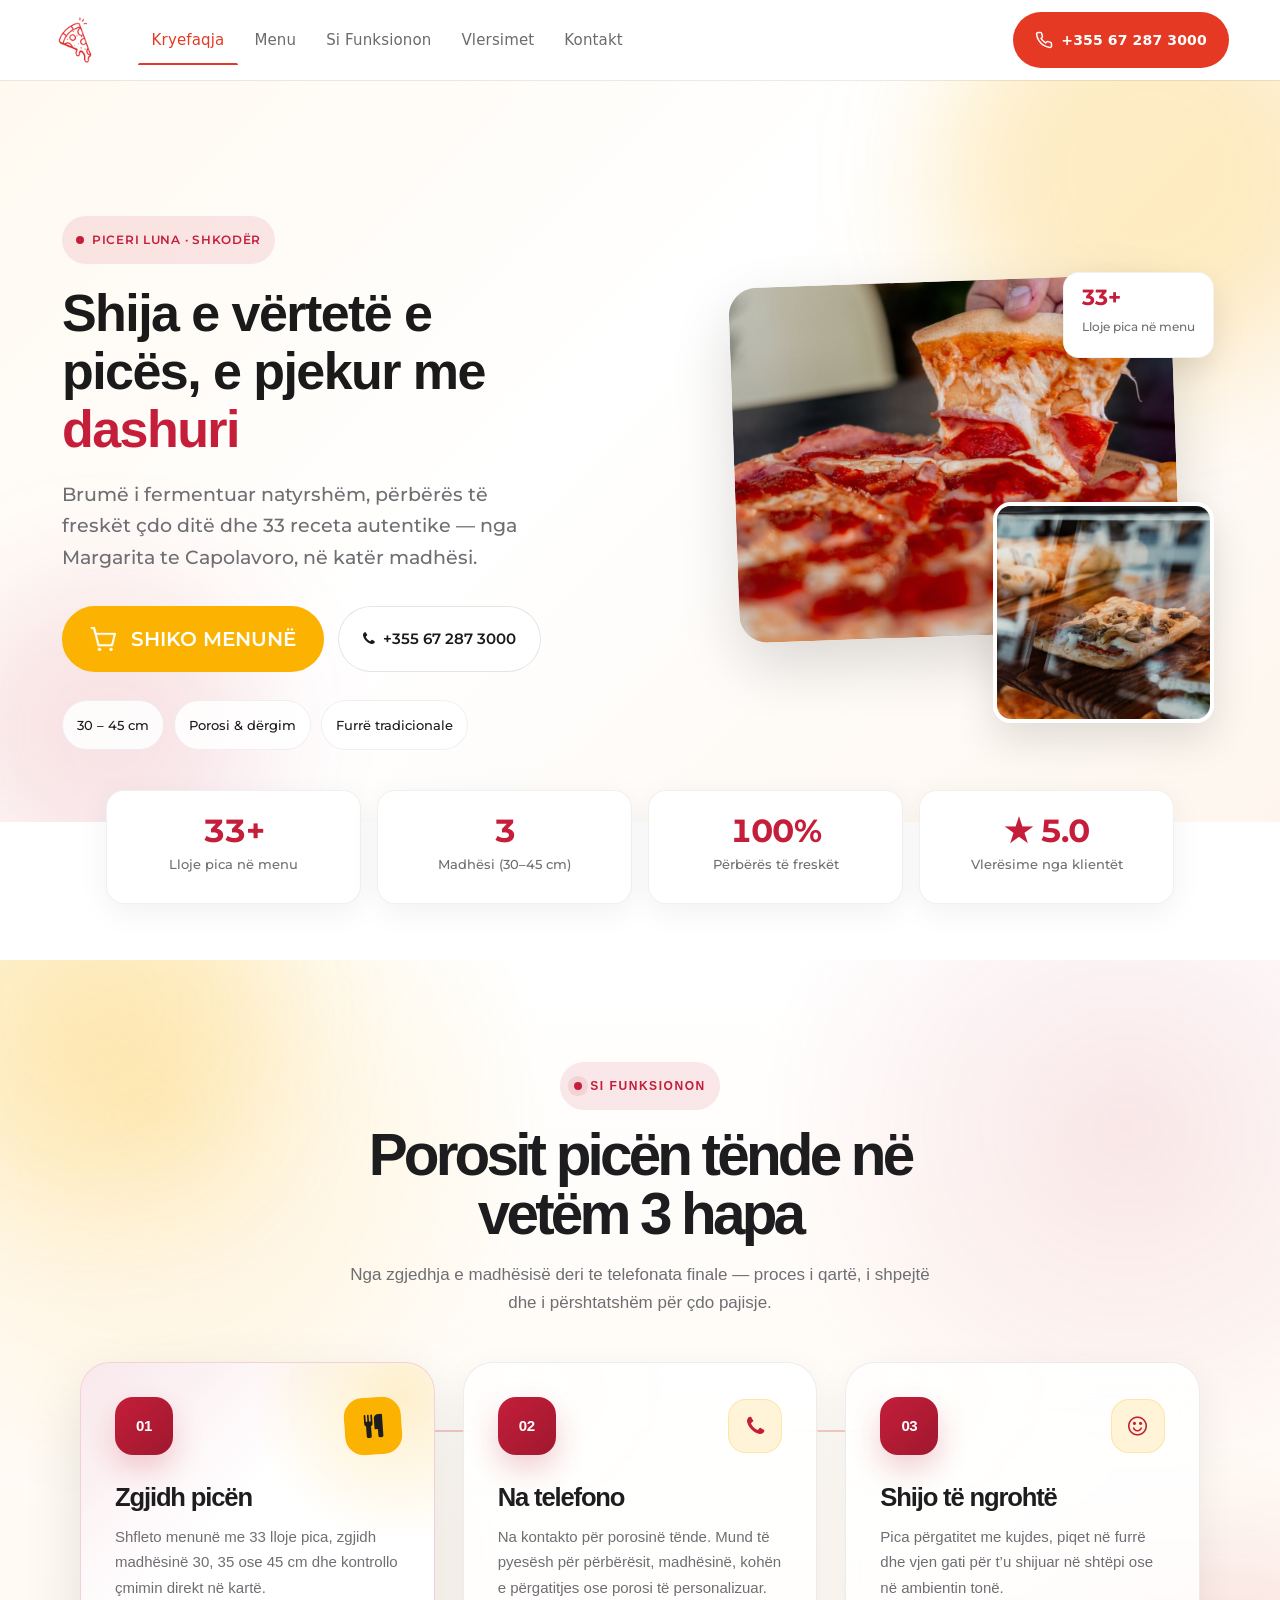
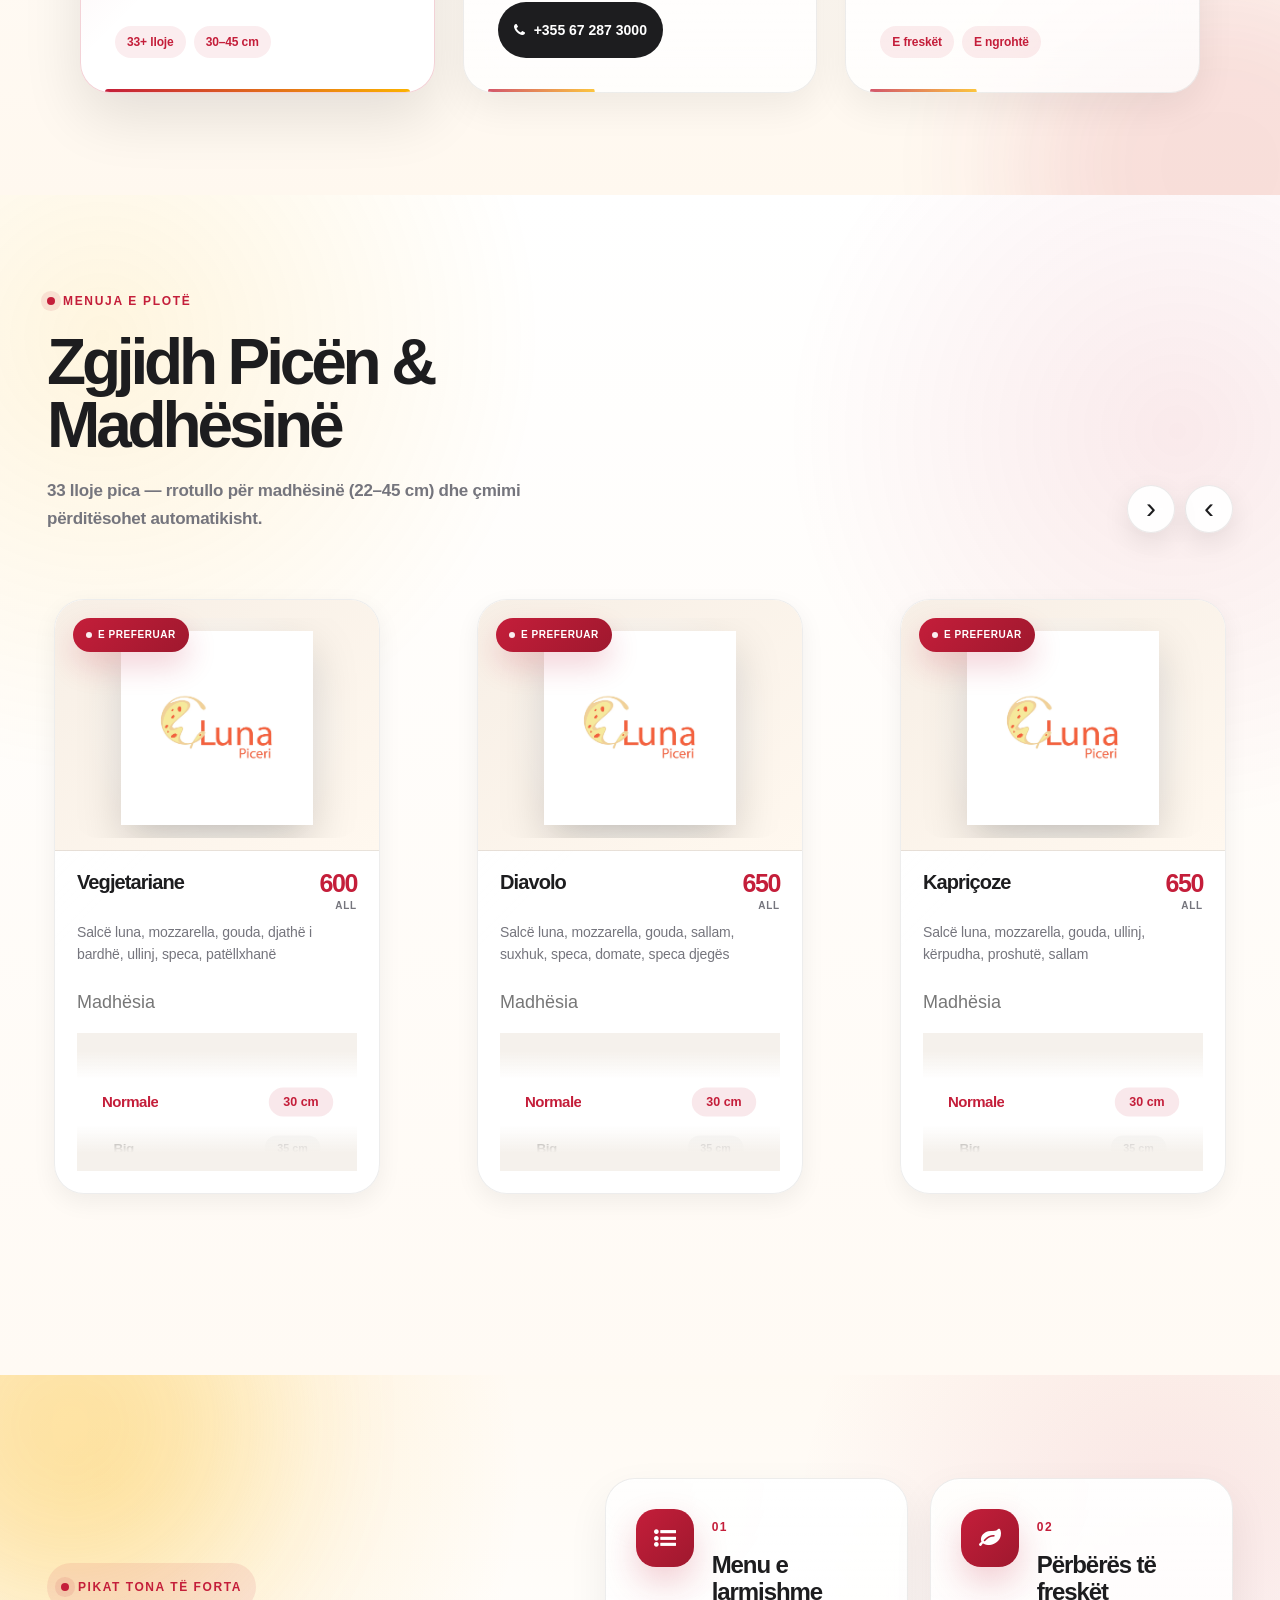
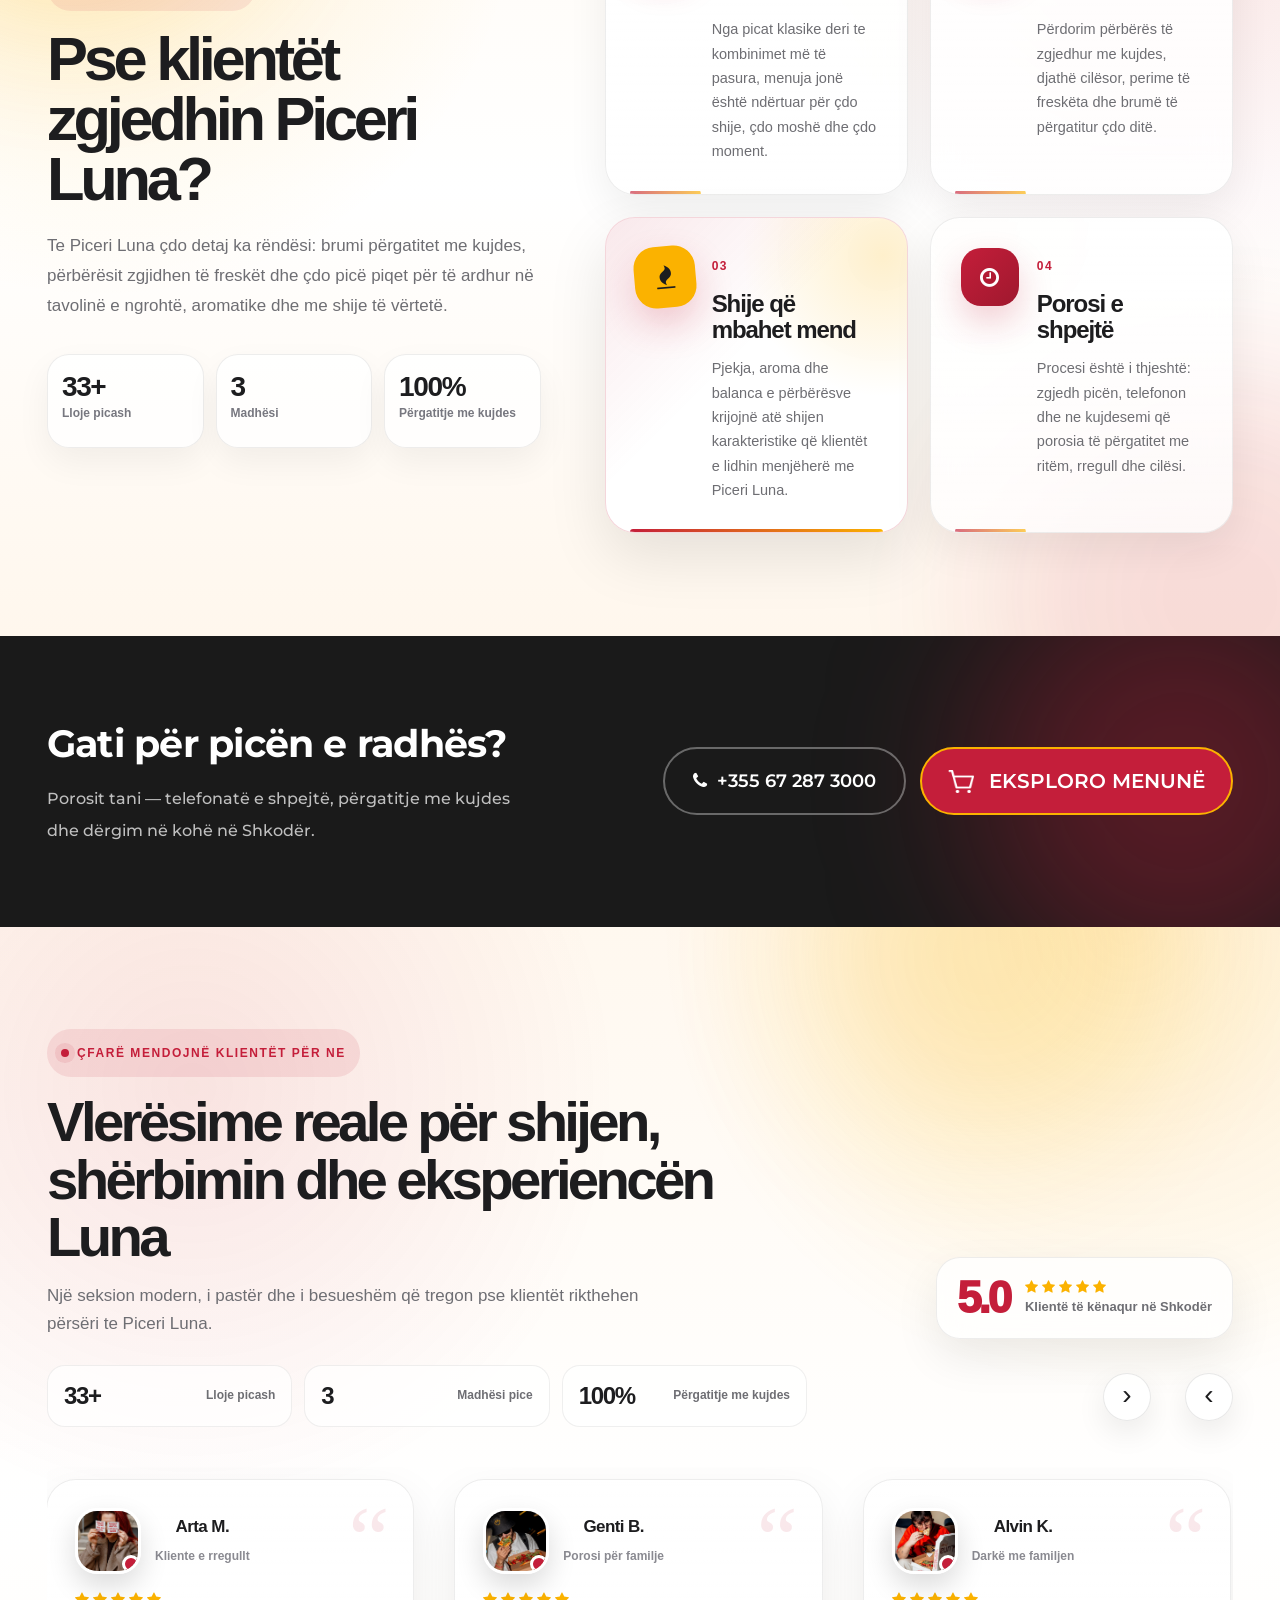
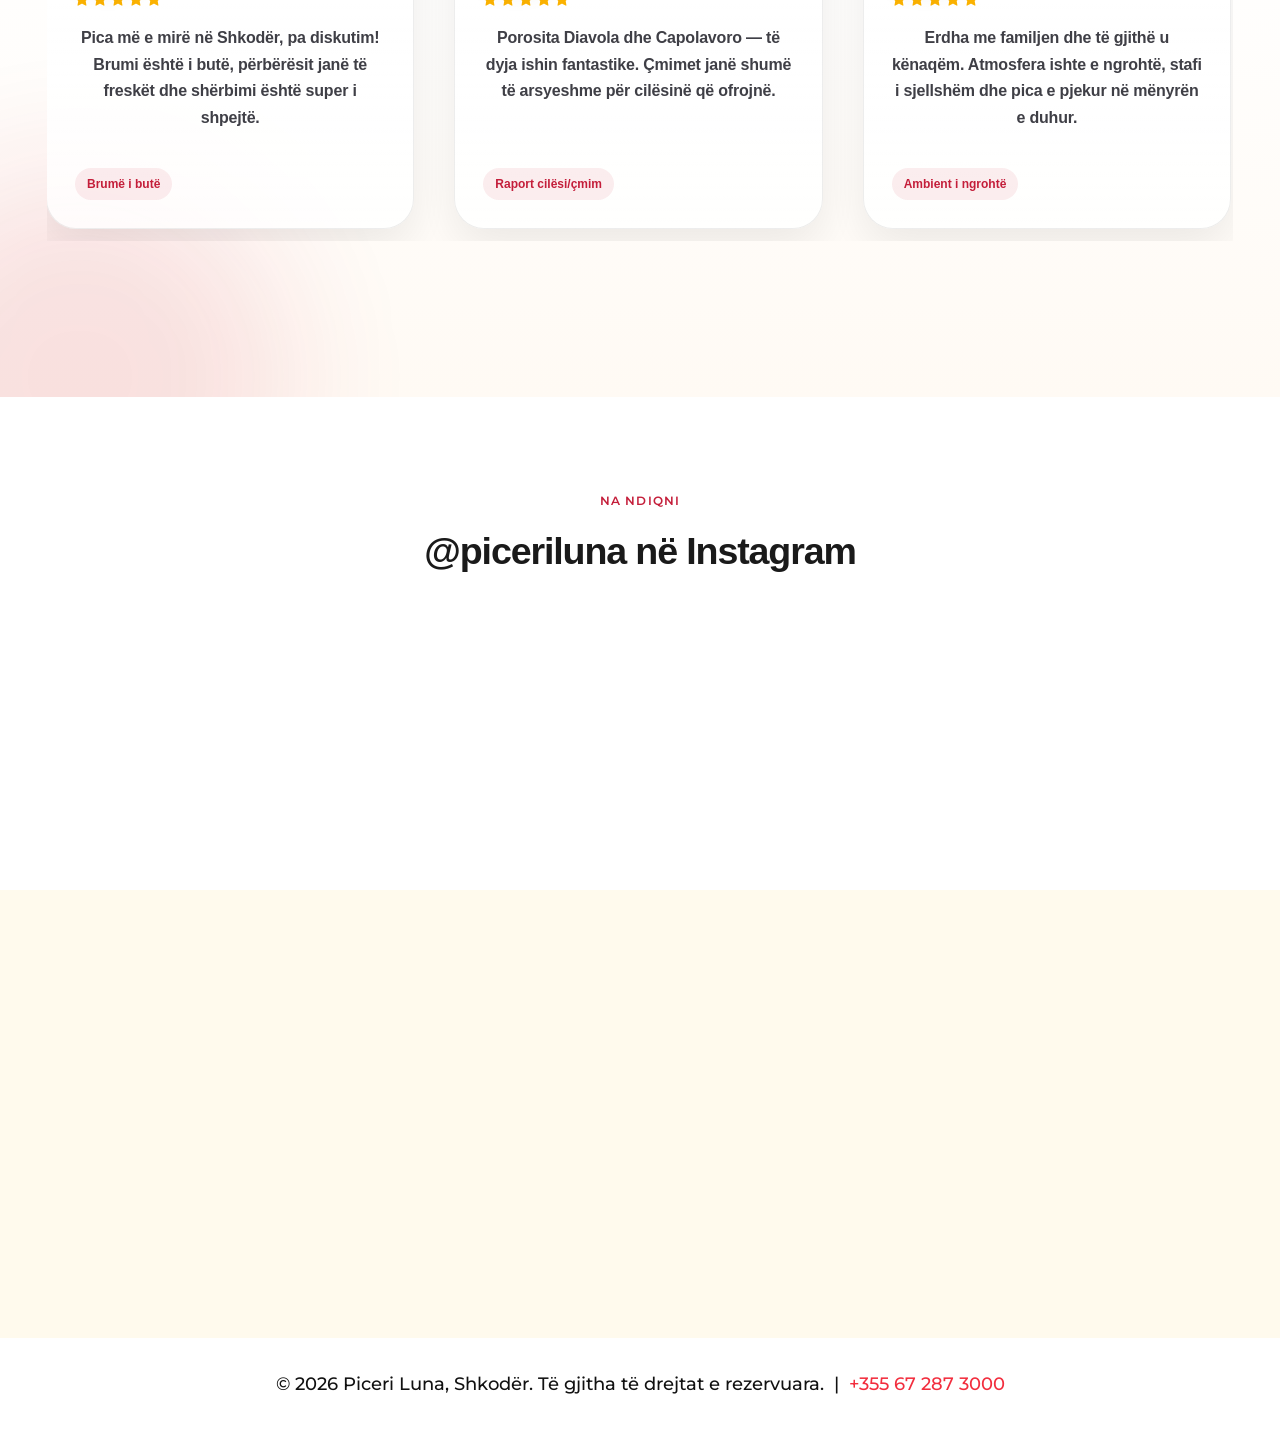
==== index.html @ 794c6621 "Smoother scrolling" ====
<!DOCTYPE html>
<html lang="sq">

<head>
	<meta charset="utf-8">
	<meta name="viewport" content="width=device-width, initial-scale=1, maximum-scale=1">

	<title>Piceri Luna Shkodër | Pizza në Shkodër, Menu & Porosi</title>

	<link rel="icon" type="image/png" href="Piceri Luna/undefined-.webp">

	<meta name="description"
		content="Piceri Luna në Shkodër ofron pizza të freskëta, menu me çmime të qarta dhe porosi me telefon. Zgjidh picën tënde të preferuar në 30, 35 ose 45 cm.">

	<meta name="keywords"
		content="pizza ne shkoder, piceri shkoder, Piceri Luna, best pizza in Shkoder, cheap pizza Shkoder, pizza delivery Shkoder, menu pica Shkoder">

	<link rel="canonical" href="https://piceri-luna.vercel.app/">

	<!-- Open Graph / Facebook / WhatsApp -->
	<meta property="og:type" content="website">
	<meta property="og:title" content="Piceri Luna Shkodër | Pizza në Shkodër, Menu & Porosi">
	<meta property="og:description"
		content="Pizza të freskëta në Shkodër, menu me çmime të qarta dhe porosi me telefon. Zgjidh picën tënde në 30, 35 ose 45 cm.">
	<meta property="og:url" content="https://piceri-luna.vercel.app/">
	<meta property="og:site_name" content="Piceri Luna">
	<meta property="og:image" content="https://piceri-luna.vercel.app/Piceri%20Luna/undefined-.webp">

	<!-- Twitter / X -->
	<meta name="twitter:card" content="summary_large_image">
	<meta name="twitter:title" content="Piceri Luna Shkodër | Pizza në Shkodër, Menu & Porosi">
	<meta name="twitter:description"
		content="Pizza të freskëta në Shkodër, menu me çmime të qarta dhe porosi me telefon.">
	<meta name="twitter:image" content="https://piceri-luna.vercel.app/Piceri%20Luna/YOUR_IMAGE_NAME.jpg">

	<!-- Local Business Schema -->
	<script type="application/ld+json">
	{
		"@context": "https://schema.org",
		"@type": "Restaurant",
		"name": "Piceri Luna",
		"description": "Piceri Luna në Shkodër ofron pizza të freskëta, menu me çmime të qarta dhe porosi me telefon.",
		"servesCuisine": ["Pizza", "Italian", "Fast Food"],
		"priceRange": "ALL 450-1750",
		"telephone": "+355672873000",
		"url": "https://piceri-luna.vercel.app/",
		"image": "https://piceri-luna.vercel.app/Piceri%20Luna/undefined-.webp",
		"address": {
			"@type": "PostalAddress",
			"addressLocality": "Shkodër",
			"addressCountry": "AL"
		},
		"areaServed": {
			"@type": "City",
			"name": "Shkodër"
		},
		"sameAs": [
			"https://www.instagram.com/piceriluna/"
		]
	}
	</script>

	<!-- CSS -->
	<link rel="stylesheet" type="text/css" href="css/font-awesome.min.css">
	<link rel="stylesheet" type="text/css" href="css/bootstrap.min.css">

	<!-- NEW NAVBAR CSS — must come right after bootstrap, before style.css -->
	<link rel="stylesheet" type="text/css" href="css/luna-navbar.css">

	<link rel="stylesheet" type="text/css" href="css/owl.carousel.css">
	<link rel="stylesheet" type="text/css" href="css/style.css">
	<link rel="stylesheet" type="text/css" href="css/luna-menu.css">
	<link rel="stylesheet" type="text/css" href="css/luna-home.css">

	<!-- Inline override: neutralise any old header rules still in style.css / luna-home.css -->
	<style>
		/* ── Force the new header to be full-width and correct height ── */
		header.ln-header {
			position: fixed !important;
			top: 0 !important;
			left: 0 !important;
			right: 0 !important;
			width: 100% !important;
			max-width: 100% !important;
			height: 80px !important;
			min-height: 80px !important;
			padding: 0 !important;
			margin: 0 !important;
			box-sizing: border-box !important;
			z-index: 1000 !important;
		}

		/* ── Kill old header styles that would conflict ─────────────── */
		.header-vacter,
		.header-inner,
		.header-logo,
		.main-menu,
		.menu-toggle,
		.sidemenu-header,
		.sidemenu-logo,
		.sidemenu-close,
		.icon-menu,
		.luna-nav {
			all: unset;
			display: none !important;
		}

		/* ── Smooth scroll + body offset ───────────────────────────── */
		body {
			scroll-behavior: smooth;
		}
	</style>
</head>

<body class="page-home">


	<!-- Preloader Start -->
	<div id="preloader" class="preloader">
		<div class="preloader-box">
			<img src="images/preloader.svg" alt="preloader">
		</div>
	</div>
	<!-- Preloader End -->


	<!-- ============================================================
	     NEW HEADER — replaces the entire old <header>…</header>
	     ============================================================ -->
	<header class="ln-header" id="ln-header" role="banner">

		<!-- background layer: solid white → glass on scroll -->
		<div class="ln-header__bg" aria-hidden="true"></div>

		<div class="ln-header__inner">

			<!-- LOGO -->
			<a href="#luna-kryefaqja" class="ln-logo" aria-label="Piceri Luna – kryefaqja">
				<img src="Piceri Luna/Les bons moments - Francine.webp" alt="Piceri Luna" class="ln-logo__img"
					width="110" height="48" loading="eager">
			</a>

			<!-- DESKTOP NAV -->
			<nav class="ln-nav" aria-label="Navigimi kryesor">
				<ul class="ln-nav__list" role="list">
					<li><a href="#luna-kryefaqja" class="ln-nav__link" data-ln-nav>Kryefaqja</a></li>
					<li><a href="#luna-menu" class="ln-nav__link" data-ln-nav>Menu</a></li>
					<li><a href="#luna-hapat" class="ln-nav__link" data-ln-nav>Si Funksionon</a></li>
					<li><a href="#luna-vlersimet" class="ln-nav__link" data-ln-nav>Vlersimet</a></li>
					<li><a href="#luna-kontakt" class="ln-nav__link" data-ln-nav>Kontakt</a></li>
				</ul>
				<!-- sliding underline indicator -->
				<div class="ln-nav__indicator" aria-hidden="true"></div>
			</nav>

			<!-- CTA — desktop pill button -->
			<a href="tel:+355672873000" class="ln-cta" aria-label="Telefono +355 67 287 3000">
				<svg class="ln-cta__icon" viewBox="0 0 24 24" fill="none" stroke="currentColor" stroke-width="2"
					stroke-linecap="round" stroke-linejoin="round" aria-hidden="true" width="18" height="18">
					<path d="M22 16.92v3a2 2 0 0 1-2.18 2 19.79 19.79 0 0 1-8.63-3.07
					         19.5 19.5 0 0 1-6-6 19.79 19.79 0 0 1-3.07-8.67A2 2 0 0 1
					         4.11 2h3a2 2 0 0 1 2 1.72c.127.96.361 1.903.7 2.81a2 2 0 0
					         1-.45 2.11L8.09 9.91a16 16 0 0 0 6 6l1.27-1.27a2 2 0 0 1
					         2.11-.45c.907.339 1.85.573 2.81.7A2 2 0 0 1 22 16.92z" />
				</svg>
				<span class="ln-cta__label">+355 67 287 3000</span>
			</a>

			<!-- HAMBURGER (mobile only) -->
			<button class="ln-burger" id="ln-burger" aria-expanded="false" aria-controls="ln-mobile-menu"
				aria-label="Hap menunë">
				<span class="ln-burger__bar"></span>
				<span class="ln-burger__bar"></span>
				<span class="ln-burger__bar"></span>
			</button>

		</div><!-- /.ln-header__inner -->


		<!-- MOBILE MENU PANEL -->
		<div class="ln-mobile" id="ln-mobile-menu" role="dialog" aria-modal="true" aria-label="Menuja e navigimit"
			hidden>

			<!-- CLOSE BUTTON INSIDE MOBILE SIDEBAR -->
			<button class="ln-mobile__close" id="ln-mobile-close" type="button" aria-label="Mbyll menunë">
				<span></span>
				<span></span>
			</button>

			<nav aria-label="Navigimi mobil">
				<ul class="ln-mobile__list" role="list">
					<li><a href="#luna-kryefaqja" class="ln-mobile__link" data-ln-nav>Kryefaqja</a></li>
					<li><a href="#luna-menu" class="ln-mobile__link" data-ln-nav>Menu</a></li>
					<li><a href="#luna-hapat" class="ln-mobile__link" data-ln-nav>Si Funksionon</a></li>
					<li><a href="#luna-vlersimet" class="ln-mobile__link" data-ln-nav>Vlersimet</a></li>
					<li><a href="#luna-kontakt" class="ln-mobile__link" data-ln-nav>Kontakt</a></li>
				</ul>
			</nav>

			<a href="tel:+355672873000" class="ln-mobile__cta">
				<svg viewBox="0 0 24 24" fill="none" stroke="currentColor" stroke-width="2" stroke-linecap="round"
					stroke-linejoin="round" aria-hidden="true" width="18" height="18">
					<path d="M22 16.92v3a2 2 0 0 1-2.18 2 19.79 19.79 0 0 1-8.63-3.07
					         19.5 19.5 0 0 1-6-6 19.79 19.79 0 0 1-3.07-8.67A2 2 0 0 1
					         4.11 2h3a2 2 0 0 1 2 1.72c.127.96.361 1.903.7 2.81a2 2 0 0
					         1-.45 2.11L8.09 9.91a16 16 0 0 0 6 6l1.27-1.27a2 2 0 0 1
					         2.11-.45c.907.339 1.85.573 2.81.7A2 2 0 0 1 22 16.92z" />
				</svg>
				Telefono tani
			</a>

			<!-- decorative radial blob -->
			<div class="ln-mobile__deco" aria-hidden="true"></div>

		</div><!-- /.ln-mobile -->

		<!-- mobile backdrop / scrim -->
		<div class="ln-backdrop" id="ln-backdrop" aria-hidden="true"></div>

	</header>
	<!-- End New Header -->


	<!-- Start Of Main Div -->
	<main class="main">

		<!-- Hero -->
		<section id="luna-kryefaqja" class="luna-hero luna-section left-padding overflow-h">
			<div class="luna-hero__orb luna-hero__orb--1" aria-hidden="true"></div>
			<div class="luna-hero__orb luna-hero__orb--2" aria-hidden="true"></div>
			<div class="container-big">
				<div class="row align-items-center g-4 g-xl-5">
					<div class="col-lg-6">
						<div class="luna-hero__content wow fadeInLeft">
							<span class="luna-hero__eyebrow">Piceri Luna · Shkodër</span>
							<h1 class="luna-hero__title">Shija e vërtetë e picës, e pjekur me <span>dashuri</span></h1>
							<p class="luna-hero__desc">Brumë i fermentuar natyrshëm, përbërës të freskët çdo ditë dhe 33
								receta autentike — nga Margarita te Capolavoro, në katër madhësi.</p>
							<div class="luna-hero__actions">
								<a href="#luna-menu" class="btn-ct btn-large"><img src="images/cart-icon-white.png"
										alt=""> Shiko Menunë</a>
								<a href="tel:+355672873000" class="luna-hero__btn-ghost"><i class="fa fa-phone"
										aria-hidden="true"></i> +355 67 287 3000</a>
							</div>
							<div class="luna-hero__chips">
								<span class="luna-hero__chip">30 – 45 cm</span>
								<span class="luna-hero__chip">Porosi & dërgim</span>
								<span class="luna-hero__chip">Furrë tradicionale</span>
							</div>
						</div>
					</div>
					<div class="col-lg-6">
						<div class="luna-hero__visual wow fadeInRight">
							<div class="luna-hero__gallery">
								<div class="luna-hero__img-main">
									<img src="Piceri Luna/SaveClip.App_615700220_18322506685217890_950610819050237562_n.jpg"
										alt="Pica Luna e freskët">
								</div>
								<div class="luna-hero__img-secondary">
									<img src="Piceri Luna/SaveClip.App_685106631_18337195360217890_4773829630763388330_n.jpg"
										alt="Pica Luna">
								</div>
								<div class="luna-hero__float-card">
									<strong>33+</strong>
									<span>Lloje pica në menu</span>
								</div>
							</div>
						</div>
					</div>
				</div>
			</div>
		</section>

		<!-- Trust stats -->
		<section class="luna-trust" aria-label="Statistika">
			<div class="luna-trust__grid">
				<div class="luna-trust__item luna-reveal">
					<span class="luna-trust__value" data-luna-count="33" data-luna-suffix="+">0</span>
					<span class="luna-trust__label">Lloje pica në menu</span>
				</div>
				<div class="luna-trust__item luna-reveal luna-reveal--delay-1">
					<span class="luna-trust__value" data-luna-count="3">0</span>
					<span class="luna-trust__label">Madhësi (30–45 cm)</span>
				</div>
				<div class="luna-trust__item luna-reveal luna-reveal--delay-2">
					<span class="luna-trust__value" data-luna-count="100" data-luna-suffix="%">0</span>
					<span class="luna-trust__label">Përbërës të freskët</span>
				</div>
				<div class="luna-trust__item luna-reveal luna-reveal--delay-3">
					<span class="luna-trust__value">★ 5.0</span>
					<span class="luna-trust__label">Vlerësime nga klientët</span>
				</div>
			</div>
		</section>


		<!-- How it works / Si Funksionon -->
		<section id="luna-hapat" class="luna-steps luna-section" aria-labelledby="luna-steps-title">
			<div class="luna-steps__bg" aria-hidden="true">
				<span class="luna-steps__orb luna-steps__orb--one"></span>
				<span class="luna-steps__orb luna-steps__orb--two"></span>
			</div>

			<div class="container">
				<div class="luna-steps__header">
					<div class="luna-section-head luna-section-head--center wow fadeInUp">
						<span class="luna-section-head__eyebrow">Si Funksionon</span>
						<h2 id="luna-steps-title" class="luna-section-head__title">
							Porosit picën tënde në vetëm 3 hapa
						</h2>
						<p class="luna-section-head__desc">
							Nga zgjedhja e madhësisë deri te telefonata finale — proces i qartë, i shpejtë dhe i
							përshtatshëm për çdo pajisje.
						</p>
					</div>
				</div>

				<div class="luna-steps__shell">
					<div class="luna-steps__line" aria-hidden="true"></div>

					<div class="luna-steps__grid">
						<article class="luna-step luna-reveal is-active wow fadeInUp">
							<div class="luna-step__top">
								<div class="luna-step__num">01</div>
								<div class="luna-step__icon" aria-hidden="true">
									<i class="fa fa-cutlery"></i>
								</div>
							</div>

							<h3 class="luna-step__title">Zgjidh picën</h3>
							<p class="luna-step__text">
								Shfleto menunë me 33 lloje pica, zgjidh madhësinë 30, 35 ose 45 cm dhe kontrollo
								çmimin direkt në kartë.
							</p>

							<div class="luna-step__meta" aria-label="Detaje të menusë">
								<span>33+ lloje</span>
								<span>30–45 cm</span>
							</div>
						</article>

						<article class="luna-step luna-reveal luna-reveal--delay-1 wow fadeInUp">
							<div class="luna-step__top">
								<div class="luna-step__num">02</div>
								<div class="luna-step__icon" aria-hidden="true">
									<i class="fa fa-phone"></i>
								</div>
							</div>

							<h3 class="luna-step__title">Na telefono</h3>
							<p class="luna-step__text">
								Na kontakto për porosinë tënde. Mund të pyesësh për përbërësit, madhësinë, kohën e
								përgatitjes ose porosi të personalizuar.
							</p>

							<a href="tel:+355672873000" class="luna-step__call" aria-label="Telefono Piceri Luna">
								<i class="fa fa-phone" aria-hidden="true"></i>
								+355 67 287 3000
							</a>
						</article>

						<article class="luna-step luna-reveal luna-reveal--delay-2 wow fadeInUp">
							<div class="luna-step__top">
								<div class="luna-step__num">03</div>
								<div class="luna-step__icon" aria-hidden="true">
									<i class="fa fa-smile-o"></i>
								</div>
							</div>

							<h3 class="luna-step__title">Shijo të ngrohtë</h3>
							<p class="luna-step__text">
								Pica përgatitet me kujdes, piqet në furrë dhe vjen gati për t’u shijuar në shtëpi ose në
								ambientin tonë.
							</p>

							<div class="luna-step__meta" aria-label="Cilësia e porosisë">
								<span>E freskët</span>
								<span>E ngrohtë</span>
							</div>
						</article>
					</div>
				</div>
			</div>
		</section>


		<!-- Start Of Our Menu -->
		<section id="luna-menu" class="our-menu luna-menu-section luna-section position-r">
			<div class="our-menu-vacter wow fadeInRight" aria-hidden="true">
				<img src="images/tamato.png" alt="">
			</div>
			<div class="container">
				<div class="luna-section-head wow fadeInLeft">
					<span class="luna-section-head__eyebrow">Menuja e Plotë</span>
					<h2 class="luna-section-head__title">Zgjidh Picën & Madhësinë</h2>
					<p class="luna-section-head__desc">
						33 lloje pica — rrotullo për madhësinë (22–45 cm) dhe çmimi përditësohet automatikisht.
					</p>
				</div>
			</div>
			<div class="wow fadeInLeft">
				<div class="our-menu-content right-padding">
					<div id="luna-pizza-carousel" class="menu-slider owl-carousel" data-luna-dynamic="true">
						<!-- 33 pica — gjenerohen nga js/luna-menu.js -->
					</div>
				</div>
			</div>
		</section>
		<!-- End Of Our Menu -->


		<!-- Start Of Our Strength -->
		<section id="luna-pikat" class="our-strength luna-strength luna-section" aria-labelledby="luna-strength-title">
			<div class="luna-strength__bg" aria-hidden="true">
				<span class="luna-strength__orb luna-strength__orb--one"></span>
				<span class="luna-strength__orb luna-strength__orb--two"></span>
			</div>

			<div class="container">
				<div class="luna-strength__layout">

					<div class="luna-strength__intro wow fadeInUp">
						<span class="luna-strength__eyebrow">Pikat tona të forta</span>

						<h2 id="luna-strength-title" class="luna-strength__title">
							Pse klientët zgjedhin Piceri Luna?
						</h2>

						<p class="luna-strength__desc">
							Te Piceri Luna çdo detaj ka rëndësi: brumi përgatitet me kujdes, përbërësit zgjidhen të
							freskët
							dhe çdo picë piqet për të ardhur në tavolinë e ngrohtë, aromatike dhe me shije të vërtetë.
						</p>

						<div class="luna-strength__mini-stats" aria-label="Avantazhet kryesore të Piceri Luna">
							<div class="luna-strength__stat">
								<strong>33+</strong>
								<span>Lloje picash</span>
							</div>

							<div class="luna-strength__stat">
								<strong>3</strong>
								<span>Madhësi</span>
							</div>

							<div class="luna-strength__stat">
								<strong>100%</strong>
								<span>Përgatitje me kujdes</span>
							</div>
						</div>
					</div>

					<div class="luna-strength__cards">
						<article class="luna-strength-card wow fadeInUp">
							<div class="luna-strength-card__icon" aria-hidden="true">
								<i class="fa fa-list-ul"></i>
							</div>

							<div class="luna-strength-card__content">
								<span class="luna-strength-card__number">01</span>
								<h3 class="luna-strength-card__title">Menu e larmishme</h3>
								<p class="luna-strength-card__text">
									Nga picat klasike deri te kombinimet më të pasura, menuja jonë është ndërtuar për
									çdo shije,
									çdo moshë dhe çdo moment.
								</p>
							</div>
						</article>

						<article class="luna-strength-card wow fadeInUp">
							<div class="luna-strength-card__icon" aria-hidden="true">
								<i class="fa fa-leaf"></i>
							</div>

							<div class="luna-strength-card__content">
								<span class="luna-strength-card__number">02</span>
								<h3 class="luna-strength-card__title">Përbërës të freskët</h3>
								<p class="luna-strength-card__text">
									Përdorim përbërës të zgjedhur me kujdes, djathë cilësor, perime të freskëta dhe
									brumë të
									përgatitur çdo ditë.
								</p>
							</div>
						</article>

						<article class="luna-strength-card luna-strength-card--featured wow fadeInUp">
							<div class="luna-strength-card__icon" aria-hidden="true">
								<i class="fa fa-fire"></i>
							</div>

							<div class="luna-strength-card__content">
								<span class="luna-strength-card__number">03</span>
								<h3 class="luna-strength-card__title">Shije që mbahet mend</h3>
								<p class="luna-strength-card__text">
									Pjekja, aroma dhe balanca e përbërësve krijojnë atë shijen karakteristike që
									klientët e
									lidhin menjëherë me Piceri Luna.
								</p>
							</div>
						</article>

						<article class="luna-strength-card wow fadeInUp">
							<div class="luna-strength-card__icon" aria-hidden="true">
								<i class="fa fa-clock-o"></i>
							</div>

							<div class="luna-strength-card__content">
								<span class="luna-strength-card__number">04</span>
								<h3 class="luna-strength-card__title">Porosi e shpejtë</h3>
								<p class="luna-strength-card__text">
									Procesi është i thjeshtë: zgjedh picën, telefonon dhe ne kujdesemi që porosia të
									përgatitet
									me ritëm, rregull dhe cilësi.
								</p>
							</div>
						</article>
					</div>

				</div>
			</div>
		</section>
		<!-- End Of Our Strength -->

		<!-- CTA -->
		<section class="luna-cta">
			<div class="luna-cta__orb" aria-hidden="true"></div>
			<div class="container">
				<div class="luna-cta__inner luna-reveal wow fadeInUp">
					<div>
						<h2 class="luna-cta__title">Gati për picën e radhës?</h2>
						<p class="luna-cta__text">Porosit tani — telefonatë e shpejtë, përgatitje me kujdes dhe dërgim
							në kohë në Shkodër.</p>
					</div>
					<div class="luna-cta__actions">
						<a href="tel:+355672873000" class="luna-cta__phone"><i class="fa fa-phone"></i> +355 67 287
							3000</a>
						<a href="#luna-menu" class="btn-ct btn-large"><img src="images/cart-icon-white.png" alt="">
							Eksploro Menunë</a>
					</div>
				</div>
			</div>
		</section>

		<!-- Start Of Feedback Part -->
		<section id="luna-vlersimet" class="feeddback-part luna-testimonials luna-section position-r overflow-h"
			aria-labelledby="luna-testimonials-title">
			<div class="luna-testimonials__bg" aria-hidden="true">
				<span class="luna-testimonials__orb luna-testimonials__orb--one"></span>
				<span class="luna-testimonials__orb luna-testimonials__orb--two"></span>
			</div>

			<div class="container">
				<div class="luna-testimonials__top">
					<div class="luna-section-head wow fadeInUp">
						<span class="luna-section-head__eyebrow">Çfarë mendojnë klientët për ne</span>
						<h2 id="luna-testimonials-title" class="luna-section-head__title">
							Vlerësime reale për shijen, shërbimin dhe eksperiencën Luna
						</h2>
						<p class="luna-section-head__desc">
							Një seksion modern, i pastër dhe i besueshëm që tregon pse klientët rikthehen përsëri te
							Piceri Luna.
						</p>
					</div>

					<div class="luna-testimonials__score wow fadeInUp" aria-label="Vlerësimi mesatar i klientëve">
						<div class="luna-testimonials__score-number">5.0</div>
						<div class="luna-testimonials__score-content">
							<div class="luna-testimonials__stars" aria-label="5 yje">
								<i class="fa fa-star" aria-hidden="true"></i>
								<i class="fa fa-star" aria-hidden="true"></i>
								<i class="fa fa-star" aria-hidden="true"></i>
								<i class="fa fa-star" aria-hidden="true"></i>
								<i class="fa fa-star" aria-hidden="true"></i>
							</div>
							<span>Klientë të kënaqur në Shkodër</span>
						</div>
					</div>
				</div>

				<div class="luna-testimonials__stats wow fadeInUp" aria-label="Pikat më të vlerësuara">
					<div class="luna-testimonials__stat">
						<strong>33+</strong>
						<span>Lloje picash</span>
					</div>
					<div class="luna-testimonials__stat">
						<strong>3</strong>
						<span>Madhësi pice</span>
					</div>
					<div class="luna-testimonials__stat">
						<strong>100%</strong>
						<span>Përgatitje me kujdes</span>
					</div>
				</div>

				<div class="testimonials-slider owl-carousel luna-testimonials__slider wow fadeInUp">
					<article class="testimonial-box luna-testimonial-card">
						<div class="luna-testimonial-card__quote" aria-hidden="true">“</div>
						<div class="luna-testimonial-card__head">
							<div class="client-image luna-testimonial-card__avatar">
								<img src="Piceri Luna/SaveClip.App_674475553_18335659585217890_6017470251438360809_n.jpg"
									alt="Arta M.">
							</div>
							<div class="luna-testimonial-card__person">
								<div class="client-name">Arta M.</div>
								<span>Kliente e rregullt</span>
							</div>
						</div>
						<div class="testimonial-rating luna-testimonial-card__rating">
							<i class="fa fa-star" aria-hidden="true"></i><i class="fa fa-star" aria-hidden="true"></i><i
								class="fa fa-star" aria-hidden="true"></i><i class="fa fa-star"
								aria-hidden="true"></i><i class="fa fa-star" aria-hidden="true"></i>
						</div>
						<div class="client-desc luna-testimonial-card__text">
							<p>Pica më e mirë në Shkodër, pa diskutim! Brumi është i butë, përbërësit janë të freskët
								dhe shërbimi është super i shpejtë.</p>
						</div>
						<div class="luna-testimonial-card__tag">Brumë i butë</div>
					</article>

					<article class="testimonial-box luna-testimonial-card">
						<div class="luna-testimonial-card__quote" aria-hidden="true">“</div>
						<div class="luna-testimonial-card__head">
							<div class="client-image luna-testimonial-card__avatar">
								<img src="Piceri Luna/SaveClip.App_574261717_18313631869217890_5692913761550948887_n.jpg"
									alt="Genti B.">
							</div>
							<div class="luna-testimonial-card__person">
								<div class="client-name">Genti B.</div>
								<span>Porosi për familje</span>
							</div>
						</div>
						<div class="testimonial-rating luna-testimonial-card__rating">
							<i class="fa fa-star" aria-hidden="true"></i><i class="fa fa-star" aria-hidden="true"></i><i
								class="fa fa-star" aria-hidden="true"></i><i class="fa fa-star"
								aria-hidden="true"></i><i class="fa fa-star" aria-hidden="true"></i>
						</div>
						<div class="client-desc luna-testimonial-card__text">
							<p>Porosita Diavola dhe Capolavoro — të dyja ishin fantastike. Çmimet janë shumë të
								arsyeshme për cilësinë që ofrojnë.</p>
						</div>
						<div class="luna-testimonial-card__tag">Raport cilësi/çmim</div>
					</article>

					<article class="testimonial-box luna-testimonial-card">
						<div class="luna-testimonial-card__quote" aria-hidden="true">“</div>
						<div class="luna-testimonial-card__head">
							<div class="client-image luna-testimonial-card__avatar">
								<img src="Piceri Luna/SaveClip.App_573730865_18313318390217890_2582289324287224467_n.jpg"
									alt="Alvin K.">
							</div>
							<div class="luna-testimonial-card__person">
								<div class="client-name">Alvin K.</div>
								<span>Darkë me familjen</span>
							</div>
						</div>
						<div class="testimonial-rating luna-testimonial-card__rating">
							<i class="fa fa-star" aria-hidden="true"></i><i class="fa fa-star" aria-hidden="true"></i><i
								class="fa fa-star" aria-hidden="true"></i><i class="fa fa-star"
								aria-hidden="true"></i><i class="fa fa-star" aria-hidden="true"></i>
						</div>
						<div class="client-desc luna-testimonial-card__text">
							<p>Erdha me familjen dhe të gjithë u kënaqëm. Atmosfera ishte e ngrohtë, stafi i sjellshëm
								dhe pica e pjekur në mënyrën e duhur.</p>
						</div>
						<div class="luna-testimonial-card__tag">Ambient i ngrohtë</div>
					</article>

					<article class="testimonial-box luna-testimonial-card">
						<div class="luna-testimonial-card__quote" aria-hidden="true">“</div>
						<div class="luna-testimonial-card__head">
							<div class="client-image luna-testimonial-card__avatar">
								<img src="Piceri Luna/Bukuriavet.jpg" alt="Elton D.">
							</div>
							<div class="luna-testimonial-card__person">
								<div class="client-name">Elton D.</div>
								<span>Porosi me dërgesë</span>
							</div>
						</div>
						<div class="testimonial-rating luna-testimonial-card__rating">
							<i class="fa fa-star" aria-hidden="true"></i><i class="fa fa-star" aria-hidden="true"></i><i
								class="fa fa-star" aria-hidden="true"></i><i class="fa fa-star"
								aria-hidden="true"></i><i class="fa fa-star" aria-hidden="true"></i>
						</div>
						<div class="client-desc luna-testimonial-card__text">
							<p>Dërgimi ishte i shpejtë dhe pica mbërriti e ngrohtë. Tonata Luna është absolutisht e
								jashtëzakonshme — e porosis çdo javë!</p>
						</div>
						<div class="luna-testimonial-card__tag">Dërgim i shpejtë</div>
					</article>

					<article class="testimonial-box luna-testimonial-card">
						<div class="luna-testimonial-card__quote" aria-hidden="true">“</div>
						<div class="luna-testimonial-card__head">
							<div class="client-image luna-testimonial-card__avatar">
								<img src="Piceri Luna/pexels-omransoliman97-15991676.jpg" alt="Michaela H.">
							</div>
							<div class="luna-testimonial-card__person">
								<div class="client-name">Michaela H.</div>
								<span>Kliente nga jashtë</span>
							</div>
						</div>
						<div class="testimonial-rating luna-testimonial-card__rating">
							<i class="fa fa-star" aria-hidden="true"></i><i class="fa fa-star" aria-hidden="true"></i><i
								class="fa fa-star" aria-hidden="true"></i><i class="fa fa-star"
								aria-hidden="true"></i><i class="fa fa-star" aria-hidden="true"></i>
						</div>
						<div class="client-desc luna-testimonial-card__text">
							<p>Kam provuar shumë piceri në Shqipëri, por Luna ka diçka të veçantë — shijen e shtëpisë
								dhe përbërës shumë të freskët.</p>
						</div>
						<div class="luna-testimonial-card__tag">Shije shtëpie</div>
					</article>

					<article class="testimonial-box luna-testimonial-card">
						<div class="luna-testimonial-card__quote" aria-hidden="true">“</div>
						<div class="luna-testimonial-card__head">
							<div class="client-image luna-testimonial-card__avatar">
								<img src="Piceri Luna/lala-azizli-J9UsvmPFOP0-unsplash.jpg" alt="Anxhelo S.">
							</div>
							<div class="luna-testimonial-card__person">
								<div class="client-name">Anxhelo S.</div>
								<span>Klient në Shkodër</span>
							</div>
						</div>
						<div class="testimonial-rating luna-testimonial-card__rating">
							<i class="fa fa-star" aria-hidden="true"></i><i class="fa fa-star" aria-hidden="true"></i><i
								class="fa fa-star" aria-hidden="true"></i><i class="fa fa-star"
								aria-hidden="true"></i><i class="fa fa-star" aria-hidden="true"></i>
						</div>
						<div class="client-desc luna-testimonial-card__text">
							<p>Çdo herë që vij në Shkodër, Piceri Luna është ndalesa ime e parë. Pica me proshutë të
								tymosur është një kryevepër e vërtetë.</p>
						</div>
						<div class="luna-testimonial-card__tag">Specialitet shtëpie</div>
					</article>
				</div>
			</div>
		</section>
		<!-- End Of Feedback Part -->

		<!-- Instagram -->
		<section id="luna-instagram" class="luna-instagram luna-section">
			<div class="container">
				<div class="luna-section-head luna-section-head--center wow fadeInUp">
					<span class="luna-section-head__eyebrow">Na Ndiqni</span>
					<h2 class="luna-section-head__title">@piceriluna në Instagram</h2>
				</div>
				<div class="luna-instagram__grid">
					<a href="https://www.instagram.com/piceriluna/" target="_blank" rel="noopener"
						class="luna-instagram__item luna-reveal wow fadeInUp">
						<img src="Piceri Luna/SaveClip.App_615700220_18322506685217890_950610819050237562_n.jpg"
							alt="Instagram Luna">
						<i class="fa fa-instagram" aria-hidden="true"></i>
					</a>
					<a href="https://www.instagram.com/piceriluna/" target="_blank" rel="noopener"
						class="luna-instagram__item luna-reveal wow fadeInUp">
						<img src="Piceri Luna/SaveClip.App_685106631_18337195360217890_4773829630763388330_n.jpg"
							alt="Instagram Luna">
						<i class="fa fa-instagram" aria-hidden="true"></i>
					</a>
					<a href="https://www.instagram.com/piceriluna/" target="_blank" rel="noopener"
						class="luna-instagram__item luna-reveal wow fadeInUp">
						<img src="Piceri Luna/SaveClip.App_674475553_18335659585217890_6017470251438360809_n.jpg"
							alt="Instagram Luna">
						<i class="fa fa-instagram" aria-hidden="true"></i>
					</a>
					<a href="https://www.instagram.com/piceriluna/" target="_blank" rel="noopener"
						class="luna-instagram__item luna-reveal wow fadeInUp">
						<img src="Piceri Luna/SaveClip.App_574261717_18313631869217890_5692913761550948887_n.jpg"
							alt="Instagram Luna">
						<i class="fa fa-instagram" aria-hidden="true"></i>
					</a>
					<a href="https://www.instagram.com/piceriluna/" target="_blank" rel="noopener"
						class="luna-instagram__item luna-reveal wow fadeInUp">
						<img src="Piceri Luna/lala-azizli-J9UsvmPFOP0-unsplash.jpg" alt="Instagram Luna">
						<i class="fa fa-instagram" aria-hidden="true"></i>
					</a>
					<a href="https://www.instagram.com/piceriluna/" target="_blank" rel="noopener"
						class="luna-instagram__item luna-reveal wow fadeInUp">
						<img src="Piceri Luna/Bukuriavet.jpg" alt="Instagram Luna">
						<i class="fa fa-instagram" aria-hidden="true"></i>
					</a>
				</div>
			</div>
		</section>

	</main>
	<!-- End Of Main Div -->


	<!-- Start Of Footer -->
	<footer id="luna-kontakt">
		<div class="footer ptb-100 bg-yellow position-r overflow-h">
			<div class="footer-pattern-1 wow fadeInLeft animation-delay-5">
				<img src="Piceri Luna/Les bons moments - Francine.webp" alt="Piceri Luna">
			</div>
			<div class="footer-pattern-2 wow fadeInRight animation-delay-5">
				<img src="images/footer-pattern.png" alt="">
			</div>
			<div class="container">
				<div class="row">
					<div class="col-xl-3 col-lg-6 col-md-6 footer-box wow fadeInUp">
						<h6 class="footer-title text-uppercase">Linqe</h6>
						<ul class="footer-menu">
							<li><a href="#luna-kryefaqja">Kryefaqja</a></li>
							<li><a href="#luna-menu">Menuja</a></li>
							<li><a href="#luna-hapat">Si Funksionon</a></li>
							<li><a href="#luna-rreth-nesh">Rreth Nesh</a></li>
							<li><a href="#luna-vlersimet">Vlersimet</a></li>
							<li><a href="#luna-kontakt">Kontakt</a></li>
						</ul>
					</div>
					<div class="col-xl-3 col-lg-6 col-md-6 footer-box wow fadeInUp">
						<h6 class="footer-title text-uppercase">Të Preferuarat</h6>
						<ul class="footer-menu">
							<li><a href="#luna-menu">Margarita</a></li>
							<li><a href="#luna-menu">Diavolo</a></li>
							<li><a href="#luna-menu">Capolavoro</a></li>
							<li><a href="#luna-menu">Tonata</a></li>
							<li><a href="#luna-menu">Kalzone</a></li>
						</ul>
					</div>
					<div class="col-xl-3 col-lg-6 col-md-6 footer-box wow fadeInUp">
						<h6 class="footer-title text-uppercase">Kontakt</h6>
						<ul class="footer-menu">
							<li><a href="tel:+355672873000">+355 67 287 3000</a></li>
							<li><a href="#luna-hapat">Si të Porosisni</a></li>
							<li><a href="#luna-menu">Shiko Menunë</a></li>
						</ul>
					</div>
					<div class="col-xl-3 col-lg-6 col-md-6 footer-box wow fadeInUp">
						<h6 class="footer-title text-uppercase">Rrjetet Sociale</h6>
						<ul class="footer-social">
							<li><a href="https://www.instagram.com/piceriluna/" target="_blank" rel="noopener"
									class="instagram"><i class="fa fa-instagram" aria-hidden="true"></i></a></li>
						</ul>
						<div class="footer-offers-text">
							<p>Ndiqni @piceriluna për oferta dhe foto të reja çdo ditë.</p>
						</div>
						<div class="footer-sign-up">
							<a href="https://www.instagram.com/piceriluna/" target="_blank" rel="noopener"
								class="btn-ct btn-small">Ndiq në Instagram</a>
						</div>
					</div>
				</div>
			</div>
		</div>
		<div class="copyright">
			<div class="container">
				<div class="text-center">
					<p>&#169; 2026 Piceri Luna, Shkodër. Të gjitha të drejtat e rezervuara. &nbsp;|&nbsp;
						<a href="tel:+355672873000">+355 67 287 3000</a>
					</p>
				</div>
			</div>
		</div>
	</footer>
	<!-- End Of Footer -->


	<!-- Start Of Search Popup -->
	<div class="search-popup">
		<div class="search-overlay"></div>
		<div class="search-form">
			<button class="close"></button>
			<form>
				<input type="text" name="search" placeholder="Çfarë po kërkoni?" class="search-input">
				<button type="submit"><img src="images/search-icon-white.png" alt="Kërko"></button>
			</form>
		</div>
	</div>
	<!-- End Of Search Popup -->


	<!-- Start Of Cart Drawer -->
	<div class="cart-drawer">
		<div class="bg-overlay"></div>
		<div class="drawer-content">
			<div class="w-100">
				<div class="cart-header">
					<h6 class="title text-uppercase">SHPORTA JUAJ</h6>
					<button class="close"></button>
				</div>
				<div class="cart-list">
					<div class="cart-list-inner">
						<div class="cart-item">
							<div class="item-image">
								<a href="shop-detail.html"><img src="images/pizza-1.png" alt="Pica Proshutë"></a>
							</div>
							<div class="item-detl">
								<div class="item-name">
									<a href="shop-detail.html">Pica Proshutë</a>
									<a class="item-remove" href="#"><img src="images/delete.png" alt="Hiq"></a>
								</div>
								<div class="item-price"><span>900 ALL</span></div>
								<div class="quantity-editer">
									<div class="quantity">
										<button type="button" class="sub minus">-</button>
										<input class="count" name="quantity" type="number" value="1" min="1" max="10">
										<button type="button" class="add plus">+</button>
									</div>
								</div>
							</div>
						</div>
						<div class="cart-item">
							<div class="item-image">
								<a href="shop-detail.html"><img src="images/pizza-2.png" alt="Quattro Stagioni"></a>
							</div>
							<div class="item-detl">
								<div class="item-name">
									<a href="shop-detail.html">Quattro Stagioni</a>
									<a class="item-remove" href="#"><img src="images/delete.png" alt="Hiq"></a>
								</div>
								<div class="item-price"><span>1,000 ALL</span></div>
								<div class="quantity-editer">
									<div class="quantity">
										<button type="button" class="sub minus">-</button>
										<input class="count" name="quantity" type="number" value="1" min="1" max="10">
										<button type="button" class="add plus">+</button>
									</div>
								</div>
							</div>
						</div>
						<div class="cart-item">
							<div class="item-image">
								<a href="shop-detail.html"><img src="images/pizza-3.png" alt="Pica Diavola"></a>
							</div>
							<div class="item-detl">
								<div class="item-name">
									<a class="item-title" href="shop-detail.html">Pica Diavola</a>
									<a class="item-remove" href="#"><img src="images/delete.png" alt="Hiq"></a>
								</div>
								<div class="item-price"><span>950 ALL</span></div>
								<div class="quantity-editer">
									<div class="quantity">
										<button type="button" class="sub minus">-</button>
										<input class="count" name="quantity" type="number" value="1" min="1" max="10">
										<button type="button" class="add plus">+</button>
									</div>
								</div>
							</div>
						</div>
					</div>
				</div>
			</div>
			<div class="cart-footer">
				<div class="sub-total">
					<strong>Nëntotali:</strong> <span class="sprice">2,850 ALL</span>
				</div>
				<div class="cart-footer-des">
					<p>Taksat dhe kostoja e dërgimit llogariten në arkë</p>
				</div>
				<div class="cart-button">
					<ul>
						<li><a href="cart.html" class="btn-ct btn-small">Shiko Shportën</a></li>
						<li><a href="checkout.html" class="btn-ct btn-small subtotal">Paguaj</a></li>
					</ul>
				</div>
			</div>
		</div>
	</div>
	<!-- End Of Cart Drawer -->


	<!-- ── Scripts ──────────────────────────────────────────── -->
	<script src="js/jquery-3.4.1.min.js"></script>
	<script src="js/bootstrap.min.js"></script>
	<script src="js/animation.js"></script>
	<script src="js/owl.carousel.min.js"></script>
	<script src="js/pizzon.js"></script>
	<script src="js/luna-menu-data.js"></script>
	<script src="js/luna-size-picker.js"></script>
	<script src="js/luna-menu.js"></script>
	<script src="js/luna-home.js"></script>

	<!-- NEW NAVBAR JS — must be last -->
	<script src="js/luna-navbar.js"></script>

</body>

</html>
---- css/luna-navbar.css ----
/* ============================================================
   PICERI LUNA — NAVBAR  |  luna-navbar.css
   Add this <link> AFTER bootstrap.min.css and BEFORE style.css
   ============================================================ */

/* ─── Design tokens ──────────────────────────────────────────── */
:root {
    --ln-accent: #e63923;
    /* Luna red */
    --ln-accent-dark: #c02e1a;
    --ln-accent-light: rgba(230, 57, 35, 0.12);

    --ln-h: 80px;
    /* header height  */
    --ln-h-scrolled: 64px;
    /* compacted height after scroll */

    --ln-bg-solid: #fff;
    --ln-bg-glass: rgba(255, 255, 255, 0.72);
    --ln-blur: 18px;

    --ln-text: #1a1a1a;
    --ln-text-muted: #6b6b6b;
    --ln-border: rgba(0, 0, 0, 0.08);

    --ln-shadow-resting: 0 1px 0 var(--ln-border);
    --ln-shadow-scroll: 0 4px 24px rgba(0, 0, 0, 0.08), 0 1px 0 var(--ln-border);

    --ln-radius: 10px;
    --ln-radius-pill: 100px;

    --ln-ease: cubic-bezier(0.4, 0, 0.2, 1);
    --ln-spring: cubic-bezier(0.34, 1.56, 0.64, 1);

    --ln-font: 'Segoe UI', system-ui, -apple-system, sans-serif;
    --ln-z: 1000;
}

/* ─── Base reset for the header ─────────────────────────────── */
.ln-header *,
.ln-header *::before,
.ln-header *::after {
    box-sizing: border-box;
    margin: 0;
    padding: 0;
}

/* ─── Header shell ───────────────────────────────────────────── */
header.ln-header,
.ln-header {
    /* hard reset — beat every Bootstrap/style.css rule */
    all: unset;

    display: block !important;
    position: fixed !important;
    top: 0 !important;
    left: 0 !important;
    right: 0 !important;
    width: 100% !important;
    height: var(--ln-h) !important;
    z-index: var(--ln-z) !important;
    font-family: var(--ln-font);
    box-sizing: border-box;

    /* smooth height shrink on scroll */
    transition: height 0.35s var(--ln-ease);
}

header.ln-header.is-scrolled,
.ln-header.is-scrolled {
    height: var(--ln-h-scrolled) !important;
}

/* ─── Background layer (glass effect) ───────────────────────── */
.ln-header__bg {
    position: absolute !important;
    top: 0 !important;
    left: 0 !important;
    right: 0 !important;
    bottom: 0 !important;
    width: 100% !important;
    height: 100% !important;
    background: var(--ln-bg-solid);
    box-shadow: var(--ln-shadow-resting);
    transition:
        background 0.35s var(--ln-ease),
        box-shadow 0.35s var(--ln-ease);
    z-index: 0;
}

/* scrolled state — glass */
.ln-header.is-scrolled .ln-header__bg {
    background: var(--ln-bg-glass);
    backdrop-filter: blur(var(--ln-blur));
    -webkit-backdrop-filter: blur(var(--ln-blur));
    box-shadow: var(--ln-shadow-scroll);
}

.ln-header.is-scrolled {
    height: var(--ln-h-scrolled);
}

/* ─── Inner flex row ─────────────────────────────────────────── */
.ln-header__inner {
    position: relative !important;
    z-index: 1;
    display: flex !important;
    align-items: center !important;
    gap: clamp(16px, 3vw, 40px);
    height: 100% !important;
    width: 100% !important;
    max-width: 1320px !important;
    margin-left: auto !important;
    margin-right: auto !important;
    padding-left: clamp(20px, 4vw, 56px) !important;
    padding-right: clamp(20px, 4vw, 56px) !important;
    box-sizing: border-box !important;
}

/* ─── Logo ───────────────────────────────────────────────────── */
.ln-logo {
    display: flex;
    align-items: center;
    flex-shrink: 0;
    text-decoration: none;
    outline-offset: 4px;
    border-radius: var(--ln-radius);
}

.ln-logo__img {
    display: block;
    height: clamp(36px, 5vw, 48px);
    width: auto;
    object-fit: contain;
    transition: transform 0.25s var(--ln-spring), opacity 0.2s;
}

.ln-logo:hover .ln-logo__img {
    transform: scale(1.04);
}

.ln-logo:active .ln-logo__img {
    transform: scale(0.97);
}

/* ─── Desktop nav ────────────────────────────────────────────── */
.ln-nav {
    flex: 1;
    display: flex;
    align-items: center;
    position: relative;
}

.ln-nav__list {
    display: flex;
    align-items: center;
    gap: 2px;
    list-style: none;
}

.ln-nav__link {
    position: relative;
    display: inline-flex;
    align-items: center;
    padding: 8px 14px;
    font-size: 15px;
    font-weight: 500;
    letter-spacing: 0.01em;
    color: var(--ln-text-muted);
    text-decoration: none;
    border-radius: var(--ln-radius);
    transition:
        color 0.2s var(--ln-ease),
        background 0.2s var(--ln-ease);
    white-space: nowrap;
}

.ln-nav__link:hover {
    color: var(--ln-text);
    background: rgba(0, 0, 0, 0.04);
}

.ln-nav__link.is-active {
    color: var(--ln-accent);
}

/* animated underline indicator */
.ln-nav__indicator {
    position: absolute;
    bottom: -1px;
    left: 0;
    height: 2px;
    background: var(--ln-accent);
    border-radius: 2px 2px 0 0;
    transition:
        left 0.3s var(--ln-ease),
        width 0.3s var(--ln-ease),
        opacity 0.2s;
    opacity: 0;
    pointer-events: none;
}

.ln-nav__indicator.is-visible {
    opacity: 1;
}

/* ─── CTA button ─────────────────────────────────────────────── */
.ln-cta {
    display: inline-flex;
    align-items: center;
    gap: 8px;
    flex-shrink: 0;
    margin-left: auto;
    padding: 10px 20px;
    font-size: 14px;
    font-weight: 600;
    letter-spacing: 0.01em;
    color: #fff;
    background: var(--ln-accent);
    text-decoration: none;
    border-radius: var(--ln-radius-pill);
    border: 2px solid transparent;
    white-space: nowrap;
    transition:
        background 0.2s var(--ln-ease),
        transform 0.18s var(--ln-spring),
        box-shadow 0.2s var(--ln-ease);
    box-shadow: 0 2px 12px rgba(230, 57, 35, 0.30);
}

.ln-cta:hover {
    background: var(--ln-accent-dark);
    transform: translateY(-1px);
    box-shadow: 0 6px 20px rgba(230, 57, 35, 0.35);
}

.ln-cta:active {
    transform: translateY(0) scale(0.98);
    box-shadow: 0 2px 8px rgba(230, 57, 35, 0.25);
}

.ln-cta__icon {
    flex-shrink: 0;
}

/* ─── Hamburger ──────────────────────────────────────────────── */
.ln-burger {
    display: none;
    flex-direction: column;
    justify-content: center;
    align-items: center;
    gap: 5px;
    width: 44px;
    height: 44px;
    flex-shrink: 0;
    background: transparent;
    border: 1.5px solid var(--ln-border);
    border-radius: var(--ln-radius);
    cursor: pointer;
    padding: 0;
    margin-left: auto;
    transition: background 0.2s, border-color 0.2s;
    -webkit-tap-highlight-color: transparent;
}

.ln-burger:hover {
    background: rgba(0, 0, 0, 0.04);
    border-color: rgba(0, 0, 0, 0.15);
}

.ln-burger__bar {
    display: block;
    width: 20px;
    height: 2px;
    background: var(--ln-text);
    border-radius: 2px;
    transform-origin: center;
    transition:
        transform 0.3s var(--ln-ease),
        opacity 0.2s var(--ln-ease),
        width 0.2s var(--ln-ease);
}

/* open state */
.ln-burger[aria-expanded="true"] .ln-burger__bar:nth-child(1) {
    transform: translateY(7px) rotate(45deg);
}

.ln-burger[aria-expanded="true"] .ln-burger__bar:nth-child(2) {
    opacity: 0;
    width: 0;
}

.ln-burger[aria-expanded="true"] .ln-burger__bar:nth-child(3) {
    transform: translateY(-7px) rotate(-45deg);
}

/* ─── Mobile menu panel ──────────────────────────────────────── */
.ln-mobile {
    position: fixed;
    inset-block: 0;
    right: 0;
    width: min(320px, 85vw);
    background: var(--ln-bg-solid);
    box-shadow: -8px 0 32px rgba(0, 0, 0, 0.12);
    z-index: calc(var(--ln-z) + 1);
    display: flex;
    flex-direction: column;
    gap: 8px;
    padding: calc(var(--ln-h) + 16px) 24px 40px;
    overflow-y: auto;
    overflow-x: hidden;

    /* slide-in animation */
    transform: translateX(100%);
    visibility: hidden;
    transition:
        transform 0.35s var(--ln-ease),
        visibility 0s 0.35s;
}

/* hidden attribute sets display:none — override so CSS can animate */
.ln-mobile[hidden] {
    display: flex !important;
    /* keep flex, use visibility/transform instead */
}

.ln-mobile.is-open {
    transform: translateX(0);
    visibility: visible;
    transition:
        transform 0.35s var(--ln-ease),
        visibility 0s 0s;
}

/* staggered link reveal */
.ln-mobile__list {
    list-style: none;
    display: flex;
    flex-direction: column;
    gap: 4px;
}

.ln-mobile__list li {
    opacity: 0;
    transform: translateX(20px);
    transition:
        opacity 0.3s var(--ln-ease),
        transform 0.3s var(--ln-ease);
}

.ln-mobile.is-open .ln-mobile__list li {
    opacity: 1;
    transform: translateX(0);
}

/* stagger delays */
.ln-mobile.is-open .ln-mobile__list li:nth-child(1) {
    transition-delay: 0.05s;
}

.ln-mobile.is-open .ln-mobile__list li:nth-child(2) {
    transition-delay: 0.10s;
}

.ln-mobile.is-open .ln-mobile__list li:nth-child(3) {
    transition-delay: 0.15s;
}

.ln-mobile.is-open .ln-mobile__list li:nth-child(4) {
    transition-delay: 0.20s;
}

.ln-mobile.is-open .ln-mobile__list li:nth-child(5) {
    transition-delay: 0.25s;
}

.ln-mobile__link {
    display: block;
    padding: 13px 16px;
    font-size: 16px;
    font-weight: 500;
    color: var(--ln-text);
    text-decoration: none;
    border-radius: var(--ln-radius);
    transition: background 0.18s, color 0.18s;
}

.ln-mobile__link:hover,
.ln-mobile__link.is-active {
    background: var(--ln-accent-light);
    color: var(--ln-accent);
}

.ln-mobile__cta {
    display: inline-flex;
    align-items: center;
    gap: 10px;
    margin-top: 12px;
    padding: 14px 20px;
    font-size: 15px;
    font-weight: 600;
    color: #fff;
    background: var(--ln-accent);
    text-decoration: none;
    border-radius: var(--ln-radius-pill);
    text-align: center;
    justify-content: center;
    box-shadow: 0 4px 16px rgba(230, 57, 35, 0.30);
    transition: background 0.2s, transform 0.18s;

    opacity: 0;
    transform: translateY(8px);
    transition:
        background 0.2s,
        transform 0.2s var(--ln-ease),
        opacity 0.3s var(--ln-ease);
}

.ln-mobile.is-open .ln-mobile__cta {
    opacity: 1;
    transform: translateY(0);
    transition-delay: 0.30s;
}

.ln-mobile__cta:hover {
    background: var(--ln-accent-dark);
    transform: translateY(-1px);
}

/* decorative blob */
.ln-mobile__deco {
    position: absolute;
    bottom: -60px;
    right: -60px;
    width: 220px;
    height: 220px;
    border-radius: 50%;
    background: radial-gradient(circle, var(--ln-accent-light) 0%, transparent 70%);
    pointer-events: none;
}

/* ─── Backdrop ───────────────────────────────────────────────── */
.ln-backdrop {
    position: fixed;
    inset: 0;
    background: rgba(0, 0, 0, 0.40);
    z-index: var(--ln-z);
    opacity: 0;
    visibility: hidden;
    transition:
        opacity 0.35s var(--ln-ease),
        visibility 0s 0.35s;
    cursor: pointer;
    -webkit-tap-highlight-color: transparent;
}

.ln-backdrop.is-visible {
    opacity: 1;
    visibility: visible;
    transition:
        opacity 0.35s var(--ln-ease),
        visibility 0s 0s;
}

/* ─── Page offset (so hero doesn't go under header) ─────────── */
body {
    padding-top: var(--ln-h) !important;
    transition: padding-top 0.35s var(--ln-ease);
}

/* ─── Responsive ─────────────────────────────────────────────── */
@media (max-width: 900px) {

    .ln-nav,
    .ln-cta__label {
        display: none;
    }

    .ln-cta {
        /* show icon-only on tablet */
        padding: 10px 12px;
        gap: 0;
    }

    .ln-burger {
        display: inline-flex;
    }
}

@media (max-width: 600px) {
    .ln-cta {
        display: none;
    }

    /* let the mobile menu hold the CTA */
    .ln-burger {
        display: inline-flex;
    }
}

/* ─── No-JS fallback: show nav inline ───────────────────────── */
.no-js .ln-burger {
    display: none;
}

.no-js .ln-nav {
    display: flex;
}

.no-js .ln-mobile {
    display: none !important;
}

.no-js .ln-backdrop {
    display: none;
}

/* ─── Reduced motion ─────────────────────────────────────────── */
@media (prefers-reduced-motion: reduce) {

    .ln-header,
    .ln-header__bg,
    .ln-logo__img,
    .ln-nav__link,
    .ln-nav__indicator,
    .ln-cta,
    .ln-burger__bar,
    .ln-mobile,
    .ln-mobile__list li,
    .ln-mobile__link,
    .ln-mobile__cta,
    .ln-backdrop {
        transition: none !important;
        animation: none !important;
    }
}

/* ─── Mobile close button inside sidebar ───────────────────── */
.ln-mobile__close {
    position: absolute;
    top: 22px;
    right: 22px;
    width: 44px;
    height: 44px;
    border: 1.5px solid var(--ln-border);
    border-radius: 14px;
    background: #fff;
    cursor: pointer;
    z-index: calc(var(--ln-z) + 3);
    display: flex;
    align-items: center;
    justify-content: center;
    transition:
        background 0.2s var(--ln-ease),
        border-color 0.2s var(--ln-ease),
        transform 0.2s var(--ln-spring),
        box-shadow 0.2s var(--ln-ease);
    box-shadow: 0 4px 14px rgba(0, 0, 0, 0.06);
}

.ln-mobile__close:hover {
    background: var(--ln-accent-light);
    border-color: rgba(230, 57, 35, 0.35);
    transform: scale(1.04);
}

.ln-mobile__close span {
    position: absolute;
    width: 20px;
    height: 2px;
    background: var(--ln-accent);
    border-radius: 100px;
}

.ln-mobile__close span:first-child {
    transform: rotate(45deg);
}

.ln-mobile__close span:last-child {
    transform: rotate(-45deg);
}
---- css/style.css ----
/*------- Font Include -------*/
@import url("https://fonts.googleapis.com/css2?family=Montserrat:wght@100;200;300;400;500;600;700;800;900&display=swap");
/*------- General Color -------*/
/*------- Social Media Color -------*/
/*------- General Style -------*/
/*------- Css Include -------*/
.wowBack {
  background: #222;
  position: relative;
  overflow: hidden;
}

.wowWrap div {
  background: #27ae60;
  display: block;
  width: 100%;
  margin: 5% 0;
  text-align: center;
  padding-top: 20%;
  padding-bottom: 20%;
}

.wowWrap {
  width: 16.66%;
  float: left;
  padding: 0 .5%;
}

.wowWrap h4 {
  position: fixed;
  z-index: 200;
  width: 100%;
  padding: 1% 0% 1% 0%;
  margin: 0;
  color: white;
  font-size: 1.35vw;
  background: rgba(22, 22, 22, 0.3);
}

.wowWrap div:first-of-type {
  margin-top: 25%;
}

/*I've assigned class wHighlight to all the animate.css classes that add elements onto the page with delay.  */
.wHighlight {
  background: #28a !important;
}

.animated {
  -webkit-animation-duration: 1s;
          animation-duration: 1s;
  -webkit-animation-fill-mode: both;
          animation-fill-mode: both;
}

.animated.infinite {
  -webkit-animation-iteration-count: infinite;
          animation-iteration-count: infinite;
}

.animated.hinge {
  -webkit-animation-duration: 2s;
          animation-duration: 2s;
}

.animated.flipOutX,
.animated.flipOutY,
.animated.bounceIn,
.animated.bounceOut {
  -webkit-animation-duration: .75s;
          animation-duration: .75s;
}

@-webkit-keyframes bounce {
  from, 20%, 53%, 80%, to {
    -webkit-animation-timing-function: cubic-bezier(0.215, 0.61, 0.355, 1);
            animation-timing-function: cubic-bezier(0.215, 0.61, 0.355, 1);
    -webkit-transform: translate3d(0, 0, 0);
            transform: translate3d(0, 0, 0);
  }
  40%, 43% {
    -webkit-animation-timing-function: cubic-bezier(0.755, 0.05, 0.855, 0.06);
            animation-timing-function: cubic-bezier(0.755, 0.05, 0.855, 0.06);
    -webkit-transform: translate3d(0, -30px, 0);
            transform: translate3d(0, -30px, 0);
  }
  70% {
    -webkit-animation-timing-function: cubic-bezier(0.755, 0.05, 0.855, 0.06);
            animation-timing-function: cubic-bezier(0.755, 0.05, 0.855, 0.06);
    -webkit-transform: translate3d(0, -15px, 0);
            transform: translate3d(0, -15px, 0);
  }
  90% {
    -webkit-transform: translate3d(0, -4px, 0);
            transform: translate3d(0, -4px, 0);
  }
}

@keyframes bounce {
  from, 20%, 53%, 80%, to {
    -webkit-animation-timing-function: cubic-bezier(0.215, 0.61, 0.355, 1);
            animation-timing-function: cubic-bezier(0.215, 0.61, 0.355, 1);
    -webkit-transform: translate3d(0, 0, 0);
            transform: translate3d(0, 0, 0);
  }
  40%, 43% {
    -webkit-animation-timing-function: cubic-bezier(0.755, 0.05, 0.855, 0.06);
            animation-timing-function: cubic-bezier(0.755, 0.05, 0.855, 0.06);
    -webkit-transform: translate3d(0, -30px, 0);
            transform: translate3d(0, -30px, 0);
  }
  70% {
    -webkit-animation-timing-function: cubic-bezier(0.755, 0.05, 0.855, 0.06);
            animation-timing-function: cubic-bezier(0.755, 0.05, 0.855, 0.06);
    -webkit-transform: translate3d(0, -15px, 0);
            transform: translate3d(0, -15px, 0);
  }
  90% {
    -webkit-transform: translate3d(0, -4px, 0);
            transform: translate3d(0, -4px, 0);
  }
}

.bounce {
  -webkit-animation-name: bounce;
          animation-name: bounce;
  -webkit-transform-origin: center bottom;
          transform-origin: center bottom;
}

@-webkit-keyframes flash {
  from, 50%, to {
    opacity: 1;
  }
  25%, 75% {
    opacity: 0;
  }
}

@keyframes flash {
  from, 50%, to {
    opacity: 1;
  }
  25%, 75% {
    opacity: 0;
  }
}

.flash {
  -webkit-animation-name: flash;
          animation-name: flash;
}

/* originally authored by Nick Pettit - https://github.com/nickpettit/glide */
@-webkit-keyframes pulse {
  from {
    -webkit-transform: scale3d(1, 1, 1);
            transform: scale3d(1, 1, 1);
  }
  50% {
    -webkit-transform: scale3d(1.05, 1.05, 1.05);
            transform: scale3d(1.05, 1.05, 1.05);
  }
  to {
    -webkit-transform: scale3d(1, 1, 1);
            transform: scale3d(1, 1, 1);
  }
}
@keyframes pulse {
  from {
    -webkit-transform: scale3d(1, 1, 1);
            transform: scale3d(1, 1, 1);
  }
  50% {
    -webkit-transform: scale3d(1.05, 1.05, 1.05);
            transform: scale3d(1.05, 1.05, 1.05);
  }
  to {
    -webkit-transform: scale3d(1, 1, 1);
            transform: scale3d(1, 1, 1);
  }
}

.pulse {
  -webkit-animation-name: pulse;
          animation-name: pulse;
}

@-webkit-keyframes rubberBand {
  from {
    -webkit-transform: scale3d(1, 1, 1);
            transform: scale3d(1, 1, 1);
  }
  30% {
    -webkit-transform: scale3d(1.25, 0.75, 1);
            transform: scale3d(1.25, 0.75, 1);
  }
  40% {
    -webkit-transform: scale3d(0.75, 1.25, 1);
            transform: scale3d(0.75, 1.25, 1);
  }
  50% {
    -webkit-transform: scale3d(1.15, 0.85, 1);
            transform: scale3d(1.15, 0.85, 1);
  }
  65% {
    -webkit-transform: scale3d(0.95, 1.05, 1);
            transform: scale3d(0.95, 1.05, 1);
  }
  75% {
    -webkit-transform: scale3d(1.05, 0.95, 1);
            transform: scale3d(1.05, 0.95, 1);
  }
  to {
    -webkit-transform: scale3d(1, 1, 1);
            transform: scale3d(1, 1, 1);
  }
}

@keyframes rubberBand {
  from {
    -webkit-transform: scale3d(1, 1, 1);
            transform: scale3d(1, 1, 1);
  }
  30% {
    -webkit-transform: scale3d(1.25, 0.75, 1);
            transform: scale3d(1.25, 0.75, 1);
  }
  40% {
    -webkit-transform: scale3d(0.75, 1.25, 1);
            transform: scale3d(0.75, 1.25, 1);
  }
  50% {
    -webkit-transform: scale3d(1.15, 0.85, 1);
            transform: scale3d(1.15, 0.85, 1);
  }
  65% {
    -webkit-transform: scale3d(0.95, 1.05, 1);
            transform: scale3d(0.95, 1.05, 1);
  }
  75% {
    -webkit-transform: scale3d(1.05, 0.95, 1);
            transform: scale3d(1.05, 0.95, 1);
  }
  to {
    -webkit-transform: scale3d(1, 1, 1);
            transform: scale3d(1, 1, 1);
  }
}

.rubberBand {
  -webkit-animation-name: rubberBand;
          animation-name: rubberBand;
}

@-webkit-keyframes shake {
  from, to {
    -webkit-transform: translate3d(0, 0, 0);
            transform: translate3d(0, 0, 0);
  }
  10%, 30%, 50%, 70%, 90% {
    -webkit-transform: translate3d(-10px, 0, 0);
            transform: translate3d(-10px, 0, 0);
  }
  20%, 40%, 60%, 80% {
    -webkit-transform: translate3d(10px, 0, 0);
            transform: translate3d(10px, 0, 0);
  }
}

@keyframes shake {
  from, to {
    -webkit-transform: translate3d(0, 0, 0);
            transform: translate3d(0, 0, 0);
  }
  10%, 30%, 50%, 70%, 90% {
    -webkit-transform: translate3d(-10px, 0, 0);
            transform: translate3d(-10px, 0, 0);
  }
  20%, 40%, 60%, 80% {
    -webkit-transform: translate3d(10px, 0, 0);
            transform: translate3d(10px, 0, 0);
  }
}

.shake {
  -webkit-animation-name: shake;
          animation-name: shake;
}

@-webkit-keyframes headShake {
  0% {
    -webkit-transform: translateX(0);
            transform: translateX(0);
  }
  6.5% {
    -webkit-transform: translateX(-6px) rotateY(-9deg);
            transform: translateX(-6px) rotateY(-9deg);
  }
  18.5% {
    -webkit-transform: translateX(5px) rotateY(7deg);
            transform: translateX(5px) rotateY(7deg);
  }
  31.5% {
    -webkit-transform: translateX(-3px) rotateY(-5deg);
            transform: translateX(-3px) rotateY(-5deg);
  }
  43.5% {
    -webkit-transform: translateX(2px) rotateY(3deg);
            transform: translateX(2px) rotateY(3deg);
  }
  50% {
    -webkit-transform: translateX(0);
            transform: translateX(0);
  }
}

@keyframes headShake {
  0% {
    -webkit-transform: translateX(0);
            transform: translateX(0);
  }
  6.5% {
    -webkit-transform: translateX(-6px) rotateY(-9deg);
            transform: translateX(-6px) rotateY(-9deg);
  }
  18.5% {
    -webkit-transform: translateX(5px) rotateY(7deg);
            transform: translateX(5px) rotateY(7deg);
  }
  31.5% {
    -webkit-transform: translateX(-3px) rotateY(-5deg);
            transform: translateX(-3px) rotateY(-5deg);
  }
  43.5% {
    -webkit-transform: translateX(2px) rotateY(3deg);
            transform: translateX(2px) rotateY(3deg);
  }
  50% {
    -webkit-transform: translateX(0);
            transform: translateX(0);
  }
}

.headShake {
  -webkit-animation-timing-function: ease-in-out;
          animation-timing-function: ease-in-out;
  -webkit-animation-name: headShake;
          animation-name: headShake;
}

@-webkit-keyframes swing {
  20% {
    -webkit-transform: rotate3d(0, 0, 1, 15deg);
            transform: rotate3d(0, 0, 1, 15deg);
  }
  40% {
    -webkit-transform: rotate3d(0, 0, 1, -10deg);
            transform: rotate3d(0, 0, 1, -10deg);
  }
  60% {
    -webkit-transform: rotate3d(0, 0, 1, 5deg);
            transform: rotate3d(0, 0, 1, 5deg);
  }
  80% {
    -webkit-transform: rotate3d(0, 0, 1, -5deg);
            transform: rotate3d(0, 0, 1, -5deg);
  }
  to {
    -webkit-transform: rotate3d(0, 0, 1, 0deg);
            transform: rotate3d(0, 0, 1, 0deg);
  }
}

@keyframes swing {
  20% {
    -webkit-transform: rotate3d(0, 0, 1, 15deg);
            transform: rotate3d(0, 0, 1, 15deg);
  }
  40% {
    -webkit-transform: rotate3d(0, 0, 1, -10deg);
            transform: rotate3d(0, 0, 1, -10deg);
  }
  60% {
    -webkit-transform: rotate3d(0, 0, 1, 5deg);
            transform: rotate3d(0, 0, 1, 5deg);
  }
  80% {
    -webkit-transform: rotate3d(0, 0, 1, -5deg);
            transform: rotate3d(0, 0, 1, -5deg);
  }
  to {
    -webkit-transform: rotate3d(0, 0, 1, 0deg);
            transform: rotate3d(0, 0, 1, 0deg);
  }
}

.swing {
  -webkit-transform-origin: top center;
          transform-origin: top center;
  -webkit-animation-name: swing;
          animation-name: swing;
}

@-webkit-keyframes tada {
  from {
    -webkit-transform: scale3d(1, 1, 1);
            transform: scale3d(1, 1, 1);
  }
  10%, 20% {
    -webkit-transform: scale3d(0.9, 0.9, 0.9) rotate3d(0, 0, 1, -3deg);
            transform: scale3d(0.9, 0.9, 0.9) rotate3d(0, 0, 1, -3deg);
  }
  30%, 50%, 70%, 90% {
    -webkit-transform: scale3d(1.1, 1.1, 1.1) rotate3d(0, 0, 1, 3deg);
            transform: scale3d(1.1, 1.1, 1.1) rotate3d(0, 0, 1, 3deg);
  }
  40%, 60%, 80% {
    -webkit-transform: scale3d(1.1, 1.1, 1.1) rotate3d(0, 0, 1, -3deg);
            transform: scale3d(1.1, 1.1, 1.1) rotate3d(0, 0, 1, -3deg);
  }
  to {
    -webkit-transform: scale3d(1, 1, 1);
            transform: scale3d(1, 1, 1);
  }
}

@keyframes tada {
  from {
    -webkit-transform: scale3d(1, 1, 1);
            transform: scale3d(1, 1, 1);
  }
  10%, 20% {
    -webkit-transform: scale3d(0.9, 0.9, 0.9) rotate3d(0, 0, 1, -3deg);
            transform: scale3d(0.9, 0.9, 0.9) rotate3d(0, 0, 1, -3deg);
  }
  30%, 50%, 70%, 90% {
    -webkit-transform: scale3d(1.1, 1.1, 1.1) rotate3d(0, 0, 1, 3deg);
            transform: scale3d(1.1, 1.1, 1.1) rotate3d(0, 0, 1, 3deg);
  }
  40%, 60%, 80% {
    -webkit-transform: scale3d(1.1, 1.1, 1.1) rotate3d(0, 0, 1, -3deg);
            transform: scale3d(1.1, 1.1, 1.1) rotate3d(0, 0, 1, -3deg);
  }
  to {
    -webkit-transform: scale3d(1, 1, 1);
            transform: scale3d(1, 1, 1);
  }
}

.tada {
  -webkit-animation-name: tada;
          animation-name: tada;
}

/* originally authored by Nick Pettit - https://github.com/nickpettit/glide */
@-webkit-keyframes wobble {
  from {
    -webkit-transform: none;
            transform: none;
  }
  15% {
    -webkit-transform: translate3d(-25%, 0, 0) rotate3d(0, 0, 1, -5deg);
            transform: translate3d(-25%, 0, 0) rotate3d(0, 0, 1, -5deg);
  }
  30% {
    -webkit-transform: translate3d(20%, 0, 0) rotate3d(0, 0, 1, 3deg);
            transform: translate3d(20%, 0, 0) rotate3d(0, 0, 1, 3deg);
  }
  45% {
    -webkit-transform: translate3d(-15%, 0, 0) rotate3d(0, 0, 1, -3deg);
            transform: translate3d(-15%, 0, 0) rotate3d(0, 0, 1, -3deg);
  }
  60% {
    -webkit-transform: translate3d(10%, 0, 0) rotate3d(0, 0, 1, 2deg);
            transform: translate3d(10%, 0, 0) rotate3d(0, 0, 1, 2deg);
  }
  75% {
    -webkit-transform: translate3d(-5%, 0, 0) rotate3d(0, 0, 1, -1deg);
            transform: translate3d(-5%, 0, 0) rotate3d(0, 0, 1, -1deg);
  }
  to {
    -webkit-transform: none;
            transform: none;
  }
}
@keyframes wobble {
  from {
    -webkit-transform: none;
            transform: none;
  }
  15% {
    -webkit-transform: translate3d(-25%, 0, 0) rotate3d(0, 0, 1, -5deg);
            transform: translate3d(-25%, 0, 0) rotate3d(0, 0, 1, -5deg);
  }
  30% {
    -webkit-transform: translate3d(20%, 0, 0) rotate3d(0, 0, 1, 3deg);
            transform: translate3d(20%, 0, 0) rotate3d(0, 0, 1, 3deg);
  }
  45% {
    -webkit-transform: translate3d(-15%, 0, 0) rotate3d(0, 0, 1, -3deg);
            transform: translate3d(-15%, 0, 0) rotate3d(0, 0, 1, -3deg);
  }
  60% {
    -webkit-transform: translate3d(10%, 0, 0) rotate3d(0, 0, 1, 2deg);
            transform: translate3d(10%, 0, 0) rotate3d(0, 0, 1, 2deg);
  }
  75% {
    -webkit-transform: translate3d(-5%, 0, 0) rotate3d(0, 0, 1, -1deg);
            transform: translate3d(-5%, 0, 0) rotate3d(0, 0, 1, -1deg);
  }
  to {
    -webkit-transform: none;
            transform: none;
  }
}

.wobble {
  -webkit-animation-name: wobble;
          animation-name: wobble;
}

@-webkit-keyframes jello {
  from, 11.1%, to {
    -webkit-transform: none;
            transform: none;
  }
  22.2% {
    -webkit-transform: skewX(-12.5deg) skewY(-12.5deg);
            transform: skewX(-12.5deg) skewY(-12.5deg);
  }
  33.3% {
    -webkit-transform: skewX(6.25deg) skewY(6.25deg);
            transform: skewX(6.25deg) skewY(6.25deg);
  }
  44.4% {
    -webkit-transform: skewX(-3.125deg) skewY(-3.125deg);
            transform: skewX(-3.125deg) skewY(-3.125deg);
  }
  55.5% {
    -webkit-transform: skewX(1.5625deg) skewY(1.5625deg);
            transform: skewX(1.5625deg) skewY(1.5625deg);
  }
  66.6% {
    -webkit-transform: skewX(-0.78125deg) skewY(-0.78125deg);
            transform: skewX(-0.78125deg) skewY(-0.78125deg);
  }
  77.7% {
    -webkit-transform: skewX(0.39062deg) skewY(0.39062deg);
            transform: skewX(0.39062deg) skewY(0.39062deg);
  }
  88.8% {
    -webkit-transform: skewX(-0.19531deg) skewY(-0.19531deg);
            transform: skewX(-0.19531deg) skewY(-0.19531deg);
  }
}

@keyframes jello {
  from, 11.1%, to {
    -webkit-transform: none;
            transform: none;
  }
  22.2% {
    -webkit-transform: skewX(-12.5deg) skewY(-12.5deg);
            transform: skewX(-12.5deg) skewY(-12.5deg);
  }
  33.3% {
    -webkit-transform: skewX(6.25deg) skewY(6.25deg);
            transform: skewX(6.25deg) skewY(6.25deg);
  }
  44.4% {
    -webkit-transform: skewX(-3.125deg) skewY(-3.125deg);
            transform: skewX(-3.125deg) skewY(-3.125deg);
  }
  55.5% {
    -webkit-transform: skewX(1.5625deg) skewY(1.5625deg);
            transform: skewX(1.5625deg) skewY(1.5625deg);
  }
  66.6% {
    -webkit-transform: skewX(-0.78125deg) skewY(-0.78125deg);
            transform: skewX(-0.78125deg) skewY(-0.78125deg);
  }
  77.7% {
    -webkit-transform: skewX(0.39062deg) skewY(0.39062deg);
            transform: skewX(0.39062deg) skewY(0.39062deg);
  }
  88.8% {
    -webkit-transform: skewX(-0.19531deg) skewY(-0.19531deg);
            transform: skewX(-0.19531deg) skewY(-0.19531deg);
  }
}

.jello {
  -webkit-animation-name: jello;
          animation-name: jello;
  -webkit-transform-origin: center;
          transform-origin: center;
}

@-webkit-keyframes bounceIn {
  from, 20%, 40%, 60%, 80%, to {
    -webkit-animation-timing-function: cubic-bezier(0.215, 0.61, 0.355, 1);
            animation-timing-function: cubic-bezier(0.215, 0.61, 0.355, 1);
  }
  0% {
    opacity: 0;
    -webkit-transform: scale3d(0.3, 0.3, 0.3);
            transform: scale3d(0.3, 0.3, 0.3);
  }
  20% {
    -webkit-transform: scale3d(1.1, 1.1, 1.1);
            transform: scale3d(1.1, 1.1, 1.1);
  }
  40% {
    -webkit-transform: scale3d(0.9, 0.9, 0.9);
            transform: scale3d(0.9, 0.9, 0.9);
  }
  60% {
    opacity: 1;
    -webkit-transform: scale3d(1.03, 1.03, 1.03);
            transform: scale3d(1.03, 1.03, 1.03);
  }
  80% {
    -webkit-transform: scale3d(0.97, 0.97, 0.97);
            transform: scale3d(0.97, 0.97, 0.97);
  }
  to {
    opacity: 1;
    -webkit-transform: scale3d(1, 1, 1);
            transform: scale3d(1, 1, 1);
  }
}

@keyframes bounceIn {
  from, 20%, 40%, 60%, 80%, to {
    -webkit-animation-timing-function: cubic-bezier(0.215, 0.61, 0.355, 1);
            animation-timing-function: cubic-bezier(0.215, 0.61, 0.355, 1);
  }
  0% {
    opacity: 0;
    -webkit-transform: scale3d(0.3, 0.3, 0.3);
            transform: scale3d(0.3, 0.3, 0.3);
  }
  20% {
    -webkit-transform: scale3d(1.1, 1.1, 1.1);
            transform: scale3d(1.1, 1.1, 1.1);
  }
  40% {
    -webkit-transform: scale3d(0.9, 0.9, 0.9);
            transform: scale3d(0.9, 0.9, 0.9);
  }
  60% {
    opacity: 1;
    -webkit-transform: scale3d(1.03, 1.03, 1.03);
            transform: scale3d(1.03, 1.03, 1.03);
  }
  80% {
    -webkit-transform: scale3d(0.97, 0.97, 0.97);
            transform: scale3d(0.97, 0.97, 0.97);
  }
  to {
    opacity: 1;
    -webkit-transform: scale3d(1, 1, 1);
            transform: scale3d(1, 1, 1);
  }
}

.bounceIn {
  -webkit-animation-name: bounceIn;
          animation-name: bounceIn;
}

@-webkit-keyframes bounceInDown {
  from, 60%, 75%, 90%, to {
    -webkit-animation-timing-function: cubic-bezier(0.215, 0.61, 0.355, 1);
            animation-timing-function: cubic-bezier(0.215, 0.61, 0.355, 1);
  }
  0% {
    opacity: 0;
    -webkit-transform: translate3d(0, -3000px, 0);
            transform: translate3d(0, -3000px, 0);
  }
  60% {
    opacity: 1;
    -webkit-transform: translate3d(0, 25px, 0);
            transform: translate3d(0, 25px, 0);
  }
  75% {
    -webkit-transform: translate3d(0, -10px, 0);
            transform: translate3d(0, -10px, 0);
  }
  90% {
    -webkit-transform: translate3d(0, 5px, 0);
            transform: translate3d(0, 5px, 0);
  }
  to {
    -webkit-transform: none;
            transform: none;
  }
}

@keyframes bounceInDown {
  from, 60%, 75%, 90%, to {
    -webkit-animation-timing-function: cubic-bezier(0.215, 0.61, 0.355, 1);
            animation-timing-function: cubic-bezier(0.215, 0.61, 0.355, 1);
  }
  0% {
    opacity: 0;
    -webkit-transform: translate3d(0, -3000px, 0);
            transform: translate3d(0, -3000px, 0);
  }
  60% {
    opacity: 1;
    -webkit-transform: translate3d(0, 25px, 0);
            transform: translate3d(0, 25px, 0);
  }
  75% {
    -webkit-transform: translate3d(0, -10px, 0);
            transform: translate3d(0, -10px, 0);
  }
  90% {
    -webkit-transform: translate3d(0, 5px, 0);
            transform: translate3d(0, 5px, 0);
  }
  to {
    -webkit-transform: none;
            transform: none;
  }
}

.bounceInDown {
  -webkit-animation-name: bounceInDown;
          animation-name: bounceInDown;
}

@-webkit-keyframes bounceInLeft {
  from, 60%, 75%, 90%, to {
    -webkit-animation-timing-function: cubic-bezier(0.215, 0.61, 0.355, 1);
            animation-timing-function: cubic-bezier(0.215, 0.61, 0.355, 1);
  }
  0% {
    opacity: 0;
    -webkit-transform: translate3d(-3000px, 0, 0);
            transform: translate3d(-3000px, 0, 0);
  }
  60% {
    opacity: 1;
    -webkit-transform: translate3d(25px, 0, 0);
            transform: translate3d(25px, 0, 0);
  }
  75% {
    -webkit-transform: translate3d(-10px, 0, 0);
            transform: translate3d(-10px, 0, 0);
  }
  90% {
    -webkit-transform: translate3d(5px, 0, 0);
            transform: translate3d(5px, 0, 0);
  }
  to {
    -webkit-transform: none;
            transform: none;
  }
}

@keyframes bounceInLeft {
  from, 60%, 75%, 90%, to {
    -webkit-animation-timing-function: cubic-bezier(0.215, 0.61, 0.355, 1);
            animation-timing-function: cubic-bezier(0.215, 0.61, 0.355, 1);
  }
  0% {
    opacity: 0;
    -webkit-transform: translate3d(-3000px, 0, 0);
            transform: translate3d(-3000px, 0, 0);
  }
  60% {
    opacity: 1;
    -webkit-transform: translate3d(25px, 0, 0);
            transform: translate3d(25px, 0, 0);
  }
  75% {
    -webkit-transform: translate3d(-10px, 0, 0);
            transform: translate3d(-10px, 0, 0);
  }
  90% {
    -webkit-transform: translate3d(5px, 0, 0);
            transform: translate3d(5px, 0, 0);
  }
  to {
    -webkit-transform: none;
            transform: none;
  }
}

.bounceInLeft {
  -webkit-animation-name: bounceInLeft;
          animation-name: bounceInLeft;
}

@-webkit-keyframes bounceInRight {
  from, 60%, 75%, 90%, to {
    -webkit-animation-timing-function: cubic-bezier(0.215, 0.61, 0.355, 1);
            animation-timing-function: cubic-bezier(0.215, 0.61, 0.355, 1);
  }
  from {
    opacity: 0;
    -webkit-transform: translate3d(3000px, 0, 0);
            transform: translate3d(3000px, 0, 0);
  }
  60% {
    opacity: 1;
    -webkit-transform: translate3d(-25px, 0, 0);
            transform: translate3d(-25px, 0, 0);
  }
  75% {
    -webkit-transform: translate3d(10px, 0, 0);
            transform: translate3d(10px, 0, 0);
  }
  90% {
    -webkit-transform: translate3d(-5px, 0, 0);
            transform: translate3d(-5px, 0, 0);
  }
  to {
    -webkit-transform: none;
            transform: none;
  }
}

@keyframes bounceInRight {
  from, 60%, 75%, 90%, to {
    -webkit-animation-timing-function: cubic-bezier(0.215, 0.61, 0.355, 1);
            animation-timing-function: cubic-bezier(0.215, 0.61, 0.355, 1);
  }
  from {
    opacity: 0;
    -webkit-transform: translate3d(3000px, 0, 0);
            transform: translate3d(3000px, 0, 0);
  }
  60% {
    opacity: 1;
    -webkit-transform: translate3d(-25px, 0, 0);
            transform: translate3d(-25px, 0, 0);
  }
  75% {
    -webkit-transform: translate3d(10px, 0, 0);
            transform: translate3d(10px, 0, 0);
  }
  90% {
    -webkit-transform: translate3d(-5px, 0, 0);
            transform: translate3d(-5px, 0, 0);
  }
  to {
    -webkit-transform: none;
            transform: none;
  }
}

.bounceInRight {
  -webkit-animation-name: bounceInRight;
          animation-name: bounceInRight;
}

@-webkit-keyframes bounceInUp {
  from, 60%, 75%, 90%, to {
    -webkit-animation-timing-function: cubic-bezier(0.215, 0.61, 0.355, 1);
            animation-timing-function: cubic-bezier(0.215, 0.61, 0.355, 1);
  }
  from {
    opacity: 0;
    -webkit-transform: translate3d(0, 3000px, 0);
            transform: translate3d(0, 3000px, 0);
  }
  60% {
    opacity: 1;
    -webkit-transform: translate3d(0, -20px, 0);
            transform: translate3d(0, -20px, 0);
  }
  75% {
    -webkit-transform: translate3d(0, 10px, 0);
            transform: translate3d(0, 10px, 0);
  }
  90% {
    -webkit-transform: translate3d(0, -5px, 0);
            transform: translate3d(0, -5px, 0);
  }
  to {
    -webkit-transform: translate3d(0, 0, 0);
            transform: translate3d(0, 0, 0);
  }
}

@keyframes bounceInUp {
  from, 60%, 75%, 90%, to {
    -webkit-animation-timing-function: cubic-bezier(0.215, 0.61, 0.355, 1);
            animation-timing-function: cubic-bezier(0.215, 0.61, 0.355, 1);
  }
  from {
    opacity: 0;
    -webkit-transform: translate3d(0, 3000px, 0);
            transform: translate3d(0, 3000px, 0);
  }
  60% {
    opacity: 1;
    -webkit-transform: translate3d(0, -20px, 0);
            transform: translate3d(0, -20px, 0);
  }
  75% {
    -webkit-transform: translate3d(0, 10px, 0);
            transform: translate3d(0, 10px, 0);
  }
  90% {
    -webkit-transform: translate3d(0, -5px, 0);
            transform: translate3d(0, -5px, 0);
  }
  to {
    -webkit-transform: translate3d(0, 0, 0);
            transform: translate3d(0, 0, 0);
  }
}

.bounceInUp {
  -webkit-animation-name: bounceInUp;
          animation-name: bounceInUp;
}

@-webkit-keyframes bounceOut {
  20% {
    -webkit-transform: scale3d(0.9, 0.9, 0.9);
            transform: scale3d(0.9, 0.9, 0.9);
  }
  50%, 55% {
    opacity: 1;
    -webkit-transform: scale3d(1.1, 1.1, 1.1);
            transform: scale3d(1.1, 1.1, 1.1);
  }
  to {
    opacity: 0;
    -webkit-transform: scale3d(0.3, 0.3, 0.3);
            transform: scale3d(0.3, 0.3, 0.3);
  }
}

@keyframes bounceOut {
  20% {
    -webkit-transform: scale3d(0.9, 0.9, 0.9);
            transform: scale3d(0.9, 0.9, 0.9);
  }
  50%, 55% {
    opacity: 1;
    -webkit-transform: scale3d(1.1, 1.1, 1.1);
            transform: scale3d(1.1, 1.1, 1.1);
  }
  to {
    opacity: 0;
    -webkit-transform: scale3d(0.3, 0.3, 0.3);
            transform: scale3d(0.3, 0.3, 0.3);
  }
}

.bounceOut {
  -webkit-animation-name: bounceOut;
          animation-name: bounceOut;
}

@-webkit-keyframes bounceOutDown {
  20% {
    -webkit-transform: translate3d(0, 10px, 0);
            transform: translate3d(0, 10px, 0);
  }
  40%, 45% {
    opacity: 1;
    -webkit-transform: translate3d(0, -20px, 0);
            transform: translate3d(0, -20px, 0);
  }
  to {
    opacity: 0;
    -webkit-transform: translate3d(0, 2000px, 0);
            transform: translate3d(0, 2000px, 0);
  }
}

@keyframes bounceOutDown {
  20% {
    -webkit-transform: translate3d(0, 10px, 0);
            transform: translate3d(0, 10px, 0);
  }
  40%, 45% {
    opacity: 1;
    -webkit-transform: translate3d(0, -20px, 0);
            transform: translate3d(0, -20px, 0);
  }
  to {
    opacity: 0;
    -webkit-transform: translate3d(0, 2000px, 0);
            transform: translate3d(0, 2000px, 0);
  }
}

.bounceOutDown {
  -webkit-animation-name: bounceOutDown;
          animation-name: bounceOutDown;
}

@-webkit-keyframes bounceOutLeft {
  20% {
    opacity: 1;
    -webkit-transform: translate3d(20px, 0, 0);
            transform: translate3d(20px, 0, 0);
  }
  to {
    opacity: 0;
    -webkit-transform: translate3d(-2000px, 0, 0);
            transform: translate3d(-2000px, 0, 0);
  }
}

@keyframes bounceOutLeft {
  20% {
    opacity: 1;
    -webkit-transform: translate3d(20px, 0, 0);
            transform: translate3d(20px, 0, 0);
  }
  to {
    opacity: 0;
    -webkit-transform: translate3d(-2000px, 0, 0);
            transform: translate3d(-2000px, 0, 0);
  }
}

.bounceOutLeft {
  -webkit-animation-name: bounceOutLeft;
          animation-name: bounceOutLeft;
}

@-webkit-keyframes bounceOutRight {
  20% {
    opacity: 1;
    -webkit-transform: translate3d(-20px, 0, 0);
            transform: translate3d(-20px, 0, 0);
  }
  to {
    opacity: 0;
    -webkit-transform: translate3d(2000px, 0, 0);
            transform: translate3d(2000px, 0, 0);
  }
}

@keyframes bounceOutRight {
  20% {
    opacity: 1;
    -webkit-transform: translate3d(-20px, 0, 0);
            transform: translate3d(-20px, 0, 0);
  }
  to {
    opacity: 0;
    -webkit-transform: translate3d(2000px, 0, 0);
            transform: translate3d(2000px, 0, 0);
  }
}

.bounceOutRight {
  -webkit-animation-name: bounceOutRight;
          animation-name: bounceOutRight;
}

@-webkit-keyframes bounceOutUp {
  20% {
    -webkit-transform: translate3d(0, -10px, 0);
            transform: translate3d(0, -10px, 0);
  }
  40%, 45% {
    opacity: 1;
    -webkit-transform: translate3d(0, 20px, 0);
            transform: translate3d(0, 20px, 0);
  }
  to {
    opacity: 0;
    -webkit-transform: translate3d(0, -2000px, 0);
            transform: translate3d(0, -2000px, 0);
  }
}

@keyframes bounceOutUp {
  20% {
    -webkit-transform: translate3d(0, -10px, 0);
            transform: translate3d(0, -10px, 0);
  }
  40%, 45% {
    opacity: 1;
    -webkit-transform: translate3d(0, 20px, 0);
            transform: translate3d(0, 20px, 0);
  }
  to {
    opacity: 0;
    -webkit-transform: translate3d(0, -2000px, 0);
            transform: translate3d(0, -2000px, 0);
  }
}

.bounceOutUp {
  -webkit-animation-name: bounceOutUp;
          animation-name: bounceOutUp;
}

@-webkit-keyframes fadeIn {
  from {
    opacity: 0;
  }
  to {
    opacity: 1;
  }
}

@keyframes fadeIn {
  from {
    opacity: 0;
  }
  to {
    opacity: 1;
  }
}

.fadeIn {
  -webkit-animation-name: fadeIn;
          animation-name: fadeIn;
}

@-webkit-keyframes fadeInDown {
  from {
    opacity: 0;
    -webkit-transform: translate3d(0, -100%, 0);
            transform: translate3d(0, -100%, 0);
  }
  to {
    opacity: 1;
    -webkit-transform: none;
            transform: none;
  }
}

@keyframes fadeInDown {
  from {
    opacity: 0;
    -webkit-transform: translate3d(0, -100%, 0);
            transform: translate3d(0, -100%, 0);
  }
  to {
    opacity: 1;
    -webkit-transform: none;
            transform: none;
  }
}

.fadeInDown {
  -webkit-animation-name: fadeInDown;
          animation-name: fadeInDown;
}

@-webkit-keyframes fadeInDownBig {
  from {
    opacity: 0;
    -webkit-transform: translate3d(0, -2000px, 0);
            transform: translate3d(0, -2000px, 0);
  }
  to {
    opacity: 1;
    -webkit-transform: none;
            transform: none;
  }
}

@keyframes fadeInDownBig {
  from {
    opacity: 0;
    -webkit-transform: translate3d(0, -2000px, 0);
            transform: translate3d(0, -2000px, 0);
  }
  to {
    opacity: 1;
    -webkit-transform: none;
            transform: none;
  }
}

.fadeInDownBig {
  -webkit-animation-name: fadeInDownBig;
          animation-name: fadeInDownBig;
}

@-webkit-keyframes fadeInLeft {
  from {
    opacity: 0;
    -webkit-transform: translate3d(-200px, 0, 0);
            transform: translate3d(-200px, 0, 0);
  }
  to {
    opacity: 1;
    -webkit-transform: none;
            transform: none;
  }
}

@keyframes fadeInLeft {
  from {
    opacity: 0;
    -webkit-transform: translate3d(-200px, 0, 0);
            transform: translate3d(-200px, 0, 0);
  }
  to {
    opacity: 1;
    -webkit-transform: none;
            transform: none;
  }
}

.fadeInLeft {
  -webkit-animation-name: fadeInLeft;
          animation-name: fadeInLeft;
}

@-webkit-keyframes fadeInLeftBig {
  from {
    opacity: 0;
    -webkit-transform: translate3d(-2000px, 0, 0);
            transform: translate3d(-2000px, 0, 0);
  }
  to {
    opacity: 1;
    -webkit-transform: none;
            transform: none;
  }
}

@keyframes fadeInLeftBig {
  from {
    opacity: 0;
    -webkit-transform: translate3d(-2000px, 0, 0);
            transform: translate3d(-2000px, 0, 0);
  }
  to {
    opacity: 1;
    -webkit-transform: none;
            transform: none;
  }
}

.fadeInLeftBig {
  -webkit-animation-name: fadeInLeftBig;
          animation-name: fadeInLeftBig;
}

@-webkit-keyframes fadeInRight {
  from {
    opacity: 0;
    -webkit-transform: translate3d(200px, 0, 0);
            transform: translate3d(200px, 0, 0);
  }
  to {
    opacity: 1;
    -webkit-transform: none;
            transform: none;
  }
}

@keyframes fadeInRight {
  from {
    opacity: 0;
    -webkit-transform: translate3d(200px, 0, 0);
            transform: translate3d(200px, 0, 0);
  }
  to {
    opacity: 1;
    -webkit-transform: none;
            transform: none;
  }
}

.fadeInRight {
  -webkit-animation-name: fadeInRight;
          animation-name: fadeInRight;
}

@-webkit-keyframes fadeInRightBig {
  from {
    opacity: 0;
    -webkit-transform: translate3d(2000px, 0, 0);
            transform: translate3d(2000px, 0, 0);
  }
  to {
    opacity: 1;
    -webkit-transform: none;
            transform: none;
  }
}

@keyframes fadeInRightBig {
  from {
    opacity: 0;
    -webkit-transform: translate3d(2000px, 0, 0);
            transform: translate3d(2000px, 0, 0);
  }
  to {
    opacity: 1;
    -webkit-transform: none;
            transform: none;
  }
}

.fadeInRightBig {
  -webkit-animation-name: fadeInRightBig;
          animation-name: fadeInRightBig;
}

@-webkit-keyframes fadeInUp {
  from {
    opacity: 0;
    -webkit-transform: translate3d(0, 100px, 0);
            transform: translate3d(0, 100px, 0);
  }
  to {
    opacity: 1;
    -webkit-transform: none;
            transform: none;
  }
}

@keyframes fadeInUp {
  from {
    opacity: 0;
    -webkit-transform: translate3d(0, 100px, 0);
            transform: translate3d(0, 100px, 0);
  }
  to {
    opacity: 1;
    -webkit-transform: none;
            transform: none;
  }
}

.fadeInUp {
  -webkit-animation-name: fadeInUp;
          animation-name: fadeInUp;
}

@-webkit-keyframes fadeInUpBig {
  from {
    opacity: 0;
    -webkit-transform: translate3d(0, 2000px, 0);
            transform: translate3d(0, 2000px, 0);
  }
  to {
    opacity: 1;
    -webkit-transform: none;
            transform: none;
  }
}

@keyframes fadeInUpBig {
  from {
    opacity: 0;
    -webkit-transform: translate3d(0, 2000px, 0);
            transform: translate3d(0, 2000px, 0);
  }
  to {
    opacity: 1;
    -webkit-transform: none;
            transform: none;
  }
}

.fadeInUpBig {
  -webkit-animation-name: fadeInUpBig;
          animation-name: fadeInUpBig;
}

@-webkit-keyframes fadeOut {
  from {
    opacity: 1;
  }
  to {
    opacity: 0;
  }
}

@keyframes fadeOut {
  from {
    opacity: 1;
  }
  to {
    opacity: 0;
  }
}

.fadeOut {
  -webkit-animation-name: fadeOut;
          animation-name: fadeOut;
}

@-webkit-keyframes fadeOutDown {
  from {
    opacity: 1;
  }
  to {
    opacity: 0;
    -webkit-transform: translate3d(0, 100%, 0);
            transform: translate3d(0, 100%, 0);
  }
}

@keyframes fadeOutDown {
  from {
    opacity: 1;
  }
  to {
    opacity: 0;
    -webkit-transform: translate3d(0, 100%, 0);
            transform: translate3d(0, 100%, 0);
  }
}

.fadeOutDown {
  -webkit-animation-name: fadeOutDown;
          animation-name: fadeOutDown;
}

@-webkit-keyframes fadeOutDownBig {
  from {
    opacity: 1;
  }
  to {
    opacity: 0;
    -webkit-transform: translate3d(0, 2000px, 0);
            transform: translate3d(0, 2000px, 0);
  }
}

@keyframes fadeOutDownBig {
  from {
    opacity: 1;
  }
  to {
    opacity: 0;
    -webkit-transform: translate3d(0, 2000px, 0);
            transform: translate3d(0, 2000px, 0);
  }
}

.fadeOutDownBig {
  -webkit-animation-name: fadeOutDownBig;
          animation-name: fadeOutDownBig;
}

@-webkit-keyframes fadeOutLeft {
  from {
    opacity: 1;
  }
  to {
    opacity: 0;
    -webkit-transform: translate3d(-100%, 0, 0);
            transform: translate3d(-100%, 0, 0);
  }
}

@keyframes fadeOutLeft {
  from {
    opacity: 1;
  }
  to {
    opacity: 0;
    -webkit-transform: translate3d(-100%, 0, 0);
            transform: translate3d(-100%, 0, 0);
  }
}

.fadeOutLeft {
  -webkit-animation-name: fadeOutLeft;
          animation-name: fadeOutLeft;
}

@-webkit-keyframes fadeOutLeftBig {
  from {
    opacity: 1;
  }
  to {
    opacity: 0;
    -webkit-transform: translate3d(-2000px, 0, 0);
            transform: translate3d(-2000px, 0, 0);
  }
}

@keyframes fadeOutLeftBig {
  from {
    opacity: 1;
  }
  to {
    opacity: 0;
    -webkit-transform: translate3d(-2000px, 0, 0);
            transform: translate3d(-2000px, 0, 0);
  }
}

.fadeOutLeftBig {
  -webkit-animation-name: fadeOutLeftBig;
          animation-name: fadeOutLeftBig;
}

@-webkit-keyframes fadeOutRight {
  from {
    opacity: 1;
  }
  to {
    opacity: 0;
    -webkit-transform: translate3d(100%, 0, 0);
            transform: translate3d(100%, 0, 0);
  }
}

@keyframes fadeOutRight {
  from {
    opacity: 1;
  }
  to {
    opacity: 0;
    -webkit-transform: translate3d(100%, 0, 0);
            transform: translate3d(100%, 0, 0);
  }
}

.fadeOutRight {
  -webkit-animation-name: fadeOutRight;
          animation-name: fadeOutRight;
}

@-webkit-keyframes fadeOutRightBig {
  from {
    opacity: 1;
  }
  to {
    opacity: 0;
    -webkit-transform: translate3d(2000px, 0, 0);
            transform: translate3d(2000px, 0, 0);
  }
}

@keyframes fadeOutRightBig {
  from {
    opacity: 1;
  }
  to {
    opacity: 0;
    -webkit-transform: translate3d(2000px, 0, 0);
            transform: translate3d(2000px, 0, 0);
  }
}

.fadeOutRightBig {
  -webkit-animation-name: fadeOutRightBig;
          animation-name: fadeOutRightBig;
}

@-webkit-keyframes fadeOutUp {
  from {
    opacity: 1;
  }
  to {
    opacity: 0;
    -webkit-transform: translate3d(0, -100%, 0);
            transform: translate3d(0, -100%, 0);
  }
}

@keyframes fadeOutUp {
  from {
    opacity: 1;
  }
  to {
    opacity: 0;
    -webkit-transform: translate3d(0, -100%, 0);
            transform: translate3d(0, -100%, 0);
  }
}

.fadeOutUp {
  -webkit-animation-name: fadeOutUp;
          animation-name: fadeOutUp;
}

@-webkit-keyframes fadeOutUpBig {
  from {
    opacity: 1;
  }
  to {
    opacity: 0;
    -webkit-transform: translate3d(0, -2000px, 0);
            transform: translate3d(0, -2000px, 0);
  }
}

@keyframes fadeOutUpBig {
  from {
    opacity: 1;
  }
  to {
    opacity: 0;
    -webkit-transform: translate3d(0, -2000px, 0);
            transform: translate3d(0, -2000px, 0);
  }
}

.fadeOutUpBig {
  -webkit-animation-name: fadeOutUpBig;
          animation-name: fadeOutUpBig;
}

@-webkit-keyframes flip {
  from {
    -webkit-transform: perspective(400px) rotate3d(0, 1, 0, -360deg);
            transform: perspective(400px) rotate3d(0, 1, 0, -360deg);
    -webkit-animation-timing-function: ease-out;
            animation-timing-function: ease-out;
  }
  40% {
    -webkit-transform: perspective(400px) translate3d(0, 0, 150px) rotate3d(0, 1, 0, -190deg);
            transform: perspective(400px) translate3d(0, 0, 150px) rotate3d(0, 1, 0, -190deg);
    -webkit-animation-timing-function: ease-out;
            animation-timing-function: ease-out;
  }
  50% {
    -webkit-transform: perspective(400px) translate3d(0, 0, 150px) rotate3d(0, 1, 0, -170deg);
            transform: perspective(400px) translate3d(0, 0, 150px) rotate3d(0, 1, 0, -170deg);
    -webkit-animation-timing-function: ease-in;
            animation-timing-function: ease-in;
  }
  80% {
    -webkit-transform: perspective(400px) scale3d(0.95, 0.95, 0.95);
            transform: perspective(400px) scale3d(0.95, 0.95, 0.95);
    -webkit-animation-timing-function: ease-in;
            animation-timing-function: ease-in;
  }
  to {
    -webkit-transform: perspective(400px);
            transform: perspective(400px);
    -webkit-animation-timing-function: ease-in;
            animation-timing-function: ease-in;
  }
}

@keyframes flip {
  from {
    -webkit-transform: perspective(400px) rotate3d(0, 1, 0, -360deg);
            transform: perspective(400px) rotate3d(0, 1, 0, -360deg);
    -webkit-animation-timing-function: ease-out;
            animation-timing-function: ease-out;
  }
  40% {
    -webkit-transform: perspective(400px) translate3d(0, 0, 150px) rotate3d(0, 1, 0, -190deg);
            transform: perspective(400px) translate3d(0, 0, 150px) rotate3d(0, 1, 0, -190deg);
    -webkit-animation-timing-function: ease-out;
            animation-timing-function: ease-out;
  }
  50% {
    -webkit-transform: perspective(400px) translate3d(0, 0, 150px) rotate3d(0, 1, 0, -170deg);
            transform: perspective(400px) translate3d(0, 0, 150px) rotate3d(0, 1, 0, -170deg);
    -webkit-animation-timing-function: ease-in;
            animation-timing-function: ease-in;
  }
  80% {
    -webkit-transform: perspective(400px) scale3d(0.95, 0.95, 0.95);
            transform: perspective(400px) scale3d(0.95, 0.95, 0.95);
    -webkit-animation-timing-function: ease-in;
            animation-timing-function: ease-in;
  }
  to {
    -webkit-transform: perspective(400px);
            transform: perspective(400px);
    -webkit-animation-timing-function: ease-in;
            animation-timing-function: ease-in;
  }
}

.animated.flip {
  -webkit-backface-visibility: visible;
  backface-visibility: visible;
  -webkit-animation-name: flip;
          animation-name: flip;
}

@-webkit-keyframes flipInX {
  from {
    -webkit-transform: perspective(400px) rotate3d(1, 0, 0, 90deg);
            transform: perspective(400px) rotate3d(1, 0, 0, 90deg);
    -webkit-animation-timing-function: ease-in;
            animation-timing-function: ease-in;
    opacity: 0;
  }
  40% {
    -webkit-transform: perspective(400px) rotate3d(1, 0, 0, -20deg);
            transform: perspective(400px) rotate3d(1, 0, 0, -20deg);
    -webkit-animation-timing-function: ease-in;
            animation-timing-function: ease-in;
  }
  60% {
    -webkit-transform: perspective(400px) rotate3d(1, 0, 0, 10deg);
            transform: perspective(400px) rotate3d(1, 0, 0, 10deg);
    opacity: 1;
  }
  80% {
    -webkit-transform: perspective(400px) rotate3d(1, 0, 0, -5deg);
            transform: perspective(400px) rotate3d(1, 0, 0, -5deg);
  }
  to {
    -webkit-transform: perspective(400px);
            transform: perspective(400px);
  }
}

@keyframes flipInX {
  from {
    -webkit-transform: perspective(400px) rotate3d(1, 0, 0, 90deg);
            transform: perspective(400px) rotate3d(1, 0, 0, 90deg);
    -webkit-animation-timing-function: ease-in;
            animation-timing-function: ease-in;
    opacity: 0;
  }
  40% {
    -webkit-transform: perspective(400px) rotate3d(1, 0, 0, -20deg);
            transform: perspective(400px) rotate3d(1, 0, 0, -20deg);
    -webkit-animation-timing-function: ease-in;
            animation-timing-function: ease-in;
  }
  60% {
    -webkit-transform: perspective(400px) rotate3d(1, 0, 0, 10deg);
            transform: perspective(400px) rotate3d(1, 0, 0, 10deg);
    opacity: 1;
  }
  80% {
    -webkit-transform: perspective(400px) rotate3d(1, 0, 0, -5deg);
            transform: perspective(400px) rotate3d(1, 0, 0, -5deg);
  }
  to {
    -webkit-transform: perspective(400px);
            transform: perspective(400px);
  }
}

.flipInX {
  -webkit-backface-visibility: visible !important;
  backface-visibility: visible !important;
  -webkit-animation-name: flipInX;
          animation-name: flipInX;
}

@-webkit-keyframes flipInY {
  from {
    -webkit-transform: perspective(400px) rotate3d(0, 1, 0, 90deg);
            transform: perspective(400px) rotate3d(0, 1, 0, 90deg);
    -webkit-animation-timing-function: ease-in;
            animation-timing-function: ease-in;
    opacity: 0;
  }
  40% {
    -webkit-transform: perspective(400px) rotate3d(0, 1, 0, -20deg);
            transform: perspective(400px) rotate3d(0, 1, 0, -20deg);
    -webkit-animation-timing-function: ease-in;
            animation-timing-function: ease-in;
  }
  60% {
    -webkit-transform: perspective(400px) rotate3d(0, 1, 0, 10deg);
            transform: perspective(400px) rotate3d(0, 1, 0, 10deg);
    opacity: 1;
  }
  80% {
    -webkit-transform: perspective(400px) rotate3d(0, 1, 0, -5deg);
            transform: perspective(400px) rotate3d(0, 1, 0, -5deg);
  }
  to {
    -webkit-transform: perspective(400px);
            transform: perspective(400px);
  }
}

@keyframes flipInY {
  from {
    -webkit-transform: perspective(400px) rotate3d(0, 1, 0, 90deg);
            transform: perspective(400px) rotate3d(0, 1, 0, 90deg);
    -webkit-animation-timing-function: ease-in;
            animation-timing-function: ease-in;
    opacity: 0;
  }
  40% {
    -webkit-transform: perspective(400px) rotate3d(0, 1, 0, -20deg);
            transform: perspective(400px) rotate3d(0, 1, 0, -20deg);
    -webkit-animation-timing-function: ease-in;
            animation-timing-function: ease-in;
  }
  60% {
    -webkit-transform: perspective(400px) rotate3d(0, 1, 0, 10deg);
            transform: perspective(400px) rotate3d(0, 1, 0, 10deg);
    opacity: 1;
  }
  80% {
    -webkit-transform: perspective(400px) rotate3d(0, 1, 0, -5deg);
            transform: perspective(400px) rotate3d(0, 1, 0, -5deg);
  }
  to {
    -webkit-transform: perspective(400px);
            transform: perspective(400px);
  }
}

.flipInY {
  -webkit-backface-visibility: visible !important;
  backface-visibility: visible !important;
  -webkit-animation-name: flipInY;
          animation-name: flipInY;
}

@-webkit-keyframes flipOutX {
  from {
    -webkit-transform: perspective(400px);
            transform: perspective(400px);
  }
  30% {
    -webkit-transform: perspective(400px) rotate3d(1, 0, 0, -20deg);
            transform: perspective(400px) rotate3d(1, 0, 0, -20deg);
    opacity: 1;
  }
  to {
    -webkit-transform: perspective(400px) rotate3d(1, 0, 0, 90deg);
            transform: perspective(400px) rotate3d(1, 0, 0, 90deg);
    opacity: 0;
  }
}

@keyframes flipOutX {
  from {
    -webkit-transform: perspective(400px);
            transform: perspective(400px);
  }
  30% {
    -webkit-transform: perspective(400px) rotate3d(1, 0, 0, -20deg);
            transform: perspective(400px) rotate3d(1, 0, 0, -20deg);
    opacity: 1;
  }
  to {
    -webkit-transform: perspective(400px) rotate3d(1, 0, 0, 90deg);
            transform: perspective(400px) rotate3d(1, 0, 0, 90deg);
    opacity: 0;
  }
}

.flipOutX {
  -webkit-animation-name: flipOutX;
          animation-name: flipOutX;
  -webkit-backface-visibility: visible !important;
  backface-visibility: visible !important;
}

@-webkit-keyframes flipOutY {
  from {
    -webkit-transform: perspective(400px);
            transform: perspective(400px);
  }
  30% {
    -webkit-transform: perspective(400px) rotate3d(0, 1, 0, -15deg);
            transform: perspective(400px) rotate3d(0, 1, 0, -15deg);
    opacity: 1;
  }
  to {
    -webkit-transform: perspective(400px) rotate3d(0, 1, 0, 90deg);
            transform: perspective(400px) rotate3d(0, 1, 0, 90deg);
    opacity: 0;
  }
}

@keyframes flipOutY {
  from {
    -webkit-transform: perspective(400px);
            transform: perspective(400px);
  }
  30% {
    -webkit-transform: perspective(400px) rotate3d(0, 1, 0, -15deg);
            transform: perspective(400px) rotate3d(0, 1, 0, -15deg);
    opacity: 1;
  }
  to {
    -webkit-transform: perspective(400px) rotate3d(0, 1, 0, 90deg);
            transform: perspective(400px) rotate3d(0, 1, 0, 90deg);
    opacity: 0;
  }
}

.flipOutY {
  -webkit-backface-visibility: visible !important;
  backface-visibility: visible !important;
  -webkit-animation-name: flipOutY;
          animation-name: flipOutY;
}

@-webkit-keyframes lightSpeedIn {
  from {
    -webkit-transform: translate3d(100%, 0, 0) skewX(-30deg);
            transform: translate3d(100%, 0, 0) skewX(-30deg);
    opacity: 0;
  }
  60% {
    -webkit-transform: skewX(20deg);
            transform: skewX(20deg);
    opacity: 1;
  }
  80% {
    -webkit-transform: skewX(-5deg);
            transform: skewX(-5deg);
    opacity: 1;
  }
  to {
    -webkit-transform: none;
            transform: none;
    opacity: 1;
  }
}

@keyframes lightSpeedIn {
  from {
    -webkit-transform: translate3d(100%, 0, 0) skewX(-30deg);
            transform: translate3d(100%, 0, 0) skewX(-30deg);
    opacity: 0;
  }
  60% {
    -webkit-transform: skewX(20deg);
            transform: skewX(20deg);
    opacity: 1;
  }
  80% {
    -webkit-transform: skewX(-5deg);
            transform: skewX(-5deg);
    opacity: 1;
  }
  to {
    -webkit-transform: none;
            transform: none;
    opacity: 1;
  }
}

.lightSpeedIn {
  -webkit-animation-name: lightSpeedIn;
          animation-name: lightSpeedIn;
  -webkit-animation-timing-function: ease-out;
          animation-timing-function: ease-out;
}

@-webkit-keyframes lightSpeedOut {
  from {
    opacity: 1;
  }
  to {
    -webkit-transform: translate3d(100%, 0, 0) skewX(30deg);
            transform: translate3d(100%, 0, 0) skewX(30deg);
    opacity: 0;
  }
}

@keyframes lightSpeedOut {
  from {
    opacity: 1;
  }
  to {
    -webkit-transform: translate3d(100%, 0, 0) skewX(30deg);
            transform: translate3d(100%, 0, 0) skewX(30deg);
    opacity: 0;
  }
}

.lightSpeedOut {
  -webkit-animation-name: lightSpeedOut;
          animation-name: lightSpeedOut;
  -webkit-animation-timing-function: ease-in;
          animation-timing-function: ease-in;
}

@-webkit-keyframes rotateIn {
  from {
    -webkit-transform-origin: center;
            transform-origin: center;
    -webkit-transform: rotate3d(0, 0, 1, -200deg);
            transform: rotate3d(0, 0, 1, -200deg);
    opacity: 0;
  }
  to {
    -webkit-transform-origin: center;
            transform-origin: center;
    -webkit-transform: none;
            transform: none;
    opacity: 1;
  }
}

@keyframes rotateIn {
  from {
    -webkit-transform-origin: center;
            transform-origin: center;
    -webkit-transform: rotate3d(0, 0, 1, -200deg);
            transform: rotate3d(0, 0, 1, -200deg);
    opacity: 0;
  }
  to {
    -webkit-transform-origin: center;
            transform-origin: center;
    -webkit-transform: none;
            transform: none;
    opacity: 1;
  }
}

.rotateIn {
  -webkit-animation-name: rotateIn;
          animation-name: rotateIn;
}

@-webkit-keyframes rotateInDownLeft {
  from {
    -webkit-transform-origin: left bottom;
            transform-origin: left bottom;
    -webkit-transform: rotate3d(0, 0, 1, -45deg);
            transform: rotate3d(0, 0, 1, -45deg);
    opacity: 0;
  }
  to {
    -webkit-transform-origin: left bottom;
            transform-origin: left bottom;
    -webkit-transform: none;
            transform: none;
    opacity: 1;
  }
}

@keyframes rotateInDownLeft {
  from {
    -webkit-transform-origin: left bottom;
            transform-origin: left bottom;
    -webkit-transform: rotate3d(0, 0, 1, -45deg);
            transform: rotate3d(0, 0, 1, -45deg);
    opacity: 0;
  }
  to {
    -webkit-transform-origin: left bottom;
            transform-origin: left bottom;
    -webkit-transform: none;
            transform: none;
    opacity: 1;
  }
}

.rotateInDownLeft {
  -webkit-animation-name: rotateInDownLeft;
          animation-name: rotateInDownLeft;
}

@-webkit-keyframes rotateInDownRight {
  from {
    -webkit-transform-origin: right bottom;
            transform-origin: right bottom;
    -webkit-transform: rotate3d(0, 0, 1, 45deg);
            transform: rotate3d(0, 0, 1, 45deg);
    opacity: 0;
  }
  to {
    -webkit-transform-origin: right bottom;
            transform-origin: right bottom;
    -webkit-transform: none;
            transform: none;
    opacity: 1;
  }
}

@keyframes rotateInDownRight {
  from {
    -webkit-transform-origin: right bottom;
            transform-origin: right bottom;
    -webkit-transform: rotate3d(0, 0, 1, 45deg);
            transform: rotate3d(0, 0, 1, 45deg);
    opacity: 0;
  }
  to {
    -webkit-transform-origin: right bottom;
            transform-origin: right bottom;
    -webkit-transform: none;
            transform: none;
    opacity: 1;
  }
}

.rotateInDownRight {
  -webkit-animation-name: rotateInDownRight;
          animation-name: rotateInDownRight;
}

@-webkit-keyframes rotateInUpLeft {
  from {
    -webkit-transform-origin: left bottom;
            transform-origin: left bottom;
    -webkit-transform: rotate3d(0, 0, 1, 45deg);
            transform: rotate3d(0, 0, 1, 45deg);
    opacity: 0;
  }
  to {
    -webkit-transform-origin: left bottom;
            transform-origin: left bottom;
    -webkit-transform: none;
            transform: none;
    opacity: 1;
  }
}

@keyframes rotateInUpLeft {
  from {
    -webkit-transform-origin: left bottom;
            transform-origin: left bottom;
    -webkit-transform: rotate3d(0, 0, 1, 45deg);
            transform: rotate3d(0, 0, 1, 45deg);
    opacity: 0;
  }
  to {
    -webkit-transform-origin: left bottom;
            transform-origin: left bottom;
    -webkit-transform: none;
            transform: none;
    opacity: 1;
  }
}

.rotateInUpLeft {
  -webkit-animation-name: rotateInUpLeft;
          animation-name: rotateInUpLeft;
}

@-webkit-keyframes rotateInUpRight {
  from {
    -webkit-transform-origin: right bottom;
            transform-origin: right bottom;
    -webkit-transform: rotate3d(0, 0, 1, -90deg);
            transform: rotate3d(0, 0, 1, -90deg);
    opacity: 0;
  }
  to {
    -webkit-transform-origin: right bottom;
            transform-origin: right bottom;
    -webkit-transform: none;
            transform: none;
    opacity: 1;
  }
}

@keyframes rotateInUpRight {
  from {
    -webkit-transform-origin: right bottom;
            transform-origin: right bottom;
    -webkit-transform: rotate3d(0, 0, 1, -90deg);
            transform: rotate3d(0, 0, 1, -90deg);
    opacity: 0;
  }
  to {
    -webkit-transform-origin: right bottom;
            transform-origin: right bottom;
    -webkit-transform: none;
            transform: none;
    opacity: 1;
  }
}

.rotateInUpRight {
  -webkit-animation-name: rotateInUpRight;
          animation-name: rotateInUpRight;
}

@-webkit-keyframes rotateOut {
  from {
    -webkit-transform-origin: center;
            transform-origin: center;
    opacity: 1;
  }
  to {
    -webkit-transform-origin: center;
            transform-origin: center;
    -webkit-transform: rotate3d(0, 0, 1, 200deg);
            transform: rotate3d(0, 0, 1, 200deg);
    opacity: 0;
  }
}

@keyframes rotateOut {
  from {
    -webkit-transform-origin: center;
            transform-origin: center;
    opacity: 1;
  }
  to {
    -webkit-transform-origin: center;
            transform-origin: center;
    -webkit-transform: rotate3d(0, 0, 1, 200deg);
            transform: rotate3d(0, 0, 1, 200deg);
    opacity: 0;
  }
}

.rotateOut {
  -webkit-animation-name: rotateOut;
          animation-name: rotateOut;
}

@-webkit-keyframes rotateOutDownLeft {
  from {
    -webkit-transform-origin: left bottom;
            transform-origin: left bottom;
    opacity: 1;
  }
  to {
    -webkit-transform-origin: left bottom;
            transform-origin: left bottom;
    -webkit-transform: rotate3d(0, 0, 1, 45deg);
            transform: rotate3d(0, 0, 1, 45deg);
    opacity: 0;
  }
}

@keyframes rotateOutDownLeft {
  from {
    -webkit-transform-origin: left bottom;
            transform-origin: left bottom;
    opacity: 1;
  }
  to {
    -webkit-transform-origin: left bottom;
            transform-origin: left bottom;
    -webkit-transform: rotate3d(0, 0, 1, 45deg);
            transform: rotate3d(0, 0, 1, 45deg);
    opacity: 0;
  }
}

.rotateOutDownLeft {
  -webkit-animation-name: rotateOutDownLeft;
          animation-name: rotateOutDownLeft;
}

@-webkit-keyframes rotateOutDownRight {
  from {
    -webkit-transform-origin: right bottom;
            transform-origin: right bottom;
    opacity: 1;
  }
  to {
    -webkit-transform-origin: right bottom;
            transform-origin: right bottom;
    -webkit-transform: rotate3d(0, 0, 1, -45deg);
            transform: rotate3d(0, 0, 1, -45deg);
    opacity: 0;
  }
}

@keyframes rotateOutDownRight {
  from {
    -webkit-transform-origin: right bottom;
            transform-origin: right bottom;
    opacity: 1;
  }
  to {
    -webkit-transform-origin: right bottom;
            transform-origin: right bottom;
    -webkit-transform: rotate3d(0, 0, 1, -45deg);
            transform: rotate3d(0, 0, 1, -45deg);
    opacity: 0;
  }
}

.rotateOutDownRight {
  -webkit-animation-name: rotateOutDownRight;
          animation-name: rotateOutDownRight;
}

@-webkit-keyframes rotateOutUpLeft {
  from {
    -webkit-transform-origin: left bottom;
            transform-origin: left bottom;
    opacity: 1;
  }
  to {
    -webkit-transform-origin: left bottom;
            transform-origin: left bottom;
    -webkit-transform: rotate3d(0, 0, 1, -45deg);
            transform: rotate3d(0, 0, 1, -45deg);
    opacity: 0;
  }
}

@keyframes rotateOutUpLeft {
  from {
    -webkit-transform-origin: left bottom;
            transform-origin: left bottom;
    opacity: 1;
  }
  to {
    -webkit-transform-origin: left bottom;
            transform-origin: left bottom;
    -webkit-transform: rotate3d(0, 0, 1, -45deg);
            transform: rotate3d(0, 0, 1, -45deg);
    opacity: 0;
  }
}

.rotateOutUpLeft {
  -webkit-animation-name: rotateOutUpLeft;
          animation-name: rotateOutUpLeft;
}

@-webkit-keyframes rotateOutUpRight {
  from {
    -webkit-transform-origin: right bottom;
            transform-origin: right bottom;
    opacity: 1;
  }
  to {
    -webkit-transform-origin: right bottom;
            transform-origin: right bottom;
    -webkit-transform: rotate3d(0, 0, 1, 90deg);
            transform: rotate3d(0, 0, 1, 90deg);
    opacity: 0;
  }
}

@keyframes rotateOutUpRight {
  from {
    -webkit-transform-origin: right bottom;
            transform-origin: right bottom;
    opacity: 1;
  }
  to {
    -webkit-transform-origin: right bottom;
            transform-origin: right bottom;
    -webkit-transform: rotate3d(0, 0, 1, 90deg);
            transform: rotate3d(0, 0, 1, 90deg);
    opacity: 0;
  }
}

.rotateOutUpRight {
  -webkit-animation-name: rotateOutUpRight;
          animation-name: rotateOutUpRight;
}

@-webkit-keyframes hinge {
  0% {
    -webkit-transform-origin: top left;
            transform-origin: top left;
    -webkit-animation-timing-function: ease-in-out;
            animation-timing-function: ease-in-out;
  }
  20%, 60% {
    -webkit-transform: rotate3d(0, 0, 1, 80deg);
            transform: rotate3d(0, 0, 1, 80deg);
    -webkit-transform-origin: top left;
            transform-origin: top left;
    -webkit-animation-timing-function: ease-in-out;
            animation-timing-function: ease-in-out;
  }
  40%, 80% {
    -webkit-transform: rotate3d(0, 0, 1, 60deg);
            transform: rotate3d(0, 0, 1, 60deg);
    -webkit-transform-origin: top left;
            transform-origin: top left;
    -webkit-animation-timing-function: ease-in-out;
            animation-timing-function: ease-in-out;
    opacity: 1;
  }
  to {
    -webkit-transform: translate3d(0, 700px, 0);
            transform: translate3d(0, 700px, 0);
    opacity: 0;
  }
}

@keyframes hinge {
  0% {
    -webkit-transform-origin: top left;
            transform-origin: top left;
    -webkit-animation-timing-function: ease-in-out;
            animation-timing-function: ease-in-out;
  }
  20%, 60% {
    -webkit-transform: rotate3d(0, 0, 1, 80deg);
            transform: rotate3d(0, 0, 1, 80deg);
    -webkit-transform-origin: top left;
            transform-origin: top left;
    -webkit-animation-timing-function: ease-in-out;
            animation-timing-function: ease-in-out;
  }
  40%, 80% {
    -webkit-transform: rotate3d(0, 0, 1, 60deg);
            transform: rotate3d(0, 0, 1, 60deg);
    -webkit-transform-origin: top left;
            transform-origin: top left;
    -webkit-animation-timing-function: ease-in-out;
            animation-timing-function: ease-in-out;
    opacity: 1;
  }
  to {
    -webkit-transform: translate3d(0, 700px, 0);
            transform: translate3d(0, 700px, 0);
    opacity: 0;
  }
}

.hinge {
  -webkit-animation-name: hinge;
          animation-name: hinge;
}

@-webkit-keyframes jackInTheBox {
  from {
    opacity: 0;
    -webkit-transform: scale(0.1) rotate(30deg);
            transform: scale(0.1) rotate(30deg);
    -webkit-transform-origin: center bottom;
            transform-origin: center bottom;
  }
  50% {
    -webkit-transform: rotate(-10deg);
            transform: rotate(-10deg);
  }
  70% {
    -webkit-transform: rotate(3deg);
            transform: rotate(3deg);
  }
  to {
    opacity: 1;
    -webkit-transform: scale(1);
            transform: scale(1);
  }
}

@keyframes jackInTheBox {
  from {
    opacity: 0;
    -webkit-transform: scale(0.1) rotate(30deg);
            transform: scale(0.1) rotate(30deg);
    -webkit-transform-origin: center bottom;
            transform-origin: center bottom;
  }
  50% {
    -webkit-transform: rotate(-10deg);
            transform: rotate(-10deg);
  }
  70% {
    -webkit-transform: rotate(3deg);
            transform: rotate(3deg);
  }
  to {
    opacity: 1;
    -webkit-transform: scale(1);
            transform: scale(1);
  }
}

.jackInTheBox {
  -webkit-animation-name: jackInTheBox;
          animation-name: jackInTheBox;
}

/* originally authored by Nick Pettit - https://github.com/nickpettit/glide */
@-webkit-keyframes rollIn {
  from {
    opacity: 0;
    -webkit-transform: translate3d(-100%, 0, 0) rotate3d(0, 0, 1, -120deg);
            transform: translate3d(-100%, 0, 0) rotate3d(0, 0, 1, -120deg);
  }
  to {
    opacity: 1;
    -webkit-transform: none;
            transform: none;
  }
}
@keyframes rollIn {
  from {
    opacity: 0;
    -webkit-transform: translate3d(-100%, 0, 0) rotate3d(0, 0, 1, -120deg);
            transform: translate3d(-100%, 0, 0) rotate3d(0, 0, 1, -120deg);
  }
  to {
    opacity: 1;
    -webkit-transform: none;
            transform: none;
  }
}

.rollIn {
  -webkit-animation-name: rollIn;
          animation-name: rollIn;
}

/* originally authored by Nick Pettit - https://github.com/nickpettit/glide */
@-webkit-keyframes rollOut {
  from {
    opacity: 1;
  }
  to {
    opacity: 0;
    -webkit-transform: translate3d(100%, 0, 0) rotate3d(0, 0, 1, 120deg);
            transform: translate3d(100%, 0, 0) rotate3d(0, 0, 1, 120deg);
  }
}
@keyframes rollOut {
  from {
    opacity: 1;
  }
  to {
    opacity: 0;
    -webkit-transform: translate3d(100%, 0, 0) rotate3d(0, 0, 1, 120deg);
            transform: translate3d(100%, 0, 0) rotate3d(0, 0, 1, 120deg);
  }
}

.rollOut {
  -webkit-animation-name: rollOut;
          animation-name: rollOut;
}

@-webkit-keyframes zoomIn {
  from {
    opacity: 0;
    -webkit-transform: scale3d(0.3, 0.3, 0.3);
            transform: scale3d(0.3, 0.3, 0.3);
  }
  50% {
    opacity: 1;
  }
}

@keyframes zoomIn {
  from {
    opacity: 0;
    -webkit-transform: scale3d(0.3, 0.3, 0.3);
            transform: scale3d(0.3, 0.3, 0.3);
  }
  50% {
    opacity: 1;
  }
}

.zoomIn {
  -webkit-animation-name: zoomIn;
          animation-name: zoomIn;
}

@-webkit-keyframes zoomInDown {
  from {
    opacity: 0;
    -webkit-transform: scale3d(0.1, 0.1, 0.1) translate3d(0, -1000px, 0);
            transform: scale3d(0.1, 0.1, 0.1) translate3d(0, -1000px, 0);
    -webkit-animation-timing-function: cubic-bezier(0.55, 0.055, 0.675, 0.19);
            animation-timing-function: cubic-bezier(0.55, 0.055, 0.675, 0.19);
  }
  60% {
    opacity: 1;
    -webkit-transform: scale3d(0.475, 0.475, 0.475) translate3d(0, 60px, 0);
            transform: scale3d(0.475, 0.475, 0.475) translate3d(0, 60px, 0);
    -webkit-animation-timing-function: cubic-bezier(0.175, 0.885, 0.32, 1);
            animation-timing-function: cubic-bezier(0.175, 0.885, 0.32, 1);
  }
}

@keyframes zoomInDown {
  from {
    opacity: 0;
    -webkit-transform: scale3d(0.1, 0.1, 0.1) translate3d(0, -1000px, 0);
            transform: scale3d(0.1, 0.1, 0.1) translate3d(0, -1000px, 0);
    -webkit-animation-timing-function: cubic-bezier(0.55, 0.055, 0.675, 0.19);
            animation-timing-function: cubic-bezier(0.55, 0.055, 0.675, 0.19);
  }
  60% {
    opacity: 1;
    -webkit-transform: scale3d(0.475, 0.475, 0.475) translate3d(0, 60px, 0);
            transform: scale3d(0.475, 0.475, 0.475) translate3d(0, 60px, 0);
    -webkit-animation-timing-function: cubic-bezier(0.175, 0.885, 0.32, 1);
            animation-timing-function: cubic-bezier(0.175, 0.885, 0.32, 1);
  }
}

.zoomInDown {
  -webkit-animation-name: zoomInDown;
          animation-name: zoomInDown;
}

@-webkit-keyframes zoomInLeft {
  from {
    opacity: 0;
    -webkit-transform: scale3d(0.1, 0.1, 0.1) translate3d(-1000px, 0, 0);
            transform: scale3d(0.1, 0.1, 0.1) translate3d(-1000px, 0, 0);
    -webkit-animation-timing-function: cubic-bezier(0.55, 0.055, 0.675, 0.19);
            animation-timing-function: cubic-bezier(0.55, 0.055, 0.675, 0.19);
  }
  60% {
    opacity: 1;
    -webkit-transform: scale3d(0.475, 0.475, 0.475) translate3d(10px, 0, 0);
            transform: scale3d(0.475, 0.475, 0.475) translate3d(10px, 0, 0);
    -webkit-animation-timing-function: cubic-bezier(0.175, 0.885, 0.32, 1);
            animation-timing-function: cubic-bezier(0.175, 0.885, 0.32, 1);
  }
}

@keyframes zoomInLeft {
  from {
    opacity: 0;
    -webkit-transform: scale3d(0.1, 0.1, 0.1) translate3d(-1000px, 0, 0);
            transform: scale3d(0.1, 0.1, 0.1) translate3d(-1000px, 0, 0);
    -webkit-animation-timing-function: cubic-bezier(0.55, 0.055, 0.675, 0.19);
            animation-timing-function: cubic-bezier(0.55, 0.055, 0.675, 0.19);
  }
  60% {
    opacity: 1;
    -webkit-transform: scale3d(0.475, 0.475, 0.475) translate3d(10px, 0, 0);
            transform: scale3d(0.475, 0.475, 0.475) translate3d(10px, 0, 0);
    -webkit-animation-timing-function: cubic-bezier(0.175, 0.885, 0.32, 1);
            animation-timing-function: cubic-bezier(0.175, 0.885, 0.32, 1);
  }
}

.zoomInLeft {
  -webkit-animation-name: zoomInLeft;
          animation-name: zoomInLeft;
}

@-webkit-keyframes zoomInRight {
  from {
    opacity: 0;
    -webkit-transform: scale3d(0.1, 0.1, 0.1) translate3d(1000px, 0, 0);
            transform: scale3d(0.1, 0.1, 0.1) translate3d(1000px, 0, 0);
    -webkit-animation-timing-function: cubic-bezier(0.55, 0.055, 0.675, 0.19);
            animation-timing-function: cubic-bezier(0.55, 0.055, 0.675, 0.19);
  }
  60% {
    opacity: 1;
    -webkit-transform: scale3d(0.475, 0.475, 0.475) translate3d(-10px, 0, 0);
            transform: scale3d(0.475, 0.475, 0.475) translate3d(-10px, 0, 0);
    -webkit-animation-timing-function: cubic-bezier(0.175, 0.885, 0.32, 1);
            animation-timing-function: cubic-bezier(0.175, 0.885, 0.32, 1);
  }
}

@keyframes zoomInRight {
  from {
    opacity: 0;
    -webkit-transform: scale3d(0.1, 0.1, 0.1) translate3d(1000px, 0, 0);
            transform: scale3d(0.1, 0.1, 0.1) translate3d(1000px, 0, 0);
    -webkit-animation-timing-function: cubic-bezier(0.55, 0.055, 0.675, 0.19);
            animation-timing-function: cubic-bezier(0.55, 0.055, 0.675, 0.19);
  }
  60% {
    opacity: 1;
    -webkit-transform: scale3d(0.475, 0.475, 0.475) translate3d(-10px, 0, 0);
            transform: scale3d(0.475, 0.475, 0.475) translate3d(-10px, 0, 0);
    -webkit-animation-timing-function: cubic-bezier(0.175, 0.885, 0.32, 1);
            animation-timing-function: cubic-bezier(0.175, 0.885, 0.32, 1);
  }
}

.zoomInRight {
  -webkit-animation-name: zoomInRight;
          animation-name: zoomInRight;
}

@-webkit-keyframes zoomInUp {
  from {
    opacity: 0;
    -webkit-transform: scale3d(0.1, 0.1, 0.1) translate3d(0, 1000px, 0);
            transform: scale3d(0.1, 0.1, 0.1) translate3d(0, 1000px, 0);
    -webkit-animation-timing-function: cubic-bezier(0.55, 0.055, 0.675, 0.19);
            animation-timing-function: cubic-bezier(0.55, 0.055, 0.675, 0.19);
  }
  60% {
    opacity: 1;
    -webkit-transform: scale3d(0.475, 0.475, 0.475) translate3d(0, -60px, 0);
            transform: scale3d(0.475, 0.475, 0.475) translate3d(0, -60px, 0);
    -webkit-animation-timing-function: cubic-bezier(0.175, 0.885, 0.32, 1);
            animation-timing-function: cubic-bezier(0.175, 0.885, 0.32, 1);
  }
}

@keyframes zoomInUp {
  from {
    opacity: 0;
    -webkit-transform: scale3d(0.1, 0.1, 0.1) translate3d(0, 1000px, 0);
            transform: scale3d(0.1, 0.1, 0.1) translate3d(0, 1000px, 0);
    -webkit-animation-timing-function: cubic-bezier(0.55, 0.055, 0.675, 0.19);
            animation-timing-function: cubic-bezier(0.55, 0.055, 0.675, 0.19);
  }
  60% {
    opacity: 1;
    -webkit-transform: scale3d(0.475, 0.475, 0.475) translate3d(0, -60px, 0);
            transform: scale3d(0.475, 0.475, 0.475) translate3d(0, -60px, 0);
    -webkit-animation-timing-function: cubic-bezier(0.175, 0.885, 0.32, 1);
            animation-timing-function: cubic-bezier(0.175, 0.885, 0.32, 1);
  }
}

.zoomInUp {
  -webkit-animation-name: zoomInUp;
          animation-name: zoomInUp;
}

@-webkit-keyframes zoomOut {
  from {
    opacity: 1;
  }
  50% {
    opacity: 0;
    -webkit-transform: scale3d(0.3, 0.3, 0.3);
            transform: scale3d(0.3, 0.3, 0.3);
  }
  to {
    opacity: 0;
  }
}

@keyframes zoomOut {
  from {
    opacity: 1;
  }
  50% {
    opacity: 0;
    -webkit-transform: scale3d(0.3, 0.3, 0.3);
            transform: scale3d(0.3, 0.3, 0.3);
  }
  to {
    opacity: 0;
  }
}

.zoomOut {
  -webkit-animation-name: zoomOut;
          animation-name: zoomOut;
}

@-webkit-keyframes zoomOutDown {
  40% {
    opacity: 1;
    -webkit-transform: scale3d(0.475, 0.475, 0.475) translate3d(0, -60px, 0);
            transform: scale3d(0.475, 0.475, 0.475) translate3d(0, -60px, 0);
    -webkit-animation-timing-function: cubic-bezier(0.55, 0.055, 0.675, 0.19);
            animation-timing-function: cubic-bezier(0.55, 0.055, 0.675, 0.19);
  }
  to {
    opacity: 0;
    -webkit-transform: scale3d(0.1, 0.1, 0.1) translate3d(0, 2000px, 0);
            transform: scale3d(0.1, 0.1, 0.1) translate3d(0, 2000px, 0);
    -webkit-transform-origin: center bottom;
            transform-origin: center bottom;
    -webkit-animation-timing-function: cubic-bezier(0.175, 0.885, 0.32, 1);
            animation-timing-function: cubic-bezier(0.175, 0.885, 0.32, 1);
  }
}

@keyframes zoomOutDown {
  40% {
    opacity: 1;
    -webkit-transform: scale3d(0.475, 0.475, 0.475) translate3d(0, -60px, 0);
            transform: scale3d(0.475, 0.475, 0.475) translate3d(0, -60px, 0);
    -webkit-animation-timing-function: cubic-bezier(0.55, 0.055, 0.675, 0.19);
            animation-timing-function: cubic-bezier(0.55, 0.055, 0.675, 0.19);
  }
  to {
    opacity: 0;
    -webkit-transform: scale3d(0.1, 0.1, 0.1) translate3d(0, 2000px, 0);
            transform: scale3d(0.1, 0.1, 0.1) translate3d(0, 2000px, 0);
    -webkit-transform-origin: center bottom;
            transform-origin: center bottom;
    -webkit-animation-timing-function: cubic-bezier(0.175, 0.885, 0.32, 1);
            animation-timing-function: cubic-bezier(0.175, 0.885, 0.32, 1);
  }
}

.zoomOutDown {
  -webkit-animation-name: zoomOutDown;
          animation-name: zoomOutDown;
}

@-webkit-keyframes zoomOutLeft {
  40% {
    opacity: 1;
    -webkit-transform: scale3d(0.475, 0.475, 0.475) translate3d(42px, 0, 0);
            transform: scale3d(0.475, 0.475, 0.475) translate3d(42px, 0, 0);
  }
  to {
    opacity: 0;
    -webkit-transform: scale(0.1) translate3d(-2000px, 0, 0);
            transform: scale(0.1) translate3d(-2000px, 0, 0);
    -webkit-transform-origin: left center;
            transform-origin: left center;
  }
}

@keyframes zoomOutLeft {
  40% {
    opacity: 1;
    -webkit-transform: scale3d(0.475, 0.475, 0.475) translate3d(42px, 0, 0);
            transform: scale3d(0.475, 0.475, 0.475) translate3d(42px, 0, 0);
  }
  to {
    opacity: 0;
    -webkit-transform: scale(0.1) translate3d(-2000px, 0, 0);
            transform: scale(0.1) translate3d(-2000px, 0, 0);
    -webkit-transform-origin: left center;
            transform-origin: left center;
  }
}

.zoomOutLeft {
  -webkit-animation-name: zoomOutLeft;
          animation-name: zoomOutLeft;
}

@-webkit-keyframes zoomOutRight {
  40% {
    opacity: 1;
    -webkit-transform: scale3d(0.475, 0.475, 0.475) translate3d(-42px, 0, 0);
            transform: scale3d(0.475, 0.475, 0.475) translate3d(-42px, 0, 0);
  }
  to {
    opacity: 0;
    -webkit-transform: scale(0.1) translate3d(2000px, 0, 0);
            transform: scale(0.1) translate3d(2000px, 0, 0);
    -webkit-transform-origin: right center;
            transform-origin: right center;
  }
}

@keyframes zoomOutRight {
  40% {
    opacity: 1;
    -webkit-transform: scale3d(0.475, 0.475, 0.475) translate3d(-42px, 0, 0);
            transform: scale3d(0.475, 0.475, 0.475) translate3d(-42px, 0, 0);
  }
  to {
    opacity: 0;
    -webkit-transform: scale(0.1) translate3d(2000px, 0, 0);
            transform: scale(0.1) translate3d(2000px, 0, 0);
    -webkit-transform-origin: right center;
            transform-origin: right center;
  }
}

.zoomOutRight {
  -webkit-animation-name: zoomOutRight;
          animation-name: zoomOutRight;
}

@-webkit-keyframes zoomOutUp {
  40% {
    opacity: 1;
    -webkit-transform: scale3d(0.475, 0.475, 0.475) translate3d(0, 60px, 0);
            transform: scale3d(0.475, 0.475, 0.475) translate3d(0, 60px, 0);
    -webkit-animation-timing-function: cubic-bezier(0.55, 0.055, 0.675, 0.19);
            animation-timing-function: cubic-bezier(0.55, 0.055, 0.675, 0.19);
  }
  to {
    opacity: 0;
    -webkit-transform: scale3d(0.1, 0.1, 0.1) translate3d(0, -2000px, 0);
            transform: scale3d(0.1, 0.1, 0.1) translate3d(0, -2000px, 0);
    -webkit-transform-origin: center bottom;
            transform-origin: center bottom;
    -webkit-animation-timing-function: cubic-bezier(0.175, 0.885, 0.32, 1);
            animation-timing-function: cubic-bezier(0.175, 0.885, 0.32, 1);
  }
}

@keyframes zoomOutUp {
  40% {
    opacity: 1;
    -webkit-transform: scale3d(0.475, 0.475, 0.475) translate3d(0, 60px, 0);
            transform: scale3d(0.475, 0.475, 0.475) translate3d(0, 60px, 0);
    -webkit-animation-timing-function: cubic-bezier(0.55, 0.055, 0.675, 0.19);
            animation-timing-function: cubic-bezier(0.55, 0.055, 0.675, 0.19);
  }
  to {
    opacity: 0;
    -webkit-transform: scale3d(0.1, 0.1, 0.1) translate3d(0, -2000px, 0);
            transform: scale3d(0.1, 0.1, 0.1) translate3d(0, -2000px, 0);
    -webkit-transform-origin: center bottom;
            transform-origin: center bottom;
    -webkit-animation-timing-function: cubic-bezier(0.175, 0.885, 0.32, 1);
            animation-timing-function: cubic-bezier(0.175, 0.885, 0.32, 1);
  }
}

.zoomOutUp {
  -webkit-animation-name: zoomOutUp;
          animation-name: zoomOutUp;
}

@-webkit-keyframes slideInDown {
  from {
    -webkit-transform: translate3d(0, -100%, 0);
            transform: translate3d(0, -100%, 0);
    visibility: visible;
  }
  to {
    -webkit-transform: translate3d(0, 0, 0);
            transform: translate3d(0, 0, 0);
  }
}

@keyframes slideInDown {
  from {
    -webkit-transform: translate3d(0, -100%, 0);
            transform: translate3d(0, -100%, 0);
    visibility: visible;
  }
  to {
    -webkit-transform: translate3d(0, 0, 0);
            transform: translate3d(0, 0, 0);
  }
}

.slideInDown {
  -webkit-animation-name: slideInDown;
          animation-name: slideInDown;
}

@-webkit-keyframes slideInLeft {
  from {
    -webkit-transform: translate3d(-100%, 0, 0);
            transform: translate3d(-100%, 0, 0);
    visibility: visible;
  }
  to {
    -webkit-transform: translate3d(0, 0, 0);
            transform: translate3d(0, 0, 0);
  }
}

@keyframes slideInLeft {
  from {
    -webkit-transform: translate3d(-100%, 0, 0);
            transform: translate3d(-100%, 0, 0);
    visibility: visible;
  }
  to {
    -webkit-transform: translate3d(0, 0, 0);
            transform: translate3d(0, 0, 0);
  }
}

.slideInLeft {
  -webkit-animation-name: slideInLeft;
          animation-name: slideInLeft;
}

@-webkit-keyframes slideInRight {
  from {
    -webkit-transform: translate3d(100%, 0, 0);
            transform: translate3d(100%, 0, 0);
    visibility: visible;
  }
  to {
    -webkit-transform: translate3d(0, 0, 0);
            transform: translate3d(0, 0, 0);
  }
}

@keyframes slideInRight {
  from {
    -webkit-transform: translate3d(100%, 0, 0);
            transform: translate3d(100%, 0, 0);
    visibility: visible;
  }
  to {
    -webkit-transform: translate3d(0, 0, 0);
            transform: translate3d(0, 0, 0);
  }
}

.slideInRight {
  -webkit-animation-name: slideInRight;
          animation-name: slideInRight;
}

@-webkit-keyframes slideInUp {
  from {
    -webkit-transform: translate3d(0, 100%, 0);
            transform: translate3d(0, 100%, 0);
    visibility: visible;
  }
  to {
    -webkit-transform: translate3d(0, 0, 0);
            transform: translate3d(0, 0, 0);
  }
}

@keyframes slideInUp {
  from {
    -webkit-transform: translate3d(0, 100%, 0);
            transform: translate3d(0, 100%, 0);
    visibility: visible;
  }
  to {
    -webkit-transform: translate3d(0, 0, 0);
            transform: translate3d(0, 0, 0);
  }
}

.slideInUp {
  -webkit-animation-name: slideInUp;
          animation-name: slideInUp;
}

@-webkit-keyframes slideOutDown {
  from {
    -webkit-transform: translate3d(0, 0, 0);
            transform: translate3d(0, 0, 0);
  }
  to {
    visibility: hidden;
    -webkit-transform: translate3d(0, 100%, 0);
            transform: translate3d(0, 100%, 0);
  }
}

@keyframes slideOutDown {
  from {
    -webkit-transform: translate3d(0, 0, 0);
            transform: translate3d(0, 0, 0);
  }
  to {
    visibility: hidden;
    -webkit-transform: translate3d(0, 100%, 0);
            transform: translate3d(0, 100%, 0);
  }
}

.slideOutDown {
  -webkit-animation-name: slideOutDown;
          animation-name: slideOutDown;
}

@-webkit-keyframes slideOutLeft {
  from {
    -webkit-transform: translate3d(0, 0, 0);
            transform: translate3d(0, 0, 0);
  }
  to {
    visibility: hidden;
    -webkit-transform: translate3d(-100%, 0, 0);
            transform: translate3d(-100%, 0, 0);
  }
}

@keyframes slideOutLeft {
  from {
    -webkit-transform: translate3d(0, 0, 0);
            transform: translate3d(0, 0, 0);
  }
  to {
    visibility: hidden;
    -webkit-transform: translate3d(-100%, 0, 0);
            transform: translate3d(-100%, 0, 0);
  }
}

.slideOutLeft {
  -webkit-animation-name: slideOutLeft;
          animation-name: slideOutLeft;
}

@-webkit-keyframes slideOutRight {
  from {
    -webkit-transform: translate3d(0, 0, 0);
            transform: translate3d(0, 0, 0);
  }
  to {
    visibility: hidden;
    -webkit-transform: translate3d(100%, 0, 0);
            transform: translate3d(100%, 0, 0);
  }
}

@keyframes slideOutRight {
  from {
    -webkit-transform: translate3d(0, 0, 0);
            transform: translate3d(0, 0, 0);
  }
  to {
    visibility: hidden;
    -webkit-transform: translate3d(100%, 0, 0);
            transform: translate3d(100%, 0, 0);
  }
}

.slideOutRight {
  -webkit-animation-name: slideOutRight;
          animation-name: slideOutRight;
}

@-webkit-keyframes slideOutUp {
  from {
    -webkit-transform: translate3d(0, 0, 0);
            transform: translate3d(0, 0, 0);
  }
  to {
    visibility: hidden;
    -webkit-transform: translate3d(0, -100%, 0);
            transform: translate3d(0, -100%, 0);
  }
}

@keyframes slideOutUp {
  from {
    -webkit-transform: translate3d(0, 0, 0);
            transform: translate3d(0, 0, 0);
  }
  to {
    visibility: hidden;
    -webkit-transform: translate3d(0, -100%, 0);
            transform: translate3d(0, -100%, 0);
  }
}

.slideOutUp {
  -webkit-animation-name: slideOutUp;
          animation-name: slideOutUp;
}

/* 
* Google Fonts

* BASIC STYLE
    - General Style    
    - Heading Style    
    - Button Style    
    - Form Style
    - Spacer Style
    - Preloader Style

* HEADER

* CONTENT
    - Home Banner
    - Daily Fresh
    - Our Menu
    - Our Story
    - Our Strength
    - Feedback Part
    - Reservation
    - Our Blog
    - Sub Banner
    - About Page
    - Team Page
    - Book Page
    - Contact Page
    - Menu Page
    - Error Page
    - Blog List Page
    - Blog Detail
    - Shop List
    - Shop Detail
    - Cart Page
    - Checkout Page

* FOOTER
*/
/*_______________________________________________________
// BASIC STYLE  //----------------------------
_______________________________________________________*/
/*----- General Style -----*/
* {
  -webkit-box-sizing: border-box;
          box-sizing: border-box;
  outline: none !important;
}

body, html {
  height: 100%;
  margin: 0;
  padding: 0;
}

body {
  color: #777777;
  font-size: 18px;
  line-height: 32px;
  font-family: "Montserrat", sans-serif;
  font-weight: 500;
}

img {
  height: auto;
  max-width: 100%;
  border: none;
  outline: none;
}

a, a:focus, button {
  outline: none !important;
  text-decoration: none;
  -webkit-box-shadow: unset !important;
          box-shadow: unset !important;
  -webkit-transition: all 400ms ease;
  transition: all 400ms ease;
}

button {
  border: 0;
}

a {
  cursor: pointer;
  text-decoration: none;
  color: #111111;
}

a:hover {
  color: #f22e3e;
  text-decoration: none;
}

ul, li, label, span {
  list-style: none;
  padding: 0;
  margin: 0;
}

p {
  margin-bottom: 15px;
}

p:last-child {
  margin-bottom: 0;
}

h1, h2, h3, h4, h5, h6 {
  padding: 0;
  margin: 0;
  font-weight: 700;
  color: #111111;
}

.main {
  margin-top: 210px;
}

.container {
  max-width: 1430px;
  padding-left: 15px;
  padding-right: 15px;
}

.container-big {
  max-width: 1730px;
  padding-left: 15px;
  padding-right: 15px;
  margin-left: auto;
  margin-right: auto;
}

.row {
  margin-right: -20px;
  margin-left: -20px;
}

.row > * {
  padding-right: 20px;
  padding-left: 20px;
}

.position-r {
  position: relative;
}

.bg-yellow {
  background-color: #fffaed;
}

.black-jamun {
  position: absolute;
  top: 140px;
  left: 0;
}

.owl-carousel .owl-item img {
  width: auto;
}

.section-heading {
  padding-bottom: 55px;
}

.section-heading .sub-title {
  color: #f22e3e;
  position: relative;
  width: -webkit-fit-content;
  width: -moz-fit-content;
  width: fit-content;
  margin-bottom: 10px;
}

.section-heading .sub-title:before {
  content: "";
  position: absolute;
  top: 50%;
  left: calc(100% + 15px);
  background: #f22e3e;
  width: 90px;
  height: 2px;
  -webkit-transform: translateY(-50%);
          transform: translateY(-50%);
}

.section-heading.section-heading-right {
  padding-bottom: 25px;
}

.section-heading.section-heading-left {
  padding-bottom: 40px;
}

.overflow-h {
  overflow-x: clip;
}

.animation-delay-5 {
  -webkit-animation-delay: 0.5s;
          animation-delay: 0.5s;
}

.animation-delay-6 {
  -webkit-animation-delay: 0.6s;
          animation-delay: 0.6s;
}

.animation-delay-7 {
  -webkit-animation-delay: 0.7s;
          animation-delay: 0.7s;
}

.animation-delay-8 {
  -webkit-animation-delay: 0.8s;
          animation-delay: 0.8s;
}

.max-width-660 {
  max-width: 660px;
}

.radius-40 {
  border-radius: 40px;
}

.d-flex {
  display: -webkit-box;
  display: -ms-flexbox;
  display: flex;
  -ms-flex-wrap: wrap;
      flex-wrap: wrap;
}

.custom-pagination ul li {
  display: inline-block;
  padding: 0px 4px;
}

.custom-pagination ul li a {
  width: 40px;
  height: 40px;
  display: block;
  line-height: 40px;
  border-radius: 50%;
  text-align: center;
  background-color: #111111;
  color: #ffffff;
  font-weight: 600;
}

.custom-pagination ul li a.active, .custom-pagination ul li a:hover {
  background-color: #fbb200;
}

/*----- Heading Style -----*/
h1 {
  font-size: 64px;
  line-height: 74px;
}

h2 {
  font-size: 40px;
  line-height: 55px;
}

h3 {
  font-size: 28px;
  line-height: 40px;
  font-weight: 600;
}

h4 {
  font-size: 24px;
  font-weight: 600;
}

h5 {
  font-size: 22px;
  line-height: 38px;
  font-weight: 600;
}

h6 {
  font-size: 18px;
  line-height: 30px;
  font-weight: 600;
}

/*----- Button Style -----*/
.btn-ct {
  font-weight: 600;
  border: 2px solid #fbb200;
  border-radius: 50px;
  font-size: 20px;
  padding: 12px 30px;
  background: #fbb200;
  color: #ffffff;
  display: -webkit-inline-box;
  display: -ms-inline-flexbox;
  display: inline-flex;
  -webkit-box-align: center;
      -ms-flex-align: center;
          align-items: center;
  -webkit-box-pack: center;
      -ms-flex-pack: center;
          justify-content: center;
  text-transform: uppercase;
}

.btn-ct.btn-large {
  font-size: 24px;
  padding: 15px 32px;
}

.btn-ct.btn-small {
  font-size: 16px;
  padding: 6px 20px;
}

.btn-ct.btn-small img {
  max-width: 22px;
  margin-right: 10px;
}

.btn-ct img {
  margin-right: 15px;
}

.btn-ct:hover {
  color: #ffffff;
  background: #f22e3e;
  border-color: #f22e3e;
}

.btn-ct.right-arrow img {
  margin-right: 0px;
  margin-left: 15px;
}

.owl-nav button {
  width: 50px;
  height: 50px;
  line-height: 50px !important;
  background: #fbb200 !important;
  border-radius: 100%;
  position: relative;
}

.owl-nav button span {
  display: none;
}

.owl-nav button:hover {
  background: #111111 !important;
}

.owl-nav button.owl-prev:before {
  content: "";
  background-image: url(../images/right-arrow.png);
  background-position: center;
  background-repeat: no-repeat;
  position: absolute;
  top: 0;
  left: 0;
  width: 100%;
  height: 100%;
}

.owl-nav button.owl-next:before {
  content: "";
  background-image: url(../images/left-arrow.png);
  background-position: center;
  background-repeat: no-repeat;
  position: absolute;
  top: 0;
  left: 0;
  width: 100%;
  height: 100%;
}

.owl-dots {
  display: -webkit-box;
  display: -ms-flexbox;
  display: flex;
  -webkit-box-align: center;
      -ms-flex-align: center;
          align-items: center;
  -webkit-box-pack: center;
      -ms-flex-pack: center;
          justify-content: center;
  padding-top: 30px;
}

.owl-dots .owl-dot {
  width: 14px;
  height: 14px;
  border: 2px solid #fbb200 !important;
  display: block;
  border-radius: 100%;
  margin: 0px 4px;
  -webkit-transition: all 400ms ease;
  transition: all 400ms ease;
  background: none !important;
}

.owl-dots .owl-dot.active {
  background: #fbb200 !important;
}

/*----- Form Style -----*/
.form-group {
  padding-bottom: 40px;
}

.form-button {
  padding-top: 10px;
}

.form-control {
  border: 1px solid #e4ded9;
  border-radius: 6px;
  padding: 12px 20px;
  font-size: 16px;
  font-weight: 500;
  font-family: "Montserrat", sans-serif;
  color: #777777;
}

.form-control:focus {
  color: #777777;
  border-color: #e4ded9;
  -webkit-box-shadow: 0px 0px 10px 0px rgba(17, 17, 17, 0.1);
          box-shadow: 0px 0px 10px 0px rgba(17, 17, 17, 0.1);
}

textarea.form-control {
  min-height: 120px;
}

/*----- Spacer Style -----*/
.pt-150 {
  padding-top: 150px;
}

.pb-150 {
  padding-bottom: 150px;
}

.ptb-150 {
  padding-top: 150px;
  padding-bottom: 150px;
}

.pb-120 {
  padding-bottom: 120px;
}

.pt-100 {
  padding-top: 100px;
}

.pt-50 {
  padding-top: 50px;
}

.pb-100 {
  padding-bottom: 100px;
}

.ptb-100 {
  padding-top: 100px;
  padding-bottom: 100px;
}

.mt-150 {
  margin-top: 150px;
}

.mb-150 {
  margin-bottom: 150px;
}

.mtb-150 {
  margin-top: 150px;
  margin-bottom: 150px;
}

.mb-50 {
  margin-bottom: 50px;
}

.mb-30 {
  margin-bottom: 30px;
}

.mb-20 {
  margin-bottom: 20px;
}

.mb-15 {
  margin-bottom: 15px;
}

/*----- Preloader Style -----*/
.preloader {
  background-color: #fffaed;
  position: fixed;
  height: 100%;
  width: 100%;
  top: 0;
  left: 0;
  z-index: 9999;
  display: -webkit-box;
  display: -ms-flexbox;
  display: flex;
  -webkit-box-align: center;
      -ms-flex-align: center;
          align-items: center;
  -webkit-box-pack: center;
      -ms-flex-pack: center;
          justify-content: center;
}

.preloader-box {
  margin: auto 0;
  width: 350px;
  height: auto;
}

/*_______________________________________________________
// HEADER STYLE  //----------------------------
_______________________________________________________*/
header {
  position: fixed;
  width: 100%;
  top: 0;
  left: 0;
  z-index: 99;
  -webkit-transition: all 400ms ease;
  transition: all 400ms ease;
  background: transparent;
}

header .header-vacter {
  text-align: center;
  position: absolute;
  top: 0;
  left: 0;
  width: 85%;
  height: 100%;
  -webkit-transition: all 400ms ease;
  transition: all 400ms ease;
}

header .container-big {
  -webkit-transition: all 400ms ease;
  transition: all 400ms ease;
}

header.fixed {
  background: #ffffff;
  -webkit-box-shadow: 0px 0px 10px 0px rgba(17, 17, 17, 0.1);
          box-shadow: 0px 0px 10px 0px rgba(17, 17, 17, 0.1);
}

header.fixed .header-vacter {
  top: -100%;
  opacity: 0;
}

header.fixed .header-logo img {
  max-height: 73px;
}

header.fixed .header-inner {
  padding: 0px 0px;
}

header.fixed .main-menu {
  padding-bottom: 0px;
}

header.fixed .container-big {
  max-width: 1430px;
}

header.fixed .menu > ul > li > a {
  padding: 36px 0px;
}

header.fixed .menu > ul > li > a:before {
  bottom: 30px;
}

header.header-border::after {
  content: "";
  position: absolute;
  bottom: 54px;
  left: 0;
  width: 100%;
  z-index: -1;
  height: 1px;
  background: #777777;
  -webkit-transition: all 400ms ease;
  transition: all 400ms ease;
  opacity: 0.2;
}

header.header-border.fixed::after {
  opacity: 0;
}

.header-logo img {
  -webkit-transition: all 400ms ease;
  transition: all 400ms ease;
  max-height: 150px;
}

.header-inner {
  padding: 30px 0px;
  position: relative;
  -webkit-transition: all 400ms ease;
  transition: all 400ms ease;
}

.main-menu {
  display: -webkit-box;
  display: -ms-flexbox;
  display: flex;
  -ms-flex-wrap: wrap;
      flex-wrap: wrap;
  -webkit-box-align: center;
      -ms-flex-align: center;
          align-items: center;
  padding-bottom: 60px;
  -webkit-transition: all 400ms ease;
  transition: all 400ms ease;
}

.menu {
  width: calc(100% - 85px);
  padding-right: 50px;
}

.menu > ul {
  display: -webkit-box;
  display: -ms-flexbox;
  display: flex;
  -ms-flex-wrap: wrap;
      flex-wrap: wrap;
  -webkit-box-pack: end;
      -ms-flex-pack: end;
          justify-content: flex-end;
}

.menu > ul > li {
  margin: 0px 25px;
  position: relative;
}

.menu > ul > li:first-child {
  margin-left: 0;
}

.menu > ul > li:last-child {
  margin-right: 0;
}

.menu > ul > li > a {
  font-weight: 600;
  text-transform: uppercase;
  position: relative;
  padding: 8px 0px;
  display: block;
}

.menu > ul > li > a:before {
  content: '';
  position: absolute;
  bottom: 0%;
  left: 0px;
  width: 0%;
  height: 2px;
  background: #f22e3e;
  display: block;
  -webkit-transition: all 400ms ease;
  transition: all 400ms ease;
}

.menu > ul > li:hover > a, .menu > ul > li.active > a {
  color: #f22e3e;
}

.menu > ul > li:hover > a:before, .menu > ul > li.active > a:before {
  width: 100%;
}

.menu > ul > li:hover ul {
  top: 100%;
  opacity: 1;
  visibility: visible;
}

.menu > ul ul {
  background: #fbb200;
  position: absolute;
  min-width: 200px;
  border-radius: 10px;
  padding: 14px 8px;
  top: 130%;
  left: 0;
  opacity: 0;
  visibility: hidden;
  -webkit-transition: all 400ms ease;
  transition: all 400ms ease;
}

.menu > ul ul li a {
  color: #ffffff;
  padding: 5px 16px;
  display: block;
  font-size: 16px;
  text-transform: uppercase;
  font-weight: 500;
}

.menu > ul ul li.active a {
  color: #f22e3e;
}

.menu > ul ul li:hover a {
  color: #f22e3e;
}

.icon-menu {
  width: 85px;
}

.icon-menu > ul {
  display: -webkit-box;
  display: -ms-flexbox;
  display: flex;
  -ms-flex-wrap: wrap;
      flex-wrap: wrap;
}

.icon-menu > ul > li {
  margin: 0px 15px;
}

.icon-menu > ul > li:first-child {
  margin-left: 0;
}

.icon-menu > ul > li:last-child {
  margin-right: 0;
}

.icon-menu > ul > li .cart-count {
  display: block;
  width: 18px;
  height: 18px;
  line-height: 18px;
  background: #f22e3e;
  text-align: center;
  border-radius: 100%;
  font-size: 10px;
  color: #ffffff;
  position: absolute;
  top: -13px;
  right: -13px;
}

.icon-menu > ul > li > a {
  position: relative;
}

.icon-menu > ul > li > a > img {
  max-height: 20px;
}

.icon-menu > ul > li > a .normal-icon {
  -webkit-transition: all 400ms ease;
  transition: all 400ms ease;
}

.icon-menu > ul > li > a .hover-icon {
  position: absolute;
  left: 0;
  top: 2px;
  opacity: 0;
  -webkit-transition: all 400ms ease;
  transition: all 400ms ease;
}

.icon-menu > ul > li:hover a .hover-icon {
  opacity: 1;
}

.icon-menu > ul > li:hover a .normal-icon {
  opacity: 0;
}

.search-popup {
  position: fixed;
  top: 0;
  left: 0;
  width: 100%;
  height: 100%;
  z-index: 999;
  display: -webkit-box;
  display: -ms-flexbox;
  display: flex;
  -webkit-box-align: center;
      -ms-flex-align: center;
          align-items: center;
  -webkit-box-pack: center;
      -ms-flex-pack: center;
          justify-content: center;
  -webkit-transition: all 400ms ease;
  transition: all 400ms ease;
  opacity: 0;
  visibility: hidden;
}

.search-popup.open {
  visibility: visible;
  opacity: 1;
}

.search-overlay {
  position: absolute;
  top: 0;
  left: 0;
  width: 100%;
  height: 100%;
  background: #fbb200;
}

.search-form {
  position: relative;
}

.search-form form {
  border: 2px solid #ffffff;
  border-radius: 50px;
  overflow: hidden;
}

.search-form form button {
  background: unset;
  color: #ffffff;
  font-size: 24px;
  position: absolute;
  top: 0;
  right: 0;
  height: 100%;
  width: 90px;
}

.search-form form button img {
  -webkit-transition: all 400ms ease;
  transition: all 400ms ease;
  -webkit-transform: none;
          transform: none;
}

.search-form form button:hover img {
  -webkit-transform: scale(1.1);
          transform: scale(1.1);
}

.search-form input {
  background: unset;
  border: unset;
  color: #ffffff;
  padding: 20px 30px;
  min-width: 700px;
  padding-right: 80px;
}

.search-form input::-webkit-input-placeholder {
  color: #ffffff;
}

.search-form input:-ms-input-placeholder {
  color: #ffffff;
}

.search-form input::-ms-input-placeholder {
  color: #ffffff;
}

.search-form input::placeholder {
  color: #ffffff;
}

.search-form button.close {
  width: 50px;
  height: 50px;
  position: fixed;
  top: 20px;
  right: 20px;
  border-radius: 100%;
  background: unset;
  border: 2px solid #ffffff;
  -webkit-transform: rotate(180deg);
          transform: rotate(180deg);
}

.search-form button.close:before, .search-form button.close:after {
  content: "";
  position: absolute;
  top: 22px;
  left: 9px;
  width: 60%;
  height: 2px;
  background: #ffffff;
  -webkit-transition: all 400ms ease;
  transition: all 400ms ease;
}

.search-form button.close:before {
  -webkit-transform: rotate(45deg);
          transform: rotate(45deg);
}

.search-form button.close:after {
  -webkit-transform: rotate(-45deg);
          transform: rotate(-45deg);
}

.search-form button.close:hover {
  -webkit-transform: rotate(360deg);
          transform: rotate(360deg);
}

.search-form button.close:hover:before, .search-form button.close:hover:after {
  background: #ffffff;
}

.cart-drawer {
  position: fixed;
  top: 0;
  right: -400px;
  width: 400px;
  height: 100vh;
  visibility: hidden;
  opacity: 0;
  -webkit-transition: all 400ms ease;
  transition: all 400ms ease;
  z-index: 999;
}

.cart-drawer.open {
  right: 0px;
  visibility: visible;
  opacity: 1;
}

.cart-drawer .bg-overlay {
  position: fixed;
  top: 0;
  left: 0;
  width: 100%;
  height: 100%;
  background: #111111;
  opacity: 0.25;
}

.cart-drawer .drawer-content {
  background: #ffffff;
  position: absolute;
  height: 100%;
  width: 100%;
  display: -webkit-box;
  display: -ms-flexbox;
  display: flex;
  -ms-flex-wrap: wrap;
      flex-wrap: wrap;
  overflow: hidden;
}

.cart-header {
  display: -webkit-box;
  display: -ms-flexbox;
  display: flex;
  -ms-flex-wrap: wrap;
      flex-wrap: wrap;
  padding: 20px 20px;
  -webkit-box-shadow: 0 0 10px 0 #e4ded9;
          box-shadow: 0 0 10px 0 #e4ded9;
}

.cart-header .title {
  width: calc(100% - 20px);
}

.cart-header .close {
  background: unset;
  border: unset;
  padding: 0;
  width: 20px;
  height: 20px;
  position: relative;
  top: 6px;
}

.cart-header .close:before, .cart-header .close:after {
  content: "";
  position: absolute;
  top: 9px;
  left: 0;
  width: 20px;
  height: 2px;
  background: #111111;
  -webkit-transition: all 400ms ease;
  transition: all 400ms ease;
}

.cart-header .close:before {
  -webkit-transform: rotate(45deg);
          transform: rotate(45deg);
}

.cart-header .close:after {
  -webkit-transform: rotate(-45deg);
          transform: rotate(-45deg);
}

.cart-header .close:hover {
  -webkit-transform: rotate(180deg);
          transform: rotate(180deg);
}

.cart-drawer .cart-list .cart-item {
  display: -webkit-box;
  display: -ms-flexbox;
  display: flex;
  -ms-flex-wrap: wrap;
      flex-wrap: wrap;
  padding: 15px 20px;
  border-bottom: 1px solid #e4ded9;
}

.cart-drawer .cart-list .item-image {
  width: 100px;
}

.cart-drawer .cart-list .item-detl {
  width: calc(100% - 100px);
  padding-left: 15px;
  font-size: 16px;
}

.cart-drawer .cart-list .item-price {
  padding-bottom: 10px;
}

.cart-drawer .cart-list .quantity {
  display: -webkit-box;
  display: -ms-flexbox;
  display: flex;
}

.cart-drawer .cart-list .quantity button {
  border: 1px solid #e4ded9;
  background: unset;
  padding: 0px 10px;
  width: 40px;
  height: 40px;
  font-size: 22px;
}

.cart-drawer .cart-list .quantity button:hover {
  background: #fbb200;
  color: #ffffff;
}

.cart-drawer .cart-list .count {
  width: 50px;
  text-align: center;
  border: 1px solid #e4ded9;
  padding: 3px 0px;
  border-left: 0;
  border-right: 0;
  pointer-events: none;
}

.cart-drawer .cart-list .sub {
  border-top-left-radius: 5px;
  border-bottom-left-radius: 5px;
}

.cart-drawer .cart-list .add {
  border-top-right-radius: 5px;
  border-bottom-right-radius: 5px;
}

.cart-drawer .cart-list .item-name {
  display: -webkit-box;
  display: -ms-flexbox;
  display: flex;
  -webkit-box-align: center;
      -ms-flex-align: center;
          align-items: center;
  -webkit-box-pack: justify;
      -ms-flex-pack: justify;
          justify-content: space-between;
}

.cart-drawer .cart-list .item-name .item-title {
  max-width: calc(100% - 20px);
}

.cart-drawer .cart-list .item-name .item-remove {
  max-width: 15px;
  -webkit-filter: brightness(0);
          filter: brightness(0);
  -webkit-transition: all 400ms ease;
  transition: all 400ms ease;
}

.cart-drawer .cart-list .item-name .item-remove:hover {
  -webkit-filter: brightness(1);
          filter: brightness(1);
}

.cart-drawer .cart-footer {
  padding: 15px 20px;
  -ms-flex-item-align: end;
      align-self: flex-end;
  width: 100%;
  -webkit-box-shadow: 0 0 10px 0 #e4ded9;
          box-shadow: 0 0 10px 0 #e4ded9;
}

.cart-drawer .cart-footer .sub-total {
  display: -webkit-box;
  display: -ms-flexbox;
  display: flex;
  -ms-flex-wrap: wrap;
      flex-wrap: wrap;
  -webkit-box-pack: justify;
      -ms-flex-pack: justify;
          justify-content: space-between;
  color: #111111;
}

.cart-drawer .cart-footer .cart-button ul {
  display: -webkit-box;
  display: -ms-flexbox;
  display: flex;
  -webkit-box-align: center;
      -ms-flex-align: center;
          align-items: center;
  -webkit-box-pack: justify;
      -ms-flex-pack: justify;
          justify-content: space-between;
}

.cart-drawer .cart-footer .cart-button ul .btn-ct.subtotal {
  background: #f22e3e;
  border-color: #f22e3e;
}

.cart-drawer .cart-footer .cart-button ul .btn-ct.subtotal:hover {
  background: #fbb200;
  border-color: #fbb200;
}

.cart-drawer .cart-footer .cart-footer-des {
  font-size: 14px;
  padding-bottom: 20px;
  padding-top: 6px;
  line-height: 20px;
}

.cart-drawer .cart-list {
  max-height: calc(100vh - 232px);
  overflow: auto;
}

.menu-toggle {
  display: none;
  position: relative;
  width: 26px;
  height: 18px;
  cursor: pointer;
  z-index: 999;
  -webkit-box-ordinal-group: 3;
      -ms-flex-order: 2;
          order: 2;
  margin-left: 20px;
}

.menu-toggle span {
  top: 50%;
  transform: translate(-50%, -50%);
  -webkit-transform: translate(-50%, -50%);
  position: absolute;
  left: 50%;
  width: 100%;
  height: 2px;
  content: "";
  transition: all 400ms ease;
  -webkit-transition: all 400ms ease;
  background-color: #111111;
}

.menu-toggle span::before {
  top: -8px;
  transform: translate(-50%);
  -webkit-transform: translate(-50%);
  position: absolute;
  left: 50%;
  width: 100%;
  height: 2px;
  content: "";
  transition: all 400ms ease;
  -webkit-transition: all 400ms ease;
  background-color: #111111;
}

.menu-toggle span::after {
  top: 8px;
  transform: translate(-50%);
  -webkit-transform: translate(-50%);
  position: absolute;
  left: 50%;
  width: 100%;
  height: 2px;
  content: "";
  transition: all 400ms ease;
  -webkit-transition: all 400ms ease;
  background-color: #111111;
}

.sidemenu-header {
  display: none;
  -webkit-box-align: center;
      -ms-flex-align: center;
          align-items: center;
  -webkit-box-pack: justify;
      -ms-flex-pack: justify;
          justify-content: space-between;
  padding: 30px 20px 30px 20px;
  position: relative;
}

.sidemenu-header::after {
  content: "";
  position: absolute;
  left: 0;
  bottom: 0;
  width: 100%;
  height: 1px;
  background-color: #777777;
  opacity: 0.3;
}

.sidemenu-logo img {
  max-width: 73px;
}

.sidemenu-close span {
  position: relative;
  display: block;
  width: 30px;
  height: 30px;
  cursor: pointer;
}

.sidemenu-close span::before {
  -webkit-transform: translate(-50%) rotate(45deg);
          transform: translate(-50%) rotate(45deg);
}

.sidemenu-close span::after {
  -webkit-transform: translate(-50%) rotate(-45deg);
          transform: translate(-50%) rotate(-45deg);
}

.sidemenu-close span::before, .sidemenu-close span::after {
  content: "";
  position: absolute;
  width: 25px;
  height: 2px;
  background: #111111;
  top: 50%;
  left: 50%;
}

.opener {
  cursor: pointer;
  position: absolute;
  width: 100%;
  height: 18px;
  z-index: 1;
  right: 0px;
  top: 13px;
  display: none;
}

.opener::before {
  content: "";
  position: absolute;
  top: 7px;
  right: 2px;
  width: 10px;
  height: 10px;
  -webkit-transform: translateY(-50%) rotate(45deg);
  transform: translateY(-50%) rotate(45deg);
  border-right: 2px solid #111111;
  border-bottom: 2px solid #111111;
  transition: all 400ms ease;
  -webkit-transition: all 400ms ease;
}

.opener.active::before {
  -webkit-transform: translateY(-50%) rotate(-135deg);
  transform: translateY(-50%) rotate(-135deg);
}

/*_______________________________________________________
// HOME PAGE STYLE  //----------------------------
_______________________________________________________*/
/*----- Home Banner Css -----*/
.home-banner {
  margin-top: -80px;
  position: relative;
}

.home-banner-title {
  max-width: 460px;
  margin-bottom: 25px;
}

.home-banner-title span {
  color: #f22e3e;
}

.home-banner-desc {
  font-size: 24px;
  line-height: 42px;
  max-width: 650px;
  padding-bottom: 50px;
}

.home-banner .row {
  margin-left: 0;
  margin-right: 0;
}

.home-banner .row > *:first-child {
  padding-left: 0;
}

.home-banner .row > *:last-child {
  padding-right: 0;
}

.buy-one-get {
  position: absolute;
  top: 45%;
  left: 23%;
}

.home-onion {
  position: absolute;
  left: 50%;
  bottom: 50px;
  -webkit-transform: translate(-50%);
          transform: translate(-50%);
}

.home-banner-img {
  position: relative;
}

.home-img {
  position: absolute;
  z-index: 9;
  left: 0;
  top: 15%;
}

.home-leaf {
  position: absolute;
  right: -16px;
  top: 0;
  z-index: -1;
}

.home-img-bottom {
  position: absolute;
  bottom: -10%;
  z-index: 9;
  left: 55%;
}

.home-img-1 {
  -webkit-transform: rotate(160deg) scale(0);
          transform: rotate(160deg) scale(0);
  -webkit-transition: all 2s ease;
  transition: all 2s ease;
}

.animated .home-img-1 {
  -webkit-transform: rotate(0deg) scale(1);
          transform: rotate(0deg) scale(1);
}

.slider-round {
  width: 100%;
  background: #fbb200;
  border-radius: 100%;
  position: relative;
  -webkit-transform: translate(50%);
          transform: translate(50%);
  overflow: hidden;
}

.slider-round .slider-round-line {
  position: absolute;
  top: 25%;
  left: 0;
  width: 100%;
  height: 15px;
  background: #111111;
  opacity: 0.05;
}

.slider-round .slider-round-line:before {
  content: "";
  position: absolute;
  top: -40px;
  left: 0;
  width: 100%;
  height: 15px;
  background: #111111;
}

.slider-round .slider-round-line:after {
  content: "";
  position: absolute;
  top: 40px;
  left: 0;
  width: 100%;
  height: 15px;
  background: #111111;
}

/*----- Daily Fresh Css -----*/
.daily-fresh {
  margin-top: -110px;
  position: relative;
}

.daily-fresh-inner {
  display: -webkit-box;
  display: -ms-flexbox;
  display: flex;
  -ms-flex-wrap: wrap;
      flex-wrap: wrap;
  -webkit-box-align: center;
      -ms-flex-align: center;
          align-items: center;
}

.daily-fresh-inner .fresh-img {
  width: 410px;
}

.daily-fresh-inner .fresh-content {
  width: calc(100% - 410px);
  padding-left: 90px;
}

.daily-fresh-inner .title {
  max-width: 220px;
  padding-bottom: 20px;
}

.daily-fresh-inner .fresh-des {
  max-width: 350px;
}

.daily-fresh-vacter {
  position: absolute;
  bottom: 50px;
  left: 60%;
}

/*----- Our Menu Css -----*/
.our-menu {
  overflow: hidden;
}

.our-menu-content {
  margin-left: -12%;
}

.menu-item-box {
  border: 1px solid #e4ded9;
  border-radius: 30px;
  padding: 30px 50px 50px 50px;
  max-width: 600px;
  margin: auto;
  margin-top: 50px;
}

.menu-item-box:hover .menu-item-img img {
  -webkit-transform: scale(1.1);
          transform: scale(1.1);
}

.menu-item-box.rotate-img:hover .menu-item-img img {
  -webkit-transform: rotate(45deg);
          transform: rotate(45deg);
}

.menu-slider .menu-item-box {
  margin-top: 0px;
}

.menu-item-head {
  display: -webkit-box;
  display: -ms-flexbox;
  display: flex;
  -ms-flex-wrap: wrap;
      flex-wrap: wrap;
  -webkit-box-align: center;
      -ms-flex-align: center;
          align-items: center;
  padding-bottom: 5px;
}

.menu-item-img {
  padding-bottom: 20px;
  text-align: center;
}

.menu-item-img img {
  -webkit-transition: all 400ms ease;
  transition: all 400ms ease;
  margin: auto;
}

.menu-item-title {
  width: calc(100% - 100px);
  padding-right: 10px;
}

.menu-item-title > * {
  white-space: nowrap;
  text-overflow: ellipsis;
  overflow: hidden;
}

.menu-item-price {
  color: #f22e3e;
  font-size: 22px;
  font-weight: 600;
  width: 100px;
  text-align: right;
}

.item-rating {
  padding-bottom: 8px;
}

.item-rating ul {
  display: -webkit-box;
  display: -ms-flexbox;
  display: flex;
}

.item-rating ul li {
  padding: 0px 3px;
  font-size: 14px;
  color: #fbb200;
}

.item-rating ul li:first-child {
  padding-left: 0;
}

.item-rating ul li:last-child {
  padding-right: 0;
}

.menu-item-des {
  padding-bottom: 25px;
}

.menu-slider .owl-nav {
  position: absolute;
  top: 50%;
  right: -6%;
  -webkit-transform: translateY(-50%);
          transform: translateY(-50%);
  width: 50px;
}

.menu-slider .owl-nav button {
  margin: 15px 0px;
}

.our-menu-vacter {
  position: absolute;
  top: 0px;
  right: 12%;
}

/*----- Our Story Css -----*/
.our-story .black-jamun {
  top: 0px;
}

.our-story-desc {
  padding-bottom: 40px;
}

.story-onion {
  position: absolute;
  bottom: -2%;
  left: 5%;
}

/*----- Our Strength Css -----*/
.strength-box {
  margin-bottom: 30px;
}

.strength-icon {
  padding-bottom: 25px;
}

.strength-title {
  padding-bottom: 15px;
}

.strength-vacter {
  position: absolute;
  top: 100px;
  right: 0;
}

/*----- Feedback Part Css -----*/
.testimonial-box {
  border: 1px solid #e4ded9;
  border-radius: 18px;
  padding: 40px 40px;
  text-align: center;
}

.client-image {
  width: 100px;
  height: 100px;
  border-radius: 100%;
  overflow: hidden;
  margin: 0 auto;
  margin-bottom: 20px;
}

.client-name {
  font-size: 20px;
  font-weight: 600;
  padding-bottom: 10px;
  color: #111111;
}

.testimonial-rating ul {
  display: -webkit-box;
  display: -ms-flexbox;
  display: flex;
  -webkit-box-pack: center;
      -ms-flex-pack: center;
          justify-content: center;
}

.testimonial-rating ul li {
  padding: 0px 3px;
  font-size: 14px;
  color: #fbb200;
}

.client-desc {
  padding-bottom: 10px;
}

.testimonials-slider .owl-nav {
  position: absolute;
  top: -110px;
  right: 0;
  display: -webkit-box;
  display: -ms-flexbox;
  display: flex;
  -webkit-box-orient: horizontal;
  -webkit-box-direction: reverse;
      -ms-flex-direction: row-reverse;
          flex-direction: row-reverse;
}

.testimonials-slider .owl-nav button {
  margin: 0px 12px;
}

.testimonials-slider .owl-nav button:first-child {
  margin-right: 0;
}

.testimonials-slider .owl-nav button:last-child {
  margin-left: 0;
}

.feeddback-part .container {
  position: relative;
}

.feeddback-vacter {
  position: absolute;
  width: -webkit-fit-content;
  width: -moz-fit-content;
  width: fit-content;
  left: 0;
  top: -50px;
}

/*----- Reservation Part Css -----*/
.reservation-part {
  padding-right: 15px;
}

.reservation-pizza {
  width: -webkit-fit-content;
  width: -moz-fit-content;
  width: fit-content;
  margin: 0px auto;
}

.book-leaf {
  position: absolute;
}

.book-leaf.book-leaf-1 {
  top: -1%;
  left: -10%;
}

.book-leaf.book-leaf-2 {
  top: 21%;
  left: -13%;
}

.book-leaf.book-leaf-3 {
  top: 33%;
  left: -3%;
}

.book-jamun {
  position: absolute;
  bottom: 0;
  right: 0;
}

.book-leaf-big {
  position: absolute;
  top: -70px;
  right: 0;
}

/*----- Blog Part Css -----*/
.blog-singel-list .blog-img {
  border-radius: 20px;
  overflow: hidden;
  margin-bottom: 35px;
}

.blog-singel-list .blog-img img {
  -webkit-transition: all 400ms ease;
  transition: all 400ms ease;
}

.blog-singel-list .blog-date {
  font-size: 16px;
  padding-bottom: 10px;
}

.blog-singel-list .blog-date span {
  position: relative;
}

.blog-singel-list .blog-date span:before {
  content: "";
  position: absolute;
  top: 50%;
  left: calc(100% + 15px);
  width: 70px;
  height: 2px;
  background: #777777;
  -webkit-transform: translateY(-50%);
          transform: translateY(-50%);
  opacity: 0.4;
}

.blog-singel-list .blog-title {
  max-width: 580px;
  padding-bottom: 35px;
}

.blog-singel-list .author-detail {
  display: -webkit-box;
  display: -ms-flexbox;
  display: flex;
  -ms-flex-wrap: wrap;
      flex-wrap: wrap;
  -webkit-box-align: center;
      -ms-flex-align: center;
          align-items: center;
}

.blog-singel-list .author-detail .author-img {
  width: 74px;
  height: 74px;
  border-radius: 100%;
  overflow: hidden;
}

.blog-singel-list .author-detail .author-name {
  width: calc(100% - 74px);
  padding-left: 30px;
}

.blog-singel-list .author-detail .author-location {
  font-size: 16px;
}

.blog-singel-list .blog-author {
  display: -webkit-box;
  display: -ms-flexbox;
  display: flex;
  -ms-flex-wrap: wrap;
      flex-wrap: wrap;
  -webkit-box-align: center;
      -ms-flex-align: center;
          align-items: center;
}

.blog-singel-list .blog-author .author {
  width: calc(100% - 150px);
  padding-right: 20px;
}

.blog-singel-list .blog-author .read-link {
  width: 150px;
}

.blog-singel-list:hover .blog-img img {
  -webkit-transform: scale(1.1);
          transform: scale(1.1);
}

.read-more {
  color: #f22e3e;
  font-weight: 600;
}

.read-more img {
  position: relative;
  left: 10px;
  bottom: 1px;
  -webkit-transition: all 400ms ease;
  transition: all 400ms ease;
}

.read-more:hover img {
  left: 15px;
}

.blog-list-row {
  margin-bottom: 30px;
}

.blog-list-row .blog-img {
  border-radius: 20px;
  overflow: hidden;
}

.blog-list-row .blog-img img {
  -webkit-transition: all 400ms ease;
  transition: all 400ms ease;
}

.blog-list-row .blog-date {
  font-size: 14px;
  padding-bottom: 10px;
}

.blog-list-row .blog-title {
  margin-bottom: 10px;
  max-width: 280px;
  display: -webkit-box;
  -webkit-box-orient: vertical;
  -webkit-line-clamp: 3;
  overflow: hidden;
}

.blog-list-row .read-more {
  font-size: 16px;
}

.blog-list-row .read-more img {
  max-width: 24px;
}

.blog-list-row:hover .blog-img img {
  -webkit-transform: scale(1.1);
          transform: scale(1.1);
}

.blog-list-row:last-child {
  margin-bottom: 0;
}

/*----- Sub Banner -----*/
.sub-banner {
  padding-top: 300px;
  padding-bottom: 160px;
}

.sub-banner .black-jamun {
  top: unset;
  bottom: 100px;
}

.sub-banner .onion-img {
  position: absolute;
  right: 35%;
  top: 35%;
}

.sub-banner .tamato-img {
  position: absolute;
  right: 5%;
  bottom: 24px;
}

.sub-banner .leaf-img {
  position: absolute;
  right: 0;
  top: 20%;
}

.sub-banner-title {
  margin-bottom: 15px;
}

.sub-banner-content {
  max-width: 630px;
}

.sub-banner-content p {
  font-size: 24px;
  line-height: 42px;
}

.bread-crumb {
  text-align: right;
}

.bread-crumb ul li {
  display: inline-block;
  padding: 0px 18px;
  font-size: 24px;
  color: #f22e3e;
  position: relative;
}

.bread-crumb ul li:first-child {
  padding-left: 0px;
}

.bread-crumb ul li:first-child::after {
  display: none;
}

.bread-crumb ul li:last-child {
  padding-right: 0px;
}

.bread-crumb ul li::after {
  content: "";
  position: absolute;
  width: 2px;
  height: 24px;
  background: #777777;
  top: 4px;
  left: -2px;
  -webkit-transform: rotate(15deg);
          transform: rotate(15deg);
}

.bread-crumb ul li a {
  color: #777777;
}

.bread-crumb ul li a:hover {
  color: #f22e3e;
}

/*----- Team Page -----*/
.team-box {
  max-width: 600px;
  margin: auto;
  margin-bottom: 50px;
}

.team-box:hover .team-img img {
  -webkit-transform: scale(1.1);
          transform: scale(1.1);
}

.team-box:hover .team-social {
  visibility: visible;
  opacity: 1;
}

.team-img {
  border-radius: 40px;
  overflow: hidden;
}

.team-img img {
  -webkit-transition: all 400ms ease;
  transition: all 400ms ease;
}

.team-social {
  position: absolute;
  bottom: 40px;
  left: 50%;
  -webkit-transform: translateX(-50%);
          transform: translateX(-50%);
  -webkit-transition: all 400ms ease;
  transition: all 400ms ease;
  opacity: 0;
  visibility: hidden;
}

.team-social ul li {
  display: inline-block;
  padding: 0px 3px;
}

.team-social ul li a {
  display: block;
  width: 40px;
  height: 40px;
  line-height: 40px;
  color: #ffffff;
  background-color: #fbb200;
  text-align: center;
  border-radius: 50%;
}

.team-social ul li a:hover {
  background-color: #f22e3e;
}

.team-content {
  text-align: center;
  margin-top: 30px;
}

.team-content .team-des {
  display: block;
  padding-top: 5px;
  font-size: 20px;
}

.skill-box {
  max-width: 600px;
  margin: auto;
  margin-bottom: 50px;
}

.skill-box .skill-img {
  border-radius: 40px;
  overflow: hidden;
}

.skill-box .skill-img img {
  -webkit-transition: all 400ms ease;
  transition: all 400ms ease;
}

.skill-box:hover .skill-img img {
  -webkit-transform: scale(1.1);
          transform: scale(1.1);
}

.skill-content {
  margin-top: 38px;
}

/*----- Book Page -----*/
.full-img {
  display: -webkit-box;
  display: -ms-flexbox;
  display: flex;
  height: 100%;
}

.full-img img {
  -o-object-fit: cover;
     object-fit: cover;
}

.contact-map-box iframe {
  display: block;
  height: 500px;
}

/*----- Contact Page -----*/
.contact-info-box {
  display: -webkit-box;
  display: -ms-flexbox;
  display: flex;
  margin-bottom: 50px;
}

.contact-info-box .contact-img {
  width: 50px;
}

.contact-info-box .contact-content {
  width: calc(100% - 50px);
  padding-left: 36px;
  max-width: 300px;
}

.contact-info-box .contact-content ul li a {
  color: #777777;
}

.contact-info-box .contact-content ul li a:hover {
  color: #f22e3e;
}

.contactfrmmsg {
  border-color: #33c741;
  color: #33c741;
  display: none;
  padding: 7px 15px;
  border: solid 2px;
  margin-bottom: 30px;
  border-radius: 6px;
  text-align: center;
  font-weight: 500;
}

/*----- Menu Page -----*/
.tab-panel {
  display: none;
}

.tab-panel.active {
  display: block;
}

.tab-link {
  text-align: center;
}

.tab-link li {
  display: inline-block;
  padding: 0px 10px;
}

.tab-link li a {
  min-width: 130px;
  background-color: transparent;
  border: 1px solid #e4ded9;
  color: #777777;
  margin-bottom: 20px;
}

.tab-link li a.active, .tab-link li a:hover {
  border-color: #fbb200;
  background-color: #fbb200;
  color: #ffffff;
}

/*----- Error Page -----*/
.error-img {
  max-width: 742px;
  margin: auto;
}

.error-img .error-top {
  position: absolute;
  top: -75px;
  right: 20%;
  -webkit-animation-name: zoom-fade;
          animation-name: zoom-fade;
  -webkit-animation-duration: 8s;
          animation-duration: 8s;
  -webkit-animation-iteration-count: infinite;
          animation-iteration-count: infinite;
  -webkit-animation-timing-function: linear;
          animation-timing-function: linear;
}

.error-content {
  padding-top: 50px;
}

.error-content .error-title {
  font-size: 50px;
  line-height: 60px;
  margin-bottom: 20px;
}

.error-content p {
  font-size: 24px;
  line-height: 42px;
  margin-bottom: 30px;
}

@-webkit-keyframes zoom-fade {
  0% {
    -webkit-transform: scale(0.8);
            transform: scale(0.8);
  }
  50% {
    -webkit-transform: scale(1);
            transform: scale(1);
  }
  100% {
    -webkit-transform: scale(0.8);
            transform: scale(0.8);
  }
}

@keyframes zoom-fade {
  0% {
    -webkit-transform: scale(0.8);
            transform: scale(0.8);
  }
  50% {
    -webkit-transform: scale(1);
            transform: scale(1);
  }
  100% {
    -webkit-transform: scale(0.8);
            transform: scale(0.8);
  }
}

/*----- Blog List Page -----*/
.blog-list-part .blog-singel-list {
  margin-bottom: 50px;
}

.blog-list-part .blog-singel-list .blog-img {
  border-radius: 40px;
  margin-bottom: 40px;
}

.blog-list-part .blog-singel-list .blog-date {
  font-size: 18px;
}

.blog-list-part .blog-singel-list .blog-title {
  max-width: 700px;
  padding-bottom: 24px;
}

.blog-list-part .blog-singel-list .read-more {
  font-size: 22px;
}

.blog-cat-title {
  font-size: 24px;
  line-height: 32px;
  font-weight: 600;
  margin-bottom: 24px;
}

.blog-search .form-control {
  min-height: 56px;
  padding-right: 70px;
}

.blog-search .blog-search-btn {
  position: absolute;
  right: 0;
  top: 0;
  height: 100%;
  border-radius: 6px;
  background: #f22e3e;
  padding: 0px 20px;
  color: #ffffff;
  font-size: 22px;
}

.blog-search .blog-search-btn:hover {
  background: #fbb200;
}

.blog-cate ul li {
  padding: 15px 0px;
  border-bottom: 1px solid #e4ded9;
}

.blog-cate ul li:first-child {
  padding-top: 0px;
}

.blog-cate ul li a {
  display: -webkit-box;
  display: -ms-flexbox;
  display: flex;
  -webkit-box-pack: justify;
      -ms-flex-pack: justify;
          justify-content: space-between;
  color: #777777;
}

.blog-cate ul li a img {
  -webkit-filter: grayscale(1);
          filter: grayscale(1);
  opacity: 0.7;
  margin-right: 20px;
  -webkit-transition: all 400ms ease;
  transition: all 400ms ease;
}

.blog-cate ul li a:hover {
  color: #f22e3e;
}

.blog-cate ul li a:hover img {
  opacity: 1;
  -webkit-filter: none;
          filter: none;
}

.news-box {
  display: -webkit-box;
  display: -ms-flexbox;
  display: flex;
  -webkit-box-align: center;
      -ms-flex-align: center;
          align-items: center;
  margin-bottom: 40px;
}

.news-box:last-child {
  margin-bottom: 0px;
}

.news-box .news-img {
  width: 114px;
  border-radius: 50%;
  overflow: hidden;
}

.news-box .news-img img {
  -webkit-transition: all 400ms ease;
  transition: all 400ms ease;
}

.news-box .news-detail {
  width: calc(100% - 114px);
  padding-left: 30px;
}

.news-box .news-detail .date {
  display: block;
  font-size: 16px;
  padding-bottom: 8px;
  line-height: 20px;
}

.news-box:hover .news-img img {
  -webkit-transform: scale(1.1);
          transform: scale(1.1);
}

.blog-tags ul {
  margin: 0px -5px;
}

.blog-tags ul li {
  padding: 0px 5px;
  margin-bottom: 10px;
  display: inline-block;
}

.blog-tags ul li a {
  color: #777777;
  text-align: center;
  border: 1px solid #e4ded9;
  border-radius: 6px;
  display: block;
  padding: 8px 28px;
}

.blog-tags ul li a:hover {
  border-color: #fbb200;
  background-color: #fbb200;
  color: #ffffff;
}

.blog-social .footer-social {
  padding: 0px 0px;
}

/*----- Blog Detail Page -----*/
.blog-detail-part {
  max-width: 1024px;
  margin: auto;
}

.blog-detail-part .blog-detail-title span {
  font-size: 20px;
  position: relative;
}

.blog-detail-part .blog-detail-title span::after {
  content: "";
  position: absolute;
  top: 50%;
  left: calc(100% + 15px);
  width: 70px;
  height: 2px;
  background: #777777;
  -webkit-transform: translateY(-50%);
          transform: translateY(-50%);
  opacity: 0.4;
}

.blog-detail-part .blog-detail-title h1 {
  font-size: 40px;
  line-height: 58px;
  margin-top: 15px;
}

.blog-detail-part .blog-detail-img img {
  border-radius: 40px;
  min-height: 230px;
  -o-object-fit: cover;
     object-fit: cover;
}

.blog-detail-part .blog-detail-content h4 {
  margin: 26px 0px 14px 0px;
}

.blog-detail-part .blog-image {
  text-align: center;
}

.blog-detail-part .blog-image img {
  border-radius: 40px;
}

.blog-detail-part .blog-detail-tags .footer-social {
  -webkit-box-pack: end;
      -ms-flex-pack: end;
          justify-content: flex-end;
  padding: 0px;
}

.blog-detail-part .next-post {
  text-align: right;
}

.blog-detail-part .prev-post a {
  color: #777777;
  display: block;
  padding-top: 10px;
}

.blog-detail-part .prev-post a:hover {
  color: #fbb200;
}

.blog-des-title {
  font-size: 34px;
  font-weight: 600;
  line-height: 44px;
}

.blog-comment-box {
  padding: 45px 45px;
  border-radius: 6px;
  border: 1px solid #e4ded9;
  display: -webkit-box;
  display: -ms-flexbox;
  display: flex;
  margin-top: 40px;
}

.blog-comment-img {
  width: 74px;
  height: 74px;
  border-radius: 50%;
  overflow: hidden;
}

.blog-comm-detail {
  width: calc(100% - 74px);
  padding-left: 30px;
}

.blog-comm-detail .commenter {
  font-size: 20px;
  line-height: 30px;
  margin-bottom: 8px;
}

.blog-comm-detail .read-more {
  font-size: 20px;
  width: -webkit-fit-content;
  width: -moz-fit-content;
  width: fit-content;
  margin-left: auto;
  display: -webkit-box;
  display: -ms-flexbox;
  display: flex;
  -webkit-box-align: center;
      -ms-flex-align: center;
          align-items: center;
}

.blog-comm-detail .read-more img {
  left: -12px;
  -webkit-transform: rotate(180deg);
          transform: rotate(180deg);
}

.blog-comm-detail .read-more:hover img {
  left: -18px;
}

/*----- Shop List Page -----*/
.filter-btn a {
  min-width: 160px;
}

.sorting {
  display: -webkit-box;
  display: -ms-flexbox;
  display: flex;
  -webkit-box-align: center;
      -ms-flex-align: center;
          align-items: center;
  -webkit-box-pack: end;
      -ms-flex-pack: end;
          justify-content: flex-end;
}

.sorting .results {
  display: block;
  padding-right: 28px;
  color: #111111;
  font-weight: 600;
}

.sorting .fillter-dropdown {
  min-width: 220px;
  position: relative;
}

.sorting .fillter-dropdown::after {
  content: "\f107";
  position: absolute;
  font-family: 'FontAwesome';
  z-index: 1;
  top: 50%;
  right: 25px;
  -webkit-transform: translateY(-50%);
          transform: translateY(-50%);
}

.sorting .fillter-dropdown .form-control {
  border-radius: 50px;
  padding: 11px 40px 11px 25px;
  cursor: pointer;
}

.shop-sidebar {
  position: fixed;
  top: 0;
  left: -400px;
  width: 400px;
  height: 100vh;
  visibility: hidden;
  opacity: 0;
  -webkit-transition: all 400ms ease;
  transition: all 400ms ease;
  z-index: 999;
}

.shop-sidebar.open {
  left: 0px;
  visibility: visible;
  opacity: 1;
}

.shop-sidebar .bg-overlay {
  position: fixed;
  top: 0;
  left: 0;
  width: 100%;
  height: 100%;
  background: #111111;
  opacity: 0.25;
}

.shop-content {
  background: #ffffff;
  position: absolute;
  height: 100%;
  width: 100%;
  overflow-y: auto;
  padding: 0px 30px;
}

.shop-header {
  padding: 20px 0px;
  display: -webkit-box;
  display: -ms-flexbox;
  display: flex;
  -webkit-box-pack: end;
      -ms-flex-pack: end;
          justify-content: flex-end;
}

.shop-header .close {
  background: unset;
  padding: 0;
  width: 20px;
  height: 20px;
  position: relative;
}

.shop-header .close:hover {
  -webkit-transform: rotate(180deg);
          transform: rotate(180deg);
}

.shop-header .close::after, .shop-header .close::before {
  content: "";
  position: absolute;
  top: 9px;
  left: 0;
  width: 20px;
  height: 2px;
  background: #111111;
  -webkit-transition: all 400ms ease;
  transition: all 400ms ease;
}

.shop-header .close::before {
  -webkit-transform: rotate(45deg);
          transform: rotate(45deg);
}

.shop-header .close::after {
  -webkit-transform: rotate(-45deg);
          transform: rotate(-45deg);
}

.shop-title {
  font-size: 20px;
  line-height: 30px;
  font-weight: 600;
  margin-bottom: 17px;
}

.range-slider-range {
  -webkit-appearance: none;
  width: 100%;
  height: 6px;
  outline: none;
  padding: 0;
  margin: 0;
}

.price-change-flt {
  display: -webkit-box;
  display: -ms-flexbox;
  display: flex;
  padding-top: 15px;
}

.price-change-flt .range-label {
  padding-right: 10px;
}

.range-slider-range::-webkit-slider-thumb {
  -webkit-appearance: none;
          appearance: none;
  width: 16px;
  height: 16px;
  border-radius: 50%;
  background: #fbb200;
  cursor: pointer;
  -webkit-transition: all .15s ease-in-out;
  transition: all .15s ease-in-out;
}

.range-slider-range::-webkit-slider-thumb:hover {
  background: #fbb200;
  -webkit-box-shadow: 0 0 0 2px #ffffff, 0 0 0 4px #fbb200;
          box-shadow: 0 0 0 2px #ffffff, 0 0 0 4px #fbb200;
  cursor: pointer;
}

.range-slider-range:active::-webkit-slider-thumb {
  background: #fbb200;
  -webkit-box-shadow: 0 0 0 2px #ffffff, 0 0 0 4px #fbb200;
          box-shadow: 0 0 0 2px #ffffff, 0 0 0 4px #fbb200;
}

.range-slider-range::-moz-range-thumb {
  width: 16px;
  height: 16px;
  border: 0;
  border-radius: 50%;
  background: #fbb200;
  cursor: pointer;
  -webkit-transition: all .15s ease-in-out;
  transition: all .15s ease-in-out;
}

.range-slider-range::-moz-range-thumb:hover {
  background: #fbb200;
  box-shadow: 0 0 0 2px #ffffff, 0 0 0 4px #fbb200;
}

.range-slider-range:active::-moz-range-thumb {
  background: #fbb200;
  box-shadow: 0 0 0 2px #ffffff, 0 0 0 4px #fbb200;
}

.price-filter-btn {
  padding-top: 24px;
}

.product-box {
  display: -webkit-box;
  display: -ms-flexbox;
  display: flex;
  -webkit-box-align: center;
      -ms-flex-align: center;
          align-items: center;
  margin-bottom: 20px;
}

.product-box:last-child {
  margin-bottom: 0px;
}

.product-box .product-img {
  width: 100px;
}

.product-box .product-detail {
  width: calc(100% - 100px);
  padding-left: 20px;
}

.product-box .product-detail .pro-title {
  font-weight: 600;
}

.product-box .product-detail .price {
  display: block;
  padding-top: 2px;
}

.shop-content .blog-tags ul li a {
  padding: 6px 20px;
  font-size: 16px;
}

/*----- Shop Detail Page -----*/
.glass-case, .gc-display-area, .gc-display-container {
  width: 100% !important;
  height: auto !important;
  text-align: center;
}

.gc-display-container img {
  width: auto !important;
}

.gc-display-area {
  border: 0;
  padding: 0;
}

.gc-display-area, .gc-display-container {
  position: relative !important;
  top: auto !important;
  left: auto !important;
  margin: 0 !important;
  z-index: 1;
}

.gc-thumbs-area {
  width: calc(100% - 100px) !important;
  display: block;
  position: relative;
  top: auto !important;
  left: auto !important;
  margin-left: auto;
  margin-right: auto;
}

.glass-case ul li .gc-li-display-container img {
  margin: 0 !important;
  top: auto !important;
  left: auto !important;
  height: 100%;
  -o-object-fit: contain;
     object-fit: contain;
}

.gc-thumbs-area-main {
  position: relative;
  z-index: 1;
  max-width: 570px;
  text-align: center;
  margin: auto;
  margin-top: 50px;
}

.gc-thumbs-area-prev, .gc-thumbs-area-next {
  top: 50%;
  -webkit-transform: translateY(-50%);
          transform: translateY(-50%);
}

.gc-thumbs-area-prev {
  left: 0;
}

.gc-thumbs-area-next {
  right: 0;
}

.glass-case ul li {
  padding: 0;
  border: unset;
  opacity: 1;
  -webkit-transition: all 400ms ease;
  transition: all 400ms ease;
}

.glass-case ul li.gc-active, .glass-case ul li:hover {
  opacity: 1;
}

.gc-icon-next, .gc-icon-prev {
  display: inline-block;
  height: 30px;
  width: 30px;
  -webkit-transition: all 400ms ease;
  transition: all 400ms ease;
  border: 2px solid #fbb200;
  border-radius: 100%;
  background: #fbb200;
  margin-top: 0 !important;
  -webkit-transform: translateY(-50%);
          transform: translateY(-50%);
  opacity: 1;
}

.gc-thumbs-area.gc-hz li {
  margin-right: 20px;
}

.gc-icon:hover {
  background: #111111;
  border-color: #111111;
}

.gc-icon-next::before, .gc-icon-prev::before {
  color: #ffffff;
  top: 50%;
  left: 50%;
  transform: translate(-50%, -50%);
  -webkit-transform: translate(-50%, -50%);
  -moz-transform: translate(-50%, -50%);
  -o-transform: translate(-50%, -50%);
  font-size: 23px;
}

.gc-icon:hover:before {
  color: #ffffff;
}

.gc-icon:before {
  font-family: "FontAwesome";
}

.gc-icon-prev::before {
  content: "\f104";
  top: calc(50% - 1px);
  left: calc(50% - 1px);
}

.gc-icon-prev {
  left: 0px;
}

.gc-icon-next {
  right: 0px;
}

.gc-icon-next::before {
  content: "\f105";
  top: calc(50% - 1px);
  left: calc(50% - -1px) !important;
}

.gc-overlay-area [class*="gc-icon-"] {
  border: 2px solid #fbb200;
}

.gc-overlay-area [class*=gc-icon-next]::before {
  top: calc(50% - 2px);
  left: calc(50% + 3px);
}

.gc-overlay-area [class*="gc-icon-"]:hover {
  background: #111111;
  border-color: #111111;
}

.gc-overlay-area .gc-overlay-top-icons .gc-icon {
  height: 35px;
  width: 35px;
}

.gc-overlay-area .gc-overlay-top-icons .gc-icon:hover::after, .gc-overlay-area .gc-overlay-top-icons .gc-icon:hover::before {
  background-color: #ffffff !important;
}

.gc-overlay-area .gc-overlay-top-icons [class*="gc-icon-"]:before {
  content: "";
  height: 20px;
  width: 20px;
  left: 50%;
  transform: translate(-50%, -50%);
  -webkit-transform: translate(-50%, -50%);
  -moz-transform: translate(-50%, -50%);
  -o-transform: translate(-50%, -50%);
  right: auto;
  top: 50%;
}

.gc-overlay-area .gc-icon-compress::before {
  display: none;
}

.gc-overlay-area .gc-icon-enlarge::before {
  display: none;
}

.gc-zoom {
  z-index: 1 !important;
}

.gc-icon-close {
  position: relative;
  float: right;
  border: unset !important;
  background: #ffffff;
  opacity: 1;
  -webkit-transition: all 400ms ease;
  transition: all 400ms ease;
}

.gc-overlay-area .gc-icon-close:after {
  content: "" !important;
  width: 20px !important;
  height: 2px !important;
  background: #111111;
  -webkit-transform: rotate(-45deg) !important;
          transform: rotate(-45deg) !important;
  top: 17px !important;
  left: 8px !important;
  position: absolute;
}

.gc-overlay-area .gc-icon-close:before {
  content: "" !important;
  width: 20px !important;
  height: 2px !important;
  background: #111111;
  -webkit-transform: rotate(45deg) !important;
          transform: rotate(45deg) !important;
  top: 17px !important;
  left: 8px !important;
}

.gc-icon.gc-icon-enlarge {
  display: none !important;
}

.product-title {
  font-size: 40px;
  font-weight: 600;
  line-height: 50px;
  margin-bottom: 26px;
}

.star-rating {
  direction: rtl;
  display: inline-block;
  padding-right: 18px;
}

.star-rating input[type=radio] {
  display: none;
}

.star-rating label {
  color: #777777;
  font-size: 18px;
  opacity: 0.5;
  padding: 0;
  cursor: pointer;
  -webkit-transition: all 300ms ease;
  transition: all 300ms ease;
}

.star-rating label:hover, .star-rating label:hover ~ label, .star-rating input[type=radio]:checked ~ label {
  color: #fbb200;
  opacity: 1;
}

.product-price {
  display: -webkit-box;
  display: -ms-flexbox;
  display: flex;
  -webkit-box-align: center;
      -ms-flex-align: center;
          align-items: center;
}

.product-price .price {
  padding-right: 30px;
}

.product-price .price span {
  font-size: 28px;
  color: #f22e3e;
  font-weight: 600;
}

.review-link {
  color: #777777;
}

.review-link:hover {
  color: #fbb200;
}

.product-description {
  padding-top: 22px;
}

.product-cat-info {
  padding: 28px 0px 36px 0px;
}

.product-cat-info ul li {
  display: -webkit-box;
  display: -ms-flexbox;
  display: flex;
  padding-bottom: 15px;
}

.product-cat-info ul li:last-child {
  padding-bottom: 0px;
}

.product-cat-info ul li .product-cat-label {
  padding-right: 5px;
  color: #111111;
}

.product-cat-info ul li .product-cat-des a {
  color: #777777;
}

.product-cat-info ul li .product-cat-des a:hover {
  color: #f22e3e;
}

.add-cart-box {
  display: -webkit-box;
  display: -ms-flexbox;
  display: flex;
  -ms-flex-wrap: wrap;
      flex-wrap: wrap;
}

.add-cart-box .number {
  border: 1px solid #e4ded9;
  border-radius: 50px;
  padding: 11px 58px 11px 40px;
  position: relative;
}

.add-cart-box .number input {
  border: 0px;
  font-size: 24px;
  pointer-events: none;
  font-weight: 600;
  width: 50px;
}

.add-cart-box .number span {
  position: absolute;
  font-size: 24px;
  line-height: 24px;
  cursor: pointer;
  -webkit-transition: all 400ms ease;
  transition: all 400ms ease;
}

.add-cart-box .number span.minus {
  top: 6px;
}

.add-cart-box .number span.plus {
  bottom: 6px;
}

.add-cart-box .number span:hover {
  color: #fbb200;
}

.add-cart-box .cart-button {
  padding: 0px 20px;
}

.add-cart-box .wish-btn {
  display: -webkit-box;
  display: -ms-flexbox;
  display: flex;
  width: 60px;
  height: 60px;
  font-size: 24px;
  color: #111111;
  border: 1px solid #e4ded9;
  border-radius: 50%;
  background-color: #ffffff;
  -webkit-box-align: center;
      -ms-flex-align: center;
          align-items: center;
  -webkit-box-pack: center;
      -ms-flex-pack: center;
          justify-content: center;
}

.add-cart-box .wish-btn:hover {
  background-color: #fbb200;
  border-color: #fbb200;
  color: #ffffff;
}

.product-tab-content {
  padding-top: 20px;
}

.product-tabing .tab-link li a {
  min-width: 200px;
}

.product-review {
  max-width: 870px;
  margin: auto;
}

.product-review form {
  margin-top: 30px;
}

.related-pro-title {
  font-weight: 600;
}

/*----- Cart Page -----*/
.table-responsive {
  margin-bottom: 40px;
  overflow-x: auto;
}

.table {
  margin-bottom: 0;
  min-width: 610px;
}

.table tr {
  border-bottom: 1px solid #e4ded9;
}

.table th, .table td {
  border: 0px;
  padding: 15px 20px;
  vertical-align: middle;
}

.table th:first-child, .table td:first-child {
  padding-left: 0;
}

.table th:last-child, .table td:last-child {
  padding-right: 0;
}

.table th {
  font-size: 16px;
  color: #111111;
  font-weight: 600;
  padding-top: 0;
}

.table td.price {
  color: #777777;
  font-size: 16px;
}

.table td.remove a {
  display: block;
  max-width: 19px;
  -webkit-filter: brightness(0);
          filter: brightness(0);
  opacity: 0.7;
}

.table td.remove a:hover {
  opacity: 1;
  -webkit-filter: none;
          filter: none;
}

.table .number input {
  text-align: center;
  width: 50px;
  border: 0;
  font-size: 20px;
  font-weight: 500;
}

.table .number span {
  font-size: 20px;
  cursor: pointer;
  -webkit-transition: all 400ms ease;
  transition: all 400ms ease;
}

.table .number span:hover {
  color: #fbb200;
}

.table .product-name .pro-title {
  font-size: 16px;
}

.apply-coupon form {
  max-width: 470px;
}

.apply-coupon form .form-control {
  border-radius: 50px;
  padding-right: 185px;
}

.apply-coupon form button {
  position: absolute;
  right: 0;
  top: 0;
  min-height: 50px;
}

.update-cart {
  text-align: right;
}

.update-cart button {
  min-height: 50px;
}

.cart-totals {
  padding: 30px;
  border-radius: 6px;
  border: 1px solid #e4ded9;
}

.cart-totals .table {
  min-width: unset;
}

.cart-totals .table tr {
  border: 0px;
}

.cart-totals .table tr td {
  font-size: 16px;
  color: #777777;
  padding: 6px 20px;
}

.cart-totals .table tr td:first-child {
  padding-left: 0;
}

.cart-totals .table tr td:last-child {
  padding-right: 0;
}

.cart-totals .table tr td.right-price {
  text-align: right;
}

.cart-totals .table tr:first-child td {
  padding-top: 20px;
}

.cart-totals .table tr:last-child td {
  padding-bottom: 20px;
}

.cart-totals .table tbody {
  border-bottom: 1px solid #e4ded9;
  border-top: 1px solid #e4ded9;
}

.cart-totals .cart-title {
  margin-bottom: 18px;
}

.cart-totals .totals {
  font-weight: 600;
}

.cart-totals .checkout-btn {
  margin-top: 26px;
}

.cart-totals .checkout-btn .btn-ct {
  min-height: 50px;
}

/*----- Checkout Page -----*/
.form-check {
  display: -webkit-box;
  display: -ms-flexbox;
  display: flex;
  -webkit-box-align: center;
      -ms-flex-align: center;
          align-items: center;
}

.form-check .form-check-input {
  border: 2px solid #e4ded9 !important;
  border-radius: 0 !important;
  width: 22px;
  height: 22px;
  outline: none !important;
  -webkit-box-shadow: unset !important;
          box-shadow: unset !important;
  float: unset !important;
}

.form-check .form-check-input:checked {
  background-color: #fbb200;
  border: 2px solid #fbb200 !important;
}

.form-check-input + .form-check-label {
  position: relative;
  line-height: 22px;
  top: 3px;
  padding-left: 10px;
  cursor: pointer;
}

.your-order .qty-box {
  display: -webkit-box;
  display: -ms-flexbox;
  display: flex;
  -webkit-box-align: center;
      -ms-flex-align: center;
          align-items: center;
}

.your-order .qty-box .qty {
  padding-left: 10px;
}

.checkout-total {
  margin: 30px 0px;
  padding: 20px 0px;
  border-top: 1px solid #e4ded9;
  border-bottom: 1px solid #e4ded9;
}

.checkout-total ul li {
  display: -webkit-box;
  display: -ms-flexbox;
  display: flex;
  -webkit-box-pack: justify;
      -ms-flex-pack: justify;
          justify-content: space-between;
  padding: 5px 0px;
}

.checkout-total ul li .grand-total, .checkout-total ul li .total-amount {
  font-weight: 600;
}

.pay-method .form-check {
  margin-bottom: 12px;
}

.pay-method .btn-ct {
  margin-top: 20px;
}

.form-check-input[type=radio] {
  border-radius: 50% !important;
  cursor: pointer;
}

/*_______________________________________________________
// FOOTER STYLE  //----------------------------
_______________________________________________________*/
.footer {
  overflow: hidden;
}

.footer-pattern-1 {
  position: absolute;
  left: 70px;
  max-width: 75px;
}

.footer-pattern-2 {
  position: absolute;
  top: 40%;
  right: 70px;
}

.footer-box {
  margin-bottom: 30px;
}

.footer-title {
  padding-bottom: 20px;
}

.footer-menu li {
  padding: 5px 0px;
}

.footer-menu li a {
  font-size: 16px;
  color: #777777;
}

.footer-menu li a:hover {
  color: #f22e3e;
}

.footer-menu li:first-child {
  padding-top: 0;
}

.footer-menu li:last-child {
  padding-bottom: 0;
}

.footer-social {
  display: -webkit-box;
  display: -ms-flexbox;
  display: flex;
  -ms-flex-wrap: wrap;
      flex-wrap: wrap;
  padding-top: 8px;
  padding-bottom: 20px;
}

.footer-social li {
  padding: 0px 10px;
}

.footer-social li a {
  display: block;
  width: 40px;
  height: 40px;
  line-height: 40px;
  text-align: center;
  color: #ffffff;
  border-radius: 5px;
}

.footer-social li a.facebook {
  background: #3b579d;
}

.footer-social li a.pinterest {
  background: #cc2127;
}

.footer-social li a.twitter {
  background: #2caae1;
}

.footer-social li a.instagram {
  background: #dc4a38;
}

.footer-social li a:hover {
  background: #fbb200;
}

.footer-social li:first-child {
  padding-left: 0;
}

.footer-social li:last-child {
  padding-right: 0;
}

.footer-offers-text {
  font-size: 16px;
  line-height: 30px;
  padding-bottom: 25px;
}

.policy-menu {
  display: -webkit-box;
  display: -ms-flexbox;
  display: flex;
  -ms-flex-wrap: wrap;
      flex-wrap: wrap;
}

.policy-menu li {
  padding-right: 50px;
  position: relative;
}

.policy-menu li a {
  color: #777777;
  font-size: 16px;
}

.policy-menu li a:hover {
  color: #f22e3e;
}

.policy-menu li:before {
  content: "";
  position: absolute;
  right: 25px;
  top: 50%;
  -webkit-transform: translateY(-50%);
          transform: translateY(-50%);
  width: 1px;
  height: 15px;
  background: #777777;
}

.policy-menu li:first-child {
  padding-left: 0;
}

.policy-menu li:last-child {
  padding-right: 0;
}

.policy-menu li:last-child:before {
  content: unset;
}

.terms-menu {
  padding-top: 20px;
}

.app-list {
  display: -webkit-box;
  display: -ms-flexbox;
  display: flex;
  -webkit-box-align: center;
      -ms-flex-align: center;
          align-items: center;
  -webkit-box-pack: end;
      -ms-flex-pack: end;
          justify-content: flex-end;
  margin-right: 10px;
}

.app-list li {
  padding: 0px 10px;
}

.app-list li:first-child {
  padding-left: 0;
}

.app-list li:last-child {
  padding-right: 0;
}

.app-list li a:hover {
  opacity: 0.8;
}

.copyright {
  color: #111111;
  padding: 30px 0px;
}

.copyright a {
  color: #f22e3e;
}

.copyright a:hover {
  color: #fbb200;
}

@media (max-width: 1700px) {
  /*----- General Style -----*/
  .container {
    max-width: 95%;
  }
  /*----- Spacer Style -----*/
  .pt-150 {
    padding-top: 120px;
  }
  .pb-150 {
    padding-bottom: 120px;
  }
  .ptb-150 {
    padding-top: 120px;
    padding-bottom: 120px;
  }
  .pb-120 {
    padding-bottom: 90px;
  }
  .pt-100 {
    padding-top: 80px;
  }
  .pb-100 {
    padding-bottom: 80px;
  }
  .ptb-100 {
    padding-top: 80px;
    padding-bottom: 80px;
  }
  .mt-150 {
    margin-top: 120px;
  }
  .mb-150 {
    margin-bottom: 120px;
  }
  .mtb-150 {
    margin-top: 120px;
    margin-bottom: 120px;
  }
  /*----- Header Style -----*/
  header .header-vacter {
    width: 70%;
  }
  header .header-vacter img {
    max-width: 235px;
  }
  header.fixed .container-big {
    max-width: 95%;
  }
  /*----- Home Banner Css -----*/
  .home-banner .black-jamun {
    display: none;
  }
  .home-img {
    max-width: 60%;
    left: 10%;
  }
  .home-leaf {
    max-width: 45%;
  }
  .home-img-bottom {
    max-width: 35%;
  }
  .buy-one-get {
    max-width: 20%;
  }
  /*----- Daily Fresh Css -----*/
  .daily-fresh {
    margin-top: -20px;
  }
  .daily-fresh-vacter {
    left: 67%;
    max-width: 150px;
  }
  /*----- Our Menu Css -----*/
  .our-menu .section-heading {
    max-width: 510px;
  }
  .our-menu-content {
    margin-left: -26%;
  }
  .our-menu-vacter {
    display: none;
  }
  .menu-item-box {
    padding: 30px 30px 30px 30px;
  }
  .menu-item-des {
    padding-bottom: 20px;
  }
  .menu-slider .owl-nav {
    top: -110px;
    right: 0;
    -webkit-transform: translateY(0%);
            transform: translateY(0%);
    display: -webkit-box;
    display: -ms-flexbox;
    display: flex;
    width: unset;
    -webkit-box-orient: horizontal;
    -webkit-box-direction: reverse;
        -ms-flex-direction: row-reverse;
            flex-direction: row-reverse;
  }
  .menu-slider .owl-nav button {
    margin: 0px 10px;
  }
  /*----- Feedback Part Css -----*/
  .feeddback-vacter {
    top: -92px;
    max-width: 100px;
  }
  /*----- Reservation Part Css -----*/
  .reservation-pizza {
    max-width: 570px;
  }
  /*----- Sub Banner -----*/
  .sub-banner .black-jamun {
    display: none;
  }
  .sub-banner .onion-img {
    max-width: 8%;
  }
  .sub-banner .tamato-img {
    max-width: 6%;
  }
  .sub-banner .leaf-img {
    max-width: 8%;
  }
  /*----- Footer Style -----*/
  .footer-pattern-1, .footer-pattern-2 {
    display: none;
  }
}

@media (max-width: 1300px) {
  /*----- Heading Style -----*/
  h1 {
    font-size: 54px;
    line-height: 66px;
  }
  /*----- Button Style -----*/
  .btn-ct.btn-large {
    font-size: 20px;
    padding: 12px 26px;
  }
  .btn-ct img {
    max-width: 26px;
  }
  /*----- Spacer Style -----*/
  .pt-150 {
    padding-top: 100px;
  }
  .pb-150 {
    padding-bottom: 100px;
  }
  .ptb-150 {
    padding-top: 100px;
    padding-bottom: 100px;
  }
  .pb-120 {
    padding-bottom: 70px;
  }
  .pt-100 {
    padding-top: 60px;
  }
  .pb-100 {
    padding-bottom: 60px;
  }
  .ptb-100 {
    padding-top: 60px;
    padding-bottom: 60px;
  }
  .mt-150 {
    margin-top: 100px;
  }
  .mb-150 {
    margin-bottom: 100px;
  }
  .mtb-150 {
    margin-top: 100px;
    margin-bottom: 100px;
  }
  /*----- Header Style -----*/
  .header-logo img {
    max-height: 110px;
  }
  header .header-vacter {
    width: 46%;
  }
  header .header-vacter img {
    max-width: 165px;
  }
  /*----- Home Banner Css -----*/
  .home-banner {
    margin-top: -30px;
  }
  .home-banner-title {
    margin-bottom: 20px;
  }
  .home-banner-desc {
    font-size: 20px;
    line-height: 38px;
    padding-bottom: 32px;
  }
  /*----- Daily Fresh Css -----*/
  .daily-fresh {
    margin-top: 20px;
  }
  .daily-fresh-inner .fresh-img {
    width: 335px;
  }
  .daily-fresh-inner .fresh-content {
    width: calc(100% - 335px);
    padding-left: 65px;
  }
  .daily-fresh-vacter {
    left: 78%;
    max-width: 135px;
  }
  /*----- Our Story Css -----*/
  .our-story .black-jamun {
    max-width: 100px;
  }
  .story-onion {
    bottom: -6%;
  }
  /*----- Our Strength Css -----*/
  .strength-vacter {
    max-width: 260px;
  }
  /*----- Reservation Part Css -----*/
  .reservation-pizza {
    max-width: 420px;
  }
  .book-leaf {
    max-width: 66px;
  }
  .book-leaf.book-leaf-2 {
    top: 19%;
    left: -11%;
  }
  .book-jamun {
    max-width: 90px;
    z-index: -1;
  }
  .book-leaf-big {
    max-width: 160px;
  }
  /*----- Sub Banner -----*/
  .sub-banner-content p {
    font-size: 20px;
    line-height: 38px;
  }
  .bread-crumb ul li {
    font-size: 20px;
  }
  .bread-crumb ul li::after {
    height: 20px;
    top: 7px;
  }
  /*----- Team Page -----*/
  .team-box, .skill-box {
    margin-bottom: 40px;
  }
  /*----- Contact Page -----*/
  .contact-info-box {
    margin-bottom: 40px;
  }
  /*----- Cart Page -----*/
  .cart-totals {
    margin-top: 40px;
  }
}

@media (max-width: 1024px) {
  /*----- Heading Style -----*/
  h1 {
    font-size: 50px;
    line-height: 64px;
  }
  /*----- Button Style -----*/
  .owl-nav button {
    width: 44px;
    height: 44px;
    line-height: 44px !important;
  }
  /*----- Header Style -----*/
  .menu-toggle, .opener {
    display: block;
  }
  .sidemenu-header {
    display: -webkit-box;
    display: -ms-flexbox;
    display: flex;
  }
  .icon-menu {
    -webkit-box-ordinal-group: 2;
        -ms-flex-order: 1;
            order: 1;
  }
  .main-menu {
    -webkit-box-pack: end;
        -ms-flex-pack: end;
            justify-content: end;
    padding-bottom: 0px;
  }
  .header-inner {
    padding: 0px 0px;
  }
  .menu {
    position: fixed;
    width: 100%;
    padding-right: 0px;
    left: 0;
    top: 0px;
    background: #ffffff;
    height: calc(100vh - 0px);
    z-index: 999;
    overflow: hidden;
    overflow-y: auto;
    display: none;
  }
  .menu > ul {
    display: block;
    padding: 20px 20px 30px 20px;
  }
  .menu > ul > li {
    margin: 0px 0px;
    width: 100%;
  }
  .menu > ul > li a {
    font-size: 18px;
    padding: 10px 0px;
  }
  .menu > ul > li a:before {
    display: none;
  }
  .menu > ul ul {
    background: transparent;
    position: unset;
    min-width: unset;
    border-radius: 0px;
    padding: 0px 0px 10px 0px;
    opacity: 1;
    visibility: visible;
    display: none;
    -webkit-transition: 0s;
    transition: 0s;
  }
  .menu > ul ul li a {
    color: #111111;
    font-weight: 600;
    font-size: 16px;
  }
  header {
    padding: 20px 0px;
  }
  header.header-border::after {
    bottom: 30px;
  }
  header.fixed .menu > ul > li > a {
    padding: 10px 0px;
  }
  header .header-vacter {
    width: 100%;
  }
  /*----- Home Banner Css -----*/
  .home-banner.left-padding {
    padding-left: 15px !important;
    padding-right: 15px;
    max-width: 95%;
    margin-left: auto;
    margin-right: auto;
  }
  .home-banner .home-left-content {
    width: 100%;
    padding-right: 0px;
  }
  .home-banner .home-right-img {
    width: 100%;
    padding-left: 0px;
  }
  .home-banner-content {
    text-align: center;
  }
  .home-banner-title {
    margin-right: auto;
    margin-left: auto;
    max-width: 590px;
  }
  .home-banner-desc {
    margin: auto;
  }
  .home-banner-img {
    margin-top: 30px;
  }
  .home-img {
    position: unset;
    max-width: 600px;
    margin: auto;
  }
  .home-img-bottom, .home-onion, .slider-round-box {
    display: none;
  }
  /*----- Daily Fresh Css -----*/
  .daily-fresh-inner .fresh-img {
    width: 260px;
  }
  .daily-fresh-inner .fresh-content {
    width: calc(100% - 260px);
    padding-left: 50px;
  }
  .daily-fresh-vacter {
    left: 87%;
    max-width: 90px;
  }
  /*----- Our Menu Css -----*/
  .our-menu-content {
    margin-left: -30%;
  }
  /*----- Our Strength Css -----*/
  .strength-vacter {
    max-width: 200px;
  }
  /*----- Sub Banner -----*/
  .sub-banner {
    padding-top: 200px;
    padding-bottom: 100px;
  }
  .sub-banner-title {
    margin-bottom: 10px;
  }
  .sub-banner .leaf-img {
    top: 28%;
    max-width: 6%;
  }
  /*----- Shop Detail Page -----*/
  .add-cart-box .cart-button {
    padding: 0px 6px;
  }
}

@media (max-width: 991px) {
  /*----- General Style -----*/
  .order-md_1 {
    -webkit-box-ordinal-group: 2;
        -ms-flex-order: 1;
            order: 1;
  }
  .order-md_2 {
    -webkit-box-ordinal-group: 3;
        -ms-flex-order: 2;
            order: 2;
  }
  .md-mb-40 {
    margin-bottom: 40px;
  }
  .mb-50 {
    margin-bottom: 40px;
  }
  .section-heading {
    padding-bottom: 50px;
  }
  /*----- Form Style -----*/
  .form-button {
    padding-top: 0px;
  }
  /*----- Our Story Css -----*/
  .our-story.right-padding {
    padding-right: 0px !important;
  }
  .our-story .our-story-inner {
    max-width: 95%;
    padding: 0px 15px;
    margin: auto;
  }
  .our-story .black-jamun {
    top: unset;
    bottom: 34%;
    max-width: 110px;
  }
  /*----- Reservation Part Css -----*/
  .book-form {
    max-width: 97%;
  }
  /*----- Blog Part Css -----*/
  .blog-singel-list {
    margin-bottom: 40px;
  }
  .blog-list-box {
    display: -webkit-box;
    display: -ms-flexbox;
    display: flex;
    -ms-flex-wrap: wrap;
        flex-wrap: wrap;
    margin: 0px -20px;
  }
  .blog-list-row {
    width: 33.33%;
    padding: 0px 20px;
    margin-bottom: 0;
  }
  .blog-list-row .blog-img {
    margin-bottom: 20px;
  }
  /*----- Sub Banner -----*/
  .sub-banner-content {
    text-align: center;
    margin: auto;
    max-width: 530px;
  }
  .bread-crumb {
    text-align: center;
    margin-top: 20px;
  }
  .sub-banner .onion-img {
    right: unset;
    left: 8%;
    top: 40%;
  }
  /*----- About Page -----*/
  .abt-img-2 {
    display: none;
  }
  /*----- Book Page -----*/
  .contact-map-box iframe {
    height: 300px;
  }
  /*----- Blog List Page -----*/
  .blog-sidebar {
    margin-top: 50px;
  }
  /*----- Footer Style -----*/
  .terms-menu {
    padding-top: 0px;
  }
  .app-list {
    -webkit-box-pack: center;
        -ms-flex-pack: center;
            justify-content: center;
    margin-right: 0px;
    margin-top: 30px;
  }
}

@media (max-width: 767px) {
  /*----- General Style -----*/
  body {
    font-size: 16px;
    line-height: 30px;
  }
  .container-big {
    padding-left: 20px;
    padding-right: 20px;
  }
  .container {
    max-width: 100%;
    padding-left: 20px;
    padding-right: 20px;
  }
  .main {
    margin-top: 185px;
  }
  .section-heading {
    padding-bottom: 30px;
  }
  .section-heading .sub-title:before {
    width: 75px;
  }
  .section-heading.section-heading-right {
    padding-bottom: 15px;
  }
  .section-heading.section-heading-left {
    padding-bottom: 30px;
  }
  /*----- Heading Style -----*/
  h1 {
    font-size: 40px;
    line-height: 52px;
  }
  h2 {
    font-size: 30px;
    line-height: 42px;
  }
  h3 {
    font-size: 24px;
    line-height: 36px;
  }
  h4 {
    font-size: 22px;
    line-height: 36px;
  }
  h5 {
    font-size: 20px;
    line-height: 34px;
  }
  /*----- Button Style -----*/
  .btn-ct {
    font-size: 18px;
    padding: 9px 20px;
  }
  .btn-ct.btn-small {
    font-size: 14px;
    padding: 5px 17px;
  }
  .btn-ct.btn-small img {
    max-width: 20px;
    margin-right: 8px;
  }
  .btn-ct.right-arrow img {
    margin-left: 12px;
  }
  .btn-ct.btn-large {
    font-size: 18px;
    padding: 9px 20px;
  }
  .btn-ct img {
    max-width: 22px;
    margin-right: 12px;
  }
  /*----- Form Style -----*/
  .form-group {
    padding-bottom: 30px;
  }
  /*----- Spacer Style -----*/
  .pt-150 {
    padding-top: 50px;
  }
  .pb-150 {
    padding-bottom: 50px;
  }
  .ptb-150 {
    padding-top: 50px;
    padding-bottom: 50px;
  }
  .pb-120 {
    padding-bottom: 20px;
  }
  .pt-100 {
    padding-top: 50px;
  }
  .pb-100 {
    padding-bottom: 50px;
  }
  .pt-50 {
    padding-top: 30px;
  }
  .ptb-100 {
    padding-top: 50px;
    padding-bottom: 50px;
  }
  .mt-150 {
    margin-top: 50px;
  }
  .mb-150 {
    margin-bottom: 50px;
  }
  .mtb-150 {
    margin-top: 50px;
    margin-bottom: 50px;
  }
  .mb-30 {
    margin-bottom: 20px;
  }
  .mb-15 {
    margin-bottom: 10px;
  }
  .mb-20 {
    margin-bottom: 15px;
  }
  .mb-sm-40 {
    margin-bottom: 40px;
  }
  /*----- Preloader Style -----*/
  .preloader-box {
    width: 176px;
  }
  /*----- Header Style -----*/
  header .header-vacter {
    width: 90%;
  }
  header .header-vacter img {
    max-width: 90px;
  }
  header.fixed {
    padding: 12px 0px;
  }
  header.fixed .container-big {
    max-width: 100%;
  }
  .header-logo img {
    max-height: 96px;
  }
  .search-form input {
    min-width: 310px;
    width: 100%;
    padding: 14px 20px;
    font-size: 16px;
    padding-right: 60px;
  }
  .search-form form button {
    font-size: 20px;
    width: 70px;
  }
  .search-form button.close {
    width: 40px;
    height: 40px;
  }
  .search-form button.close:before, .search-form button.close:after {
    top: 17px;
    left: 8px;
  }
  .cart-drawer {
    width: 320px;
  }
  .cart-drawer .cart-footer {
    padding: 10px 20px;
  }
  /*----- Home Banner Css -----*/
  .home-banner.left-padding {
    padding-left: 20px !important;
    padding-right: 20px;
    max-width: 100%;
  }
  .home-banner-title {
    margin-bottom: 15px;
  }
  .home-banner-desc {
    font-size: 18px;
    line-height: 33px;
    padding-bottom: 25px;
  }
  /*----- Daily Fresh Css -----*/
  .daily-fresh {
    margin-top: 30px;
  }
  .daily-fresh-vacter {
    left: 85%;
    top: 30%;
  }
  .daily-fresh-inner .fresh-img {
    width: 100%;
    -webkit-box-ordinal-group: 3;
        -ms-flex-order: 2;
            order: 2;
    padding-right: 20px;
  }
  .daily-fresh-inner .fresh-content {
    width: 100%;
    padding-left: 20px;
    padding-right: 20px;
    -webkit-box-ordinal-group: 2;
        -ms-flex-order: 1;
            order: 1;
  }
  .daily-fresh-inner .title {
    max-width: 100%;
    padding-bottom: 10px;
  }
  .daily-fresh-inner .fresh-des {
    max-width: 530px;
    margin-bottom: 30px;
  }
  /*----- Our Menu Css -----*/
  .our-menu-content {
    margin-left: 0px;
    padding-left: 20px;
    padding-right: 20px;
  }
  .menu-item-price {
    font-size: 20px;
  }
  .menu-item-box {
    margin-top: 30px;
  }
  /*----- Our Story Css -----*/
  .our-story .our-story-inner {
    max-width: 100%;
    padding: 0px 20px;
  }
  .our-story .black-jamun {
    bottom: 22%;
    max-width: 15%;
  }
  .our-story-desc {
    padding-bottom: 30px;
  }
  .story-img {
    max-width: 460px;
    margin: auto;
  }
  .story-onion {
    bottom: -4%;
    left: 8%;
    max-width: 60px;
  }
  /*----- Our Strength Css -----*/
  .strength-vacter {
    max-width: 142px;
    top: 18%;
  }
  .strength-icon {
    padding-bottom: 18px;
    max-width: 45px;
  }
  .strength-title {
    padding-bottom: 6px;
  }
  .strength-content {
    max-width: 500px;
  }
  /*----- Feedback Part Css -----*/
  .feeddback-vacter {
    top: -70px;
    max-width: 64px;
  }
  /*----- Reservation Part Css -----*/
  .book-leaf-big {
    max-width: 72px;
    top: -33px;
  }
  .book-form {
    max-width: 100%;
  }
  /*----- Blog Part Css -----*/
  .blog-singel-list {
    margin-bottom: 30px;
  }
  .blog-singel-list .blog-img {
    margin-bottom: 28px;
  }
  .blog-singel-list .blog-author .author {
    width: 100%;
    padding-right: 0px;
  }
  .blog-singel-list .blog-author .read-link {
    width: 100%;
    margin-top: 25px;
  }
  .blog-singel-list .blog-title {
    padding-bottom: 30px;
  }
  .blog-singel-list .blog-date span::before {
    width: 60px;
  }
  .blog-list-row {
    width: 100%;
    margin-bottom: 30px;
  }
  .blog-list-row .blog-title {
    max-width: 100%;
  }
  /*----- Sub Banner -----*/
  .sub-banner {
    padding-top: 165px;
    padding-bottom: 60px;
  }
  .sub-banner .onion-img, .sub-banner .tamato-img, .sub-banner .leaf-img {
    display: none;
  }
  .sub-banner-content p {
    font-size: 18px;
    line-height: 33px;
  }
  .bread-crumb {
    margin-top: 15px;
  }
  .bread-crumb ul li {
    font-size: 18px;
    padding: 0px 10px;
  }
  .bread-crumb ul li::after {
    height: 15px;
    top: 8px;
    left: -3px;
  }
  /*----- Team Page -----*/
  .our-team, .our-skill {
    padding-bottom: 20px;
  }
  .team-box, .skill-box {
    margin-bottom: 30px;
  }
  .team-content {
    margin-top: 22px;
  }
  .team-content .team-des {
    padding-top: 3px;
    font-size: 18px;
  }
  .skill-content {
    margin-top: 26px;
  }
  /*----- Contact Page -----*/
  .contact-info {
    padding-bottom: 20px;
  }
  .contact-info-box {
    margin-bottom: 30px;
  }
  /*----- Menu Page -----*/
  .tab-link li {
    padding: 0px 4px;
  }
  .tab-link li a {
    min-width: 98px;
    margin-bottom: 12px;
  }
  /*----- Error Page -----*/
  .error-img {
    max-width: 600px;
  }
  .error-img .error-top {
    max-width: 60px;
  }
  .error-content {
    padding-top: 34px;
  }
  .error-content .error-title {
    font-size: 36px;
    line-height: 46px;
    margin-bottom: 14px;
  }
  .error-content p {
    font-size: 20px;
    line-height: 38px;
    margin-bottom: 22px;
  }
  /*----- Blog List Page -----*/
  .blog-list-part .blog-singel-list {
    margin-bottom: 40px;
  }
  .blog-list-part .blog-singel-list .blog-img {
    margin-bottom: 30px;
  }
  .blog-list-part .blog-singel-list .blog-date {
    font-size: 16px;
  }
  .blog-list-part .blog-singel-list .blog-title {
    font-size: 20px;
    line-height: 34px;
    padding-bottom: 16px;
  }
  .blog-list-part .blog-singel-list .read-more {
    font-size: 16px;
  }
  .news-box .news-detail .date {
    font-size: 14px;
    padding-bottom: 6px;
  }
  /*----- Blog Detail Page -----*/
  .blog-detail-part .blog-detail-title span {
    font-size: 18px;
  }
  .blog-detail-part .blog-detail-title h1 {
    font-size: 30px;
    line-height: 44px;
  }
  .blog-detail-part .blog-detail-tags .blog-tags {
    text-align: center;
  }
  .blog-detail-part .blog-detail-tags .footer-social {
    -webkit-box-pack: center;
        -ms-flex-pack: center;
            justify-content: center;
    margin-top: 10px;
  }
  .blog-detail-part .prev-post {
    text-align: center;
  }
  .blog-detail-part .grid-post {
    padding: 20px 0px;
  }
  .blog-img img {
    min-height: 230px;
    -o-object-fit: cover;
       object-fit: cover;
  }
  .blog-comment-box {
    padding: 30px 30px;
    margin-top: 30px;
  }
  .blog-des-title {
    font-size: 28px;
    line-height: 38px;
  }
  .blog-comment-img {
    width: 50px;
    height: 50px;
  }
  .blog-comm-detail {
    width: calc(100% - 50px);
    padding-left: 24px;
  }
  .blog-comm-detail .read-more {
    font-size: 18px;
  }
  /*----- Shop List Page -----*/
  .filter-btn {
    text-align: center;
  }
  .filter-btn .btn-ct {
    font-size: 16px;
    padding: 7px 15px;
  }
  .sorting {
    -webkit-box-pack: center;
        -ms-flex-pack: center;
            justify-content: center;
    -webkit-box-orient: vertical;
    -webkit-box-direction: normal;
        -ms-flex-direction: column;
            flex-direction: column;
    margin: 20px 0px;
  }
  .sorting .results {
    padding-right: 0px;
    padding-bottom: 10px;
  }
  .shop-sidebar {
    width: 320px;
  }
  /*----- Shop Detail Page -----*/
  .gc-thumbs-area-main {
    margin-top: 30px;
  }
  .product-title {
    font-size: 30px;
    line-height: 42px;
    margin-bottom: 14px;
  }
  .product-price {
    -ms-flex-wrap: wrap;
        flex-wrap: wrap;
  }
  .product-price .price {
    padding-right: 0px;
    padding-bottom: 10px;
    width: 100%;
  }
  .product-price .price span {
    font-size: 22px;
  }
  .product-description {
    padding-top: 15px;
  }
  .product-cat-info {
    padding: 20px 0px 30px 0px;
  }
  .add-cart-box .number {
    padding: 7px 32px 7px 20px;
  }
  .add-cart-box .number input {
    font-size: 20px;
    width: 35px;
  }
  .add-cart-box .number span {
    font-size: 20px;
    line-height: 20px;
  }
  .add-cart-box .cart-button a {
    font-size: 16px;
    padding: 8px 18px;
  }
  .add-cart-box .wish-btn {
    width: 50px;
    height: 50px;
    font-size: 20px;
  }
  .product-tabing .tab-link li a {
    min-width: 180px;
  }
  /*----- Cart Page -----*/
  .table-responsive {
    margin-bottom: 30px;
  }
  .apply-coupon form {
    max-width: 100%;
  }
  .update-cart {
    text-align: center;
    margin-top: 20px;
  }
  /*----- Footer Style -----*/
  .footer-pattern-2 {
    display: block;
    top: 10%;
    right: 30px;
  }
}
/*# sourceMappingURL=style.css.map */
---- css/luna-menu.css ----
/* ==========================================================================
   PICERI LUNA — PREMIUM PIZZA MENU
   Replace the whole luna-menu.css with this file.
   This keeps the scroll/wheel size selector and improves the entire menu UI.
   ========================================================================== */

.our-menu.luna-menu-section {
	--luna-menu-bg: #fffaf4;
	--luna-card-bg: rgba(255, 255, 255, 0.92);
	--luna-card-bg-hover: #ffffff;
	--luna-visual-bg: linear-gradient(145deg, #f7efe6 0%, #fff8ef 100%);
	--luna-text: #1d1d1f;
	--luna-muted: #75757d;
	--luna-soft: #f5f1ec;
	--luna-accent: #c41e3a;
	--luna-accent-dark: #9f182e;
	--luna-gold: #fbb200;
	--luna-line: rgba(29, 29, 31, 0.08);
	--luna-line-strong: rgba(29, 29, 31, 0.13);
	--luna-shadow-sm: 0 8px 24px rgba(0, 0, 0, 0.06);
	--luna-shadow-md: 0 18px 45px rgba(0, 0, 0, 0.10);
	--luna-shadow-red: 0 14px 30px rgba(196, 30, 58, 0.20);

	--luna-radius-xl: 30px;
	--luna-radius-lg: 24px;
	--luna-radius-md: 18px;
	--luna-radius-pill: 999px;

	--luna-pad: 22px;
	--luna-gap: 18px;
	--luna-card-width: 326px;

	--luna-wheel-item: 46px;
	--luna-wheel-visible: 3;
	--luna-wheel-viewport: calc(var(--luna-wheel-item) * var(--luna-wheel-visible));

	--luna-font: -apple-system, BlinkMacSystemFont, "SF Pro Text", "Segoe UI", Roboto, Arial, sans-serif;

	position: relative;
	overflow: hidden;
	font-family: var(--luna-font);
	background:
		radial-gradient(circle at 8% 12%, rgba(251, 178, 0, 0.12), transparent 28%),
		radial-gradient(circle at 92% 20%, rgba(196, 30, 58, 0.09), transparent 26%),
		linear-gradient(180deg, #ffffff 0%, var(--luna-menu-bg) 100%);
}

/* Better global spacing for the menu section */
.page-home .luna-menu-section {
	padding-top: clamp(72px, 8vw, 110px);
	padding-bottom: clamp(72px, 8vw, 110px);
}

.page-home .luna-menu-section .container {
	position: relative;
	z-index: 2;
}

.page-home .luna-menu-section .luna-section-head {
	max-width: 720px;
	margin-bottom: 44px;
}

.page-home .luna-menu-section .luna-section-head__eyebrow {
	display: inline-flex;
	align-items: center;
	gap: 8px;
	margin-bottom: 14px;
	color: var(--luna-accent);
	font-size: 12px;
	font-weight: 800;
	letter-spacing: 0.14em;
	text-transform: uppercase;
}

.page-home .luna-menu-section .luna-section-head__eyebrow::before {
	content: "";
	width: 8px;
	height: 8px;
	border-radius: 50%;
	background: var(--luna-accent);
	box-shadow: 0 0 0 6px rgba(196, 30, 58, 0.10);
}

.page-home .luna-menu-section .luna-section-head__title {
	max-width: 650px;
	margin: 0;
	color: var(--luna-text);
	font-size: clamp(2.1rem, 5vw, 4.1rem);
	font-weight: 850;
	line-height: 0.98;
	letter-spacing: -0.065em;
}

.page-home .luna-menu-section .luna-section-head__desc,
.luna-menu-intro {
	max-width: 560px;
	margin-top: 20px;
	color: var(--luna-muted);
	font-size: clamp(15px, 1.6vw, 17px);
	font-weight: 560;
	line-height: 1.65;
	letter-spacing: -0.015em;
}

/* Fix old template carousel offset */
.page-home .luna-menu-section .our-menu-content,
.luna-menu-section .our-menu-content {
	margin-left: 0 !important;
	padding-left: clamp(10px, 2vw, 18px);
	padding-right: clamp(10px, 2vw, 18px);
}

/* Carousel equal-height slides */
.luna-menu-section .menu-slider.owl-carousel .owl-stage {
	display: flex;
	align-items: stretch;
}

.luna-menu-section .menu-slider .owl-stage-outer {
	overflow: visible;
}

.luna-menu-section .menu-slider .owl-item {
	display: flex;
	height: auto;
	padding: 10px 0 24px;
}

.luna-menu-section .menu-slider .owl-item>.luna-card {
	width: 100%;
	height: 100%;
}

/* Card shell */
.luna-card {
	box-sizing: border-box;
	width: 100%;
	max-width: var(--luna-card-width);
	height: 100%;
	margin: 0 auto;
	padding: 0;
	border: 0;
	background: transparent;
}

.luna-card__surface {
	position: relative;
	box-sizing: border-box;
	display: grid;
	grid-template-rows: auto auto 1fr;
	height: 100%;
	min-height: 535px;
	overflow: hidden;
	border: 1px solid var(--luna-line);
	border-radius: var(--luna-radius-xl);
	background: var(--luna-card-bg);
	box-shadow: var(--luna-shadow-sm);
	backdrop-filter: blur(18px);
	-webkit-backdrop-filter: blur(18px);
	transform: translateY(0);
	transition:
		transform 0.35s cubic-bezier(0.22, 1, 0.36, 1),
		box-shadow 0.35s cubic-bezier(0.22, 1, 0.36, 1),
		border-color 0.35s cubic-bezier(0.22, 1, 0.36, 1),
		background 0.35s cubic-bezier(0.22, 1, 0.36, 1);
}

.luna-card__surface::before {
	content: "";
	position: absolute;
	inset: 0;
	pointer-events: none;
	background:
		linear-gradient(135deg, rgba(255, 255, 255, 0.85), transparent 38%),
		radial-gradient(circle at 50% 0%, rgba(251, 178, 0, 0.10), transparent 36%);
	opacity: 0.85;
	z-index: 0;
}

.luna-card__surface>* {
	position: relative;
	z-index: 1;
}

.luna-card:hover .luna-card__surface {
	transform: translateY(-8px);
	border-color: rgba(196, 30, 58, 0.18);
	background: var(--luna-card-bg-hover);
	box-shadow: var(--luna-shadow-md);
}

/* Image area */
.luna-card__visual {
	position: relative;
	margin: 0;
	padding: 18px 18px 12px;
	background: var(--luna-visual-bg);
	border-bottom: 1px solid var(--luna-line);
}

.luna-card__image-box {
	position: relative;
	display: flex;
	align-items: center;
	justify-content: center;
	width: 100%;
	aspect-ratio: 1 / 0.88;
	max-height: 220px;
	margin: 0 auto;
	border-radius: 24px;
	background:
		radial-gradient(circle at 50% 50%, rgba(255, 255, 255, 0.96) 0%, rgba(255, 255, 255, 0.25) 55%, transparent 72%);
	overflow: hidden;
}

.luna-card__image-box::after {
	content: "";
	position: absolute;
	left: 50%;
	bottom: 14px;
	width: 58%;
	height: 18px;
	border-radius: 50%;
	background: rgba(0, 0, 0, 0.12);
	filter: blur(10px);
	transform: translateX(-50%);
	z-index: 0;
}

.luna-card__image-link {
	position: relative;
	z-index: 1;
	display: flex;
	align-items: center;
	justify-content: center;
	width: 100%;
	height: 100%;
	text-decoration: none;
}

.luna-card__image,
.luna-menu-section .menu-slider .owl-item img.luna-card__image {
	display: block;
	width: auto !important;
	height: auto !important;
	max-width: 84% !important;
	max-height: 88% !important;
	object-fit: contain;
	margin: 0 auto;
	filter: drop-shadow(0 18px 22px rgba(0, 0, 0, 0.16));
	transform: translateY(0) scale(1);
	transition:
		transform 0.45s cubic-bezier(0.22, 1, 0.36, 1),
		filter 0.45s cubic-bezier(0.22, 1, 0.36, 1);
}

.luna-card:hover .luna-card__image {
	transform: translateY(-5px) scale(1.045) rotate(-1deg);
	filter: drop-shadow(0 24px 28px rgba(0, 0, 0, 0.18));
}

/* Badge */
.luna-card__badge {
	position: absolute;
	top: 18px;
	left: 18px;
	z-index: 3;
	display: inline-flex;
	align-items: center;
	gap: 6px;
	min-height: 34px;
	padding: 0 13px;
	border-radius: var(--luna-radius-pill);
	background: linear-gradient(135deg, var(--luna-accent), var(--luna-accent-dark));
	color: #ffffff;
	box-shadow: var(--luna-shadow-red);
	font-size: 10px;
	font-weight: 850;
	line-height: 1;
	letter-spacing: 0.055em;
	text-transform: uppercase;
}

.luna-card__badge::before {
	content: "";
	width: 6px;
	height: 6px;
	border-radius: 50%;
	background: #ffffff;
	opacity: 0.92;
}

/* Details */
.luna-card__details {
	padding: 20px var(--luna-pad) 14px;
}

.luna-card__meta {
	display: grid;
	grid-template-columns: minmax(0, 1fr) auto;
	align-items: start;
	gap: 12px;
	margin-bottom: 10px;
}

.luna-card__name {
	margin: 0;
	font-size: 20px;
	font-weight: 850;
	line-height: 1.16;
	letter-spacing: -0.045em;
	color: var(--luna-text);
}

.luna-card__name a {
	display: -webkit-box;
	overflow: hidden;
	color: var(--luna-text);
	text-decoration: none;
	-webkit-line-clamp: 2;
	-webkit-box-orient: vertical;
	transition: color 0.25s ease;
}

.luna-card__name a:hover {
	color: var(--luna-accent);
}

.luna-card__price {
	text-align: right;
	white-space: nowrap;
	padding-top: 1px;
}

.luna-card__price-value {
	display: block;
	color: var(--luna-accent);
	font-size: 25px;
	font-weight: 900;
	line-height: 0.95;
	letter-spacing: -0.055em;
	font-variant-numeric: tabular-nums;
}

.luna-card__price-value--tick {
	animation: lunaPriceTick 0.32s ease;
}

@keyframes lunaPriceTick {
	0% {
		transform: scale(1);
	}

	45% {
		transform: scale(1.075);
	}

	100% {
		transform: scale(1);
	}
}

.luna-card__price-unit {
	display: block;
	margin-top: 5px;
	color: var(--luna-muted);
	font-size: 10px;
	font-weight: 800;
	line-height: 1;
	letter-spacing: 0.08em;
	text-transform: uppercase;
}

.luna-card__ingredients,
.luna-card__desc,
.menu-item-des {
	margin: 0;
	color: var(--luna-muted);
	font-size: 14px;
	font-weight: 500;
	line-height: 1.58;
	letter-spacing: -0.01em;
	display: -webkit-box;
	overflow: hidden;
	-webkit-line-clamp: 2;
	-webkit-box-orient: vertical;
}

/* Picker area */
.luna-card__picker {
	padding: 0 var(--luna-pad) var(--luna-pad);
	align-self: end;
}

.luna-picker {
	position: relative;
	display: grid;
	gap: 12px;
}

.luna-picker__label {
	display: flex;
	align-items: center;
	justify-content: space-between;
	gap: 12px;
	margin: 2px 0 0;
	color: var(--luna-text);
	font-size: 12px;
	font-weight: 850;
	letter-spacing: 0.09em;
	text-transform: uppercase;
}

.luna-picker__label::after {
	content: "Scroll";
	display: inline-flex;
	align-items: center;
	justify-content: center;
	min-height: 24px;
	padding: 0 10px;
	border-radius: var(--luna-radius-pill);
	background: rgba(196, 30, 58, 0.08);
	color: var(--luna-accent);
	font-size: 10px;
	font-weight: 850;
	letter-spacing: 0.08em;
}

/* Wheel */
.luna-picker__wheel {
	position: relative;
	height: var(--luna-wheel-viewport);
	border: 1px solid var(--luna-line-strong);
	border-radius: 22px;
	background:
		linear-gradient(180deg, rgba(255, 255, 255, 0.86), rgba(245, 241, 236, 0.94)),
		#f5f1ec;
	overflow: hidden;
	box-shadow:
		inset 0 1px 0 rgba(255, 255, 255, 0.85),
		inset 0 -1px 0 rgba(0, 0, 0, 0.03);
}

.luna-picker__wheel::before {
	content: "";
	position: absolute;
	left: 10px;
	right: 10px;
	top: 50%;
	height: var(--luna-wheel-item);
	border-radius: 16px;
	background: #ffffff;
	border: 1px solid rgba(196, 30, 58, 0.14);
	box-shadow:
		0 8px 20px rgba(0, 0, 0, 0.06),
		0 0 0 4px rgba(196, 30, 58, 0.045);
	transform: translateY(-50%);
	z-index: 1;
	pointer-events: none;
}

.luna-picker__shade {
	position: absolute;
	left: 0;
	right: 0;
	height: var(--luna-wheel-item);
	z-index: 3;
	pointer-events: none;
}

.luna-picker__shade--top {
	top: 0;
	background: linear-gradient(to bottom, #f5f1ec 40%, rgba(245, 241, 236, 0));
}

.luna-picker__shade--bottom {
	bottom: 0;
	background: linear-gradient(to top, #f5f1ec 40%, rgba(245, 241, 236, 0));
}

.luna-picker__list {
	position: relative;
	z-index: 2;
	box-sizing: border-box;
	height: var(--luna-wheel-viewport);
	margin: 0;
	padding: var(--luna-wheel-item) 0;
	overflow-x: hidden;
	overflow-y: auto;
	scroll-snap-type: y mandatory;
	-webkit-overflow-scrolling: touch;
	scrollbar-width: none;
}

.luna-picker__list::-webkit-scrollbar {
	display: none;
}

.luna-picker__option {
	box-sizing: border-box;
	display: flex;
	align-items: center;
	justify-content: space-between;
	width: 100%;
	height: var(--luna-wheel-item);
	min-height: var(--luna-wheel-item);
	margin: 0;
	padding: 0 18px;
	border: 0;
	background: transparent;
	color: var(--luna-text);
	font-family: inherit;
	cursor: pointer;
	scroll-snap-align: center;
	-webkit-tap-highlight-color: transparent;
	transition:
		transform 0.22s ease,
		opacity 0.22s ease,
		color 0.22s ease;
}

.luna-picker__option:focus {
	outline: none;
}

.luna-picker__option:focus-visible {
	outline: 2px solid rgba(196, 30, 58, 0.45);
	outline-offset: -5px;
	border-radius: 16px;
}

.luna-picker__option-name {
	font-size: 16px;
	font-weight: 760;
	line-height: 1;
	letter-spacing: -0.035em;
	color: var(--luna-text);
}

.luna-picker__option-size {
	display: inline-flex;
	align-items: center;
	justify-content: center;
	min-width: 56px;
	min-height: 26px;
	padding: 0 9px;
	border-radius: var(--luna-radius-pill);
	background: rgba(0, 0, 0, 0.045);
	color: var(--luna-muted);
	font-size: 12px;
	font-weight: 800;
	font-variant-numeric: tabular-nums;
	transition:
		background 0.22s ease,
		color 0.22s ease,
		transform 0.22s ease;
}

.luna-picker__option.is-active .luna-picker__option-name {
	color: var(--luna-accent);
	font-weight: 900;
}

.luna-picker__option.is-active .luna-picker__option-size {
	background: rgba(196, 30, 58, 0.10);
	color: var(--luna-accent);
	transform: scale(1.04);
}

/* Carousel arrows */
.luna-menu-section .menu-slider .owl-nav {
	position: absolute;
	top: 50%;
	right: -18px;
	display: grid;
	gap: 12px;
	width: auto;
	transform: translateY(-50%);
}

.luna-menu-section .menu-slider .owl-nav button {
	display: flex !important;
	align-items: center !important;
	justify-content: center !important;
	width: 48px !important;
	height: 48px !important;
	margin: 0 !important;
	border: 1px solid var(--luna-line) !important;
	border-radius: 50% !important;
	background: rgba(255, 255, 255, 0.92) !important;
	color: var(--luna-text) !important;
	box-shadow: var(--luna-shadow-sm);
	backdrop-filter: blur(12px);
	-webkit-backdrop-filter: blur(12px);
	transition:
		transform 0.25s ease,
		background 0.25s ease,
		color 0.25s ease,
		box-shadow 0.25s ease;
}

.luna-menu-section .menu-slider .owl-nav button:hover {
	transform: translateY(-2px);
	background: var(--luna-accent) !important;
	color: #ffffff !important;
	box-shadow: var(--luna-shadow-red);
}

/* Decorative old vector image should not disturb the layout */
.page-home .luna-menu-section .our-menu-vacter,
.luna-menu-section .our-menu-vacter {
	right: 3%;
	top: 2%;
	opacity: 0.35;
	pointer-events: none;
	filter: saturate(0.9);
}

/* Tablet */
@media (max-width: 1199px) {
	.our-menu.luna-menu-section {
		--luna-card-width: 310px;
	}

	.luna-menu-section .menu-slider .owl-nav {
		right: -8px;
	}
}

@media (max-width: 991px) {
	.page-home .luna-menu-section {
		padding-top: 72px;
		padding-bottom: 72px;
	}

	.page-home .luna-menu-section .luna-section-head {
		margin-bottom: 34px;
	}

	.luna-menu-section .menu-slider .owl-stage-outer {
		overflow: hidden;
	}

	.luna-menu-section .menu-slider .owl-nav {
		position: static;
		display: flex;
		justify-content: center;
		gap: 12px;
		margin-top: 18px;
		transform: none;
	}

	.luna-card__surface {
		min-height: 520px;
	}
}

/* Mobile */
@media (max-width: 767px) {
	.our-menu.luna-menu-section {
		--luna-pad: 18px;
		--luna-card-width: min(100%, 390px);
		--luna-wheel-item: 44px;
	}

	.page-home .luna-menu-section .luna-section-head {
		text-align: left;
		margin-bottom: 26px;
	}

	.page-home .luna-menu-section .luna-section-head__title {
		font-size: clamp(2rem, 12vw, 3rem);
		line-height: 1.02;
	}

	.page-home .luna-menu-section .luna-section-head__desc,
	.luna-menu-intro {
		font-size: 15px;
		line-height: 1.58;
	}

	.luna-menu-section .our-menu-content {
		padding-left: 10px;
		padding-right: 10px;
	}

	.luna-menu-section .menu-slider .owl-item {
		padding-bottom: 16px;
	}

	.luna-card__surface {
		min-height: 500px;
		border-radius: 26px;
	}

	.luna-card__visual {
		padding: 16px 16px 10px;
	}

	.luna-card__image-box {
		max-height: 205px;
		border-radius: 22px;
	}

	.luna-card__details {
		padding-top: 18px;
	}

	.luna-card__name {
		font-size: 19px;
	}

	.luna-card__price-value {
		font-size: 24px;
	}

	.luna-picker__wheel {
		border-radius: 20px;
	}

	.luna-picker__option {
		padding-left: 16px;
		padding-right: 16px;
	}
}

/* Small mobile */
@media (max-width: 420px) {
	.our-menu.luna-menu-section {
		--luna-pad: 16px;
	}

	.luna-card__surface {
		min-height: 490px;
	}

	.luna-card__image-box {
		max-height: 190px;
	}

	.luna-card__meta {
		grid-template-columns: 1fr;
		gap: 8px;
	}

	.luna-card__price {
		text-align: left;
	}

	.luna-card__price-value,
	.luna-card__price-unit {
		display: inline-block;
		vertical-align: baseline;
	}

	.luna-card__price-unit {
		margin-left: 6px;
	}

	.luna-picker__label::after {
		display: none;
	}
}

/* Accessibility */
@media (prefers-reduced-motion: reduce) {

	.luna-card__surface,
	.luna-card__image,
	.luna-card__price-value,
	.luna-picker__option,
	.luna-picker__option-size,
	.luna-menu-section .menu-slider .owl-nav button {
		transition: none !important;
		animation: none !important;
	}
}

/* ============================================================
   PICERI LUNA — WORKING MENU BUTTONS FIX
   Put this at the END of luna-menu.css
   Fixes carousel arrows + wheel size buttons without breaking JS.
   ============================================================ */

/* The carousel must be the positioning parent */
.luna-menu-section .menu-slider {
	position: relative !important;
	overflow: visible !important;
}

/* Owl stage stays below the arrows */
.luna-menu-section .menu-slider .owl-stage-outer {
	position: relative;
	z-index: 1;
}

/* Carousel arrows container */
.luna-menu-section .menu-slider .owl-nav {
	position: absolute !important;
	top: -78px !important;
	right: 18px !important;
	display: flex !important;
	align-items: center !important;
	justify-content: flex-end !important;
	gap: 12px !important;
	width: auto !important;
	height: auto !important;
	margin: 0 !important;
	padding: 0 !important;
	transform: none !important;
	z-index: 50 !important;
	pointer-events: none !important;
}

/* Only the real buttons receive clicks */
.luna-menu-section .menu-slider .owl-nav button.owl-prev,
.luna-menu-section .menu-slider .owl-nav button.owl-next {
	position: relative !important;
	display: inline-flex !important;
	align-items: center !important;
	justify-content: center !important;
	width: 48px !important;
	height: 48px !important;
	min-width: 48px !important;
	min-height: 48px !important;
	margin: 0 !important;
	padding: 0 !important;
	border: 1px solid rgba(29, 29, 31, 0.1) !important;
	border-radius: 50% !important;
	background: rgba(255, 255, 255, 0.96) !important;
	color: #1d1d1f !important;
	box-shadow: 0 12px 30px rgba(0, 0, 0, 0.1) !important;
	backdrop-filter: blur(16px);
	-webkit-backdrop-filter: blur(16px);
	cursor: pointer !important;
	overflow: hidden !important;
	z-index: 60 !important;
	pointer-events: auto !important;
	transition:
		transform 0.25s ease,
		background 0.25s ease,
		color 0.25s ease,
		border-color 0.25s ease,
		box-shadow 0.25s ease;
}

.luna-menu-section .menu-slider .owl-nav button.owl-prev:hover,
.luna-menu-section .menu-slider .owl-nav button.owl-next:hover {
	transform: translateY(-3px);
	background: #c41e3a !important;
	color: #ffffff !important;
	border-color: #c41e3a !important;
	box-shadow: 0 16px 36px rgba(196, 30, 58, 0.3) !important;
}

.luna-menu-section .menu-slider .owl-nav button.owl-prev:active,
.luna-menu-section .menu-slider .owl-nav button.owl-next:active {
	transform: translateY(-1px) scale(0.96);
}

/* Text arrows */
.luna-menu-section .menu-slider .owl-nav button span {
	display: flex !important;
	align-items: center !important;
	justify-content: center !important;
	width: 100% !important;
	height: 100% !important;
	font-size: 30px !important;
	font-weight: 400 !important;
	line-height: 1 !important;
	transform: translateY(-2px);
	pointer-events: none !important;
}

/* Font Awesome arrows, if the theme uses icons */
.luna-menu-section .menu-slider .owl-nav button i {
	font-size: 18px !important;
	line-height: 1 !important;
	pointer-events: none !important;
}

/* Disabled arrow */
.luna-menu-section .menu-slider .owl-nav button.disabled {
	opacity: 0.35 !important;
	cursor: not-allowed !important;
	box-shadow: none !important;
}

/* Do not block the wheel picker */
.luna-picker__wheel,
.luna-picker__list,
.luna-picker__option {
	pointer-events: auto !important;
}

/* Size selector buttons */
.luna-picker__option {
	position: relative;
	display: flex;
	align-items: center;
	justify-content: space-between;
	gap: 14px;
	width: calc(100% - 18px);
	height: var(--luna-wheel-item);
	min-height: var(--luna-wheel-item);
	margin: 0 auto;
	padding: 0 16px;
	border: 0;
	border-radius: 16px;
	background: transparent;
	color: #1d1d1f;
	font-family: inherit;
	cursor: pointer;
	scroll-snap-align: center;
	-webkit-tap-highlight-color: transparent;
	transition:
		background 0.22s ease,
		transform 0.22s ease,
		color 0.22s ease,
		box-shadow 0.22s ease;
}

.luna-picker__option:hover {
	background: rgba(255, 255, 255, 0.62);
}

.luna-picker__option.is-active {
	background: #ffffff;
	box-shadow:
		0 8px 22px rgba(0, 0, 0, 0.07),
		0 0 0 1px rgba(196, 30, 58, 0.14);
}

.luna-picker__option-name {
	display: flex;
	align-items: center;
	min-width: 0;
	color: #1d1d1f;
	font-size: 15px;
	font-weight: 800;
	line-height: 1;
	letter-spacing: -0.035em;
	white-space: nowrap;
	overflow: hidden;
	text-overflow: ellipsis;
}

.luna-picker__option.is-active .luna-picker__option-name {
	color: #c41e3a;
	font-weight: 900;
}

.luna-picker__option-size {
	display: inline-flex;
	align-items: center;
	justify-content: center;
	flex: 0 0 auto;
	min-width: 62px;
	height: 28px;
	padding: 0 10px;
	border-radius: 999px;
	background: rgba(29, 29, 31, 0.06);
	color: #6e6e73;
	font-size: 12px;
	font-weight: 850;
	line-height: 1;
	font-variant-numeric: tabular-nums;
	transition:
		background 0.22s ease,
		color 0.22s ease,
		transform 0.22s ease;
}

.luna-picker__option.is-active .luna-picker__option-size {
	background: rgba(196, 30, 58, 0.1);
	color: #c41e3a;
	transform: scale(1.04);
}

/* Mobile: arrows below the slider and centered */
@media (max-width: 991px) {
	.luna-menu-section .menu-slider .owl-nav {
		position: relative !important;
		top: auto !important;
		right: auto !important;
		display: flex !important;
		justify-content: center !important;
		align-items: center !important;
		gap: 12px !important;
		margin-top: 20px !important;
		z-index: 50 !important;
		pointer-events: none !important;
	}

	.luna-menu-section .menu-slider .owl-nav button.owl-prev,
	.luna-menu-section .menu-slider .owl-nav button.owl-next {
		width: 46px !important;
		height: 46px !important;
		min-width: 46px !important;
		min-height: 46px !important;
		pointer-events: auto !important;
	}
}

@media (max-width: 575px) {
	.luna-picker__option {
		width: calc(100% - 12px);
		padding-left: 14px;
		padding-right: 14px;
	}

	.luna-picker__option-name {
		font-size: 14px;
	}

	.luna-picker__option-size {
		min-width: 56px;
		height: 26px;
		font-size: 11px;
	}
}


/* ============================================================
   PICERI LUNA — APPLE-SMOOTH PIZZA CAROUSEL (MOBILE)
   Replaces all previous mobile carousel overrides.
   Keep this at the END of luna-menu.css.
   ============================================================ */

/* ── Core carousel shell ─────────────────────────────────────── */
.luna-menu-section .menu-slider.owl-carousel {
	display: block !important;
	position: relative !important;
	width: 100% !important;
	-webkit-tap-highlight-color: transparent;
}

/* GPU-accelerated rendering for every moving part */
.luna-menu-section .menu-slider .owl-stage,
.luna-menu-section .menu-slider .owl-item,
.luna-card,
.luna-card__surface {
	-webkit-backface-visibility: hidden;
	backface-visibility: hidden;
	transform: translateZ(0);
	will-change: transform;
}

/* Stage outer: must clip on desktop, allow peek on mobile — handled per breakpoint */
.luna-menu-section .menu-slider.owl-carousel .owl-stage-outer {
	padding: 10px 0 38px;
	-webkit-transform: translate3d(0, 0, 0);
}

/* Stage row layout */
.luna-menu-section .menu-slider.owl-carousel .owl-stage {
	display: flex !important;
	align-items: stretch !important;
}

/* Each slide */
.luna-menu-section .menu-slider.owl-carousel .owl-item {
	display: flex !important;
	align-items: stretch !important;
	height: auto !important;
	padding: 12px 0 20px;
	-webkit-user-select: none;
	user-select: none;
}

.luna-menu-section .menu-slider.owl-carousel .owl-item>.luna-card {
	width: 100% !important;
	height: 100% !important;
	margin: 0 auto !important;
}

/* Prevent image/link dragging from hijacking touch */
.luna-menu-section .menu-slider.owl-carousel .owl-item img,
.luna-menu-section .menu-slider.owl-carousel .owl-item a {
	-webkit-user-drag: none;
	user-drag: none;
	pointer-events: none;
	/* let Owl own the touch event; clicks still fire on tap */
}

/* Re-enable pointer events for buttons inside cards (size picker, call) */
.luna-menu-section .menu-slider.owl-carousel .owl-item button,
.luna-menu-section .menu-slider.owl-carousel .owl-item .luna-card__image-link,
.luna-menu-section .menu-slider.owl-carousel .owl-item .luna-card__name a {
	pointer-events: auto;
}

/* Touch action: allow horizontal drag, never block vertical page scroll */
.luna-menu-section .menu-slider.owl-carousel.owl-drag .owl-item,
.luna-menu-section .menu-slider.owl-carousel .owl-stage {
	touch-action: pan-y !important;
	-ms-touch-action: pan-y !important;
}

/* ── Desktop nav arrows ──────────────────────────────────────── */
.luna-menu-section .menu-slider.owl-carousel .owl-nav {
	position: absolute !important;
	top: -92px !important;
	right: 0 !important;
	display: flex !important;
	align-items: center !important;
	gap: 10px !important;
	width: auto !important;
	transform: none !important;
	z-index: 20 !important;
	pointer-events: none !important;
}

.luna-menu-section .menu-slider.owl-carousel .owl-nav button.owl-prev,
.luna-menu-section .menu-slider.owl-carousel .owl-nav button.owl-next {
	display: inline-flex !important;
	align-items: center !important;
	justify-content: center !important;
	width: 48px !important;
	height: 48px !important;
	margin: 0 !important;
	border: 1px solid rgba(29, 29, 31, 0.09) !important;
	border-radius: 999px !important;
	background: rgba(255, 255, 255, 0.92) !important;
	color: #1d1d1f !important;
	box-shadow: 0 10px 28px rgba(0, 0, 0, 0.09) !important;
	backdrop-filter: blur(14px);
	-webkit-backdrop-filter: blur(14px);
	cursor: pointer !important;
	pointer-events: auto !important;
	transition:
		transform 0.22s cubic-bezier(0.22, 1, 0.36, 1),
		background 0.22s ease,
		color 0.22s ease,
		box-shadow 0.22s ease;
}

.luna-menu-section .menu-slider.owl-carousel .owl-nav button.owl-prev:hover,
.luna-menu-section .menu-slider.owl-carousel .owl-nav button.owl-next:hover {
	transform: translateY(-2px) !important;
	background: #c41e3a !important;
	color: #ffffff !important;
	border-color: #c41e3a !important;
	box-shadow: 0 14px 32px rgba(196, 30, 58, 0.28) !important;
}

.luna-menu-section .menu-slider.owl-carousel .owl-nav button.owl-prev:active,
.luna-menu-section .menu-slider.owl-carousel .owl-nav button.owl-next:active {
	transform: translateY(0) scale(0.96) !important;
}

.luna-menu-section .menu-slider.owl-carousel .owl-nav button span {
	display: flex !important;
	align-items: center !important;
	justify-content: center !important;
	font-size: 30px !important;
	line-height: 1 !important;
	transform: translateY(-1px);
	pointer-events: none !important;
}

.luna-menu-section .menu-slider.owl-carousel .owl-nav button.disabled {
	opacity: 0.35 !important;
	cursor: not-allowed !important;
	box-shadow: none !important;
}

/* ── Dot indicators (mobile only) ────────────────────────────── */
.luna-menu-section .menu-slider.owl-carousel .owl-dots {
	display: flex;
	justify-content: center;
	align-items: center;
	gap: 7px;
	margin-top: 6px;
}

.luna-menu-section .menu-slider.owl-carousel .owl-dot {
	width: 8px;
	height: 8px;
	border-radius: 999px;
	background: rgba(29, 29, 31, 0.15) !important;
	border: 0 !important;
	padding: 0 !important;
	cursor: pointer;
	transition:
		width 0.28s cubic-bezier(0.22, 1, 0.36, 1),
		background 0.28s ease;
	-webkit-tap-highlight-color: transparent;
}

.luna-menu-section .menu-slider.owl-carousel .owl-dot.active {
	width: 28px !important;
	background: #c41e3a !important;
}

/* ── Disable hover lift on touch devices ─────────────────────── */
@media (hover: none) and (pointer: coarse) {
	.luna-card:hover .luna-card__surface {
		transform: none !important;
		box-shadow: var(--luna-shadow-sm) !important;
	}

	.luna-card:hover .luna-card__image {
		transform: none !important;
		filter: drop-shadow(0 18px 22px rgba(0, 0, 0, 0.16)) !important;
	}
}

/* ── Tablet (768–991px) ──────────────────────────────────────── */
@media (max-width: 991px) {

	/*
	 * On tablet, move nav below the slider (centered) — same pattern
	 * as the reviews slider which users already find comfortable.
	 */
	.luna-menu-section .menu-slider.owl-carousel .owl-nav {
		position: relative !important;
		top: auto !important;
		right: auto !important;
		justify-content: center !important;
		margin-top: 16px !important;
		pointer-events: none !important;
	}

	.luna-menu-section .menu-slider.owl-carousel .owl-nav button.owl-prev,
	.luna-menu-section .menu-slider.owl-carousel .owl-nav button.owl-next {
		width: 46px !important;
		height: 46px !important;
		min-width: 46px !important;
		pointer-events: auto !important;
	}

	/* Stage must clip so stagePadding peek is clean on tablet */
	.luna-menu-section .menu-slider.owl-carousel .owl-stage-outer {
		overflow: hidden !important;
	}
}

/* ── Mobile (0–767px): the core of the fix ───────────────────── */
@media (max-width: 767px) {

	/*
	 * STAGE OUTER — overflow: visible lets the peeked card edge show
	 * outside the container. The parent .our-menu-section clips
	 * the rest of the page, so this is safe.
	 */
	.luna-menu-section .menu-slider.owl-carousel .owl-stage-outer {
		overflow: visible !important;
		padding: 6px 0 28px !important;
	}

	/* Clip at the section level so the peek stays inside the viewport */
	.our-menu.luna-menu-section {
		overflow: hidden !important;
	}

	.luna-menu-section .our-menu-content {
		width: 100% !important;
		margin: 0 !important;
		padding-left: 16px !important;
		padding-right: 16px !important;
		overflow: visible !important;
	}

	/* No arrows on mobile — dots handle navigation */
	.luna-menu-section .menu-slider.owl-carousel .owl-nav {
		display: none !important;
	}

	/* Slide vertical padding */
	.luna-menu-section .menu-slider.owl-carousel .owl-item {
		padding: 8px 0 18px !important;
	}

	/* Card sizing */
	.luna-card {
		max-width: 100% !important;
	}

	.luna-card__surface {
		min-height: 500px !important;
		border-radius: 26px !important;
		box-shadow: 0 10px 30px rgba(0, 0, 0, 0.08) !important;
	}

	.luna-card__visual {
		padding: 15px 15px 10px !important;
	}

	.luna-card__image-box {
		max-height: 195px !important;
		border-radius: 20px !important;
	}

	.luna-card__details {
		padding-left: 18px !important;
		padding-right: 18px !important;
	}
}

/* ── Small mobile (0–479px) ──────────────────────────────────── */
@media (max-width: 479px) {
	.luna-card__surface {
		min-height: 490px !important;
	}

	.luna-card__image-box {
		max-height: 180px !important;
	}

	.luna-card__name {
		font-size: 18px !important;
	}

	.luna-card__price-value {
		font-size: 22px !important;
	}
}

/* ── Reduced motion ──────────────────────────────────────────── */
@media (prefers-reduced-motion: reduce) {

	.luna-menu-section .menu-slider.owl-carousel .owl-nav button,
	.luna-menu-section .menu-slider.owl-carousel .owl-dot,
	.luna-card__surface,
	.luna-card__image {
		transition: none !important;
		animation: none !important;
	}
}
---- css/luna-home.css ----
/* ==========================================================================
   Piceri Luna — Homepage (modern + interactive)
   ========================================================================== */

.page-home {
	--luna-red: #c41e3a;
	--luna-red-soft: rgba(196, 30, 58, 0.1);
	--luna-gold: #fbb200;
	--luna-cream: #faf7f2;
	--luna-dark: #1a1a1a;
	--luna-muted: #6e6e73;
	--luna-radius-lg: 28px;
	--luna-radius-md: 18px;
	--luna-font: -apple-system, BlinkMacSystemFont, "SF Pro Display", "Segoe UI", Roboto, sans-serif;
}

.page-home .main {
	overflow-x: hidden;
}

/* ---- Spacing system (8px grid) ---- */
.page-home [id^="luna-"] {
	scroll-margin-top: 96px;
}

.page-home .luna-section {
	padding: 88px 0;
}

.page-home .luna-section.luna-hero {
	padding-top: calc(80px + 48px);
	padding-bottom: 72px;
}

.page-home .luna-trust {
	padding-bottom: 56px;
	margin-top: -32px;
}

/* ---- Section headings (replaces template .section-heading on home) ---- */
.luna-section-head {
	margin: 0 0 40px;
	max-width: 640px;
}

.luna-section-head--center {
	margin-left: auto;
	margin-right: auto;
	text-align: center;
}

.luna-section-head__eyebrow {
	display: inline-block;
	margin: 0 0 12px;
	font-size: 12px;
	font-weight: 600;
	letter-spacing: 0.1em;
	text-transform: uppercase;
	color: var(--luna-red);
}

.luna-section-head--center .luna-section-head__eyebrow {
	display: block;
}

.luna-section-head__title {
	margin: 0;
	font-family: var(--luna-font);
	font-size: clamp(1.75rem, 3.2vw, 2.35rem);
	font-weight: 700;
	line-height: 1.2;
	letter-spacing: -0.03em;
	color: var(--luna-dark);
}

.luna-section-head__desc {
	margin: 16px 0 0;
	font-size: 16px;
	line-height: 1.6;
	color: var(--luna-muted);
	max-width: 520px;
}

.luna-section-head--center .luna-section-head__desc {
	margin-left: auto;
	margin-right: auto;
}

/* Hide legacy heading decorations on homepage */
.page-home .section-heading .sub-title::before {
	display: none !important;
}

.page-home .luna-nav .opener {
	display: none !important;
}

.page-home .luna-nav .dropdown-content {
	display: none !important;
}

.page-home .luna-nav>li>a.luna-nav__link.is-active {
	color: #f22e3e;
}

/* ---- Hero ---- */
.luna-hero {
	position: relative;
	padding: 48px 0 80px;
	margin-top: -80px;
	padding-top: calc(80px + 48px);
	background: linear-gradient(135deg, #fff9f0 0%, #fff 45%, #fef6ee 100%);
	overflow: hidden;
}

.luna-hero__orb {
	position: absolute;
	border-radius: 50%;
	filter: blur(60px);
	pointer-events: none;
}

.luna-hero__orb--1 {
	width: 420px;
	height: 420px;
	top: -120px;
	right: -80px;
	background: rgba(251, 178, 0, 0.22);
}

.luna-hero__orb--2 {
	width: 300px;
	height: 300px;
	bottom: -60px;
	left: -40px;
	background: rgba(196, 30, 58, 0.12);
}

.luna-hero__content {
	position: relative;
	z-index: 2;
}

.luna-hero__eyebrow {
	display: inline-flex;
	align-items: center;
	gap: 8px;
	padding: 8px 14px;
	margin-bottom: 20px;
	font-size: 12px;
	font-weight: 600;
	letter-spacing: 0.06em;
	text-transform: uppercase;
	color: var(--luna-red);
	background: var(--luna-red-soft);
	border-radius: 100px;
}

.luna-hero__eyebrow::before {
	content: "";
	width: 8px;
	height: 8px;
	border-radius: 50%;
	background: var(--luna-red);
	animation: lunaPulse 2s ease infinite;
}

@keyframes lunaPulse {

	0%,
	100% {
		opacity: 1;
		transform: scale(1);
	}

	50% {
		opacity: 0.5;
		transform: scale(0.85);
	}
}

.luna-hero__title {
	font-family: var(--luna-font);
	font-size: clamp(2rem, 4.5vw, 3.25rem);
	font-weight: 700;
	line-height: 1.12;
	letter-spacing: -0.03em;
	color: var(--luna-dark);
	margin-bottom: 20px;
	max-width: 520px;
}

.luna-hero__title span {
	color: var(--luna-red);
}

.luna-hero__desc {
	font-size: clamp(1rem, 2vw, 1.2rem);
	line-height: 1.65;
	color: var(--luna-muted);
	max-width: 480px;
	margin-bottom: 32px;
}

.luna-hero__actions {
	display: flex;
	flex-wrap: wrap;
	gap: 14px;
	margin-bottom: 28px;
}

.luna-hero__btn-ghost {
	display: inline-flex;
	align-items: center;
	gap: 8px;
	padding: 16px 24px;
	font-size: 15px;
	font-weight: 600;
	color: var(--luna-dark);
	text-decoration: none;
	background: #fff;
	border: 1px solid rgba(0, 0, 0, 0.1);
	border-radius: 100px;
	transition: border-color 0.25s, box-shadow 0.25s, transform 0.2s;
}

.luna-hero__btn-ghost:hover {
	border-color: var(--luna-red);
	box-shadow: 0 8px 24px rgba(0, 0, 0, 0.08);
	transform: translateY(-2px);
	color: var(--luna-dark);
}

.luna-hero__chips {
	display: flex;
	flex-wrap: wrap;
	gap: 10px;
}

.luna-hero__chip {
	padding: 8px 14px;
	font-size: 13px;
	font-weight: 500;
	color: var(--luna-dark);
	background: rgba(255, 255, 255, 0.85);
	border: 1px solid rgba(0, 0, 0, 0.06);
	border-radius: 100px;
	backdrop-filter: blur(8px);
}

.luna-hero__visual {
	position: relative;
	z-index: 2;
	min-height: 380px;
}

.luna-hero__gallery {
	position: relative;
	width: 100%;
	max-width: 480px;
	margin: 0 auto;
	aspect-ratio: 1 / 1;
}

.luna-hero__img-main {
	position: absolute;
	inset: 8% 8% 18% 0;
	border-radius: var(--luna-radius-lg);
	overflow: hidden;
	box-shadow: 0 24px 60px rgba(0, 0, 0, 0.14);
	transform: rotate(-2deg);
	transition: transform 0.5s cubic-bezier(0.25, 0.46, 0.45, 0.94);
}

.luna-hero:hover .luna-hero__img-main {
	transform: rotate(0deg) scale(1.02);
}

.luna-hero__img-main img {
	width: 100%;
	height: 100%;
	object-fit: cover;
	display: block;
}

.luna-hero__img-secondary {
	position: absolute;
	right: 0;
	bottom: 0;
	width: 46%;
	aspect-ratio: 1;
	border-radius: var(--luna-radius-md);
	overflow: hidden;
	border: 4px solid #fff;
	box-shadow: 0 16px 40px rgba(0, 0, 0, 0.12);
	animation: lunaFloat 5s ease-in-out infinite;
}

.luna-hero__img-secondary img {
	width: 100%;
	height: 100%;
	object-fit: cover;
}

@keyframes lunaFloat {

	0%,
	100% {
		transform: translateY(0);
	}

	50% {
		transform: translateY(-10px);
	}
}

.luna-hero__float-card {
	position: absolute;
	top: 6%;
	right: 0;
	z-index: 5;
	padding: 14px 18px;
	background: #fff;
	border-radius: 16px;
	box-shadow: 0 12px 32px rgba(0, 0, 0, 0.1);
	border: 1px solid rgba(0, 0, 0, 0.05);
	animation: lunaFloat 4s ease-in-out infinite 0.5s;
}

.luna-hero__float-card strong {
	display: block;
	font-size: 22px;
	font-weight: 700;
	color: var(--luna-red);
	line-height: 1;
}

.luna-hero__float-card span {
	font-size: 12px;
	color: var(--luna-muted);
}

/* ---- Trust stats ---- */
.luna-trust {
	padding: 0 0 64px;
	margin-top: -32px;
	position: relative;
	z-index: 3;
}

.luna-trust__grid {
	display: grid;
	grid-template-columns: repeat(4, 1fr);
	gap: 16px;
	max-width: 1100px;
	margin: 0 auto;
	padding: 0 16px;
}

.luna-trust__item {
	text-align: center;
	padding: 24px 16px;
	background: #fff;
	border-radius: var(--luna-radius-md);
	border: 1px solid rgba(0, 0, 0, 0.06);
	box-shadow: 0 8px 32px rgba(0, 0, 0, 0.06);
	transition: transform 0.3s ease, box-shadow 0.3s ease;
}

.luna-trust__item:hover {
	transform: translateY(-4px);
	box-shadow: 0 16px 40px rgba(0, 0, 0, 0.1);
}

.luna-trust__value {
	display: block;
	font-size: 2rem;
	font-weight: 700;
	color: var(--luna-red);
	letter-spacing: -0.03em;
	font-variant-numeric: tabular-nums;
}

.luna-trust__label {
	font-size: 13px;
	color: var(--luna-muted);
	line-height: 1.4;
}

/* ---- Story ---- */
.luna-story {
	background: var(--luna-cream);
}

.luna-story__grid {
	display: grid;
	grid-template-columns: 1fr 1fr;
	gap: 48px;
	align-items: center;
}

.luna-story__media {
	position: relative;
}

.luna-story__media img {
	width: 100%;
	border-radius: var(--luna-radius-lg);
	box-shadow: 0 20px 50px rgba(0, 0, 0, 0.12);
}

.luna-story__media-badge {
	position: absolute;
	bottom: -16px;
	right: -16px;
	padding: 20px 24px;
	background: var(--luna-gold);
	border-radius: var(--luna-radius-md);
	box-shadow: 0 12px 30px rgba(251, 178, 0, 0.35);
}

.luna-story__media-badge strong {
	display: block;
	font-size: 28px;
	font-weight: 700;
	color: var(--luna-dark);
	line-height: 1;
}

.luna-story__list {
	list-style: none;
	padding: 0;
	margin: 24px 0 0;
}

.luna-story__list li {
	position: relative;
	padding-left: 28px;
	margin-bottom: 12px;
	font-size: 15px;
	color: var(--luna-muted);
}

.luna-story__list li::before {
	content: "";
	position: absolute;
	left: 0;
	top: 8px;
	width: 10px;
	height: 10px;
	border-radius: 50%;
	background: var(--luna-red);
}

.luna-story__cta {
	margin-top: 24px;
	display: inline-block;
}

/* ---- Steps ---- */
.luna-steps {
	background: #fff;
}

.luna-steps__grid {
	display: grid;
	grid-template-columns: repeat(3, 1fr);
	gap: 24px;
	margin-top: 8px;
}

.luna-step {
	position: relative;
	padding: 32px 28px;
	background: var(--luna-cream);
	border-radius: var(--luna-radius-md);
	border: 1px solid transparent;
	transition: background 0.3s, border-color 0.3s, transform 0.3s;
}

.luna-step:hover,
.luna-step.is-active {
	background: #fff;
	border-color: rgba(196, 30, 58, 0.2);
	transform: translateY(-6px);
	box-shadow: 0 16px 40px rgba(0, 0, 0, 0.08);
}

.luna-step__num {
	display: flex;
	align-items: center;
	justify-content: center;
	width: 44px;
	height: 44px;
	margin-bottom: 20px;
	font-size: 18px;
	font-weight: 700;
	color: #fff;
	background: var(--luna-red);
	border-radius: 12px;
}

.luna-step__title {
	font-size: 20px;
	font-weight: 600;
	margin-bottom: 10px;
	color: var(--luna-dark);
}

.luna-step__text {
	font-size: 14px;
	line-height: 1.6;
	color: var(--luna-muted);
	margin: 0;
}

/* ---- Strength cards upgrade ---- */
.page-home .luna-strength .row {
	row-gap: 8px;
}

.page-home .luna-strength .strength-content p {
	margin-bottom: 0;
	line-height: 1.55;
}

.luna-strength .strength-box {
	padding: 28px 24px;
	background: rgba(255, 255, 255, 0.6);
	border-radius: var(--luna-radius-md);
	border: 1px solid rgba(0, 0, 0, 0.04);
	transition: transform 0.3s, background 0.3s, box-shadow 0.3s;
	height: 100%;
}

.luna-strength .strength-box:hover {
	transform: translateY(-6px);
	background: #fff;
	box-shadow: 0 16px 40px rgba(0, 0, 0, 0.08);
}

/* ---- CTA band ---- */
.luna-cta {
	padding: 80px 0;
	background: var(--luna-dark);
	position: relative;
	overflow: hidden;
}

.luna-cta__orb {
	position: absolute;
	width: 400px;
	height: 400px;
	right: -100px;
	top: 50%;
	transform: translateY(-50%);
	background: rgba(196, 30, 58, 0.35);
	border-radius: 50%;
	filter: blur(80px);
}

.luna-cta__inner {
	position: relative;
	z-index: 2;
	display: flex;
	flex-wrap: wrap;
	align-items: center;
	justify-content: space-between;
	gap: 32px;
}

.luna-cta__title {
	font-size: clamp(1.75rem, 3vw, 2.5rem);
	font-weight: 700;
	color: #fff;
	letter-spacing: -0.02em;
	margin-bottom: 12px;
	max-width: 520px;
}

.luna-cta__text {
	color: rgba(255, 255, 255, 0.72);
	font-size: 16px;
	max-width: 480px;
	margin: 0;
}

.luna-cta__actions {
	display: flex;
	flex-wrap: wrap;
	gap: 14px;
}

.luna-cta .btn-ct.btn-large {
	background: var(--luna-red);
}

.luna-cta__phone {
	display: inline-flex;
	align-items: center;
	gap: 10px;
	padding: 16px 28px;
	color: #fff;
	font-weight: 600;
	text-decoration: none;
	border: 2px solid rgba(255, 255, 255, 0.35);
	border-radius: 100px;
	transition: background 0.25s, border-color 0.25s;
}

.luna-cta__phone:hover {
	background: rgba(255, 255, 255, 0.1);
	border-color: #fff;
	color: #fff;
}

/* ---- Instagram ---- */
.luna-instagram {
	background: #fff;
}

.luna-instagram__grid {
	display: grid;
	grid-template-columns: repeat(6, 1fr);
	gap: 12px;
	margin-top: 8px;
}

.luna-instagram__item {
	position: relative;
	aspect-ratio: 1;
	border-radius: 14px;
	overflow: hidden;
}

.luna-instagram__item img {
	width: 100%;
	height: 100%;
	object-fit: cover;
	transition: transform 0.5s ease;
}

.luna-instagram__item::after {
	content: "";
	position: absolute;
	inset: 0;
	background: rgba(0, 0, 0, 0.35);
	opacity: 0;
	transition: opacity 0.3s;
}

.luna-instagram__item:hover::after {
	opacity: 1;
}

.luna-instagram__item:hover img {
	transform: scale(1.1);
}

.luna-instagram__item i {
	position: absolute;
	top: 50%;
	left: 50%;
	transform: translate(-50%, -50%) scale(0.8);
	z-index: 2;
	font-size: 28px;
	color: #fff;
	opacity: 0;
	transition: opacity 0.3s, transform 0.3s;
}

.luna-instagram__item:hover i {
	opacity: 1;
	transform: translate(-50%, -50%) scale(1);
}

/* ---- Scroll reveal ---- */
.luna-reveal {
	opacity: 0;
	transform: translateY(28px);
	transition: opacity 0.7s cubic-bezier(0.25, 0.46, 0.45, 0.94),
		transform 0.7s cubic-bezier(0.25, 0.46, 0.45, 0.94);
}

.luna-reveal.is-visible {
	opacity: 1;
	transform: translateY(0);
}

.luna-reveal--delay-1 {
	transition-delay: 0.1s;
}

.luna-reveal--delay-2 {
	transition-delay: 0.2s;
}

.luna-reveal--delay-3 {
	transition-delay: 0.3s;
}

/* ---- Menu carousel layout fix ---- */
.page-home .luna-menu-section .our-menu-content {
	margin-left: 0;
	padding-left: 16px;
	padding-right: 16px;
}

.page-home .luna-menu-section .our-menu-vacter {
	right: 4%;
	opacity: 0.85;
	pointer-events: none;
}

.page-home .luna-story .black-jamun {
	opacity: 0.35;
	pointer-events: none;
	z-index: 0;
}

.page-home .luna-story .container {
	position: relative;
	z-index: 1;
}

.page-home .feeddback-part.luna-section {
	margin-bottom: 0;
}

.page-home .feeddback-vacter {
	opacity: 0.5;
	pointer-events: none;
}

.page-home .our-story-desc {
	padding-bottom: 0;
	margin-bottom: 20px;
	line-height: 1.65;
}

/* ---- Responsive ---- */
@media (max-width: 991px) {
	.luna-hero__gallery {
		max-width: 400px;
		margin-top: 40px;
	}

	.luna-trust__grid {
		grid-template-columns: repeat(2, 1fr);
	}

	.luna-story__grid {
		grid-template-columns: 1fr;
		gap: 32px;
	}

	.luna-steps__grid {
		grid-template-columns: 1fr;
	}

	.page-home .luna-section {
		padding: 64px 0;
	}

	.luna-instagram__grid {
		grid-template-columns: repeat(3, 1fr);
	}
}

@media (max-width: 575px) {
	.luna-hero {
		padding-bottom: 48px;
	}

	.luna-trust__grid {
		grid-template-columns: 1fr 1fr;
		gap: 10px;
	}

	.luna-trust__value {
		font-size: 1.5rem;
	}

	.luna-instagram__grid {
		grid-template-columns: repeat(2, 1fr);
	}
}

@media (prefers-reduced-motion: reduce) {

	.luna-hero__img-secondary,
	.luna-hero__float-card,
	.luna-hero__eyebrow::before {
		animation: none;
	}

	.luna-reveal {
		opacity: 1;
		transform: none;
	}
}


/* ============================================================
   PICERI LUNA — PREMIUM SECTIONS
   File: css/luna-sections-premium.css
   Purpose: Modern Si Funksionon + Çfarë mendojnë klientët për ne
   Put this file AFTER luna-home.css in index.html.
   ============================================================ */

/* ------------------------------
   SI FUNKSIONON / HOW IT WORKS
------------------------------ */
.page-home .luna-steps {
	position: relative;
	overflow: hidden;
	padding-top: clamp(72px, 8vw, 112px);
	padding-bottom: clamp(72px, 8vw, 112px);
	background:
		radial-gradient(circle at 12% 18%, rgba(251, 178, 0, 0.16), transparent 30%),
		radial-gradient(circle at 88% 20%, rgba(196, 30, 58, 0.10), transparent 28%),
		linear-gradient(180deg, #ffffff 0%, #fff8ef 100%);
	font-family: var(--luna-font, -apple-system, BlinkMacSystemFont, "SF Pro Display", "Segoe UI", Roboto, sans-serif);
}

.luna-steps__bg {
	position: absolute;
	inset: 0;
	pointer-events: none;
	overflow: hidden;
}

.luna-steps__orb {
	position: absolute;
	border-radius: 999px;
	filter: blur(70px);
	opacity: 0.85;
}

.luna-steps__orb--one {
	width: 360px;
	height: 360px;
	top: -130px;
	left: -90px;
	background: rgba(251, 178, 0, 0.22);
}

.luna-steps__orb--two {
	width: 420px;
	height: 420px;
	right: -150px;
	bottom: -180px;
	background: rgba(196, 30, 58, 0.14);
}

.luna-steps .container {
	position: relative;
	z-index: 2;
}

.luna-steps__header {
	max-width: 760px;
	margin: 0 auto 44px;
}

.luna-steps .luna-section-head {
	margin-bottom: 0;
}

.luna-steps .luna-section-head__eyebrow,
.luna-testimonials .luna-section-head__eyebrow {
	display: inline-flex;
	align-items: center;
	justify-content: center;
	gap: 8px;
	padding: 8px 14px;
	margin-bottom: 16px;
	border-radius: 999px;
	background: rgba(196, 30, 58, 0.10);
	color: var(--luna-red, #c41e3a);
	font-size: 12px;
	font-weight: 850;
	letter-spacing: 0.13em;
	text-transform: uppercase;
}

.luna-steps .luna-section-head__eyebrow::before,
.luna-testimonials .luna-section-head__eyebrow::before {
	content: "";
	width: 8px;
	height: 8px;
	border-radius: 50%;
	background: var(--luna-red, #c41e3a);
	box-shadow: 0 0 0 6px rgba(196, 30, 58, 0.10);
}

.luna-steps .luna-section-head__title {
	max-width: 720px;
	margin-left: auto;
	margin-right: auto;
	font-size: clamp(2rem, 4.8vw, 3.65rem);
	font-weight: 850;
	line-height: 1;
	letter-spacing: -0.065em;
	color: #1d1d1f;
}

.luna-steps .luna-section-head__desc {
	max-width: 610px;
	margin-top: 18px;
	font-size: clamp(15px, 1.6vw, 17px);
	font-weight: 500;
	line-height: 1.68;
	color: #6e6e73;
}

.luna-steps__shell {
	position: relative;
	max-width: 1120px;
	margin: 0 auto;
}

.luna-steps__line {
	position: absolute;
	top: 68px;
	left: 12%;
	right: 12%;
	height: 2px;
	background: linear-gradient(90deg, transparent, rgba(196, 30, 58, 0.22), rgba(251, 178, 0, 0.42), rgba(196, 30, 58, 0.22), transparent);
	z-index: 0;
}

.luna-steps__grid {
	position: relative;
	z-index: 1;
	display: grid;
	grid-template-columns: repeat(3, minmax(0, 1fr));
	gap: clamp(18px, 2.4vw, 28px);
	margin-top: 0;
}

.luna-step {
	position: relative;
	display: flex;
	flex-direction: column;
	min-height: 330px;
	padding: clamp(24px, 2.7vw, 34px);
	border-radius: 30px;
	background: linear-gradient(180deg, rgba(255, 255, 255, 0.92), rgba(255, 255, 255, 0.78)), radial-gradient(circle at 20% 0%, rgba(251, 178, 0, 0.13), transparent 36%);
	border: 1px solid rgba(29, 29, 31, 0.08);
	box-shadow: 0 1px 0 rgba(255, 255, 255, 0.85) inset, 0 14px 38px rgba(0, 0, 0, 0.065);
	backdrop-filter: blur(18px);
	-webkit-backdrop-filter: blur(18px);
	overflow: hidden;
	isolation: isolate;
	transition: transform 0.35s cubic-bezier(0.22, 1, 0.36, 1), box-shadow 0.35s cubic-bezier(0.22, 1, 0.36, 1), border-color 0.35s ease, background 0.35s ease;
}

.luna-step::before {
	content: "";
	position: absolute;
	inset: 0;
	z-index: -1;
	background: linear-gradient(135deg, rgba(196, 30, 58, 0.10), transparent 44%), radial-gradient(circle at 90% 10%, rgba(251, 178, 0, 0.20), transparent 34%);
	opacity: 0;
	transition: opacity 0.35s ease;
}

.luna-step::after {
	content: "";
	position: absolute;
	left: 24px;
	right: 24px;
	bottom: 0;
	height: 3px;
	border-radius: 999px 999px 0 0;
	background: linear-gradient(90deg, var(--luna-red, #c41e3a), var(--luna-gold, #fbb200));
	transform: scaleX(0.35);
	transform-origin: left;
	opacity: 0.75;
	transition: transform 0.35s cubic-bezier(0.22, 1, 0.36, 1), opacity 0.35s ease;
}

.luna-step:hover,
.luna-step.is-active {
	transform: translateY(-10px);
	border-color: rgba(196, 30, 58, 0.20);
	background: rgba(255, 255, 255, 0.96);
	box-shadow: 0 1px 0 rgba(255, 255, 255, 0.90) inset, 0 24px 60px rgba(0, 0, 0, 0.11);
}

.luna-step:hover::before,
.luna-step.is-active::before {
	opacity: 1;
}

.luna-step:hover::after,
.luna-step.is-active::after {
	transform: scaleX(1);
	opacity: 1;
}

.luna-step__top {
	display: flex;
	align-items: center;
	justify-content: space-between;
	gap: 18px;
	margin-bottom: 28px;
}

.luna-step__num {
	display: inline-flex;
	align-items: center;
	justify-content: center;
	width: 58px;
	height: 58px;
	margin: 0;
	border-radius: 18px;
	background: linear-gradient(135deg, var(--luna-red, #c41e3a), #9f182e);
	color: #ffffff;
	font-size: 15px;
	font-weight: 900;
	letter-spacing: -0.03em;
	box-shadow: 0 14px 30px rgba(196, 30, 58, 0.22);
}

.luna-step__icon {
	display: inline-flex;
	align-items: center;
	justify-content: center;
	width: 54px;
	height: 54px;
	border-radius: 18px;
	background: rgba(251, 178, 0, 0.15);
	color: var(--luna-red, #c41e3a);
	font-size: 22px;
	border: 1px solid rgba(251, 178, 0, 0.22);
	transition: transform 0.35s cubic-bezier(0.22, 1, 0.36, 1), background 0.35s ease, color 0.35s ease;
}

.luna-step:hover .luna-step__icon,
.luna-step.is-active .luna-step__icon {
	transform: rotate(-4deg) scale(1.06);
	background: var(--luna-gold, #fbb200);
	color: #1d1d1f;
}

.luna-step__title {
	margin: 0 0 13px;
	color: #1d1d1f;
	font-size: clamp(21px, 2vw, 26px);
	font-weight: 850;
	line-height: 1.1;
	letter-spacing: -0.045em;
}

.luna-step__text {
	margin: 0;
	color: #6e6e73;
	font-size: 15px;
	font-weight: 500;
	line-height: 1.68;
}

.luna-step__text a {
	color: var(--luna-red, #c41e3a);
	font-weight: 800;
	text-decoration: none;
}

.luna-step__text a:hover {
	text-decoration: underline;
}

.luna-step__meta {
	display: flex;
	flex-wrap: wrap;
	gap: 8px;
	margin-top: auto;
	padding-top: 26px;
}

.luna-step__meta span {
	display: inline-flex;
	align-items: center;
	min-height: 32px;
	padding: 0 12px;
	border-radius: 999px;
	background: rgba(196, 30, 58, 0.08);
	color: var(--luna-red, #c41e3a);
	font-size: 12px;
	font-weight: 800;
	letter-spacing: -0.01em;
}

.luna-step__call {
	display: inline-flex;
	align-items: center;
	justify-content: center;
	gap: 9px;
	width: fit-content;
	margin-top: auto;
	padding: 12px 16px;
	border-radius: 999px;
	background: #1d1d1f;
	color: #ffffff;
	font-size: 14px;
	font-weight: 850;
	text-decoration: none;
	box-shadow: 0 14px 30px rgba(0, 0, 0, 0.16);
	transition: transform 0.25s ease, background 0.25s ease, box-shadow 0.25s ease;
}

.luna-step__call:hover {
	transform: translateY(-2px);
	background: var(--luna-red, #c41e3a);
	color: #ffffff;
	box-shadow: 0 16px 34px rgba(196, 30, 58, 0.28);
}

.luna-step__call:active {
	transform: translateY(0) scale(0.98);
}

/* ------------------------------
   TESTIMONIALS / CLIENT REVIEWS
------------------------------ */
.page-home .luna-testimonials {
	position: relative;
	overflow: hidden;
	padding-top: clamp(78px, 8vw, 118px);
	padding-bottom: clamp(78px, 8vw, 118px);
	background:
		radial-gradient(circle at 15% 15%, rgba(196, 30, 58, 0.10), transparent 30%),
		radial-gradient(circle at 88% 0%, rgba(251, 178, 0, 0.15), transparent 30%),
		linear-gradient(180deg, #fff8ef 0%, #ffffff 54%, #fffaf4 100%);
	font-family: var(--luna-font, -apple-system, BlinkMacSystemFont, "SF Pro Display", "Segoe UI", Roboto, sans-serif);
}

.luna-testimonials__bg {
	position: absolute;
	inset: 0;
	pointer-events: none;
	overflow: hidden;
}

.luna-testimonials__orb {
	position: absolute;
	border-radius: 999px;
	filter: blur(74px);
	opacity: 0.9;
}

.luna-testimonials__orb--one {
	width: 380px;
	height: 380px;
	top: -160px;
	right: 8%;
	background: rgba(251, 178, 0, 0.20);
}

.luna-testimonials__orb--two {
	width: 420px;
	height: 420px;
	bottom: -190px;
	left: -130px;
	background: rgba(196, 30, 58, 0.13);
}

.luna-testimonials .container {
	position: relative;
	z-index: 2;
}

.luna-testimonials .feeddback-vacter,
.luna-testimonials>.feeddback-vacter {
	display: none !important;
}

.luna-testimonials__top {
	display: grid;
	grid-template-columns: minmax(0, 1fr) auto;
	align-items: end;
	gap: 28px;
	margin-bottom: 26px;
}

.luna-testimonials .luna-section-head {
	max-width: 760px;
	margin: 0;
}

.luna-testimonials .luna-section-head__title {
	max-width: 760px;
	font-size: clamp(2rem, 4.4vw, 3.55rem);
	font-weight: 880;
	line-height: 1.02;
	letter-spacing: -0.065em;
	color: #1d1d1f;
}

.luna-testimonials .luna-section-head__desc {
	max-width: 600px;
	font-size: clamp(15px, 1.5vw, 17px);
	font-weight: 520;
	line-height: 1.68;
	color: #6e6e73;
}

.luna-testimonials__score {
	display: flex;
	align-items: center;
	gap: 16px;
	min-width: 250px;
	padding: 18px 20px;
	border: 1px solid rgba(29, 29, 31, 0.08);
	border-radius: 24px;
	background: rgba(255, 255, 255, 0.78);
	box-shadow: 0 18px 45px rgba(0, 0, 0, 0.08);
	backdrop-filter: blur(18px);
	-webkit-backdrop-filter: blur(18px);
}

.luna-testimonials__score-number {
	font-size: 44px;
	font-weight: 920;
	line-height: 1;
	letter-spacing: -0.07em;
	color: var(--luna-red, #c41e3a);
	font-variant-numeric: tabular-nums;
}

.luna-testimonials__score-content {
	display: grid;
	gap: 5px;
}

.luna-testimonials__score-content span {
	color: #6e6e73;
	font-size: 13px;
	font-weight: 750;
	line-height: 1.28;
}

.luna-testimonials__stars,
.luna-testimonial-card__rating {
	display: inline-flex;
	align-items: center;
	gap: 4px;
	color: var(--luna-gold, #fbb200);
	font-size: 14px;
	line-height: 1;
}

.luna-testimonials__stats {
	display: grid;
	grid-template-columns: repeat(3, minmax(0, 1fr));
	gap: 12px;
	max-width: 760px;
	margin: 0 0 32px;
}

.luna-testimonials__stat {
	display: flex;
	align-items: center;
	justify-content: space-between;
	gap: 14px;
	padding: 14px 16px;
	border-radius: 18px;
	background: rgba(255, 255, 255, 0.70);
	border: 1px solid rgba(29, 29, 31, 0.07);
}

.luna-testimonials__stat strong {
	color: #1d1d1f;
	font-size: 24px;
	font-weight: 900;
	letter-spacing: -0.055em;
}

.luna-testimonials__stat span {
	color: #6e6e73;
	font-size: 12px;
	font-weight: 780;
	line-height: 1.25;
	text-align: right;
}

.luna-testimonials__slider {
	position: relative;
	z-index: 3;
	padding: 8px 0 54px;
}

.luna-testimonials__slider .owl-stage {
	display: flex;
	align-items: stretch;
}

.luna-testimonials__slider .owl-item {
	display: flex;
	align-items: stretch;
	padding: 12px 0;
}

.luna-testimonial-card,
.luna-testimonials .testimonial-box {
	position: relative;
	display: flex;
	flex-direction: column;
	width: 100%;
	min-height: 350px;
	padding: 28px;
	border-radius: 30px;
	background: linear-gradient(180deg, rgba(255, 255, 255, 0.94), rgba(255, 255, 255, 0.82));
	border: 1px solid rgba(29, 29, 31, 0.08);
	box-shadow: 0 1px 0 rgba(255, 255, 255, 0.9) inset, 0 18px 46px rgba(0, 0, 0, 0.08);
	backdrop-filter: blur(18px);
	-webkit-backdrop-filter: blur(18px);
	overflow: hidden;
	isolation: isolate;
	transition: transform 0.35s cubic-bezier(0.22, 1, 0.36, 1), box-shadow 0.35s ease, border-color 0.35s ease;
}

.luna-testimonial-card::before {
	content: "";
	position: absolute;
	inset: 0;
	z-index: -1;
	background: radial-gradient(circle at 15% 0%, rgba(251, 178, 0, 0.18), transparent 35%), linear-gradient(135deg, rgba(196, 30, 58, 0.08), transparent 44%);
	opacity: 0;
	transition: opacity 0.35s ease;
}

.luna-testimonial-card:hover {
	transform: translateY(-8px);
	border-color: rgba(196, 30, 58, 0.18);
	box-shadow: 0 1px 0 rgba(255, 255, 255, 0.92) inset, 0 26px 70px rgba(0, 0, 0, 0.12);
}

.luna-testimonial-card:hover::before {
	opacity: 1;
}

.luna-testimonial-card__quote {
	position: absolute;
	top: 12px;
	right: 24px;
	font-family: Georgia, serif;
	font-size: 92px;
	line-height: 1;
	color: rgba(196, 30, 58, 0.10);
	pointer-events: none;
}

.luna-testimonial-card__head {
	display: flex;
	align-items: center;
	gap: 14px;
	margin-bottom: 18px;
}

.luna-testimonial-card__avatar,
.luna-testimonials .client-image {
	position: relative;
	width: 66px;
	height: 66px;
	min-width: 66px;
	margin: 0;
	border-radius: 22px;
	overflow: hidden;
	box-shadow: 0 12px 28px rgba(0, 0, 0, 0.14);
	border: 3px solid #ffffff;
}

.luna-testimonial-card__avatar::after {
	content: "";
	position: absolute;
	right: -2px;
	bottom: -2px;
	width: 18px;
	height: 18px;
	border-radius: 50%;
	background: var(--luna-red, #c41e3a);
	border: 3px solid #ffffff;
}

.luna-testimonial-card__avatar img,
.luna-testimonials .client-image img {
	width: 100% !important;
	height: 100% !important;
	object-fit: cover;
	display: block;
}

.luna-testimonial-card__person {
	display: grid;
	gap: 3px;
	min-width: 0;
}

.luna-testimonials .client-name {
	margin: 0;
	color: #1d1d1f;
	font-size: 17px;
	font-weight: 880;
	line-height: 1.1;
	letter-spacing: -0.035em;
}

.luna-testimonial-card__person span {
	color: #8a8a91;
	font-size: 12px;
	font-weight: 740;
	line-height: 1.2;
}

.luna-testimonial-card__rating {
	margin-bottom: 18px;
	font-size: 15px;
}

.luna-testimonial-card__text,
.luna-testimonials .client-desc {
	margin: 0;
	padding: 0;
	color: #3f3f46;
	font-size: 16px;
	font-weight: 560;
	line-height: 1.68;
	letter-spacing: -0.012em;
}

.luna-testimonial-card__text p,
.luna-testimonials .client-desc p {
	margin: 0;
}

.luna-testimonial-card__tag {
	display: inline-flex;
	align-items: center;
	width: fit-content;
	min-height: 32px;
	margin-top: auto;
	padding: 0 12px;
	border-radius: 999px;
	background: rgba(196, 30, 58, 0.08);
	color: var(--luna-red, #c41e3a);
	font-size: 12px;
	font-weight: 850;
}

.luna-testimonials__slider .owl-nav {
	position: absolute;
	right: 0;
	top: -86px;
	display: flex;
	align-items: center;
	gap: 10px;
}

.luna-testimonials__slider .owl-nav button.owl-prev,
.luna-testimonials__slider .owl-nav button.owl-next {
	display: inline-flex !important;
	align-items: center !important;
	justify-content: center !important;
	width: 48px !important;
	height: 48px !important;
	border-radius: 999px !important;
	background: rgba(255, 255, 255, 0.86) !important;
	border: 1px solid rgba(29, 29, 31, 0.10) !important;
	color: #1d1d1f !important;
	box-shadow: 0 12px 30px rgba(0, 0, 0, 0.08) !important;
	transition: transform 0.25s ease, background 0.25s ease, color 0.25s ease, box-shadow 0.25s ease;
}

.luna-testimonials__slider .owl-nav button.owl-prev:hover,
.luna-testimonials__slider .owl-nav button.owl-next:hover {
	transform: translateY(-3px);
	background: var(--luna-red, #c41e3a) !important;
	color: #ffffff !important;
	box-shadow: 0 16px 36px rgba(196, 30, 58, 0.28) !important;
}

.luna-testimonials__slider .owl-nav button span {
	display: flex;
	align-items: center;
	justify-content: center;
	width: 100%;
	height: 100%;
	font-size: 28px;
	line-height: 1;
	transform: translateY(-2px);
}

.luna-testimonials__slider .owl-dots {
	display: flex;
	justify-content: center;
	align-items: center;
	gap: 8px;
	margin-top: 20px;
}

.luna-testimonials__slider .owl-dot {
	width: 10px;
	height: 10px;
	border-radius: 999px;
	background: rgba(29, 29, 31, 0.16) !important;
	transition: width 0.25s ease, background 0.25s ease;
}

.luna-testimonials__slider .owl-dot.active {
	width: 30px;
	background: var(--luna-red, #c41e3a) !important;
}

/* ------------------------------
   RESPONSIVE
------------------------------ */
@media (max-width: 1199px) {
	.luna-testimonials__top {
		grid-template-columns: 1fr;
		align-items: start;
	}

	.luna-testimonials__score {
		width: fit-content;
	}

	.luna-testimonials__slider .owl-nav {
		top: -76px;
	}
}

@media (max-width: 991px) {

	.page-home .luna-steps,
	.page-home .luna-testimonials {
		padding-top: 72px;
		padding-bottom: 72px;
	}

	.luna-steps__header {
		margin-bottom: 34px;
	}

	.luna-steps__line {
		top: 0;
		bottom: 0;
		left: 29px;
		right: auto;
		width: 2px;
		height: auto;
		background: linear-gradient(180deg, transparent, rgba(196, 30, 58, 0.22), rgba(251, 178, 0, 0.42), rgba(196, 30, 58, 0.22), transparent);
	}

	.luna-steps__grid {
		grid-template-columns: 1fr;
		max-width: 640px;
		margin-left: auto;
		margin-right: auto;
	}

	.luna-step {
		min-height: auto;
		padding: 26px;
		border-radius: 26px;
	}

	.luna-step__top {
		margin-bottom: 22px;
	}

	.luna-testimonials__stats {
		grid-template-columns: 1fr;
		max-width: 520px;
	}

	.luna-testimonials__stat span {
		text-align: left;
	}

	.luna-testimonials__slider .owl-nav {
		position: static;
		justify-content: center;
		margin-top: 10px;
	}
}

@media (max-width: 575px) {

	.page-home .luna-steps,
	.page-home .luna-testimonials {
		padding-top: 58px;
		padding-bottom: 58px;
	}

	.luna-steps .luna-section-head__title,
	.luna-testimonials .luna-section-head__title {
		font-size: clamp(2rem, 10vw, 2.65rem);
		line-height: 1.03;
	}

	.luna-steps .luna-section-head__desc,
	.luna-testimonials .luna-section-head__desc {
		font-size: 15px;
		line-height: 1.6;
	}

	.luna-steps__grid {
		gap: 16px;
	}

	.luna-steps__line {
		display: none;
	}

	.luna-step,
	.luna-testimonial-card,
	.luna-testimonials .testimonial-box {
		padding: 22px;
		border-radius: 24px;
	}

	.luna-step__top {
		margin-bottom: 20px;
	}

	.luna-step__num {
		width: 52px;
		height: 52px;
		border-radius: 16px;
	}

	.luna-step__icon {
		width: 50px;
		height: 50px;
		border-radius: 16px;
		font-size: 20px;
	}

	.luna-step__title {
		font-size: 22px;
	}

	.luna-step__text,
	.luna-testimonial-card__text,
	.luna-testimonials .client-desc {
		font-size: 14px;
	}

	.luna-step__call {
		width: 100%;
		margin-top: 24px;
	}

	.luna-testimonials__score {
		width: 100%;
		min-width: 0;
	}

	.luna-testimonials__score-number {
		font-size: 38px;
	}

	.luna-testimonial-card__avatar,
	.luna-testimonials .client-image {
		width: 58px;
		height: 58px;
		min-width: 58px;
		border-radius: 18px;
	}
}

@media (prefers-reduced-motion: reduce) {

	.luna-step,
	.luna-step::before,
	.luna-step::after,
	.luna-step__icon,
	.luna-step__call,
	.luna-testimonial-card,
	.luna-testimonial-card::before,
	.luna-testimonials__slider .owl-nav button.owl-prev,
	.luna-testimonials__slider .owl-nav button.owl-next,
	.luna-testimonials__slider .owl-dot {
		transition: none !important;
		animation: none !important;
	}

	.luna-step:hover,
	.luna-step.is-active,
	.luna-testimonial-card:hover {
		transform: none;
	}
}

/* ============================================================
   PICERI LUNA — PREMIUM STRENGTH SECTION
   Section: "Pikat tona të forta / Pse klientët zgjedhin Piceri Luna?"
   Put this at the END of css/luna-home.css
   ============================================================ */

.page-home .luna-strength {
	position: relative;
	overflow: hidden;
	padding-top: clamp(72px, 8vw, 118px);
	padding-bottom: clamp(72px, 8vw, 118px);
	background:
		radial-gradient(circle at 8% 12%, rgba(251, 178, 0, 0.16), transparent 30%),
		radial-gradient(circle at 92% 18%, rgba(196, 30, 58, 0.10), transparent 28%),
		linear-gradient(180deg, #fffaf3 0%, #ffffff 48%, #fff7ed 100%);
	font-family: var(--luna-font);
}

.page-home .luna-strength.bg-yellow {
	background:
		radial-gradient(circle at 8% 12%, rgba(251, 178, 0, 0.16), transparent 30%),
		radial-gradient(circle at 92% 18%, rgba(196, 30, 58, 0.10), transparent 28%),
		linear-gradient(180deg, #fffaf3 0%, #ffffff 48%, #fff7ed 100%) !important;
}

.luna-strength__bg {
	position: absolute;
	inset: 0;
	pointer-events: none;
	overflow: hidden;
}

.luna-strength__orb {
	position: absolute;
	border-radius: 999px;
	filter: blur(80px);
	opacity: 0.9;
}

.luna-strength__orb--one {
	width: 380px;
	height: 380px;
	top: -140px;
	left: -120px;
	background: rgba(251, 178, 0, 0.26);
}

.luna-strength__orb--two {
	width: 460px;
	height: 460px;
	right: -170px;
	bottom: -190px;
	background: rgba(196, 30, 58, 0.14);
}

.luna-strength .container {
	position: relative;
	z-index: 2;
}

.luna-strength__layout {
	display: grid;
	grid-template-columns: minmax(0, 0.88fr) minmax(0, 1.12fr);
	align-items: center;
	gap: clamp(34px, 5vw, 72px);
}

.luna-strength__intro {
	max-width: 520px;
}

.luna-strength__eyebrow {
	display: inline-flex;
	align-items: center;
	gap: 9px;
	margin-bottom: 18px;
	padding: 8px 14px;
	border-radius: 999px;
	background: rgba(196, 30, 58, 0.09);
	color: var(--luna-red);
	font-size: 12px;
	font-weight: 850;
	letter-spacing: 0.13em;
	text-transform: uppercase;
}

.luna-strength__eyebrow::before {
	content: "";
	width: 8px;
	height: 8px;
	border-radius: 50%;
	background: var(--luna-red);
	box-shadow: 0 0 0 6px rgba(196, 30, 58, 0.10);
}

.luna-strength__title {
	margin: 0;
	color: #1d1d1f;
	font-size: clamp(2.15rem, 4.8vw, 4rem);
	font-weight: 900;
	line-height: 0.98;
	letter-spacing: -0.07em;
}

.luna-strength__desc {
	margin: 22px 0 0;
	color: #6e6e73;
	font-size: clamp(15px, 1.5vw, 17px);
	font-weight: 520;
	line-height: 1.75;
}

.luna-strength__mini-stats {
	display: grid;
	grid-template-columns: repeat(3, minmax(0, 1fr));
	gap: 12px;
	margin-top: 34px;
}

.luna-strength__stat {
	min-height: 94px;
	padding: 18px 14px;
	border-radius: 22px;
	background: rgba(255, 255, 255, 0.76);
	border: 1px solid rgba(29, 29, 31, 0.08);
	box-shadow: 0 14px 34px rgba(0, 0, 0, 0.055);
	backdrop-filter: blur(18px);
	-webkit-backdrop-filter: blur(18px);
}

.luna-strength__stat strong {
	display: block;
	margin-bottom: 5px;
	color: #1d1d1f;
	font-size: clamp(21px, 2.4vw, 28px);
	font-weight: 900;
	line-height: 1;
	letter-spacing: -0.05em;
}

.luna-strength__stat span {
	display: block;
	color: #77777f;
	font-size: 12px;
	font-weight: 750;
	line-height: 1.3;
}

.luna-strength__cards {
	display: grid;
	grid-template-columns: repeat(2, minmax(0, 1fr));
	gap: clamp(16px, 2vw, 22px);
}

.luna-strength-card {
	position: relative;
	display: grid;
	grid-template-columns: auto minmax(0, 1fr);
	gap: 18px;
	min-height: 232px;
	padding: clamp(22px, 2.4vw, 30px);
	border-radius: 30px;
	background:
		linear-gradient(180deg, rgba(255, 255, 255, 0.94), rgba(255, 255, 255, 0.80)),
		radial-gradient(circle at 15% 0%, rgba(251, 178, 0, 0.13), transparent 36%);
	border: 1px solid rgba(29, 29, 31, 0.08);
	box-shadow:
		0 1px 0 rgba(255, 255, 255, 0.9) inset,
		0 16px 42px rgba(0, 0, 0, 0.065);
	backdrop-filter: blur(18px);
	-webkit-backdrop-filter: blur(18px);
	overflow: hidden;
	isolation: isolate;
	transition:
		transform 0.35s cubic-bezier(0.22, 1, 0.36, 1),
		box-shadow 0.35s cubic-bezier(0.22, 1, 0.36, 1),
		border-color 0.35s ease,
		background 0.35s ease;
}

.luna-strength-card::before {
	content: "";
	position: absolute;
	inset: 0;
	z-index: -1;
	background:
		linear-gradient(135deg, rgba(196, 30, 58, 0.10), transparent 44%),
		radial-gradient(circle at 92% 12%, rgba(251, 178, 0, 0.20), transparent 36%);
	opacity: 0;
	transition: opacity 0.35s ease;
}

.luna-strength-card::after {
	content: "";
	position: absolute;
	left: 24px;
	right: 24px;
	bottom: 0;
	height: 3px;
	border-radius: 999px 999px 0 0;
	background: linear-gradient(90deg, var(--luna-red), var(--luna-gold));
	transform: scaleX(0.28);
	transform-origin: left;
	opacity: 0.65;
	transition:
		transform 0.35s cubic-bezier(0.22, 1, 0.36, 1),
		opacity 0.35s ease;
}

.luna-strength-card:hover,
.luna-strength-card--featured {
	transform: translateY(-8px);
	border-color: rgba(196, 30, 58, 0.18);
	background: rgba(255, 255, 255, 0.96);
	box-shadow:
		0 1px 0 rgba(255, 255, 255, 0.94) inset,
		0 24px 60px rgba(0, 0, 0, 0.10);
}

.luna-strength-card:hover::before,
.luna-strength-card--featured::before {
	opacity: 1;
}

.luna-strength-card:hover::after,
.luna-strength-card--featured::after {
	transform: scaleX(1);
	opacity: 1;
}

.luna-strength-card__icon {
	display: inline-flex;
	align-items: center;
	justify-content: center;
	width: 58px;
	height: 58px;
	border-radius: 20px;
	background: linear-gradient(135deg, var(--luna-red), #9f182e);
	color: #ffffff;
	font-size: 22px;
	box-shadow: 0 16px 34px rgba(196, 30, 58, 0.22);
	transition:
		transform 0.35s cubic-bezier(0.22, 1, 0.36, 1),
		background 0.35s ease,
		color 0.35s ease;
}

.luna-strength-card:hover .luna-strength-card__icon,
.luna-strength-card--featured .luna-strength-card__icon {
	transform: rotate(-5deg) scale(1.06);
	background: var(--luna-gold);
	color: #1d1d1f;
}

.luna-strength-card__content {
	min-width: 0;
}

.luna-strength-card__number {
	display: inline-block;
	margin-bottom: 9px;
	color: var(--luna-red);
	font-size: 12px;
	font-weight: 900;
	letter-spacing: 0.12em;
	text-transform: uppercase;
}

.luna-strength-card__title {
	margin: 0 0 12px;
	color: #1d1d1f;
	font-size: clamp(20px, 2vw, 24px);
	font-weight: 850;
	line-height: 1.12;
	letter-spacing: -0.045em;
}

.luna-strength-card__text {
	margin: 0;
	color: #6e6e73;
	font-size: 14.5px;
	font-weight: 500;
	line-height: 1.68;
}

@media (max-width: 1199px) {
	.luna-strength__layout {
		grid-template-columns: 1fr;
		gap: 42px;
	}

	.luna-strength__intro {
		max-width: 760px;
		margin: 0 auto;
		text-align: center;
	}

	.luna-strength__eyebrow {
		justify-content: center;
	}

	.luna-strength__mini-stats {
		max-width: 640px;
		margin-left: auto;
		margin-right: auto;
	}
}

@media (max-width: 767px) {
	.page-home .luna-strength {
		padding-top: 62px;
		padding-bottom: 62px;
	}

	.luna-strength__title {
		font-size: clamp(2rem, 10vw, 2.75rem);
		line-height: 1.03;
	}

	.luna-strength__desc {
		font-size: 15px;
		line-height: 1.65;
	}

	.luna-strength__mini-stats {
		grid-template-columns: 1fr;
		gap: 10px;
		margin-top: 28px;
	}

	.luna-strength__stat {
		min-height: auto;
		padding: 16px;
	}

	.luna-strength__cards {
		grid-template-columns: 1fr;
		gap: 16px;
	}

	.luna-strength-card {
		min-height: auto;
		grid-template-columns: 1fr;
		gap: 18px;
		padding: 22px;
		border-radius: 24px;
	}

	.luna-strength-card__icon {
		width: 54px;
		height: 54px;
		border-radius: 18px;
		font-size: 21px;
	}

	.luna-strength-card__title {
		font-size: 22px;
	}

	.luna-strength-card__text {
		font-size: 14px;
	}
}

@media (max-width: 420px) {
	.luna-strength__eyebrow {
		font-size: 11px;
		letter-spacing: 0.10em;
	}

	.luna-strength-card {
		padding: 20px;
	}
}

@media (prefers-reduced-motion: reduce) {

	.luna-strength-card,
	.luna-strength-card::before,
	.luna-strength-card::after,
	.luna-strength-card__icon {
		transition: none !important;
		animation: none !important;
	}

	.luna-strength-card:hover,
	.luna-strength-card--featured {
		transform: none;
	}
}


.page-home .main {
	margin-top: 0 !important;
	padding-top: 0 !important;
}

.page-home .luna-hero {
	margin-top: 0 !important;
	padding-top: calc(80px + 56px) !important;
}
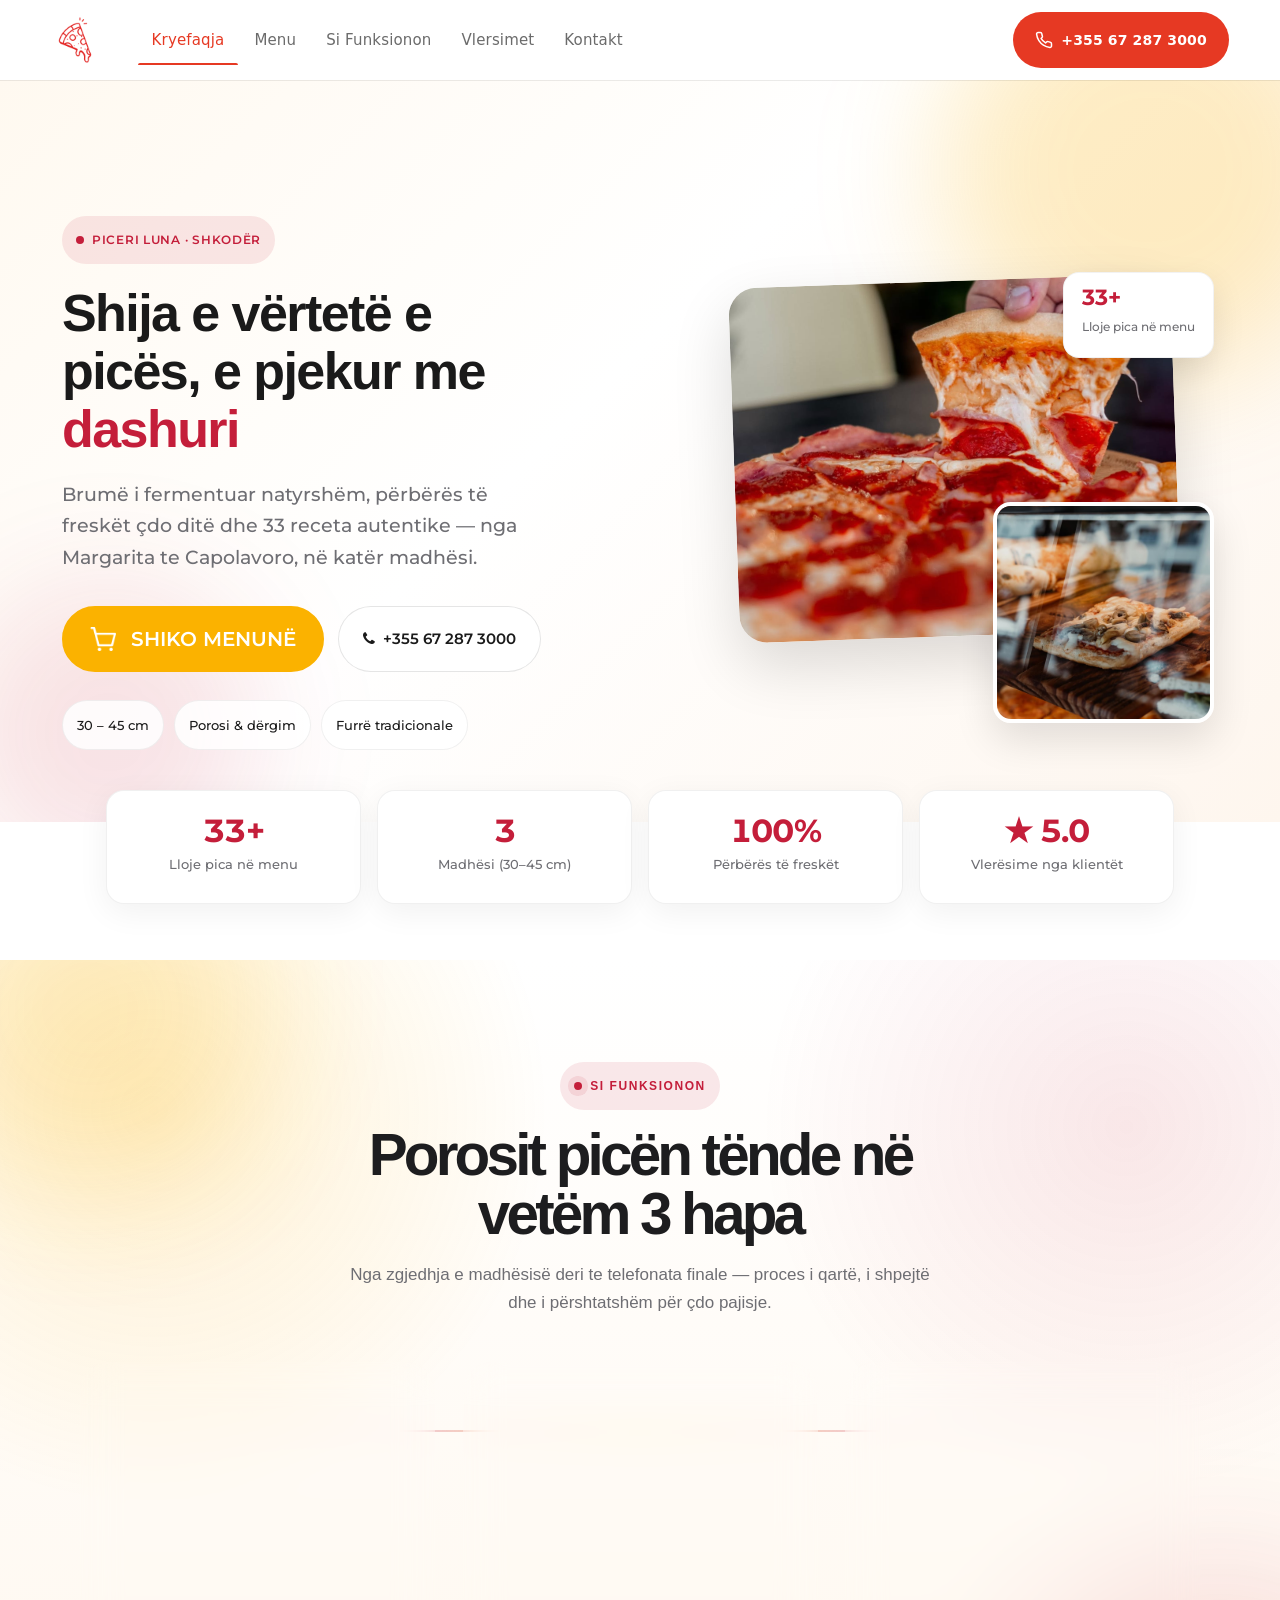
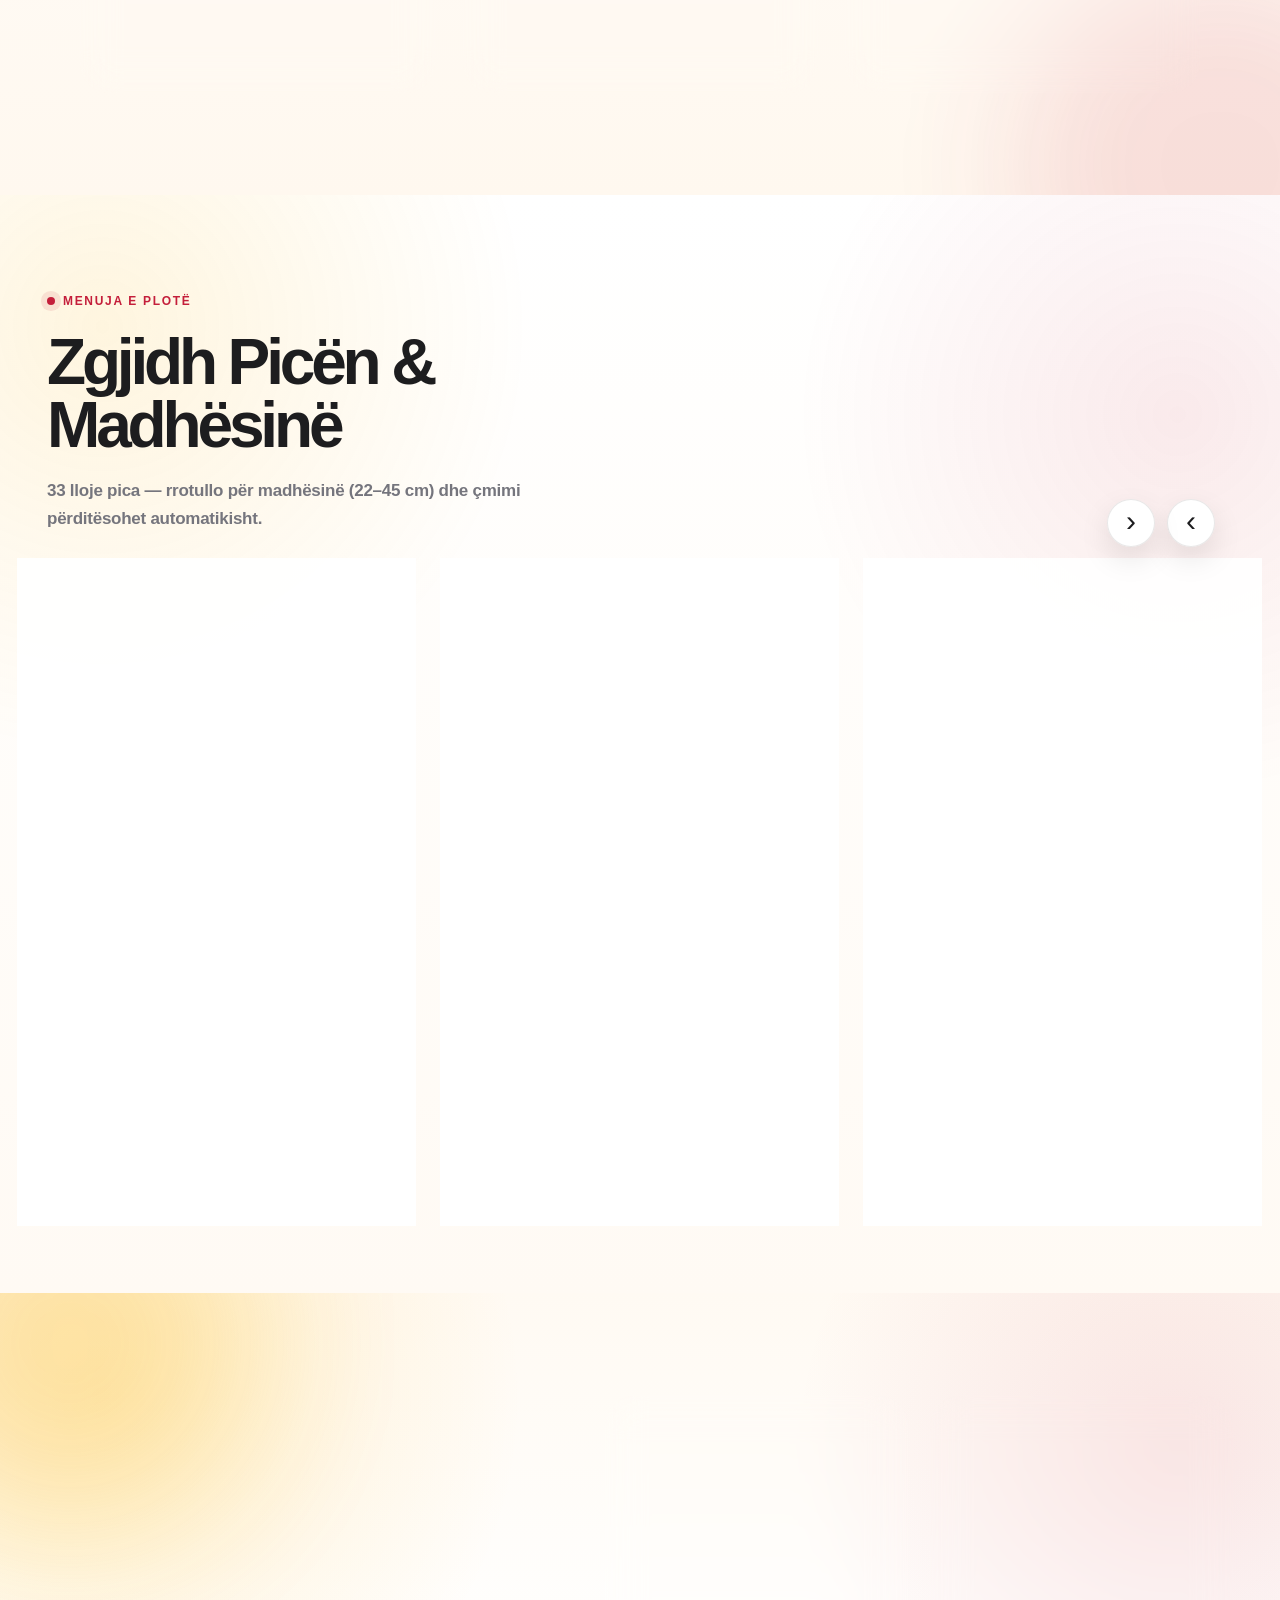
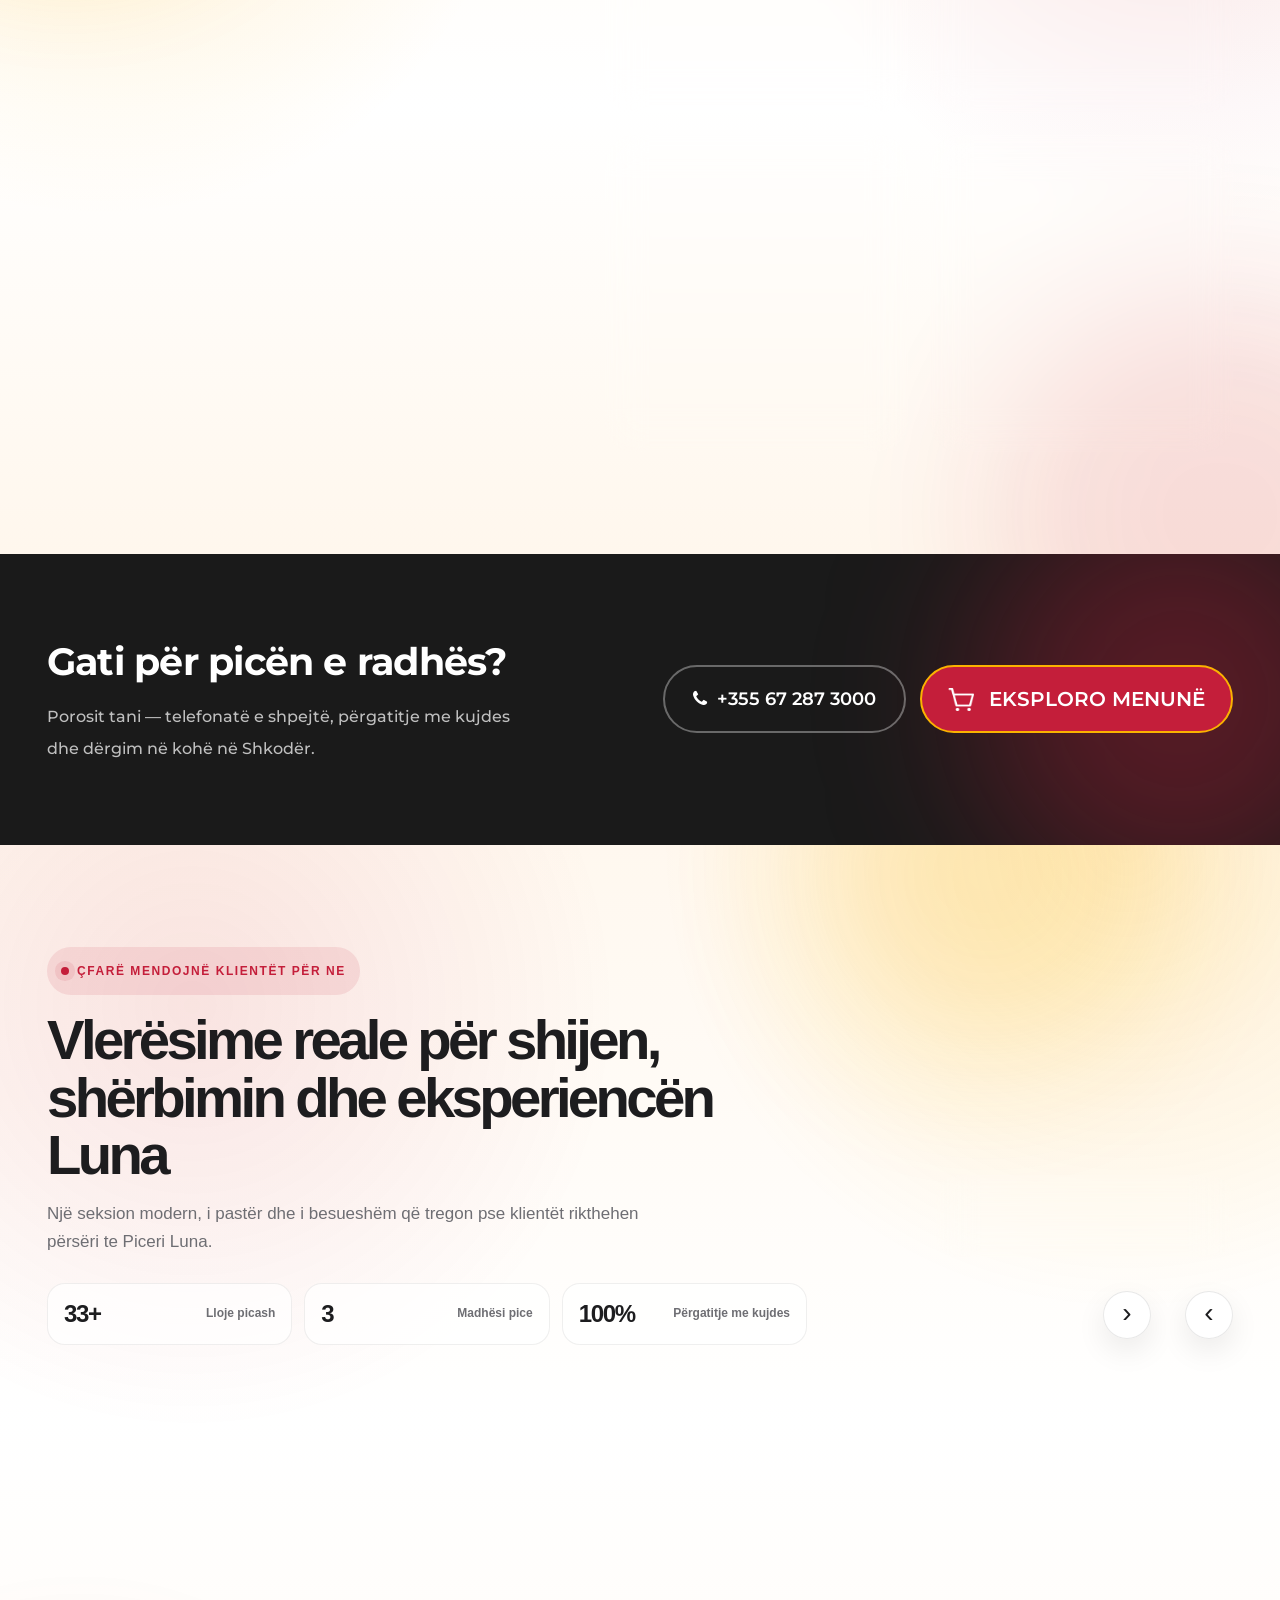
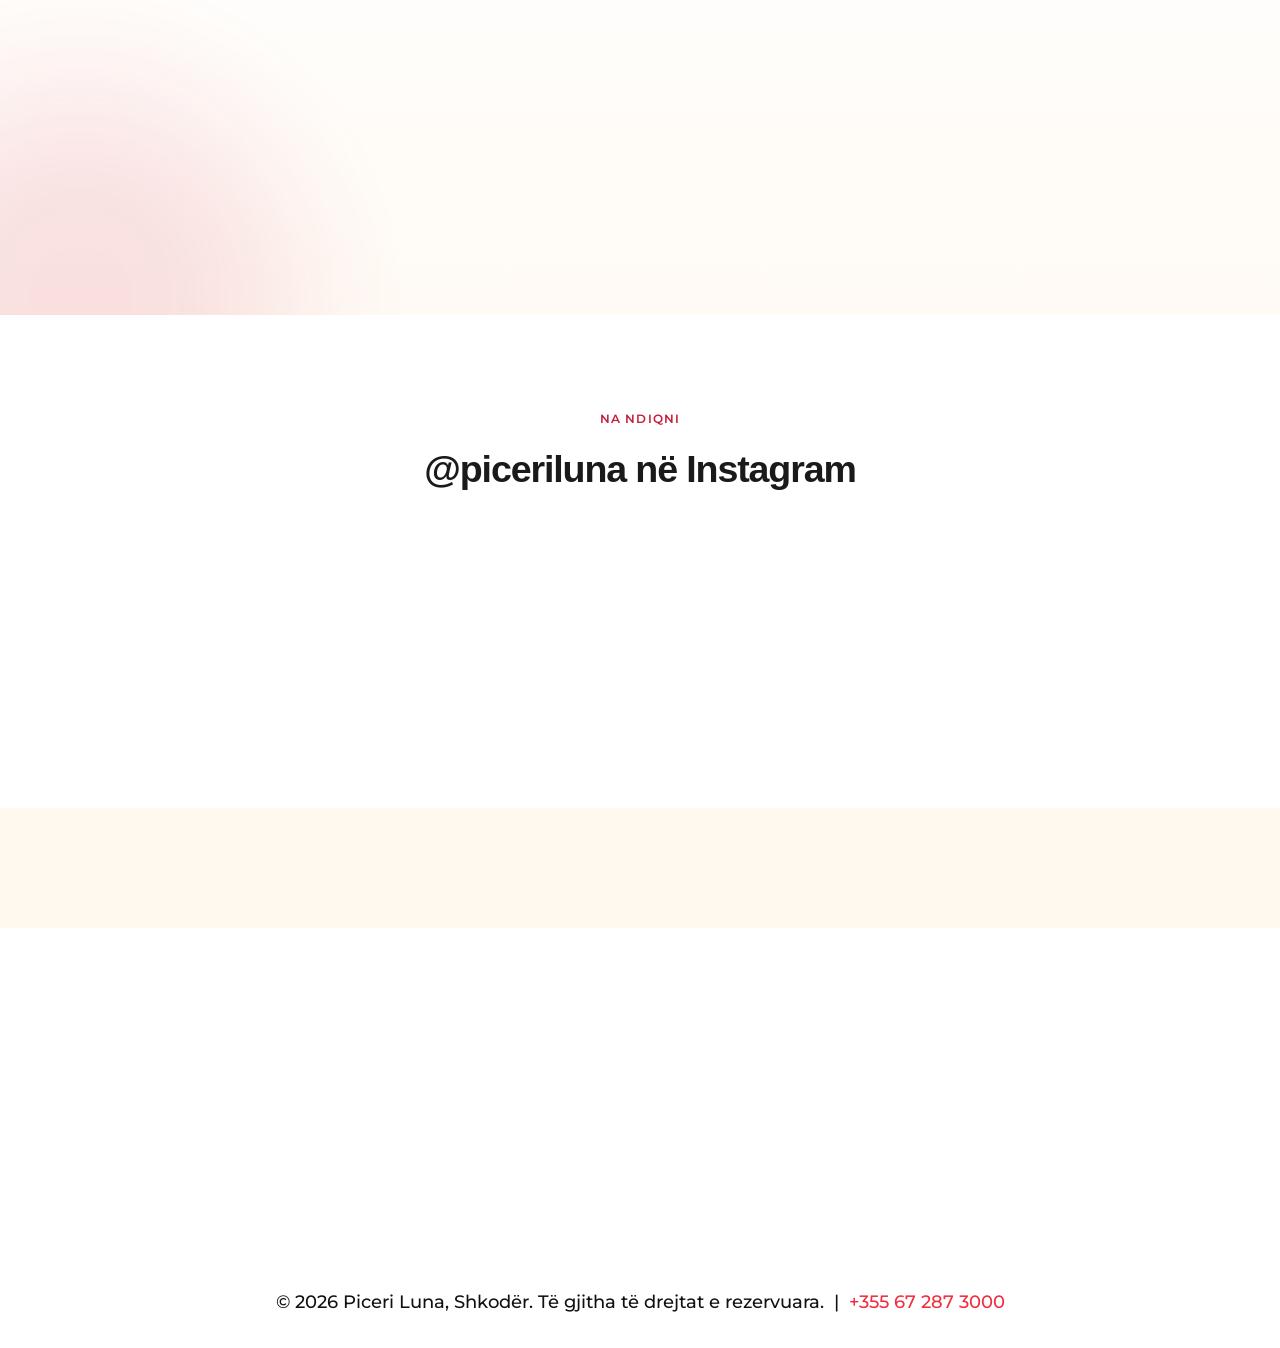
==== commit 668d70b6: "Last Touch" ====
--- a/index.html
+++ b/index.html
@@ -794,56 +794,56 @@
 			<div class="footer-pattern-1 wow fadeInLeft animation-delay-5">
 				<img src="Piceri Luna/Les bons moments - Francine.webp" alt="Piceri Luna">
 			</div>
-			<div class="footer-pattern-2 wow fadeInRight animation-delay-5">
-				<img src="images/footer-pattern.png" alt="">
-			</div>
-			<div class="container">
-				<div class="row">
-					<div class="col-xl-3 col-lg-6 col-md-6 footer-box wow fadeInUp">
-						<h6 class="footer-title text-uppercase">Linqe</h6>
-						<ul class="footer-menu">
-							<li><a href="#luna-kryefaqja">Kryefaqja</a></li>
-							<li><a href="#luna-menu">Menuja</a></li>
-							<li><a href="#luna-hapat">Si Funksionon</a></li>
-							<li><a href="#luna-rreth-nesh">Rreth Nesh</a></li>
-							<li><a href="#luna-vlersimet">Vlersimet</a></li>
-							<li><a href="#luna-kontakt">Kontakt</a></li>
-						</ul>
-					</div>
-					<div class="col-xl-3 col-lg-6 col-md-6 footer-box wow fadeInUp">
-						<h6 class="footer-title text-uppercase">Të Preferuarat</h6>
-						<ul class="footer-menu">
-							<li><a href="#luna-menu">Margarita</a></li>
-							<li><a href="#luna-menu">Diavolo</a></li>
-							<li><a href="#luna-menu">Capolavoro</a></li>
-							<li><a href="#luna-menu">Tonata</a></li>
-							<li><a href="#luna-menu">Kalzone</a></li>
-						</ul>
-					</div>
-					<div class="col-xl-3 col-lg-6 col-md-6 footer-box wow fadeInUp">
-						<h6 class="footer-title text-uppercase">Kontakt</h6>
-						<ul class="footer-menu">
-							<li><a href="tel:+355672873000">+355 67 287 3000</a></li>
-							<li><a href="#luna-hapat">Si të Porosisni</a></li>
-							<li><a href="#luna-menu">Shiko Menunë</a></li>
-						</ul>
-					</div>
-					<div class="col-xl-3 col-lg-6 col-md-6 footer-box wow fadeInUp">
-						<h6 class="footer-title text-uppercase">Rrjetet Sociale</h6>
-						<ul class="footer-social">
-							<li><a href="https://www.instagram.com/piceriluna/" target="_blank" rel="noopener"
-									class="instagram"><i class="fa fa-instagram" aria-hidden="true"></i></a></li>
-						</ul>
-						<div class="footer-offers-text">
-							<p>Ndiqni @piceriluna për oferta dhe foto të reja çdo ditë.</p>
-						</div>
-						<div class="footer-sign-up">
-							<a href="https://www.instagram.com/piceriluna/" target="_blank" rel="noopener"
-								class="btn-ct btn-small">Ndiq në Instagram</a>
-						</div>
-					</div>
-				</div>
-			</div>
+
+
+		</div>
+		<div class="container">
+			<div class="row">
+				<div class="col-xl-3 col-lg-6 col-md-6 footer-box wow fadeInUp">
+					<h6 class="footer-title text-uppercase">Linqe</h6>
+					<ul class="footer-menu">
+						<li><a href="#luna-kryefaqja">Kryefaqja</a></li>
+						<li><a href="#luna-menu">Menuja</a></li>
+						<li><a href="#luna-hapat">Si Funksionon</a></li>
+						<li><a href="#luna-rreth-nesh">Rreth Nesh</a></li>
+						<li><a href="#luna-vlersimet">Vlersimet</a></li>
+						<li><a href="#luna-kontakt">Kontakt</a></li>
+					</ul>
+				</div>
+				<div class="col-xl-3 col-lg-6 col-md-6 footer-box wow fadeInUp">
+					<h6 class="footer-title text-uppercase">Të Preferuarat</h6>
+					<ul class="footer-menu">
+						<li><a href="#luna-menu">Margarita</a></li>
+						<li><a href="#luna-menu">Diavolo</a></li>
+						<li><a href="#luna-menu">Capolavoro</a></li>
+						<li><a href="#luna-menu">Tonata</a></li>
+						<li><a href="#luna-menu">Kalzone</a></li>
+					</ul>
+				</div>
+				<div class="col-xl-3 col-lg-6 col-md-6 footer-box wow fadeInUp">
+					<h6 class="footer-title text-uppercase">Kontakt</h6>
+					<ul class="footer-menu">
+						<li><a href="tel:+355672873000">+355 67 287 3000</a></li>
+						<li><a href="#luna-hapat">Si të Porosisni</a></li>
+						<li><a href="#luna-menu">Shiko Menunë</a></li>
+					</ul>
+				</div>
+				<div class="col-xl-3 col-lg-6 col-md-6 footer-box wow fadeInUp">
+					<h6 class="footer-title text-uppercase">Rrjetet Sociale</h6>
+					<ul class="footer-social">
+						<li><a href="https://www.instagram.com/piceriluna/" target="_blank" rel="noopener"
+								class="instagram"><i class="fa fa-instagram" aria-hidden="true"></i></a></li>
+					</ul>
+					<div class="footer-offers-text">
+						<p>Ndiqni @piceriluna për oferta dhe foto të reja çdo ditë.</p>
+					</div>
+					<div class="footer-sign-up">
+						<a href="https://www.instagram.com/piceriluna/" target="_blank" rel="noopener"
+							class="btn-ct btn-small">Ndiq në Instagram</a>
+					</div>
+				</div>
+			</div>
+		</div>
 		</div>
 		<div class="copyright">
 			<div class="container">
--- a/css/luna-menu.css
+++ b/css/luna-menu.css
@@ -1021,311 +1021,271 @@
 	}
 }
 
-
 /* ============================================================
-   PICERI LUNA — APPLE-SMOOTH PIZZA CAROUSEL (MOBILE)
-   Replaces all previous mobile carousel overrides.
-   Keep this at the END of luna-menu.css.
+   PICERI LUNA — FINAL MOBILE NATIVE SCROLL SNAP FIX
+   Mobile: native CSS scroll, no Owl Carousel.
+   Desktop: Owl Carousel remains active.
+   Put this block at the absolute END of css/luna-menu.css.
    ============================================================ */
 
-/* ── Core carousel shell ─────────────────────────────────────── */
-.luna-menu-section .menu-slider.owl-carousel {
-	display: block !important;
-	position: relative !important;
-	width: 100% !important;
-	-webkit-tap-highlight-color: transparent;
-}
-
-/* GPU-accelerated rendering for every moving part */
-.luna-menu-section .menu-slider .owl-stage,
-.luna-menu-section .menu-slider .owl-item,
-.luna-card,
-.luna-card__surface {
-	-webkit-backface-visibility: hidden;
-	backface-visibility: hidden;
-	transform: translateZ(0);
-	will-change: transform;
-}
-
-/* Stage outer: must clip on desktop, allow peek on mobile — handled per breakpoint */
-.luna-menu-section .menu-slider.owl-carousel .owl-stage-outer {
-	padding: 10px 0 38px;
-	-webkit-transform: translate3d(0, 0, 0);
-}
-
-/* Stage row layout */
-.luna-menu-section .menu-slider.owl-carousel .owl-stage {
-	display: flex !important;
-	align-items: stretch !important;
-}
-
-/* Each slide */
-.luna-menu-section .menu-slider.owl-carousel .owl-item {
-	display: flex !important;
-	align-items: stretch !important;
-	height: auto !important;
-	padding: 12px 0 20px;
-	-webkit-user-select: none;
-	user-select: none;
-}
-
-.luna-menu-section .menu-slider.owl-carousel .owl-item>.luna-card {
-	width: 100% !important;
-	height: 100% !important;
-	margin: 0 auto !important;
-}
-
-/* Prevent image/link dragging from hijacking touch */
-.luna-menu-section .menu-slider.owl-carousel .owl-item img,
-.luna-menu-section .menu-slider.owl-carousel .owl-item a {
-	-webkit-user-drag: none;
-	user-drag: none;
-	pointer-events: none;
-	/* let Owl own the touch event; clicks still fire on tap */
-}
-
-/* Re-enable pointer events for buttons inside cards (size picker, call) */
-.luna-menu-section .menu-slider.owl-carousel .owl-item button,
-.luna-menu-section .menu-slider.owl-carousel .owl-item .luna-card__image-link,
-.luna-menu-section .menu-slider.owl-carousel .owl-item .luna-card__name a {
-	pointer-events: auto;
-}
-
-/* Touch action: allow horizontal drag, never block vertical page scroll */
-.luna-menu-section .menu-slider.owl-carousel.owl-drag .owl-item,
-.luna-menu-section .menu-slider.owl-carousel .owl-stage {
-	touch-action: pan-y !important;
-	-ms-touch-action: pan-y !important;
-}
-
-/* ── Desktop nav arrows ──────────────────────────────────────── */
-.luna-menu-section .menu-slider.owl-carousel .owl-nav {
-	position: absolute !important;
-	top: -92px !important;
-	right: 0 !important;
-	display: flex !important;
-	align-items: center !important;
-	gap: 10px !important;
-	width: auto !important;
-	transform: none !important;
-	z-index: 20 !important;
-	pointer-events: none !important;
-}
-
-.luna-menu-section .menu-slider.owl-carousel .owl-nav button.owl-prev,
-.luna-menu-section .menu-slider.owl-carousel .owl-nav button.owl-next {
-	display: inline-flex !important;
-	align-items: center !important;
-	justify-content: center !important;
-	width: 48px !important;
-	height: 48px !important;
-	margin: 0 !important;
-	border: 1px solid rgba(29, 29, 31, 0.09) !important;
-	border-radius: 999px !important;
-	background: rgba(255, 255, 255, 0.92) !important;
-	color: #1d1d1f !important;
-	box-shadow: 0 10px 28px rgba(0, 0, 0, 0.09) !important;
-	backdrop-filter: blur(14px);
-	-webkit-backdrop-filter: blur(14px);
-	cursor: pointer !important;
-	pointer-events: auto !important;
-	transition:
-		transform 0.22s cubic-bezier(0.22, 1, 0.36, 1),
-		background 0.22s ease,
-		color 0.22s ease,
-		box-shadow 0.22s ease;
-}
-
-.luna-menu-section .menu-slider.owl-carousel .owl-nav button.owl-prev:hover,
-.luna-menu-section .menu-slider.owl-carousel .owl-nav button.owl-next:hover {
-	transform: translateY(-2px) !important;
-	background: #c41e3a !important;
-	color: #ffffff !important;
-	border-color: #c41e3a !important;
-	box-shadow: 0 14px 32px rgba(196, 30, 58, 0.28) !important;
-}
-
-.luna-menu-section .menu-slider.owl-carousel .owl-nav button.owl-prev:active,
-.luna-menu-section .menu-slider.owl-carousel .owl-nav button.owl-next:active {
-	transform: translateY(0) scale(0.96) !important;
-}
-
-.luna-menu-section .menu-slider.owl-carousel .owl-nav button span {
-	display: flex !important;
-	align-items: center !important;
-	justify-content: center !important;
-	font-size: 30px !important;
-	line-height: 1 !important;
-	transform: translateY(-1px);
-	pointer-events: none !important;
-}
-
-.luna-menu-section .menu-slider.owl-carousel .owl-nav button.disabled {
-	opacity: 0.35 !important;
-	cursor: not-allowed !important;
-	box-shadow: none !important;
-}
-
-/* ── Dot indicators (mobile only) ────────────────────────────── */
-.luna-menu-section .menu-slider.owl-carousel .owl-dots {
-	display: flex;
-	justify-content: center;
-	align-items: center;
-	gap: 7px;
-	margin-top: 6px;
-}
-
-.luna-menu-section .menu-slider.owl-carousel .owl-dot {
-	width: 8px;
-	height: 8px;
-	border-radius: 999px;
-	background: rgba(29, 29, 31, 0.15) !important;
-	border: 0 !important;
-	padding: 0 !important;
-	cursor: pointer;
-	transition:
-		width 0.28s cubic-bezier(0.22, 1, 0.36, 1),
-		background 0.28s ease;
-	-webkit-tap-highlight-color: transparent;
-}
-
-.luna-menu-section .menu-slider.owl-carousel .owl-dot.active {
-	width: 28px !important;
-	background: #c41e3a !important;
-}
-
-/* ── Disable hover lift on touch devices ─────────────────────── */
-@media (hover: none) and (pointer: coarse) {
-	.luna-card:hover .luna-card__surface {
-		transform: none !important;
-		box-shadow: var(--luna-shadow-sm) !important;
-	}
-
-	.luna-card:hover .luna-card__image {
-		transform: none !important;
-		filter: drop-shadow(0 18px 22px rgba(0, 0, 0, 0.16)) !important;
-	}
-}
-
-/* ── Tablet (768–991px) ──────────────────────────────────────── */
-@media (max-width: 991px) {
-
-	/*
-	 * On tablet, move nav below the slider (centered) — same pattern
-	 * as the reviews slider which users already find comfortable.
-	 */
-	.luna-menu-section .menu-slider.owl-carousel .owl-nav {
-		position: relative !important;
-		top: auto !important;
-		right: auto !important;
-		justify-content: center !important;
-		margin-top: 16px !important;
-		pointer-events: none !important;
-	}
-
-	.luna-menu-section .menu-slider.owl-carousel .owl-nav button.owl-prev,
-	.luna-menu-section .menu-slider.owl-carousel .owl-nav button.owl-next {
-		width: 46px !important;
-		height: 46px !important;
-		min-width: 46px !important;
-		pointer-events: auto !important;
-	}
-
-	/* Stage must clip so stagePadding peek is clean on tablet */
-	.luna-menu-section .menu-slider.owl-carousel .owl-stage-outer {
-		overflow: hidden !important;
-	}
-}
-
-/* ── Mobile (0–767px): the core of the fix ───────────────────── */
 @media (max-width: 767px) {
 
-	/*
-	 * STAGE OUTER — overflow: visible lets the peeked card edge show
-	 * outside the container. The parent .our-menu-section clips
-	 * the rest of the page, so this is safe.
-	 */
-	.luna-menu-section .menu-slider.owl-carousel .owl-stage-outer {
-		overflow: visible !important;
-		padding: 6px 0 28px !important;
-	}
-
-	/* Clip at the section level so the peek stays inside the viewport */
+	/* Prevent the menu section from creating page-level horizontal overflow. */
+	.page-home .luna-menu-section,
 	.our-menu.luna-menu-section {
 		overflow: hidden !important;
 	}
 
-	.luna-menu-section .our-menu-content {
+	.luna-menu-section .our-menu-content,
+	.page-home .luna-menu-section .our-menu-content {
 		width: 100% !important;
+		max-width: 100% !important;
 		margin: 0 !important;
+		padding: 0 !important;
+		overflow: visible !important;
+	}
+
+	/*
+		Native mobile scroll row.
+		No Owl wrappers, no JS drag handler, no preventDefault conflict.
+	*/
+	#luna-pizza-carousel.luna-pizza-scroll {
+		display: grid !important;
+		grid-auto-flow: column !important;
+		grid-auto-columns: minmax(0, 84vw) !important;
+		gap: 16px !important;
+
+		width: 100vw !important;
+		max-width: 100vw !important;
+
+		margin-left: calc(50% - 50vw) !important;
+		margin-right: calc(50% - 50vw) !important;
+
+		padding-top: 10px !important;
+		padding-bottom: 30px !important;
+		padding-left: max(18px, env(safe-area-inset-left)) !important;
+		padding-right: max(18px, env(safe-area-inset-right)) !important;
+
+		overflow-x: auto !important;
+		overflow-y: hidden !important;
+
+		scroll-snap-type: x mandatory !important;
+		scroll-padding-left: max(18px, env(safe-area-inset-left)) !important;
+		scroll-padding-right: max(18px, env(safe-area-inset-right)) !important;
+
+		-webkit-overflow-scrolling: touch !important;
+		overscroll-behavior-x: contain !important;
+		overscroll-behavior-y: auto !important;
+
+		touch-action: pan-x pan-y !important;
+
+		scrollbar-width: none !important;
+		-ms-overflow-style: none !important;
+	}
+
+	#luna-pizza-carousel.luna-pizza-scroll::-webkit-scrollbar {
+		display: none !important;
+	}
+
+	#luna-pizza-carousel.luna-pizza-scroll > .luna-card {
+		width: 100% !important;
+		max-width: none !important;
+		min-width: 0 !important;
+		height: auto !important;
+		margin: 0 !important;
+		padding: 0 !important;
+
+		scroll-snap-align: center !important;
+		scroll-snap-stop: always !important;
+
+		transform: translateZ(0);
+		-webkit-backface-visibility: hidden;
+		backface-visibility: hidden;
+	}
+
+	#luna-pizza-carousel.luna-pizza-scroll .luna-card__surface {
+		width: 100% !important;
+		height: 100% !important;
+		min-height: 490px !important;
+		border-radius: 28px !important;
+		box-shadow: 0 12px 30px rgba(0, 0, 0, 0.08) !important;
+
+		transform: translateZ(0) !important;
+		-webkit-backface-visibility: hidden;
+		backface-visibility: hidden;
+	}
+
+	#luna-pizza-carousel.luna-pizza-scroll .luna-card__visual {
+		padding: 15px 15px 10px !important;
+	}
+
+	#luna-pizza-carousel.luna-pizza-scroll .luna-card__image-box {
+		max-height: 188px !important;
+		border-radius: 22px !important;
+	}
+
+	#luna-pizza-carousel.luna-pizza-scroll .luna-card__details {
+		padding-left: 17px !important;
+		padding-right: 17px !important;
+	}
+
+	/* Prevent images/links from fighting the swipe gesture. */
+	#luna-pizza-carousel.luna-pizza-scroll img,
+	#luna-pizza-carousel.luna-pizza-scroll a {
+		-webkit-user-drag: none !important;
+		user-drag: none !important;
+	}
+
+	/*
+		Critical mobile fix:
+		The size picker must NOT be a vertical scroll wheel on phones.
+		It becomes 3 tap buttons, so it no longer steals horizontal swipes.
+	*/
+	#luna-pizza-carousel.luna-pizza-scroll .luna-card__picker {
+		padding-left: 17px !important;
+		padding-right: 17px !important;
+		padding-bottom: 18px !important;
+	}
+
+	#luna-pizza-carousel.luna-pizza-scroll .luna-picker,
+	#luna-pizza-carousel.luna-pizza-scroll .luna-picker__window,
+	#luna-pizza-carousel.luna-pizza-scroll .luna-picker__wheel {
+		position: relative !important;
+		height: auto !important;
+		min-height: 0 !important;
+		max-height: none !important;
+		overflow: visible !important;
+	}
+
+	#luna-pizza-carousel.luna-pizza-scroll .luna-picker {
+		gap: 8px !important;
+	}
+
+	#luna-pizza-carousel.luna-pizza-scroll .luna-picker__window,
+	#luna-pizza-carousel.luna-pizza-scroll .luna-picker__wheel {
+		border: 1px solid rgba(29, 29, 31, 0.08) !important;
+		border-radius: 18px !important;
+		background: rgba(245, 241, 236, 0.92) !important;
+		box-shadow: inset 0 1px 0 rgba(255, 255, 255, 0.75) !important;
+	}
+
+	#luna-pizza-carousel.luna-pizza-scroll .luna-picker__window::before,
+	#luna-pizza-carousel.luna-pizza-scroll .luna-picker__wheel::before,
+	#luna-pizza-carousel.luna-pizza-scroll .luna-picker__selection,
+	#luna-pizza-carousel.luna-pizza-scroll .luna-picker__shade {
+		display: none !important;
+	}
+
+	#luna-pizza-carousel.luna-pizza-scroll .luna-picker__list {
+		display: grid !important;
+		grid-template-columns: repeat(3, minmax(0, 1fr)) !important;
+		gap: 6px !important;
+
+		width: 100% !important;
+		height: auto !important;
+		min-height: 0 !important;
+		max-height: none !important;
+
+		margin: 0 !important;
+		padding: 6px !important;
+
+		overflow: visible !important;
+		overflow-x: visible !important;
+		overflow-y: visible !important;
+
+		scroll-snap-type: none !important;
+		-webkit-overflow-scrolling: auto !important;
+
+		touch-action: manipulation !important;
+	}
+
+	#luna-pizza-carousel.luna-pizza-scroll .luna-picker__option {
+		display: flex !important;
+		flex-direction: column !important;
+		align-items: center !important;
+		justify-content: center !important;
+		gap: 4px !important;
+
+		width: 100% !important;
+		height: 48px !important;
+		min-height: 48px !important;
+
+		margin: 0 !important;
+		padding: 6px 4px !important;
+
+		border-radius: 14px !important;
+		background: rgba(255, 255, 255, 0.72) !important;
+
+		scroll-snap-align: none !important;
+		touch-action: manipulation !important;
+	}
+
+	#luna-pizza-carousel.luna-pizza-scroll .luna-picker__option-name {
+		font-size: 13px !important;
+		font-weight: 850 !important;
+		line-height: 1 !important;
+		letter-spacing: -0.02em !important;
+		text-align: center !important;
+	}
+
+	#luna-pizza-carousel.luna-pizza-scroll .luna-picker__option-size {
+		min-width: auto !important;
+		min-height: auto !important;
+		height: auto !important;
+		padding: 0 !important;
+		background: transparent !important;
+		font-size: 11px !important;
+		line-height: 1 !important;
+	}
+
+	#luna-pizza-carousel.luna-pizza-scroll .luna-picker__option.is-active {
+		background: #ffffff !important;
+		box-shadow:
+			0 6px 16px rgba(0, 0, 0, 0.06),
+			0 0 0 1px rgba(196, 30, 58, 0.16) !important;
+	}
+
+	#luna-pizza-carousel.luna-pizza-scroll .luna-picker__option.is-active .luna-picker__option-name,
+	#luna-pizza-carousel.luna-pizza-scroll .luna-picker__option.is-active .luna-picker__option-size {
+		color: var(--luna-accent, #c41e3a) !important;
+	}
+
+	/* Remove hover movement on touch devices. */
+	#luna-pizza-carousel.luna-pizza-scroll .luna-card:hover .luna-card__surface,
+	#luna-pizza-carousel.luna-pizza-scroll .luna-card:hover .luna-card__image {
+		transform: none !important;
+	}
+
+	/* Owl controls must not exist visually in native mobile mode. */
+	#luna-pizza-carousel.luna-pizza-scroll .owl-nav,
+	#luna-pizza-carousel.luna-pizza-scroll .owl-dots {
+		display: none !important;
+	}
+}
+
+@media (max-width: 420px) {
+	#luna-pizza-carousel.luna-pizza-scroll {
+		grid-auto-columns: minmax(0, 86vw) !important;
+		gap: 14px !important;
 		padding-left: 16px !important;
 		padding-right: 16px !important;
-		overflow: visible !important;
-	}
-
-	/* No arrows on mobile — dots handle navigation */
-	.luna-menu-section .menu-slider.owl-carousel .owl-nav {
-		display: none !important;
-	}
-
-	/* Slide vertical padding */
-	.luna-menu-section .menu-slider.owl-carousel .owl-item {
-		padding: 8px 0 18px !important;
-	}
-
-	/* Card sizing */
-	.luna-card {
-		max-width: 100% !important;
-	}
-
-	.luna-card__surface {
-		min-height: 500px !important;
-		border-radius: 26px !important;
-		box-shadow: 0 10px 30px rgba(0, 0, 0, 0.08) !important;
-	}
-
-	.luna-card__visual {
-		padding: 15px 15px 10px !important;
-	}
-
-	.luna-card__image-box {
-		max-height: 195px !important;
-		border-radius: 20px !important;
-	}
-
-	.luna-card__details {
-		padding-left: 18px !important;
-		padding-right: 18px !important;
-	}
-}
-
-/* ── Small mobile (0–479px) ──────────────────────────────────── */
-@media (max-width: 479px) {
-	.luna-card__surface {
-		min-height: 490px !important;
-	}
-
-	.luna-card__image-box {
-		max-height: 180px !important;
-	}
-
-	.luna-card__name {
+		scroll-padding-left: 16px !important;
+		scroll-padding-right: 16px !important;
+	}
+
+	#luna-pizza-carousel.luna-pizza-scroll .luna-card__surface {
+		min-height: 476px !important;
+	}
+
+	#luna-pizza-carousel.luna-pizza-scroll .luna-card__image-box {
+		max-height: 176px !important;
+	}
+
+	#luna-pizza-carousel.luna-pizza-scroll .luna-card__name {
 		font-size: 18px !important;
 	}
 
-	.luna-card__price-value {
-		font-size: 22px !important;
-	}
-}
-
-/* ── Reduced motion ──────────────────────────────────────────── */
-@media (prefers-reduced-motion: reduce) {
-
-	.luna-menu-section .menu-slider.owl-carousel .owl-nav button,
-	.luna-menu-section .menu-slider.owl-carousel .owl-dot,
-	.luna-card__surface,
-	.luna-card__image {
-		transition: none !important;
-		animation: none !important;
-	}
-}+	#luna-pizza-carousel.luna-pizza-scroll .luna-card__price-value {
+		font-size: 23px !important;
+	}
+}
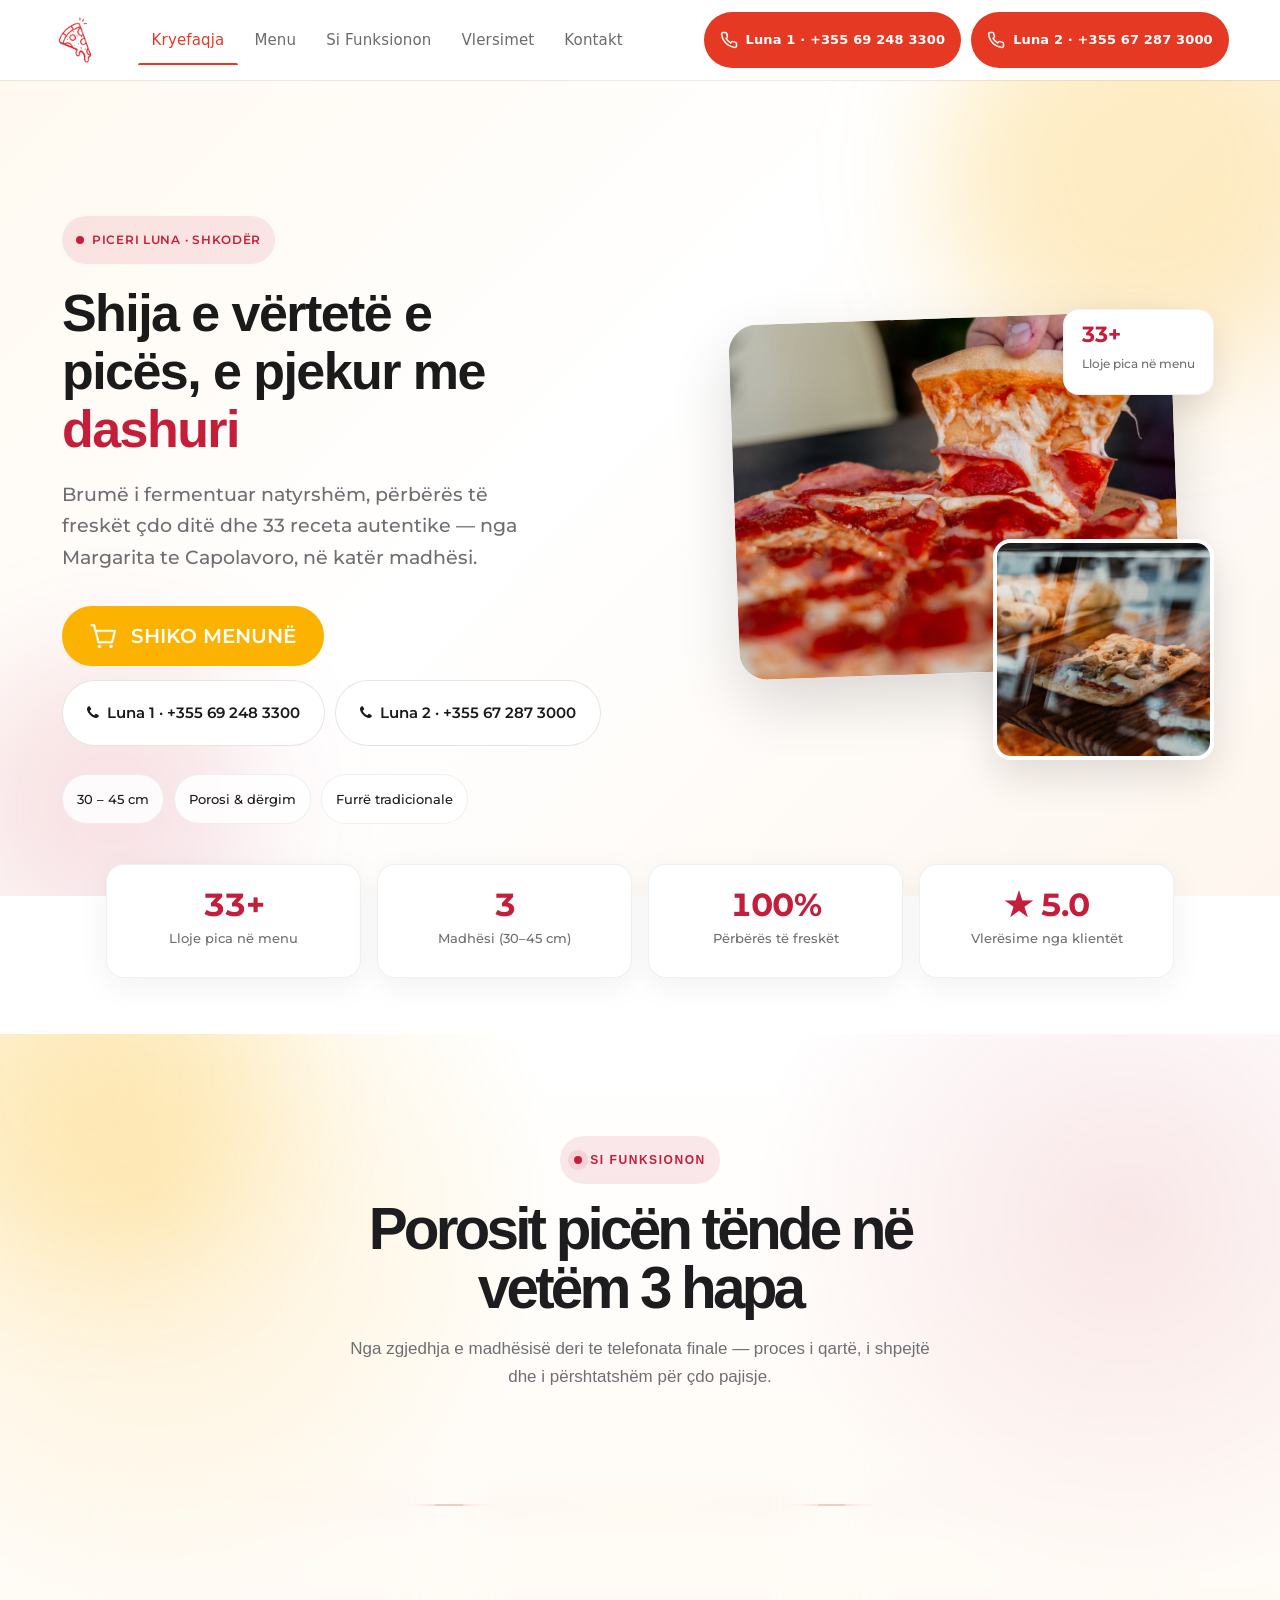
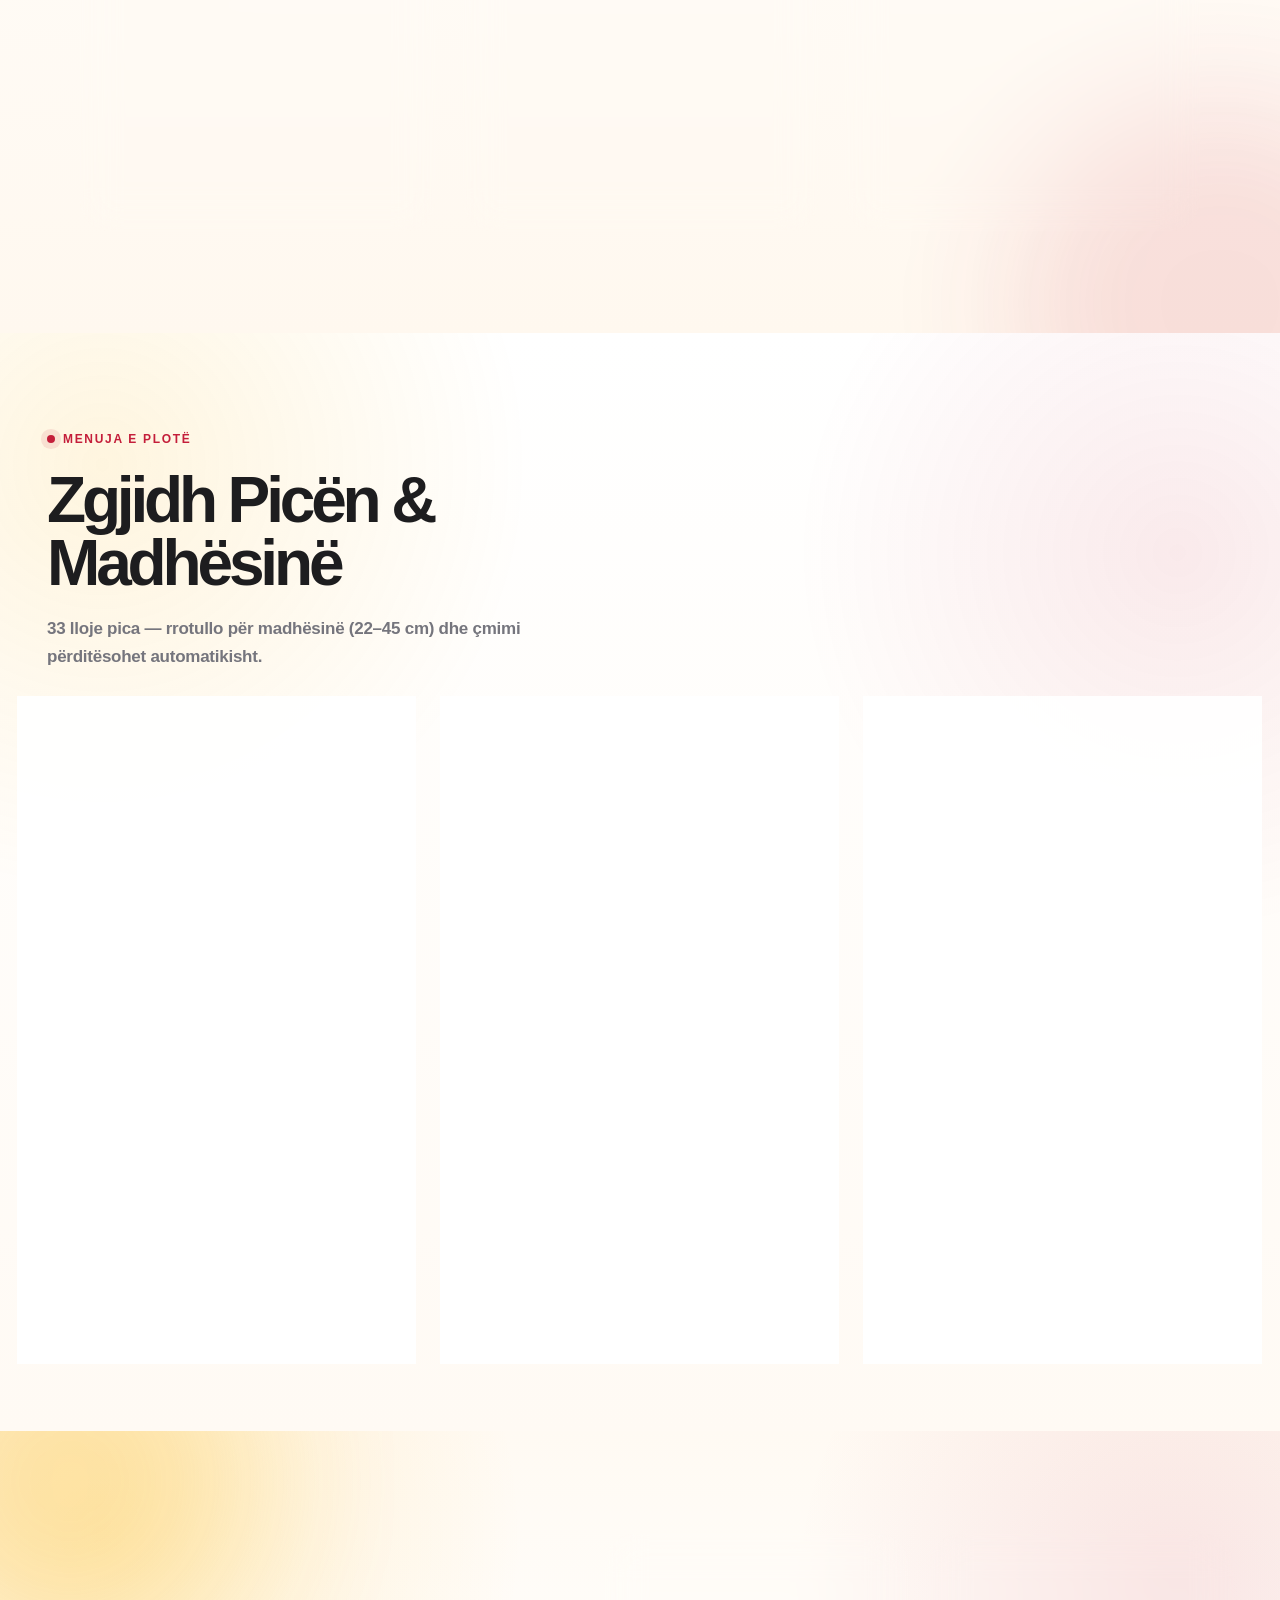
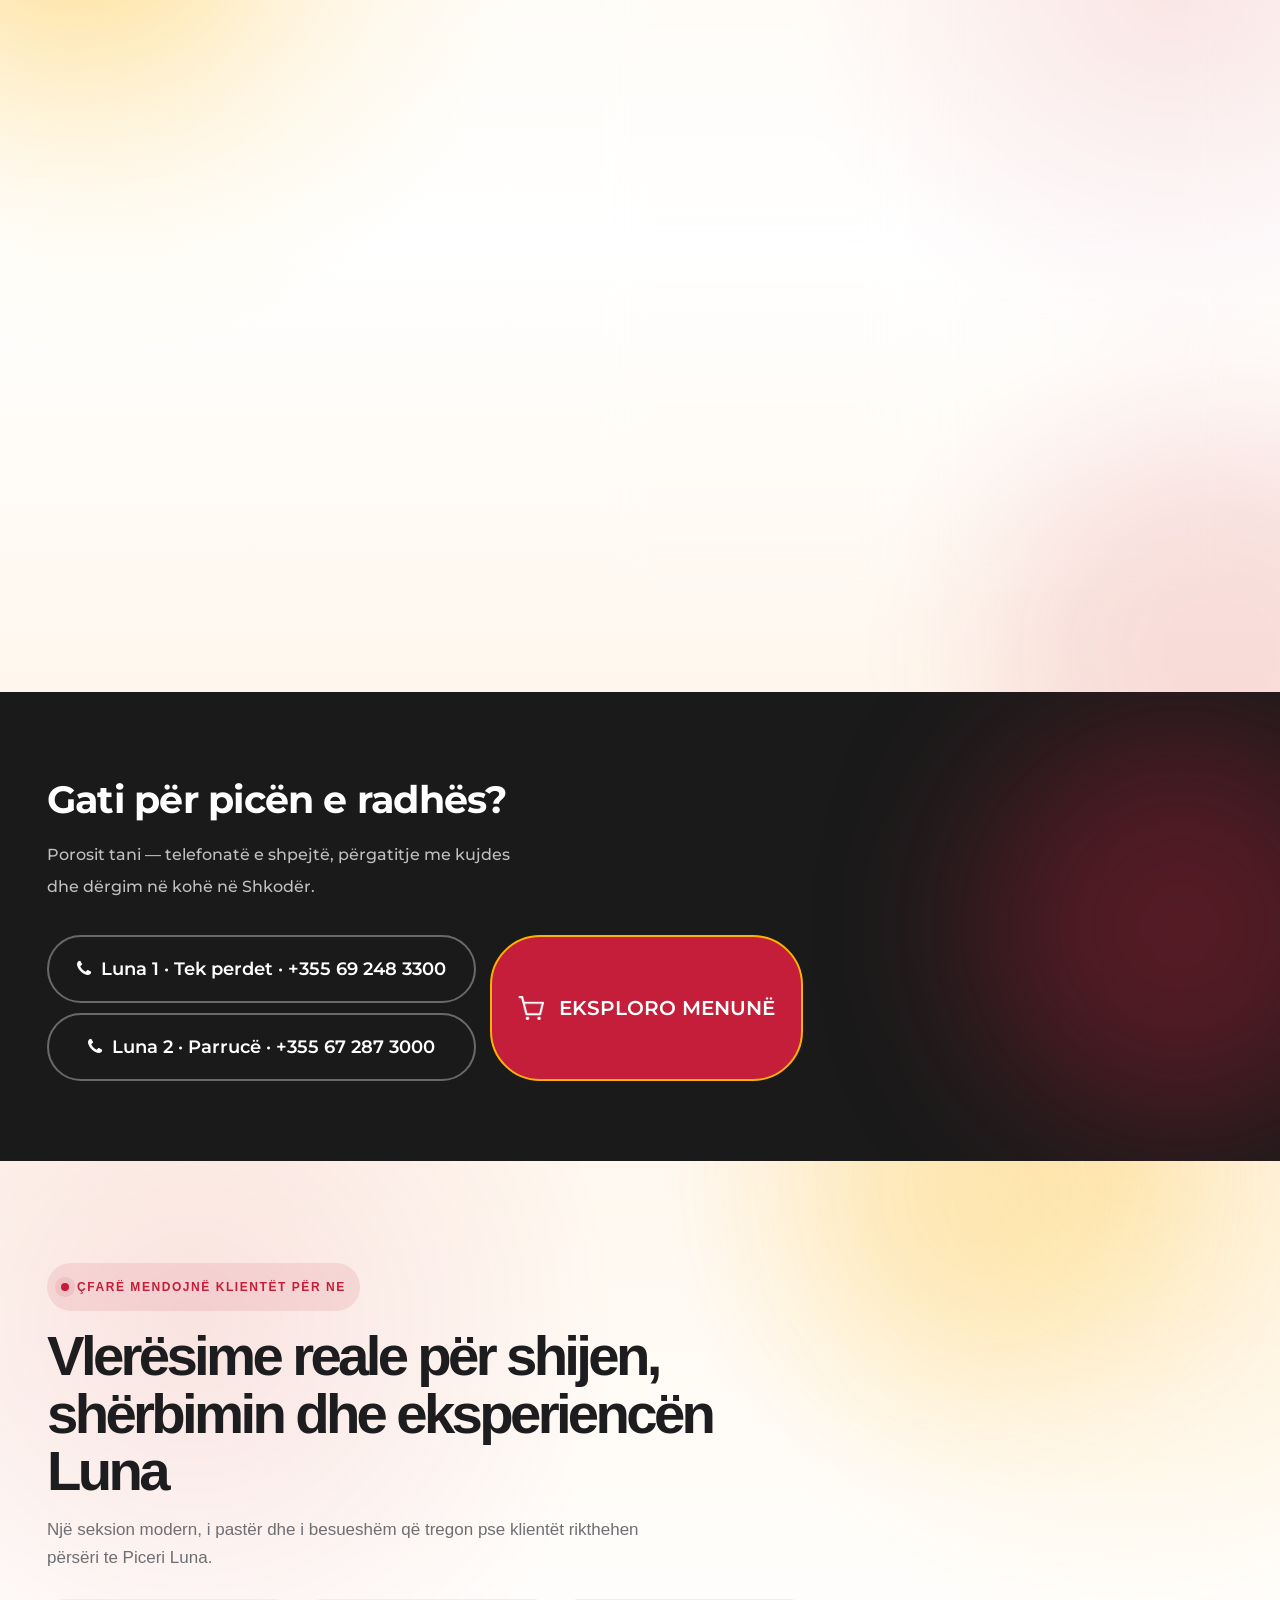
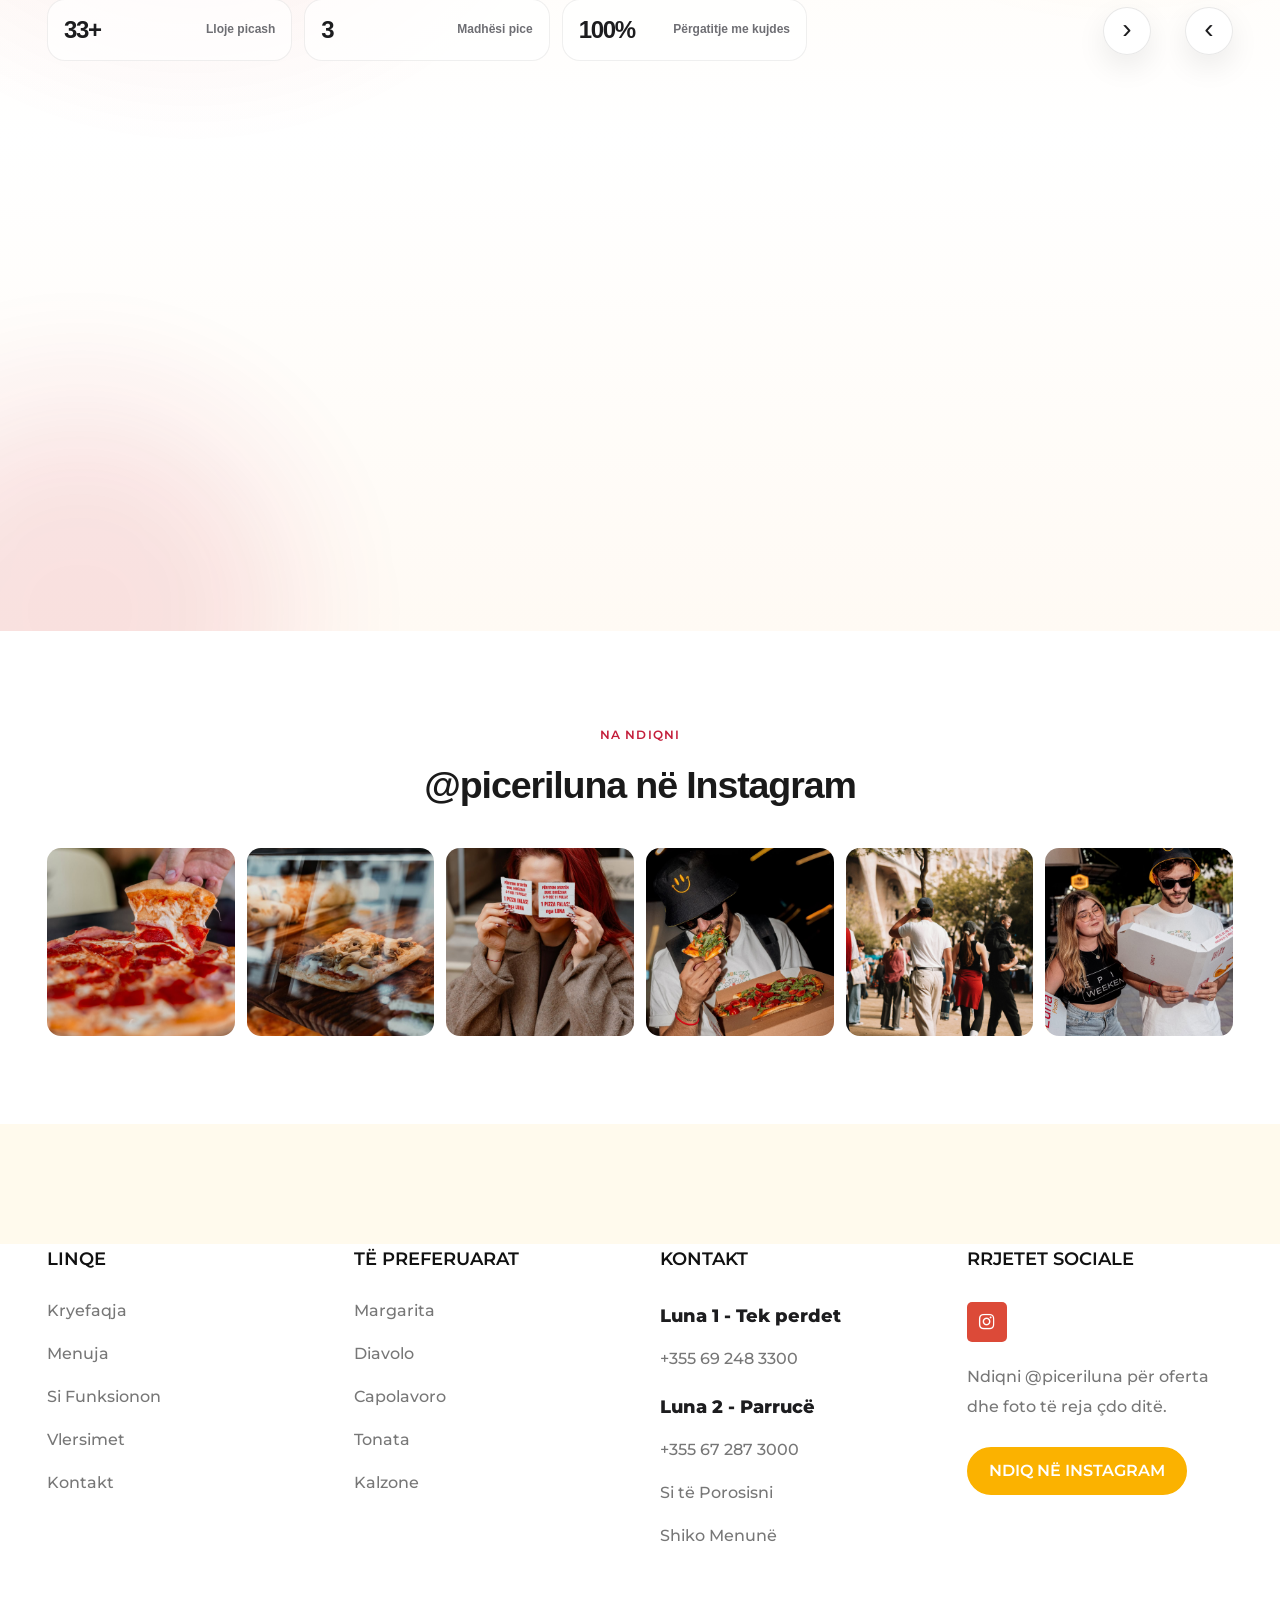
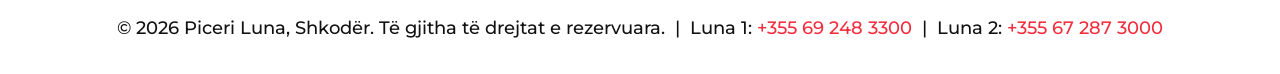
==== commit 248859c6: "Updated the 2 main phone numbers" ====
--- a/index.html
+++ b/index.html
@@ -7,10 +7,9 @@
 
 	<title>Piceri Luna Shkodër | Pizza në Shkodër, Menu & Porosi</title>
 
-	<link rel="icon" type="image/png" href="Piceri Luna/undefined-.webp">
 
 	<meta name="description"
-		content="Piceri Luna në Shkodër ofron pizza të freskëta, menu me çmime të qarta dhe porosi me telefon. Zgjidh picën tënde të preferuar në 30, 35 ose 45 cm.">
+		content="Piceri Luna në Shkodër ofron pizza të freskëta në dy vendndodhje: Luna 1 Tek perdet dhe Luna 2 Parrucë. Menu me çmime të qarta dhe porosi me telefon.">
 
 	<meta name="keywords"
 		content="pizza ne shkoder, piceri shkoder, Piceri Luna, best pizza in Shkoder, cheap pizza Shkoder, pizza delivery Shkoder, menu pica Shkoder">
@@ -24,40 +23,69 @@
 		content="Pizza të freskëta në Shkodër, menu me çmime të qarta dhe porosi me telefon. Zgjidh picën tënde në 30, 35 ose 45 cm.">
 	<meta property="og:url" content="https://piceri-luna.vercel.app/">
 	<meta property="og:site_name" content="Piceri Luna">
-	<meta property="og:image" content="https://piceri-luna.vercel.app/Piceri%20Luna/undefined-.webp">
+	<meta property="og:image"
+		content="https://piceri-luna.vercel.app/Piceri%20Luna/SaveClip.App_615700220_18322506685217890_950610819050237562_n.jpg">
 
 	<!-- Twitter / X -->
 	<meta name="twitter:card" content="summary_large_image">
 	<meta name="twitter:title" content="Piceri Luna Shkodër | Pizza në Shkodër, Menu & Porosi">
 	<meta name="twitter:description"
 		content="Pizza të freskëta në Shkodër, menu me çmime të qarta dhe porosi me telefon.">
-	<meta name="twitter:image" content="https://piceri-luna.vercel.app/Piceri%20Luna/YOUR_IMAGE_NAME.jpg">
+	<meta name="twitter:image"
+		content="https://piceri-luna.vercel.app/Piceri%20Luna/SaveClip.App_615700220_18322506685217890_950610819050237562_n.jpg">
 
 	<!-- Local Business Schema -->
 	<script type="application/ld+json">
-	{
-		"@context": "https://schema.org",
-		"@type": "Restaurant",
-		"name": "Piceri Luna",
-		"description": "Piceri Luna në Shkodër ofron pizza të freskëta, menu me çmime të qarta dhe porosi me telefon.",
-		"servesCuisine": ["Pizza", "Italian", "Fast Food"],
-		"priceRange": "ALL 450-1750",
-		"telephone": "+355672873000",
-		"url": "https://piceri-luna.vercel.app/",
-		"image": "https://piceri-luna.vercel.app/Piceri%20Luna/undefined-.webp",
-		"address": {
-			"@type": "PostalAddress",
-			"addressLocality": "Shkodër",
-			"addressCountry": "AL"
+	[
+		{
+			"@context": "https://schema.org",
+			"@type": "Restaurant",
+			"name": "Piceri Luna 1 - Tek perdet",
+			"description": "Piceri Luna 1 në Shkodër ofron pizza të freskëta, menu me çmime të qarta dhe porosi me telefon.",
+			"servesCuisine": ["Pizza", "Italian", "Fast Food"],
+			"priceRange": "ALL 450-1750",
+			"telephone": "+355692483300",
+			"url": "https://piceri-luna.vercel.app/",
+			"image": "https://piceri-luna.vercel.app/Piceri%20Luna/SaveClip.App_615700220_18322506685217890_950610819050237562_n.jpg",
+			"address": {
+				"@type": "PostalAddress",
+				"streetAddress": "Tek perdet",
+				"addressLocality": "Shkodër",
+				"addressCountry": "AL"
+			},
+			"areaServed": {
+				"@type": "City",
+				"name": "Shkodër"
+			},
+			"sameAs": [
+				"https://www.instagram.com/piceriluna/"
+			]
 		},
-		"areaServed": {
-			"@type": "City",
-			"name": "Shkodër"
-		},
-		"sameAs": [
-			"https://www.instagram.com/piceriluna/"
-		]
-	}
+		{
+			"@context": "https://schema.org",
+			"@type": "Restaurant",
+			"name": "Piceri Luna 2 - Parrucë",
+			"description": "Piceri Luna 2 në Parrucë, Shkodër ofron pizza të freskëta, menu me çmime të qarta dhe porosi me telefon.",
+			"servesCuisine": ["Pizza", "Italian", "Fast Food"],
+			"priceRange": "ALL 450-1750",
+			"telephone": "+355672873000",
+			"url": "https://piceri-luna.vercel.app/",
+			"image": "https://piceri-luna.vercel.app/Piceri%20Luna/SaveClip.App_615700220_18322506685217890_950610819050237562_n.jpg",
+			"address": {
+				"@type": "PostalAddress",
+				"streetAddress": "Parrucë",
+				"addressLocality": "Shkodër",
+				"addressCountry": "AL"
+			},
+			"areaServed": {
+				"@type": "City",
+				"name": "Shkodër"
+			},
+			"sameAs": [
+				"https://www.instagram.com/piceriluna/"
+			]
+		}
+	]
 	</script>
 
 	<!-- CSS -->
@@ -109,6 +137,64 @@
 		body {
 			scroll-behavior: smooth;
 		}
+
+		/* ── Two-location phone layout ───────────────────────────── */
+		.ln-cta-group,
+		.luna-hero__phone-group,
+		.luna-step__call-group,
+		.luna-cta__phone-group,
+		.ln-mobile__cta-group {
+			display: flex;
+			flex-wrap: wrap;
+			gap: 10px;
+			align-items: center;
+		}
+
+		.ln-cta-group .ln-cta {
+			padding-left: 14px;
+			padding-right: 14px;
+		}
+
+		.ln-cta-group .ln-cta__label {
+			white-space: nowrap;
+			font-size: 13px;
+		}
+
+		.luna-step__call-group,
+		.luna-cta__phone-group,
+		.ln-mobile__cta-group {
+			flex-direction: column;
+			align-items: stretch;
+		}
+
+		.luna-step__call-group .luna-step__call,
+		.luna-cta__phone-group .luna-cta__phone,
+		.ln-mobile__cta-group .ln-mobile__cta {
+			width: 100%;
+			justify-content: center;
+			text-align: center;
+		}
+
+		.footer-menu strong {
+			display: inline-block;
+			margin-top: 6px;
+			color: #1d1d1f;
+			font-weight: 800;
+		}
+
+		@media (max-width: 1199px) {
+			.ln-cta-group {
+				display: none;
+			}
+		}
+
+		@media (max-width: 575px) {
+			.luna-hero__phone-group .luna-hero__btn-ghost {
+				width: 100%;
+				justify-content: center;
+				text-align: center;
+			}
+		}
 	</style>
 </head>
 
@@ -153,18 +239,32 @@
 				<div class="ln-nav__indicator" aria-hidden="true"></div>
 			</nav>
 
-			<!-- CTA — desktop pill button -->
-			<a href="tel:+355672873000" class="ln-cta" aria-label="Telefono +355 67 287 3000">
-				<svg class="ln-cta__icon" viewBox="0 0 24 24" fill="none" stroke="currentColor" stroke-width="2"
-					stroke-linecap="round" stroke-linejoin="round" aria-hidden="true" width="18" height="18">
-					<path d="M22 16.92v3a2 2 0 0 1-2.18 2 19.79 19.79 0 0 1-8.63-3.07
-					         19.5 19.5 0 0 1-6-6 19.79 19.79 0 0 1-3.07-8.67A2 2 0 0 1
-					         4.11 2h3a2 2 0 0 1 2 1.72c.127.96.361 1.903.7 2.81a2 2 0 0
-					         1-.45 2.11L8.09 9.91a16 16 0 0 0 6 6l1.27-1.27a2 2 0 0 1
-					         2.11-.45c.907.339 1.85.573 2.81.7A2 2 0 0 1 22 16.92z" />
-				</svg>
-				<span class="ln-cta__label">+355 67 287 3000</span>
-			</a>
+			<!-- CTA — desktop pill buttons -->
+			<div class="ln-cta-group" aria-label="Telefonat e Piceri Luna">
+				<a href="tel:+355692483300" class="ln-cta" aria-label="Telefono Luna 1 Tek perdet +355 69 248 3300">
+					<svg class="ln-cta__icon" viewBox="0 0 24 24" fill="none" stroke="currentColor" stroke-width="2"
+						stroke-linecap="round" stroke-linejoin="round" aria-hidden="true" width="18" height="18">
+						<path d="M22 16.92v3a2 2 0 0 1-2.18 2 19.79 19.79 0 0 1-8.63-3.07
+						         19.5 19.5 0 0 1-6-6 19.79 19.79 0 0 1-3.07-8.67A2 2 0 0 1
+						         4.11 2h3a2 2 0 0 1 2 1.72c.127.96.361 1.903.7 2.81a2 2 0 0
+						         1-.45 2.11L8.09 9.91a16 16 0 0 0 6 6l1.27-1.27a2 2 0 0 1
+						         2.11-.45c.907.339 1.85.573 2.81.7A2 2 0 0 1 22 16.92z" />
+					</svg>
+					<span class="ln-cta__label">Luna 1 · +355 69 248 3300</span>
+				</a>
+
+				<a href="tel:+355672873000" class="ln-cta" aria-label="Telefono Luna 2 Parrucë +355 67 287 3000">
+					<svg class="ln-cta__icon" viewBox="0 0 24 24" fill="none" stroke="currentColor" stroke-width="2"
+						stroke-linecap="round" stroke-linejoin="round" aria-hidden="true" width="18" height="18">
+						<path d="M22 16.92v3a2 2 0 0 1-2.18 2 19.79 19.79 0 0 1-8.63-3.07
+						         19.5 19.5 0 0 1-6-6 19.79 19.79 0 0 1-3.07-8.67A2 2 0 0 1
+						         4.11 2h3a2 2 0 0 1 2 1.72c.127.96.361 1.903.7 2.81a2 2 0 0
+						         1-.45 2.11L8.09 9.91a16 16 0 0 0 6 6l1.27-1.27a2 2 0 0 1
+						         2.11-.45c.907.339 1.85.573 2.81.7A2 2 0 0 1 22 16.92z" />
+					</svg>
+					<span class="ln-cta__label">Luna 2 · +355 67 287 3000</span>
+				</a>
+			</div>
 
 			<!-- HAMBURGER (mobile only) -->
 			<button class="ln-burger" id="ln-burger" aria-expanded="false" aria-controls="ln-mobile-menu"
@@ -197,17 +297,31 @@
 				</ul>
 			</nav>
 
-			<a href="tel:+355672873000" class="ln-mobile__cta">
-				<svg viewBox="0 0 24 24" fill="none" stroke="currentColor" stroke-width="2" stroke-linecap="round"
-					stroke-linejoin="round" aria-hidden="true" width="18" height="18">
-					<path d="M22 16.92v3a2 2 0 0 1-2.18 2 19.79 19.79 0 0 1-8.63-3.07
-					         19.5 19.5 0 0 1-6-6 19.79 19.79 0 0 1-3.07-8.67A2 2 0 0 1
-					         4.11 2h3a2 2 0 0 1 2 1.72c.127.96.361 1.903.7 2.81a2 2 0 0
-					         1-.45 2.11L8.09 9.91a16 16 0 0 0 6 6l1.27-1.27a2 2 0 0 1
-					         2.11-.45c.907.339 1.85.573 2.81.7A2 2 0 0 1 22 16.92z" />
-				</svg>
-				Telefono tani
-			</a>
+			<div class="ln-mobile__cta-group">
+				<a href="tel:+355692483300" class="ln-mobile__cta">
+					<svg viewBox="0 0 24 24" fill="none" stroke="currentColor" stroke-width="2" stroke-linecap="round"
+						stroke-linejoin="round" aria-hidden="true" width="18" height="18">
+						<path d="M22 16.92v3a2 2 0 0 1-2.18 2 19.79 19.79 0 0 1-8.63-3.07
+						         19.5 19.5 0 0 1-6-6 19.79 19.79 0 0 1-3.07-8.67A2 2 0 0 1
+						         4.11 2h3a2 2 0 0 1 2 1.72c.127.96.361 1.903.7 2.81a2 2 0 0
+						         1-.45 2.11L8.09 9.91a16 16 0 0 0 6 6l1.27-1.27a2 2 0 0 1
+						         2.11-.45c.907.339 1.85.573 2.81.7A2 2 0 0 1 22 16.92z" />
+					</svg>
+					Luna 1 · Tek perdet · +355 69 248 3300
+				</a>
+
+				<a href="tel:+355672873000" class="ln-mobile__cta">
+					<svg viewBox="0 0 24 24" fill="none" stroke="currentColor" stroke-width="2" stroke-linecap="round"
+						stroke-linejoin="round" aria-hidden="true" width="18" height="18">
+						<path d="M22 16.92v3a2 2 0 0 1-2.18 2 19.79 19.79 0 0 1-8.63-3.07
+						         19.5 19.5 0 0 1-6-6 19.79 19.79 0 0 1-3.07-8.67A2 2 0 0 1
+						         4.11 2h3a2 2 0 0 1 2 1.72c.127.96.361 1.903.7 2.81a2 2 0 0
+						         1-.45 2.11L8.09 9.91a16 16 0 0 0 6 6l1.27-1.27a2 2 0 0 1
+						         2.11-.45c.907.339 1.85.573 2.81.7A2 2 0 0 1 22 16.92z" />
+					</svg>
+					Luna 2 · Parrucë · +355 67 287 3000
+				</a>
+			</div>
 
 			<!-- decorative radial blob -->
 			<div class="ln-mobile__deco" aria-hidden="true"></div>
@@ -239,8 +353,14 @@
 							<div class="luna-hero__actions">
 								<a href="#luna-menu" class="btn-ct btn-large"><img src="images/cart-icon-white.png"
 										alt=""> Shiko Menunë</a>
-								<a href="tel:+355672873000" class="luna-hero__btn-ghost"><i class="fa fa-phone"
-										aria-hidden="true"></i> +355 67 287 3000</a>
+								<div class="luna-hero__phone-group">
+									<a href="tel:+355692483300" class="luna-hero__btn-ghost">
+										<i class="fa fa-phone" aria-hidden="true"></i> Luna 1 · +355 69 248 3300
+									</a>
+									<a href="tel:+355672873000" class="luna-hero__btn-ghost">
+										<i class="fa fa-phone" aria-hidden="true"></i> Luna 2 · +355 67 287 3000
+									</a>
+								</div>
 							</div>
 							<div class="luna-hero__chips">
 								<span class="luna-hero__chip">30 – 45 cm</span>
@@ -353,10 +473,18 @@
 								përgatitjes ose porosi të personalizuar.
 							</p>
 
-							<a href="tel:+355672873000" class="luna-step__call" aria-label="Telefono Piceri Luna">
-								<i class="fa fa-phone" aria-hidden="true"></i>
-								+355 67 287 3000
-							</a>
+							<div class="luna-step__call-group">
+								<a href="tel:+355692483300" class="luna-step__call"
+									aria-label="Telefono Luna 1 Tek perdet">
+									<i class="fa fa-phone" aria-hidden="true"></i>
+									Luna 1 · +355 69 248 3300
+								</a>
+								<a href="tel:+355672873000" class="luna-step__call"
+									aria-label="Telefono Luna 2 Parrucë">
+									<i class="fa fa-phone" aria-hidden="true"></i>
+									Luna 2 · +355 67 287 3000
+								</a>
+							</div>
 						</article>
 
 						<article class="luna-step luna-reveal luna-reveal--delay-2 wow fadeInUp">
@@ -532,8 +660,14 @@
 							në kohë në Shkodër.</p>
 					</div>
 					<div class="luna-cta__actions">
-						<a href="tel:+355672873000" class="luna-cta__phone"><i class="fa fa-phone"></i> +355 67 287
-							3000</a>
+						<div class="luna-cta__phone-group">
+							<a href="tel:+355692483300" class="luna-cta__phone">
+								<i class="fa fa-phone"></i> Luna 1 · Tek perdet · +355 69 248 3300
+							</a>
+							<a href="tel:+355672873000" class="luna-cta__phone">
+								<i class="fa fa-phone"></i> Luna 2 · Parrucë · +355 67 287 3000
+							</a>
+						</div>
 						<a href="#luna-menu" class="btn-ct btn-large"><img src="images/cart-icon-white.png" alt="">
 							Eksploro Menunë</a>
 					</div>
@@ -805,7 +939,6 @@
 						<li><a href="#luna-kryefaqja">Kryefaqja</a></li>
 						<li><a href="#luna-menu">Menuja</a></li>
 						<li><a href="#luna-hapat">Si Funksionon</a></li>
-						<li><a href="#luna-rreth-nesh">Rreth Nesh</a></li>
 						<li><a href="#luna-vlersimet">Vlersimet</a></li>
 						<li><a href="#luna-kontakt">Kontakt</a></li>
 					</ul>
@@ -823,6 +956,9 @@
 				<div class="col-xl-3 col-lg-6 col-md-6 footer-box wow fadeInUp">
 					<h6 class="footer-title text-uppercase">Kontakt</h6>
 					<ul class="footer-menu">
+						<li><strong>Luna 1 - Tek perdet</strong></li>
+						<li><a href="tel:+355692483300">+355 69 248 3300</a></li>
+						<li><strong>Luna 2 - Parrucë</strong></li>
 						<li><a href="tel:+355672873000">+355 67 287 3000</a></li>
 						<li><a href="#luna-hapat">Si të Porosisni</a></li>
 						<li><a href="#luna-menu">Shiko Menunë</a></li>
@@ -849,7 +985,9 @@
 			<div class="container">
 				<div class="text-center">
 					<p>&#169; 2026 Piceri Luna, Shkodër. Të gjitha të drejtat e rezervuara. &nbsp;|&nbsp;
-						<a href="tel:+355672873000">+355 67 287 3000</a>
+						Luna 1: <a href="tel:+355692483300">+355 69 248 3300</a>
+						&nbsp;|&nbsp;
+						Luna 2: <a href="tel:+355672873000">+355 67 287 3000</a>
 					</p>
 				</div>
 			</div>
@@ -959,10 +1097,7 @@
 			</div>
 		</div>
 	</div>
-	<!-- End Of Cart Drawer -->
-
-
-	<!-- ── Scripts ──────────────────────────────────────────── -->
+
 	<script src="js/jquery-3.4.1.min.js"></script>
 	<script src="js/bootstrap.min.js"></script>
 	<script src="js/animation.js"></script>
@@ -972,8 +1107,6 @@
 	<script src="js/luna-size-picker.js"></script>
 	<script src="js/luna-menu.js"></script>
 	<script src="js/luna-home.js"></script>
-
-	<!-- NEW NAVBAR JS — must be last -->
 	<script src="js/luna-navbar.js"></script>
 
 </body>
--- a/css/luna-home.css
+++ b/css/luna-home.css
@@ -2095,4 +2095,66 @@
 .page-home .luna-hero {
 	margin-top: 0 !important;
 	padding-top: calc(80px + 56px) !important;
+}
+
+/* Two-location phone layout */
+.ln-cta-group,
+.luna-hero__phone-group,
+.luna-step__call-group,
+.luna-cta__phone-group,
+.ln-mobile__cta-group {
+	display: flex;
+	flex-wrap: wrap;
+	gap: 10px;
+	align-items: center;
+}
+
+.ln-cta-group .ln-cta {
+	padding-left: 14px;
+	padding-right: 14px;
+}
+
+.ln-cta-group .ln-cta__label {
+	white-space: nowrap;
+	font-size: 13px;
+}
+
+.luna-hero__phone-group {
+	margin-top: 0;
+}
+
+.luna-step__call-group,
+.luna-cta__phone-group,
+.ln-mobile__cta-group {
+	flex-direction: column;
+	align-items: stretch;
+}
+
+.luna-step__call-group .luna-step__call,
+.luna-cta__phone-group .luna-cta__phone,
+.ln-mobile__cta-group .ln-mobile__cta {
+	width: 100%;
+	justify-content: center;
+	text-align: center;
+}
+
+.footer-menu strong {
+	display: inline-block;
+	margin-top: 6px;
+	color: #1d1d1f;
+	font-weight: 800;
+}
+
+@media (max-width: 1199px) {
+	.ln-cta-group {
+		display: none;
+	}
+}
+
+@media (max-width: 575px) {
+	.luna-hero__phone-group .luna-hero__btn-ghost {
+		width: 100%;
+		justify-content: center;
+		text-align: center;
+	}
 }
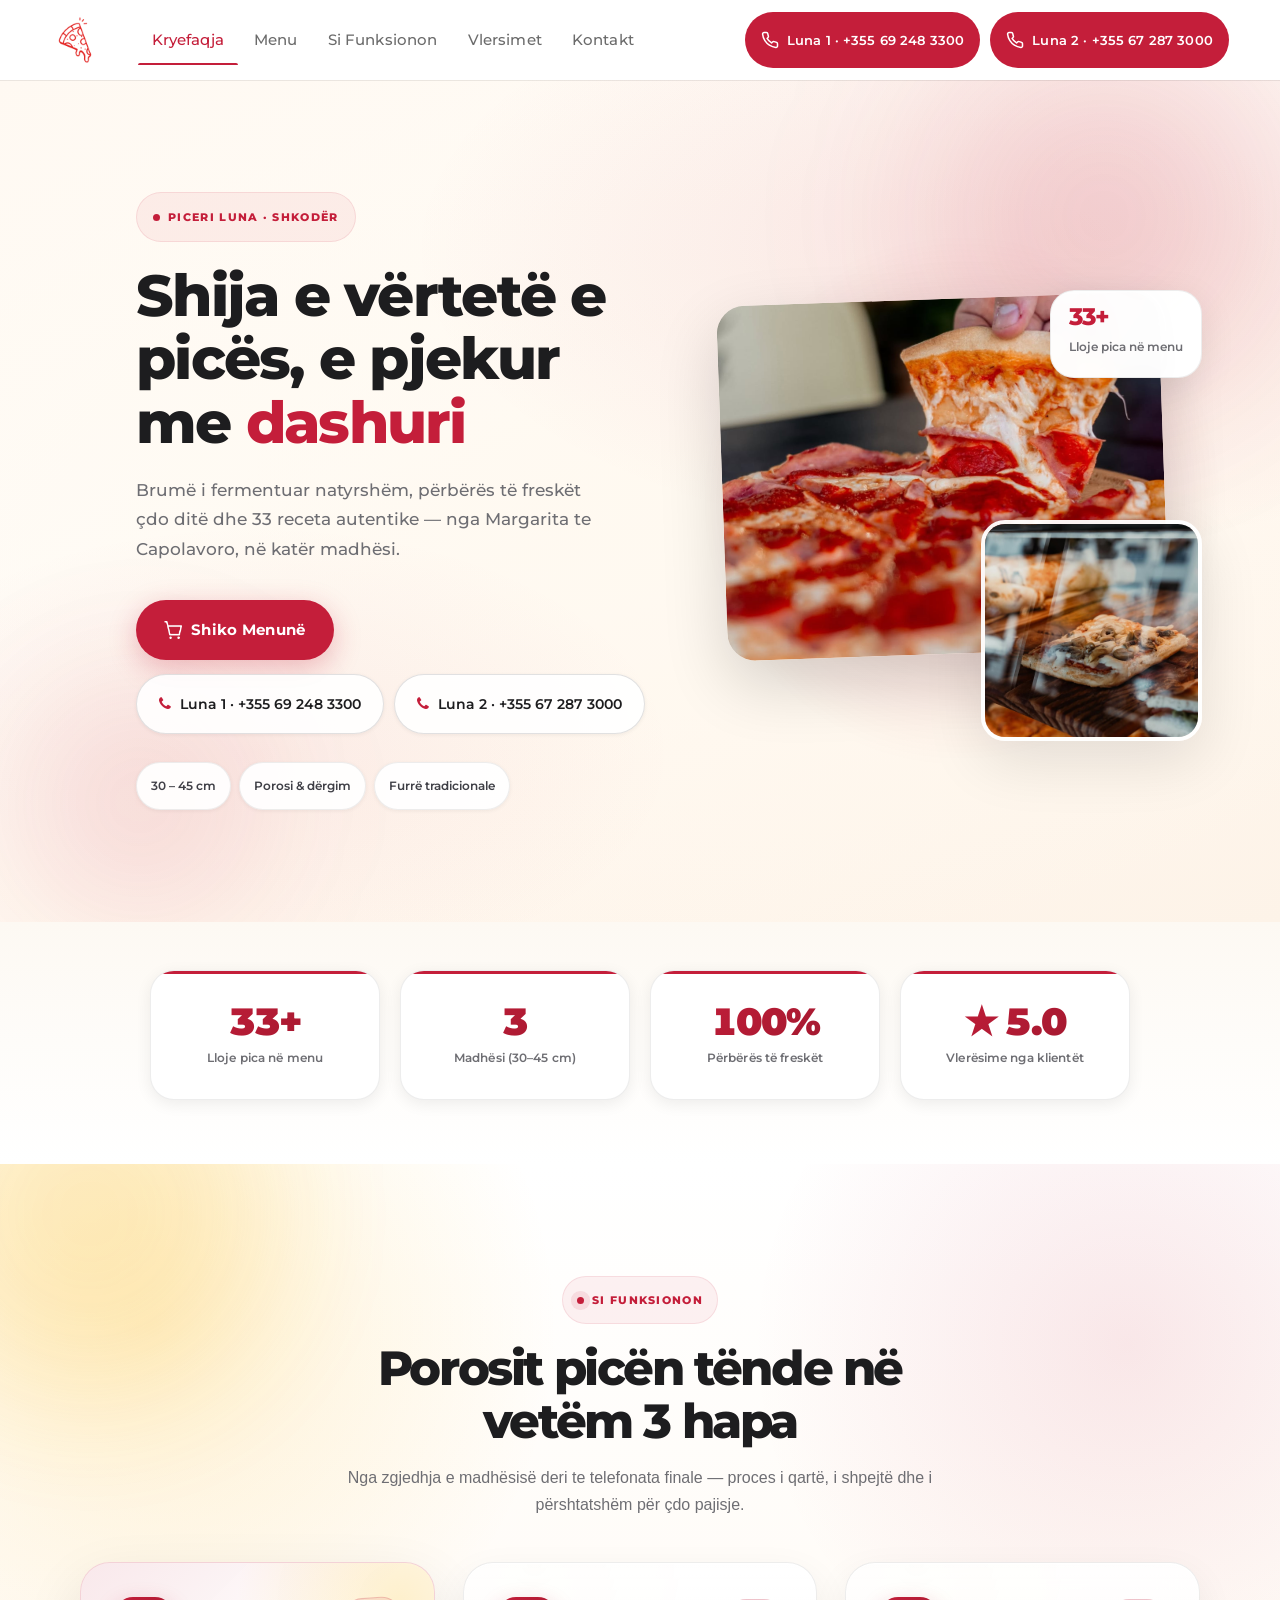
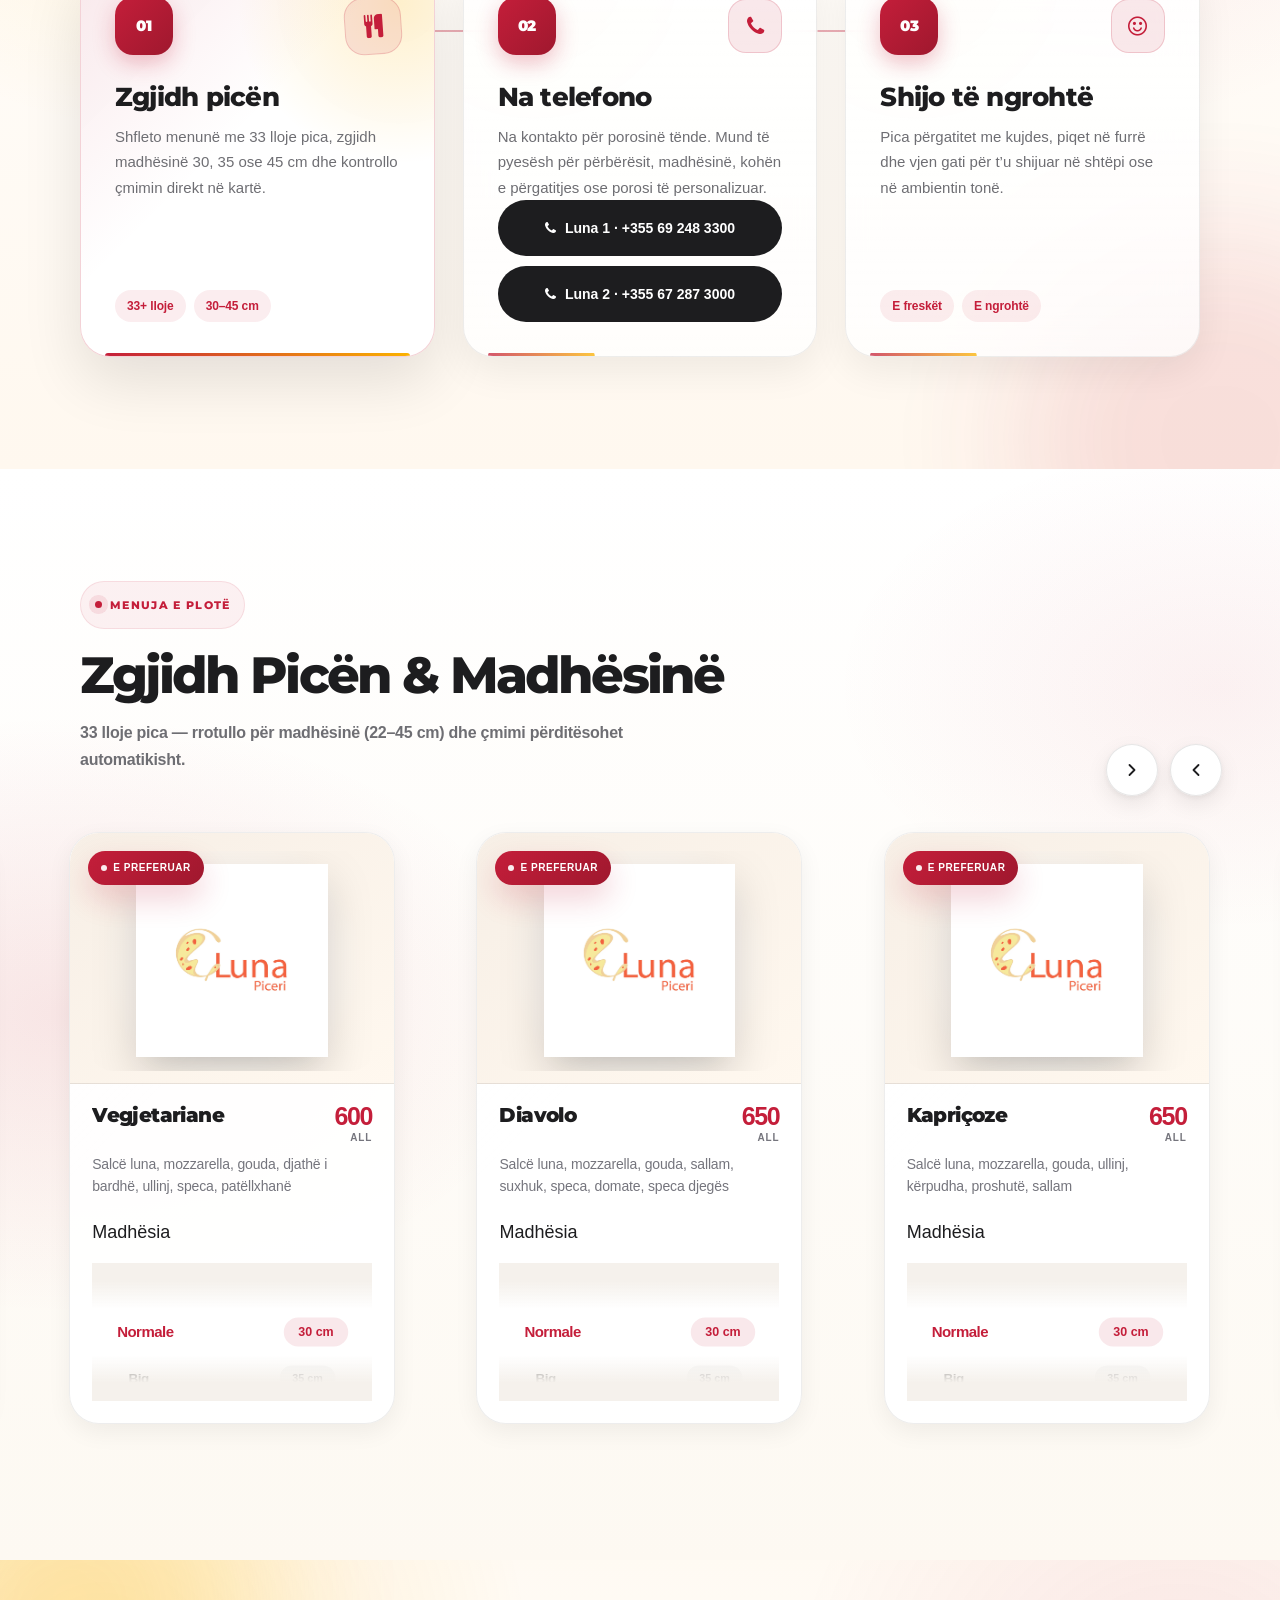
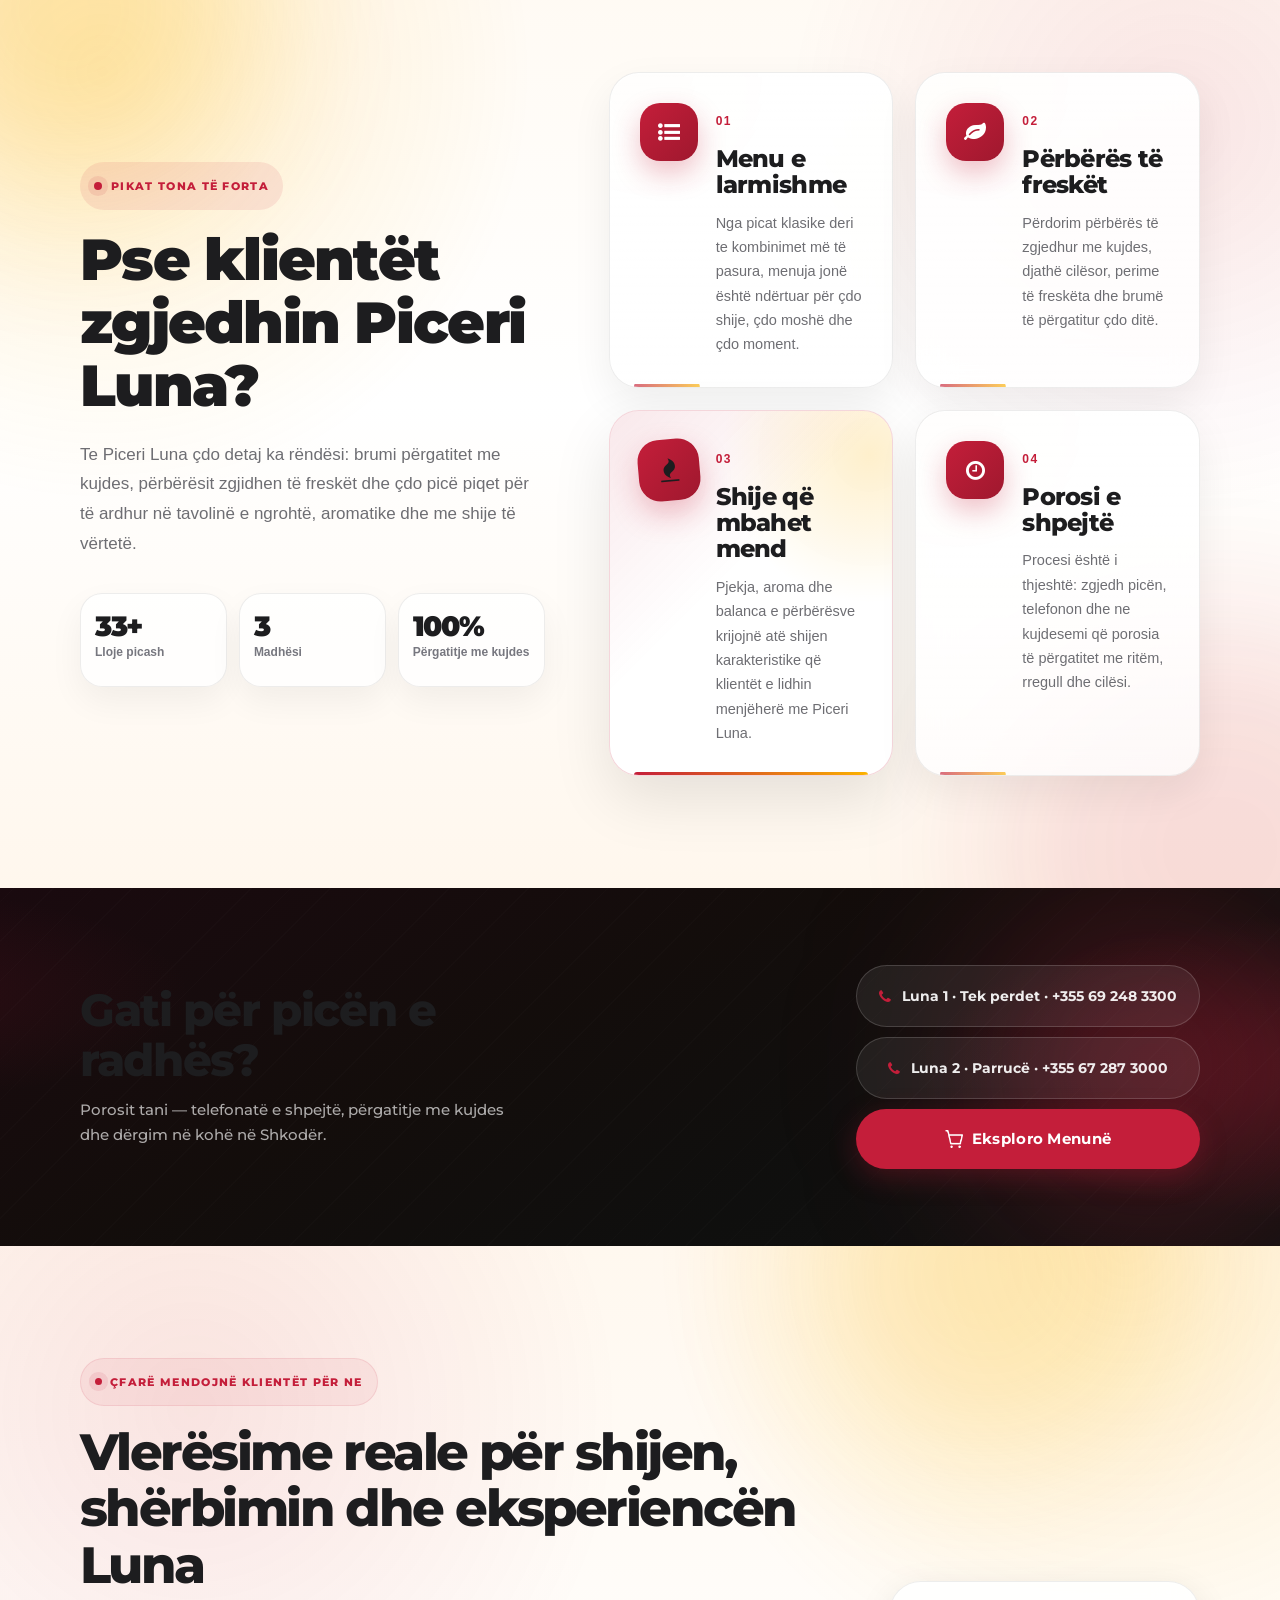
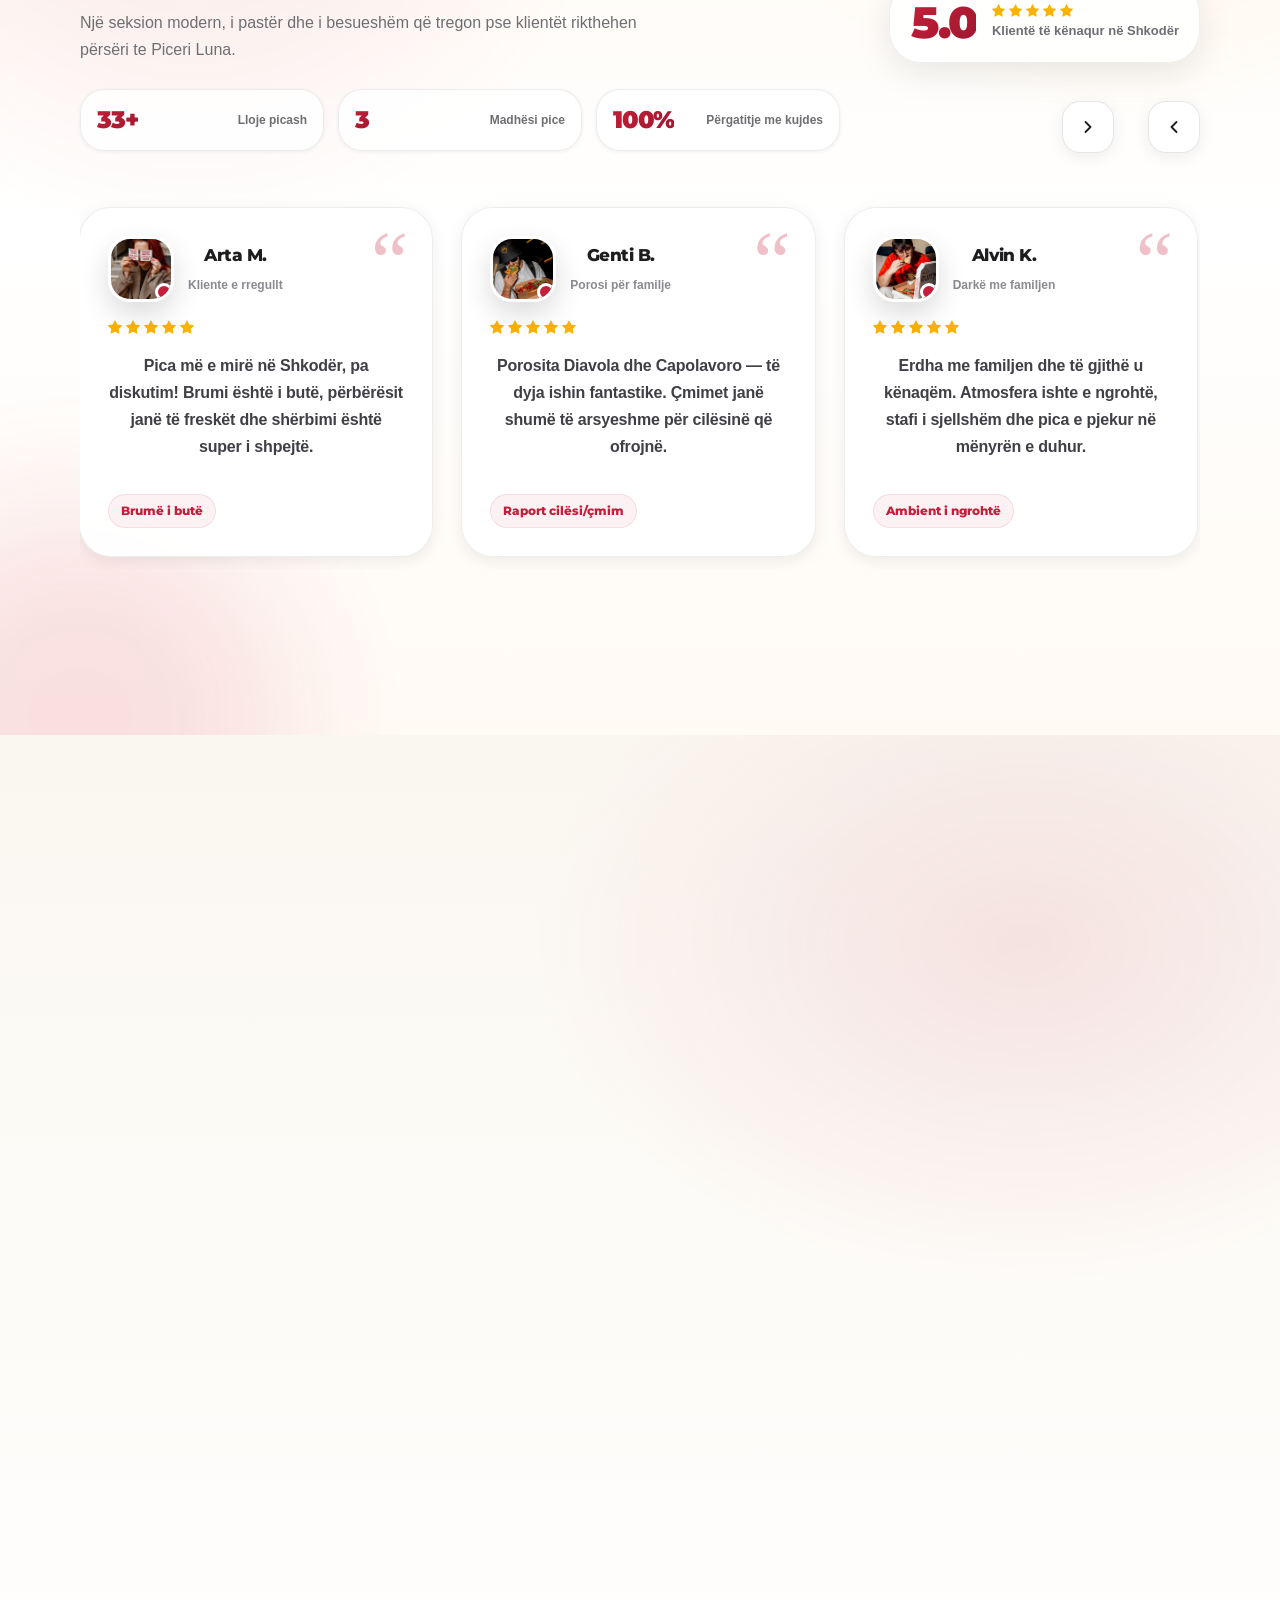
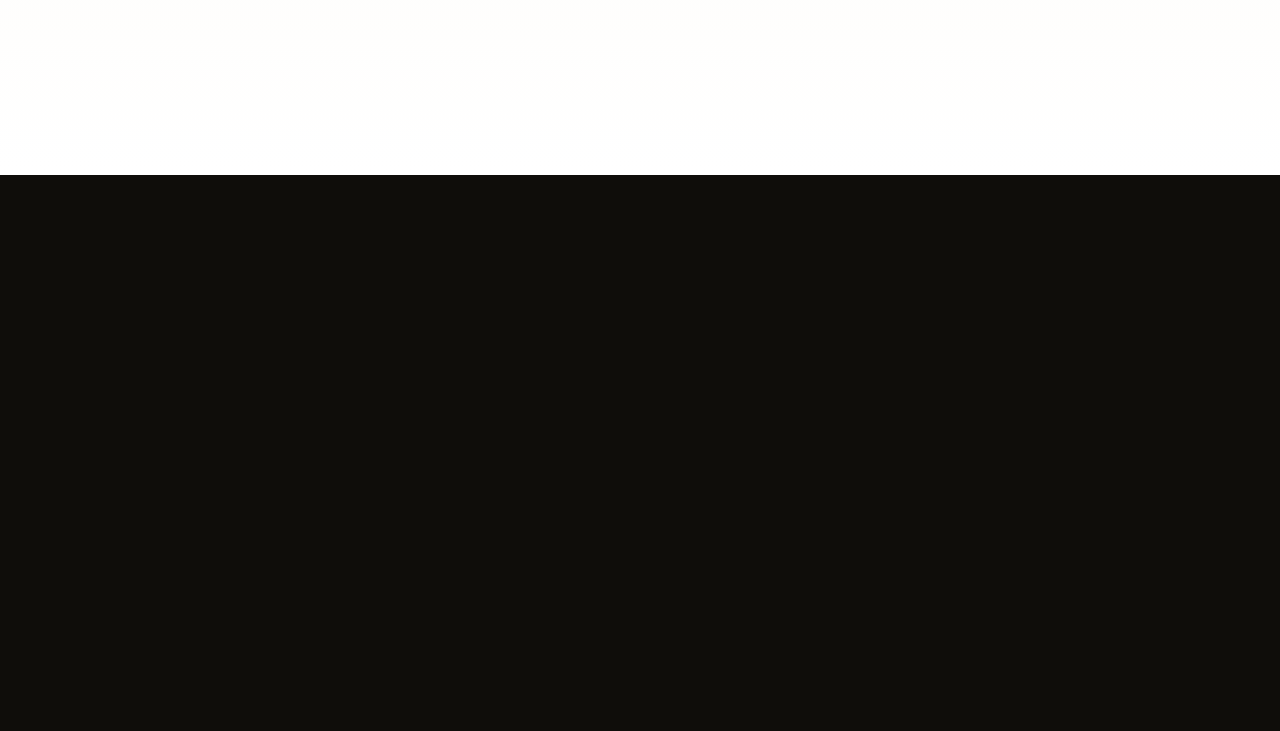
==== commit c8216051: "Laptop" ====
--- a/index.html
+++ b/index.html
@@ -25,6 +25,9 @@
 	<meta property="og:site_name" content="Piceri Luna">
 	<meta property="og:image"
 		content="https://piceri-luna.vercel.app/Piceri%20Luna/SaveClip.App_615700220_18322506685217890_950610819050237562_n.jpg">
+
+	<!-- Theme color for mobile browsers -->
+	<meta name="theme-color" content="#c41e3a">
 
 	<!-- Twitter / X -->
 	<meta name="twitter:card" content="summary_large_image">
@@ -99,26 +102,10 @@
 	<link rel="stylesheet" type="text/css" href="css/style.css">
 	<link rel="stylesheet" type="text/css" href="css/luna-menu.css">
 	<link rel="stylesheet" type="text/css" href="css/luna-home.css">
-
-	<!-- Inline override: neutralise any old header rules still in style.css / luna-home.css -->
+	<link rel="stylesheet" type="text/css" href="css/luna-global.css">
+
+	<!-- Minimal inline overrides: kill old header elements only -->
 	<style>
-		/* ── Force the new header to be full-width and correct height ── */
-		header.ln-header {
-			position: fixed !important;
-			top: 0 !important;
-			left: 0 !important;
-			right: 0 !important;
-			width: 100% !important;
-			max-width: 100% !important;
-			height: 80px !important;
-			min-height: 80px !important;
-			padding: 0 !important;
-			margin: 0 !important;
-			box-sizing: border-box !important;
-			z-index: 1000 !important;
-		}
-
-		/* ── Kill old header styles that would conflict ─────────────── */
 		.header-vacter,
 		.header-inner,
 		.header-logo,
@@ -132,82 +119,14 @@
 			all: unset;
 			display: none !important;
 		}
-
-		/* ── Smooth scroll + body offset ───────────────────────────── */
-		body {
-			scroll-behavior: smooth;
-		}
-
-		/* ── Two-location phone layout ───────────────────────────── */
-		.ln-cta-group,
-		.luna-hero__phone-group,
-		.luna-step__call-group,
-		.luna-cta__phone-group,
-		.ln-mobile__cta-group {
-			display: flex;
-			flex-wrap: wrap;
-			gap: 10px;
-			align-items: center;
-		}
-
-		.ln-cta-group .ln-cta {
-			padding-left: 14px;
-			padding-right: 14px;
-		}
-
-		.ln-cta-group .ln-cta__label {
-			white-space: nowrap;
-			font-size: 13px;
-		}
-
-		.luna-step__call-group,
-		.luna-cta__phone-group,
-		.ln-mobile__cta-group {
-			flex-direction: column;
-			align-items: stretch;
-		}
-
-		.luna-step__call-group .luna-step__call,
-		.luna-cta__phone-group .luna-cta__phone,
-		.ln-mobile__cta-group .ln-mobile__cta {
-			width: 100%;
-			justify-content: center;
-			text-align: center;
-		}
-
-		.footer-menu strong {
-			display: inline-block;
-			margin-top: 6px;
-			color: #1d1d1f;
-			font-weight: 800;
-		}
-
-		@media (max-width: 1199px) {
-			.ln-cta-group {
-				display: none;
-			}
-		}
-
-		@media (max-width: 575px) {
-			.luna-hero__phone-group .luna-hero__btn-ghost {
-				width: 100%;
-				justify-content: center;
-				text-align: center;
-			}
-		}
 	</style>
 </head>
 
 <body class="page-home">
 
-
-	<!-- Preloader Start -->
-	<div id="preloader" class="preloader">
-		<div class="preloader-box">
-			<img src="images/preloader.svg" alt="preloader">
-		</div>
-	</div>
-	<!-- Preloader End -->
+	<!-- Skip navigation — web.dev accessibility -->
+	<a href="#main-content" class="luna-skip-link">Kalo te përmbajtja kryesore</a>
+
 
 
 	<!-- ============================================================
@@ -336,7 +255,7 @@
 
 
 	<!-- Start Of Main Div -->
-	<main class="main">
+	<main class="main" id="main-content">
 
 		<!-- Hero -->
 		<section id="luna-kryefaqja" class="luna-hero luna-section left-padding overflow-h">
@@ -374,11 +293,12 @@
 							<div class="luna-hero__gallery">
 								<div class="luna-hero__img-main">
 									<img src="Piceri Luna/SaveClip.App_615700220_18322506685217890_950610819050237562_n.jpg"
-										alt="Pica Luna e freskët">
+										alt="Pica e freskët nga Piceri Luna, Shkodër" width="480" height="480"
+										loading="eager">
 								</div>
 								<div class="luna-hero__img-secondary">
 									<img src="Piceri Luna/SaveClip.App_685106631_18337195360217890_4773829630763388330_n.jpg"
-										alt="Pica Luna">
+										alt="Pica Luna — shije autentike" width="220" height="220" loading="lazy">
 								</div>
 								<div class="luna-hero__float-card">
 									<strong>33+</strong>
@@ -881,40 +801,57 @@
 				</div>
 				<div class="luna-instagram__grid">
 					<a href="https://www.instagram.com/piceriluna/" target="_blank" rel="noopener"
-						class="luna-instagram__item luna-reveal wow fadeInUp">
+						class="luna-instagram__item luna-reveal wow fadeInUp"
+						aria-label="Shiko foton në Instagram @piceriluna">
 						<img src="Piceri Luna/SaveClip.App_615700220_18322506685217890_950610819050237562_n.jpg"
-							alt="Instagram Luna">
+							alt="Pica e freskët nga Piceri Luna" loading="lazy">
 						<i class="fa fa-instagram" aria-hidden="true"></i>
 					</a>
 					<a href="https://www.instagram.com/piceriluna/" target="_blank" rel="noopener"
-						class="luna-instagram__item luna-reveal wow fadeInUp">
+						class="luna-instagram__item luna-reveal wow fadeInUp"
+						aria-label="Shiko foton në Instagram @piceriluna">
 						<img src="Piceri Luna/SaveClip.App_685106631_18337195360217890_4773829630763388330_n.jpg"
-							alt="Instagram Luna">
+							alt="Piceri Luna — pjekje tradicionale" loading="lazy">
 						<i class="fa fa-instagram" aria-hidden="true"></i>
 					</a>
 					<a href="https://www.instagram.com/piceriluna/" target="_blank" rel="noopener"
-						class="luna-instagram__item luna-reveal wow fadeInUp">
+						class="luna-instagram__item luna-reveal wow fadeInUp"
+						aria-label="Shiko foton në Instagram @piceriluna">
 						<img src="Piceri Luna/SaveClip.App_674475553_18335659585217890_6017470251438360809_n.jpg"
-							alt="Instagram Luna">
+							alt="Piceri Luna — ambient i ngrohtë" loading="lazy">
 						<i class="fa fa-instagram" aria-hidden="true"></i>
 					</a>
 					<a href="https://www.instagram.com/piceriluna/" target="_blank" rel="noopener"
-						class="luna-instagram__item luna-reveal wow fadeInUp">
+						class="luna-instagram__item luna-reveal wow fadeInUp"
+						aria-label="Shiko foton në Instagram @piceriluna">
 						<img src="Piceri Luna/SaveClip.App_574261717_18313631869217890_5692913761550948887_n.jpg"
-							alt="Instagram Luna">
+							alt="Piceri Luna — përbërës të freskët" loading="lazy">
 						<i class="fa fa-instagram" aria-hidden="true"></i>
 					</a>
 					<a href="https://www.instagram.com/piceriluna/" target="_blank" rel="noopener"
-						class="luna-instagram__item luna-reveal wow fadeInUp">
-						<img src="Piceri Luna/lala-azizli-J9UsvmPFOP0-unsplash.jpg" alt="Instagram Luna">
+						class="luna-instagram__item luna-reveal wow fadeInUp"
+						aria-label="Shiko foton në Instagram @piceriluna">
+						<img src="Piceri Luna/lala-azizli-J9UsvmPFOP0-unsplash.jpg" alt="Piceri Luna — shije italiane"
+							loading="lazy">
 						<i class="fa fa-instagram" aria-hidden="true"></i>
 					</a>
 					<a href="https://www.instagram.com/piceriluna/" target="_blank" rel="noopener"
-						class="luna-instagram__item luna-reveal wow fadeInUp">
-						<img src="Piceri Luna/Bukuriavet.jpg" alt="Instagram Luna">
+						class="luna-instagram__item luna-reveal wow fadeInUp"
+						aria-label="Shiko foton në Instagram @piceriluna">
+						<img src="Piceri Luna/Bukuriavet.jpg" alt="Piceri Luna — çdo ditë pica e re" loading="lazy">
 						<i class="fa fa-instagram" aria-hidden="true"></i>
 					</a>
 				</div>
+
+				<!-- Instagram follow CTA -->
+				<div class="luna-instagram__cta wow fadeInUp">
+					<a href="https://www.instagram.com/piceriluna/" target="_blank" rel="noopener"
+						class="luna-instagram__follow-btn" aria-label="Ndiq Piceri Luna në Instagram">
+						<i class="fa fa-instagram" aria-hidden="true"></i>
+						Ndiq @piceriluna në Instagram
+					</a>
+				</div>
+
 			</div>
 		</section>
 
@@ -923,75 +860,84 @@
 
 
 	<!-- Start Of Footer -->
-	<footer id="luna-kontakt">
-		<div class="footer ptb-100 bg-yellow position-r overflow-h">
-			<div class="footer-pattern-1 wow fadeInLeft animation-delay-5">
-				<img src="Piceri Luna/Les bons moments - Francine.webp" alt="Piceri Luna">
-			</div>
-
-
+	<footer id="luna-kontakt" class="luna-footer">
+
+		<!-- Main content grid -->
+		<div class="luna-footer__main">
+			<div class="container">
+				<div class="luna-footer__grid">
+
+					<!-- Brand column -->
+					<div class="luna-footer__brand wow fadeInUp">
+						<a href="#luna-kryefaqja" class="luna-footer__logo-link" aria-label="Piceri Luna – kryefaqja">
+							<img src="Piceri Luna/Les bons moments - Francine.webp" alt="Piceri Luna"
+								class="luna-footer__logo">
+						</a>
+						<p class="luna-footer__tagline">Shija e vërtetë e picës, e pjekur me dashuri në Shkodër.</p>
+						<div class="luna-footer__socials">
+							<a href="https://www.instagram.com/piceriluna/" target="_blank" rel="noopener"
+								class="luna-footer__social-link" aria-label="Instagram @piceriluna">
+								<i class="fa fa-instagram" aria-hidden="true"></i>
+							</a>
+						</div>
+						<a href="https://www.instagram.com/piceriluna/" target="_blank" rel="noopener"
+							class="luna-footer__insta-btn">
+							<i class="fa fa-instagram" aria-hidden="true"></i>
+							Ndiq @piceriluna
+						</a>
+					</div>
+
+					<!-- Navigation links -->
+					<div class="luna-footer__col wow fadeInUp">
+						<h6 class="luna-footer__col-title">Linqe</h6>
+						<ul class="luna-footer__list">
+							<li><a href="#luna-kryefaqja">Kryefaqja</a></li>
+							<li><a href="#luna-menu">Menuja</a></li>
+							<li><a href="#luna-hapat">Si Funksionon</a></li>
+							<li><a href="#luna-vlersimet">Vlersimet</a></li>
+							<li><a href="#luna-kontakt">Kontakt</a></li>
+						</ul>
+					</div>
+
+					<!-- Favorites -->
+					<div class="luna-footer__col wow fadeInUp">
+						<h6 class="luna-footer__col-title">Të Preferuarat</h6>
+						<ul class="luna-footer__list">
+							<li><a href="#luna-menu">Margarita</a></li>
+							<li><a href="#luna-menu">Diavolo</a></li>
+							<li><a href="#luna-menu">Capolavoro</a></li>
+							<li><a href="#luna-menu">Tonata</a></li>
+							<li><a href="#luna-menu">Kalzone</a></li>
+						</ul>
+					</div>
+
+					<!-- Contact -->
+					<div class="luna-footer__col wow fadeInUp">
+						<h6 class="luna-footer__col-title">Kontakt</h6>
+						<ul class="luna-footer__list">
+							<li><span class="luna-footer__loc">Luna 1 · Tek perdet</span></li>
+							<li><a href="tel:+355692483300">+355 69 248 3300</a></li>
+							<li><span class="luna-footer__loc">Luna 2 · Parrucë</span></li>
+							<li><a href="tel:+355672873000">+355 67 287 3000</a></li>
+							<li style="margin-top:10px"><a href="#luna-hapat">Si të Porosisni</a></li>
+							<li><a href="#luna-menu">Shiko Menunë</a></li>
+						</ul>
+					</div>
+
+				</div><!-- /.luna-footer__grid -->
+			</div><!-- /.container -->
+		</div><!-- /.luna-footer__main -->
+
+		<!-- Copyright bar -->
+		<div class="luna-footer__bottom">
+			<div class="container">
+				<p>&#169; 2026 Piceri Luna, Shkodër. Të gjitha të drejtat e rezervuara.
+					&nbsp;|&nbsp; Luna 1: <a href="tel:+355692483300">+355 69 248 3300</a>
+					&nbsp;|&nbsp; Luna 2: <a href="tel:+355672873000">+355 67 287 3000</a>
+				</p>
+			</div>
 		</div>
-		<div class="container">
-			<div class="row">
-				<div class="col-xl-3 col-lg-6 col-md-6 footer-box wow fadeInUp">
-					<h6 class="footer-title text-uppercase">Linqe</h6>
-					<ul class="footer-menu">
-						<li><a href="#luna-kryefaqja">Kryefaqja</a></li>
-						<li><a href="#luna-menu">Menuja</a></li>
-						<li><a href="#luna-hapat">Si Funksionon</a></li>
-						<li><a href="#luna-vlersimet">Vlersimet</a></li>
-						<li><a href="#luna-kontakt">Kontakt</a></li>
-					</ul>
-				</div>
-				<div class="col-xl-3 col-lg-6 col-md-6 footer-box wow fadeInUp">
-					<h6 class="footer-title text-uppercase">Të Preferuarat</h6>
-					<ul class="footer-menu">
-						<li><a href="#luna-menu">Margarita</a></li>
-						<li><a href="#luna-menu">Diavolo</a></li>
-						<li><a href="#luna-menu">Capolavoro</a></li>
-						<li><a href="#luna-menu">Tonata</a></li>
-						<li><a href="#luna-menu">Kalzone</a></li>
-					</ul>
-				</div>
-				<div class="col-xl-3 col-lg-6 col-md-6 footer-box wow fadeInUp">
-					<h6 class="footer-title text-uppercase">Kontakt</h6>
-					<ul class="footer-menu">
-						<li><strong>Luna 1 - Tek perdet</strong></li>
-						<li><a href="tel:+355692483300">+355 69 248 3300</a></li>
-						<li><strong>Luna 2 - Parrucë</strong></li>
-						<li><a href="tel:+355672873000">+355 67 287 3000</a></li>
-						<li><a href="#luna-hapat">Si të Porosisni</a></li>
-						<li><a href="#luna-menu">Shiko Menunë</a></li>
-					</ul>
-				</div>
-				<div class="col-xl-3 col-lg-6 col-md-6 footer-box wow fadeInUp">
-					<h6 class="footer-title text-uppercase">Rrjetet Sociale</h6>
-					<ul class="footer-social">
-						<li><a href="https://www.instagram.com/piceriluna/" target="_blank" rel="noopener"
-								class="instagram"><i class="fa fa-instagram" aria-hidden="true"></i></a></li>
-					</ul>
-					<div class="footer-offers-text">
-						<p>Ndiqni @piceriluna për oferta dhe foto të reja çdo ditë.</p>
-					</div>
-					<div class="footer-sign-up">
-						<a href="https://www.instagram.com/piceriluna/" target="_blank" rel="noopener"
-							class="btn-ct btn-small">Ndiq në Instagram</a>
-					</div>
-				</div>
-			</div>
-		</div>
-		</div>
-		<div class="copyright">
-			<div class="container">
-				<div class="text-center">
-					<p>&#169; 2026 Piceri Luna, Shkodër. Të gjitha të drejtat e rezervuara. &nbsp;|&nbsp;
-						Luna 1: <a href="tel:+355692483300">+355 69 248 3300</a>
-						&nbsp;|&nbsp;
-						Luna 2: <a href="tel:+355672873000">+355 67 287 3000</a>
-					</p>
-				</div>
-			</div>
-		</div>
+
 	</footer>
 	<!-- End Of Footer -->
 
--- a/css/style.css
+++ b/css/style.css
@@ -3379,7 +3379,7 @@
 }
 
 .custom-pagination ul li a.active, .custom-pagination ul li a:hover {
-  background-color: #fbb200;
+  background-color: #f22e3e;
 }
 
 /*----- Heading Style -----*/
@@ -3419,11 +3419,11 @@
 /*----- Button Style -----*/
 .btn-ct {
   font-weight: 600;
-  border: 2px solid #fbb200;
+  border: 2px solid #f22e3e;
   border-radius: 50px;
   font-size: 20px;
   padding: 12px 30px;
-  background: #fbb200;
+  background: #f22e3e;
   color: #ffffff;
   display: -webkit-inline-box;
   display: -ms-inline-flexbox;
@@ -3471,7 +3471,7 @@
   width: 50px;
   height: 50px;
   line-height: 50px !important;
-  background: #fbb200 !important;
+  background: #f22e3e !important;
   border-radius: 100%;
   position: relative;
 }
@@ -3524,7 +3524,7 @@
 .owl-dots .owl-dot {
   width: 14px;
   height: 14px;
-  border: 2px solid #fbb200 !important;
+  border: 2px solid #f22e3e !important;
   display: block;
   border-radius: 100%;
   margin: 0px 4px;
@@ -3534,7 +3534,7 @@
 }
 
 .owl-dots .owl-dot.active {
-  background: #fbb200 !important;
+  background: #f22e3e !important;
 }
 
 /*----- Form Style -----*/
@@ -3832,7 +3832,7 @@
 }
 
 .menu > ul ul {
-  background: #fbb200;
+  background: #f22e3e;
   position: absolute;
   min-width: 200px;
   border-radius: 10px;
@@ -3964,7 +3964,7 @@
   left: 0;
   width: 100%;
   height: 100%;
-  background: #fbb200;
+  background: #f22e3e;
 }
 
 .search-form {
@@ -4203,7 +4203,7 @@
 }
 
 .cart-drawer .cart-list .quantity button:hover {
-  background: #fbb200;
+  background: #f22e3e;
   color: #ffffff;
 }
 
@@ -4295,8 +4295,8 @@
 }
 
 .cart-drawer .cart-footer .cart-button ul .btn-ct.subtotal:hover {
-  background: #fbb200;
-  border-color: #fbb200;
+  background: #f22e3e;
+  border-color: #f22e3e;
 }
 
 .cart-drawer .cart-footer .cart-footer-des {
@@ -4543,7 +4543,7 @@
 
 .slider-round {
   width: 100%;
-  background: #fbb200;
+  background: #f22e3e;
   border-radius: 100%;
   position: relative;
   -webkit-transform: translate(50%);
@@ -4709,7 +4709,7 @@
 .item-rating ul li {
   padding: 0px 3px;
   font-size: 14px;
-  color: #fbb200;
+  color: #f22e3e;
 }
 
 .item-rating ul li:first-child {
@@ -4813,7 +4813,7 @@
 .testimonial-rating ul li {
   padding: 0px 3px;
   font-size: 14px;
-  color: #fbb200;
+  color: #f22e3e;
 }
 
 .client-desc {
@@ -5190,7 +5190,7 @@
   height: 40px;
   line-height: 40px;
   color: #ffffff;
-  background-color: #fbb200;
+  background-color: #f22e3e;
   text-align: center;
   border-radius: 50%;
 }
@@ -5318,8 +5318,8 @@
 }
 
 .tab-link li a.active, .tab-link li a:hover {
-  border-color: #fbb200;
-  background-color: #fbb200;
+  border-color: #f22e3e;
+  background-color: #f22e3e;
   color: #ffffff;
 }
 
@@ -5437,7 +5437,7 @@
 }
 
 .blog-search .blog-search-btn:hover {
-  background: #fbb200;
+  background: #f22e3e;
 }
 
 .blog-cate ul li {
@@ -5540,8 +5540,8 @@
 }
 
 .blog-tags ul li a:hover {
-  border-color: #fbb200;
-  background-color: #fbb200;
+  border-color: #f22e3e;
+  background-color: #f22e3e;
   color: #ffffff;
 }
 
@@ -5616,7 +5616,7 @@
 }
 
 .blog-detail-part .prev-post a:hover {
-  color: #fbb200;
+  color: #f22e3e;
 }
 
 .blog-des-title {
@@ -5839,23 +5839,23 @@
   width: 16px;
   height: 16px;
   border-radius: 50%;
-  background: #fbb200;
+  background: #f22e3e;
   cursor: pointer;
   -webkit-transition: all .15s ease-in-out;
   transition: all .15s ease-in-out;
 }
 
 .range-slider-range::-webkit-slider-thumb:hover {
-  background: #fbb200;
-  -webkit-box-shadow: 0 0 0 2px #ffffff, 0 0 0 4px #fbb200;
-          box-shadow: 0 0 0 2px #ffffff, 0 0 0 4px #fbb200;
+  background: #f22e3e;
+  -webkit-box-shadow: 0 0 0 2px #ffffff, 0 0 0 4px #f22e3e;
+          box-shadow: 0 0 0 2px #ffffff, 0 0 0 4px #f22e3e;
   cursor: pointer;
 }
 
 .range-slider-range:active::-webkit-slider-thumb {
-  background: #fbb200;
-  -webkit-box-shadow: 0 0 0 2px #ffffff, 0 0 0 4px #fbb200;
-          box-shadow: 0 0 0 2px #ffffff, 0 0 0 4px #fbb200;
+  background: #f22e3e;
+  -webkit-box-shadow: 0 0 0 2px #ffffff, 0 0 0 4px #f22e3e;
+          box-shadow: 0 0 0 2px #ffffff, 0 0 0 4px #f22e3e;
 }
 
 .range-slider-range::-moz-range-thumb {
@@ -5863,20 +5863,20 @@
   height: 16px;
   border: 0;
   border-radius: 50%;
-  background: #fbb200;
+  background: #f22e3e;
   cursor: pointer;
   -webkit-transition: all .15s ease-in-out;
   transition: all .15s ease-in-out;
 }
 
 .range-slider-range::-moz-range-thumb:hover {
-  background: #fbb200;
-  box-shadow: 0 0 0 2px #ffffff, 0 0 0 4px #fbb200;
+  background: #f22e3e;
+  box-shadow: 0 0 0 2px #ffffff, 0 0 0 4px #f22e3e;
 }
 
 .range-slider-range:active::-moz-range-thumb {
-  background: #fbb200;
-  box-shadow: 0 0 0 2px #ffffff, 0 0 0 4px #fbb200;
+  background: #f22e3e;
+  box-shadow: 0 0 0 2px #ffffff, 0 0 0 4px #f22e3e;
 }
 
 .price-filter-btn {
@@ -6004,9 +6004,9 @@
   width: 30px;
   -webkit-transition: all 400ms ease;
   transition: all 400ms ease;
-  border: 2px solid #fbb200;
+  border: 2px solid #f22e3e;
   border-radius: 100%;
-  background: #fbb200;
+  background: #f22e3e;
   margin-top: 0 !important;
   -webkit-transform: translateY(-50%);
           transform: translateY(-50%);
@@ -6062,7 +6062,7 @@
 }
 
 .gc-overlay-area [class*="gc-icon-"] {
-  border: 2px solid #fbb200;
+  border: 2px solid #f22e3e;
 }
 
 .gc-overlay-area [class*=gc-icon-next]::before {
@@ -6174,7 +6174,7 @@
 }
 
 .star-rating label:hover, .star-rating label:hover ~ label, .star-rating input[type=radio]:checked ~ label {
-  color: #fbb200;
+  color: #f22e3e;
   opacity: 1;
 }
 
@@ -6202,7 +6202,7 @@
 }
 
 .review-link:hover {
-  color: #fbb200;
+  color: #f22e3e;
 }
 
 .product-description {
@@ -6278,7 +6278,7 @@
 }
 
 .add-cart-box .number span:hover {
-  color: #fbb200;
+  color: #f22e3e;
 }
 
 .add-cart-box .cart-button {
@@ -6305,8 +6305,8 @@
 }
 
 .add-cart-box .wish-btn:hover {
-  background-color: #fbb200;
-  border-color: #fbb200;
+  background-color: #f22e3e;
+  border-color: #f22e3e;
   color: #ffffff;
 }
 
@@ -6402,7 +6402,7 @@
 }
 
 .table .number span:hover {
-  color: #fbb200;
+  color: #f22e3e;
 }
 
 .table .product-name .pro-title {
@@ -6516,8 +6516,8 @@
 }
 
 .form-check .form-check-input:checked {
-  background-color: #fbb200;
-  border: 2px solid #fbb200 !important;
+  background-color: #f22e3e;
+  border: 2px solid #f22e3e !important;
 }
 
 .form-check-input + .form-check-label {
@@ -6664,7 +6664,7 @@
 }
 
 .footer-social li a:hover {
-  background: #fbb200;
+  background: #f22e3e;
 }
 
 .footer-social li:first-child {
@@ -6770,7 +6770,7 @@
 }
 
 .copyright a:hover {
-  color: #fbb200;
+  color: #f22e3e;
 }
 
 @media (max-width: 1700px) {
--- a/css/luna-menu.css
+++ b/css/luna-menu.css
@@ -813,6 +813,12 @@
 	pointer-events: none !important;
 }
 
+/* Kill the old PNG-arrow ::before overlays from style.css */
+.luna-menu-section .menu-slider .owl-nav button.owl-prev::before,
+.luna-menu-section .menu-slider .owl-nav button.owl-next::before {
+	display: none !important;
+}
+
 /* Only the real buttons receive clicks */
 .luna-menu-section .menu-slider .owl-nav button.owl-prev,
 .luna-menu-section .menu-slider .owl-nav button.owl-next {
@@ -820,64 +826,76 @@
 	display: inline-flex !important;
 	align-items: center !important;
 	justify-content: center !important;
-	width: 48px !important;
-	height: 48px !important;
-	min-width: 48px !important;
-	min-height: 48px !important;
+	width: 52px !important;
+	height: 52px !important;
+	min-width: 52px !important;
+	min-height: 52px !important;
 	margin: 0 !important;
 	padding: 0 !important;
-	border: 1px solid rgba(29, 29, 31, 0.1) !important;
-	border-radius: 50% !important;
+	border: 1.5px solid rgba(29, 29, 31, 0.11) !important;
+	border-radius: 999px !important;
 	background: rgba(255, 255, 255, 0.96) !important;
 	color: #1d1d1f !important;
-	box-shadow: 0 12px 30px rgba(0, 0, 0, 0.1) !important;
-	backdrop-filter: blur(16px);
-	-webkit-backdrop-filter: blur(16px);
+	box-shadow:
+		0 2px 6px rgba(0, 0, 0, 0.06),
+		0 8px 22px rgba(0, 0, 0, 0.08) !important;
+	backdrop-filter: blur(20px);
+	-webkit-backdrop-filter: blur(20px);
 	cursor: pointer !important;
 	overflow: hidden !important;
 	z-index: 60 !important;
 	pointer-events: auto !important;
+	-webkit-tap-highlight-color: transparent;
+	outline: none;
 	transition:
-		transform 0.25s ease,
-		background 0.25s ease,
-		color 0.25s ease,
-		border-color 0.25s ease,
-		box-shadow 0.25s ease;
+		transform 0.3s cubic-bezier(0.34, 1.56, 0.64, 1),
+		background 0.22s ease,
+		color 0.22s ease,
+		border-color 0.22s ease,
+		box-shadow 0.22s ease !important;
 }
 
 .luna-menu-section .menu-slider .owl-nav button.owl-prev:hover,
 .luna-menu-section .menu-slider .owl-nav button.owl-next:hover {
-	transform: translateY(-3px);
+	transform: translateY(-4px) scale(1.06) !important;
 	background: #c41e3a !important;
 	color: #ffffff !important;
 	border-color: #c41e3a !important;
-	box-shadow: 0 16px 36px rgba(196, 30, 58, 0.3) !important;
+	box-shadow:
+		0 4px 12px rgba(196, 30, 58, 0.22),
+		0 14px 36px rgba(196, 30, 58, 0.32) !important;
 }
 
 .luna-menu-section .menu-slider .owl-nav button.owl-prev:active,
 .luna-menu-section .menu-slider .owl-nav button.owl-next:active {
-	transform: translateY(-1px) scale(0.96);
-}
-
-/* Text arrows */
+	transform: scale(0.93) !important;
+	transition-duration: 0.1s !important;
+}
+
+/* SVG arrow spans */
 .luna-menu-section .menu-slider .owl-nav button span {
 	display: flex !important;
 	align-items: center !important;
 	justify-content: center !important;
 	width: 100% !important;
 	height: 100% !important;
-	font-size: 30px !important;
-	font-weight: 400 !important;
-	line-height: 1 !important;
-	transform: translateY(-2px);
+	font-size: 0 !important;
 	pointer-events: none !important;
 }
 
-/* Font Awesome arrows, if the theme uses icons */
-.luna-menu-section .menu-slider .owl-nav button i {
-	font-size: 18px !important;
-	line-height: 1 !important;
-	pointer-events: none !important;
+.luna-menu-section .menu-slider .owl-nav button span svg {
+	display: block;
+	flex-shrink: 0;
+	stroke: currentColor;
+	transition: transform 0.22s cubic-bezier(0.34, 1.56, 0.64, 1);
+}
+
+.luna-menu-section .menu-slider .owl-nav button.owl-prev:hover span svg {
+	transform: translateX(-2px);
+}
+
+.luna-menu-section .menu-slider .owl-nav button.owl-next:hover span svg {
+	transform: translateX(2px);
 }
 
 /* Disabled arrow */
@@ -1046,13 +1064,14 @@
 	}
 
 	/*
-		Native mobile scroll row.
-		No Owl wrappers, no JS drag handler, no preventDefault conflict.
+		Native mobile scroll row — flex-based so card widths are always explicit
+		and can never collapse (unlike grid minmax(0,…) which allows zero-width).
 	*/
 	#luna-pizza-carousel.luna-pizza-scroll {
-		display: grid !important;
-		grid-auto-flow: column !important;
-		grid-auto-columns: minmax(0, 84vw) !important;
+		display: flex !important;
+		flex-direction: row !important;
+		flex-wrap: nowrap !important;
+		align-items: stretch !important;
 		gap: 16px !important;
 
 		width: 100vw !important;
@@ -1087,15 +1106,17 @@
 		display: none !important;
 	}
 
+	/* Each card gets a fixed flex-basis — it can never shrink to a sliver */
 	#luna-pizza-carousel.luna-pizza-scroll > .luna-card {
-		width: 100% !important;
-		max-width: none !important;
-		min-width: 0 !important;
+		flex: 0 0 84vw !important;
+		width: 84vw !important;
+		min-width: 84vw !important;
+		max-width: 84vw !important;
 		height: auto !important;
 		margin: 0 !important;
 		padding: 0 !important;
 
-		scroll-snap-align: center !important;
+		scroll-snap-align: start !important;
 		scroll-snap-stop: always !important;
 
 		transform: translateZ(0);
@@ -1136,118 +1157,20 @@
 		user-drag: none !important;
 	}
 
-	/*
-		Critical mobile fix:
-		The size picker must NOT be a vertical scroll wheel on phones.
-		It becomes 3 tap buttons, so it no longer steals horizontal swipes.
-	*/
+	/* Keep the Apple-style wheel picker intact on mobile. */
 	#luna-pizza-carousel.luna-pizza-scroll .luna-card__picker {
 		padding-left: 17px !important;
 		padding-right: 17px !important;
 		padding-bottom: 18px !important;
 	}
 
-	#luna-pizza-carousel.luna-pizza-scroll .luna-picker,
-	#luna-pizza-carousel.luna-pizza-scroll .luna-picker__window,
-	#luna-pizza-carousel.luna-pizza-scroll .luna-picker__wheel {
-		position: relative !important;
-		height: auto !important;
-		min-height: 0 !important;
-		max-height: none !important;
-		overflow: visible !important;
-	}
-
-	#luna-pizza-carousel.luna-pizza-scroll .luna-picker {
-		gap: 8px !important;
-	}
-
-	#luna-pizza-carousel.luna-pizza-scroll .luna-picker__window,
-	#luna-pizza-carousel.luna-pizza-scroll .luna-picker__wheel {
-		border: 1px solid rgba(29, 29, 31, 0.08) !important;
-		border-radius: 18px !important;
-		background: rgba(245, 241, 236, 0.92) !important;
-		box-shadow: inset 0 1px 0 rgba(255, 255, 255, 0.75) !important;
-	}
-
-	#luna-pizza-carousel.luna-pizza-scroll .luna-picker__window::before,
-	#luna-pizza-carousel.luna-pizza-scroll .luna-picker__wheel::before,
-	#luna-pizza-carousel.luna-pizza-scroll .luna-picker__selection,
-	#luna-pizza-carousel.luna-pizza-scroll .luna-picker__shade {
-		display: none !important;
-	}
-
+	/*
+		touch-action: pan-y lets the wheel scroll vertically.
+		Horizontal swipes on the wheel fall through to the card carousel.
+		The browser decides the gesture direction — no JS conflict.
+	*/
 	#luna-pizza-carousel.luna-pizza-scroll .luna-picker__list {
-		display: grid !important;
-		grid-template-columns: repeat(3, minmax(0, 1fr)) !important;
-		gap: 6px !important;
-
-		width: 100% !important;
-		height: auto !important;
-		min-height: 0 !important;
-		max-height: none !important;
-
-		margin: 0 !important;
-		padding: 6px !important;
-
-		overflow: visible !important;
-		overflow-x: visible !important;
-		overflow-y: visible !important;
-
-		scroll-snap-type: none !important;
-		-webkit-overflow-scrolling: auto !important;
-
-		touch-action: manipulation !important;
-	}
-
-	#luna-pizza-carousel.luna-pizza-scroll .luna-picker__option {
-		display: flex !important;
-		flex-direction: column !important;
-		align-items: center !important;
-		justify-content: center !important;
-		gap: 4px !important;
-
-		width: 100% !important;
-		height: 48px !important;
-		min-height: 48px !important;
-
-		margin: 0 !important;
-		padding: 6px 4px !important;
-
-		border-radius: 14px !important;
-		background: rgba(255, 255, 255, 0.72) !important;
-
-		scroll-snap-align: none !important;
-		touch-action: manipulation !important;
-	}
-
-	#luna-pizza-carousel.luna-pizza-scroll .luna-picker__option-name {
-		font-size: 13px !important;
-		font-weight: 850 !important;
-		line-height: 1 !important;
-		letter-spacing: -0.02em !important;
-		text-align: center !important;
-	}
-
-	#luna-pizza-carousel.luna-pizza-scroll .luna-picker__option-size {
-		min-width: auto !important;
-		min-height: auto !important;
-		height: auto !important;
-		padding: 0 !important;
-		background: transparent !important;
-		font-size: 11px !important;
-		line-height: 1 !important;
-	}
-
-	#luna-pizza-carousel.luna-pizza-scroll .luna-picker__option.is-active {
-		background: #ffffff !important;
-		box-shadow:
-			0 6px 16px rgba(0, 0, 0, 0.06),
-			0 0 0 1px rgba(196, 30, 58, 0.16) !important;
-	}
-
-	#luna-pizza-carousel.luna-pizza-scroll .luna-picker__option.is-active .luna-picker__option-name,
-	#luna-pizza-carousel.luna-pizza-scroll .luna-picker__option.is-active .luna-picker__option-size {
-		color: var(--luna-accent, #c41e3a) !important;
+		touch-action: pan-y !important;
 	}
 
 	/* Remove hover movement on touch devices. */
@@ -1265,7 +1188,6 @@
 
 @media (max-width: 420px) {
 	#luna-pizza-carousel.luna-pizza-scroll {
-		grid-auto-columns: minmax(0, 86vw) !important;
 		gap: 14px !important;
 		padding-left: 16px !important;
 		padding-right: 16px !important;
@@ -1273,6 +1195,13 @@
 		scroll-padding-right: 16px !important;
 	}
 
+	#luna-pizza-carousel.luna-pizza-scroll > .luna-card {
+		flex: 0 0 86vw !important;
+		width: 86vw !important;
+		min-width: 86vw !important;
+		max-width: 86vw !important;
+	}
+
 	#luna-pizza-carousel.luna-pizza-scroll .luna-card__surface {
 		min-height: 476px !important;
 	}
--- a/css/luna-home.css
+++ b/css/luna-home.css
@@ -1457,40 +1457,91 @@
 	display: flex;
 	align-items: center;
 	gap: 10px;
+	z-index: 10;
 }
 
 .luna-testimonials__slider .owl-nav button.owl-prev,
 .luna-testimonials__slider .owl-nav button.owl-next {
+	position: relative !important;
 	display: inline-flex !important;
 	align-items: center !important;
 	justify-content: center !important;
-	width: 48px !important;
-	height: 48px !important;
+	width: 52px !important;
+	height: 52px !important;
+	min-width: 52px !important;
 	border-radius: 999px !important;
-	background: rgba(255, 255, 255, 0.86) !important;
-	border: 1px solid rgba(29, 29, 31, 0.10) !important;
+	background: rgba(255, 255, 255, 0.96) !important;
+	border: 1.5px solid rgba(29, 29, 31, 0.11) !important;
 	color: #1d1d1f !important;
-	box-shadow: 0 12px 30px rgba(0, 0, 0, 0.08) !important;
-	transition: transform 0.25s ease, background 0.25s ease, color 0.25s ease, box-shadow 0.25s ease;
+	box-shadow:
+		0 2px 6px rgba(0, 0, 0, 0.06),
+		0 8px 22px rgba(0, 0, 0, 0.08) !important;
+	backdrop-filter: blur(20px);
+	-webkit-backdrop-filter: blur(20px);
+	cursor: pointer !important;
+	-webkit-tap-highlight-color: transparent;
+	outline: none;
+	overflow: hidden;
+	transition:
+		transform 0.3s cubic-bezier(0.34, 1.56, 0.64, 1),
+		background 0.22s ease,
+		color 0.22s ease,
+		border-color 0.22s ease,
+		box-shadow 0.22s ease !important;
+}
+
+/* Kill the old PNG-arrow ::before overlays from style.css */
+.luna-testimonials__slider .owl-nav button.owl-prev::before,
+.luna-testimonials__slider .owl-nav button.owl-next::before {
+	display: none !important;
 }
 
 .luna-testimonials__slider .owl-nav button.owl-prev:hover,
 .luna-testimonials__slider .owl-nav button.owl-next:hover {
-	transform: translateY(-3px);
-	background: var(--luna-red, #c41e3a) !important;
+	transform: translateY(-4px) scale(1.06) !important;
+	background: #c41e3a !important;
 	color: #ffffff !important;
-	box-shadow: 0 16px 36px rgba(196, 30, 58, 0.28) !important;
+	border-color: #c41e3a !important;
+	box-shadow:
+		0 4px 12px rgba(196, 30, 58, 0.22),
+		0 14px 36px rgba(196, 30, 58, 0.32) !important;
+}
+
+.luna-testimonials__slider .owl-nav button.owl-prev:active,
+.luna-testimonials__slider .owl-nav button.owl-next:active {
+	transform: scale(0.93) !important;
+	transition-duration: 0.1s !important;
+}
+
+.luna-testimonials__slider .owl-nav button.disabled {
+	opacity: 0.32 !important;
+	cursor: not-allowed !important;
+	pointer-events: none !important;
 }
 
 .luna-testimonials__slider .owl-nav button span {
-	display: flex;
-	align-items: center;
-	justify-content: center;
-	width: 100%;
-	height: 100%;
-	font-size: 28px;
-	line-height: 1;
-	transform: translateY(-2px);
+	display: flex !important;
+	align-items: center !important;
+	justify-content: center !important;
+	width: 100% !important;
+	height: 100% !important;
+	pointer-events: none;
+	font-size: 0 !important;
+}
+
+.luna-testimonials__slider .owl-nav button span svg {
+	display: block;
+	flex-shrink: 0;
+	stroke: currentColor;
+	transition: transform 0.22s cubic-bezier(0.34, 1.56, 0.64, 1);
+}
+
+.luna-testimonials__slider .owl-nav button.owl-prev:hover span svg {
+	transform: translateX(-2px);
+}
+
+.luna-testimonials__slider .owl-nav button.owl-next:hover span svg {
+	transform: translateX(2px);
 }
 
 .luna-testimonials__slider .owl-dots {
--- a/css/luna-global.css
+++ b/css/luna-global.css
@@ -0,0 +1,1450 @@
+/* ============================================================
+   PICERI LUNA — Global Design System v3
+   Full visual overhaul · Modern CSS · web.dev standards
+   Load order: LAST — final cascade layer
+   ============================================================ */
+
+/* ── Animatable CSS Custom Properties ────────────────────── */
+@property --luna-counter {
+  syntax: '<integer>';
+  inherits: false;
+  initial-value: 0;
+}
+
+/* ── Design Tokens ─────────────────────────────────────────── */
+:root {
+  /* Brand */
+  --red:       #c41e3a;
+  --red-dark:  #9f182e;
+  --red-xd:    #7d1223;
+  --gold:      #c41e3a;
+  --gold-d:    #9f182e;
+
+  /* Alpha */
+  --red-a06:   rgba(196, 30, 58, 0.06);
+  --red-a10:   rgba(196, 30, 58, 0.10);
+  --red-a16:   rgba(196, 30, 58, 0.16);
+  --red-a28:   rgba(196, 30, 58, 0.28);
+  --gold-a10:  rgba(196, 30, 58, 0.10);
+  --gold-a18:  rgba(196, 30, 58, 0.18);
+  --gold-a28:  rgba(196, 30, 58, 0.28);
+
+  /* Surfaces */
+  --bg:        #ffffff;
+  --bg-warm:   #faf7f0;
+  --bg-warm2:  #f4ede0;
+  --bg-dark:   #0f0d0a;
+
+  /* Text */
+  --ink:    #1d1d1f;
+  --ink-2:  #3f3f46;
+  --muted:  #6e6e73;
+  --faint:  #a1a1aa;
+
+  /* Borders */
+  --line:    rgba(29, 29, 31, 0.08);
+  --line-md: rgba(29, 29, 31, 0.13);
+
+  /* Spacing — 8px grid */
+  --s1: 8px;   --s2: 16px;  --s3: 24px;  --s4: 32px;
+  --s5: 48px;  --s6: 64px;  --s7: 80px;  --s8: 96px;
+
+  /* Section rhythm */
+  --py:    clamp(72px, 9vw, 112px);
+  --py-sm: clamp(56px, 6vw, 80px);
+
+  /* Typography */
+  --font: 'Montserrat', -apple-system, BlinkMacSystemFont, "Segoe UI", Roboto, sans-serif;
+
+  /* Radius */
+  --r-xs:   6px;   --r-sm:  12px;  --r-md: 18px;
+  --r-lg:   24px;  --r-xl:  32px;  --r-pill: 999px;
+
+  /* Shadows */
+  --sh-xs: 0 1px 4px  rgba(0,0,0,0.06);
+  --sh-sm: 0 4px 16px rgba(0,0,0,0.07);
+  --sh-md: 0 10px 36px rgba(0,0,0,0.09);
+  --sh-lg: 0 20px 60px rgba(0,0,0,0.11);
+  --sh-red: 0 8px 28px rgba(196,30,58,0.28);
+
+  /* Motion */
+  --ease:    cubic-bezier(0.4, 0, 0.2, 1);
+  --spring:  cubic-bezier(0.34, 1.56, 0.64, 1);
+  --out:     cubic-bezier(0, 0, 0.2, 1);
+  --fast:    180ms;
+  --base:    320ms;
+  --slow:    500ms;
+
+  /* Header */
+  --hh: 80px;
+
+  /* ── Navbar token overrides — unify with global palette ── */
+  --ln-accent:       #c41e3a;   /* match --red exactly */
+  --ln-accent-dark:  #9f182e;   /* match --red-dark */
+  --ln-accent-light: rgba(196, 30, 58, 0.10);
+  --ln-font:         'Montserrat', -apple-system, BlinkMacSystemFont, "Segoe UI", Roboto, sans-serif;
+  --ln-h:            80px;      /* keep in sync with --hh */
+  --ln-h-scrolled:   64px;
+}
+
+/* ── Global base ───────────────────────────────────────────── */
+*, *::before, *::after { box-sizing: border-box; }
+
+html {
+  scroll-behavior: smooth;
+  -webkit-text-size-adjust: 100%;
+  text-size-adjust: 100%;
+}
+
+body {
+  font-family: var(--font);
+  color: var(--ink);
+  background: var(--bg);
+  -webkit-font-smoothing: antialiased;
+  -moz-osx-font-smoothing: grayscale;
+  text-rendering: optimizeLegibility;
+}
+
+::selection {
+  background: var(--red-a10);
+  color: var(--red-dark);
+}
+
+img, video {
+  max-width: 100%;
+  height: auto;
+  display: block;
+}
+
+a { text-decoration: none; color: inherit; }
+
+/* ── Accessibility: skip link ──────────────────────────────── */
+.luna-skip-link {
+  position: fixed;
+  top: -100%;
+  left: var(--s2);
+  z-index: 10000;
+  padding: 12px 24px;
+  font-family: var(--font);
+  font-size: 14px;
+  font-weight: 700;
+  color: #fff;
+  background: var(--red);
+  border-radius: var(--r-md);
+  box-shadow: var(--sh-md);
+  transition: top 0.2s var(--ease);
+}
+
+.luna-skip-link:focus {
+  top: var(--s2);
+}
+
+/* ── Focus-visible: keyboard navigation ────────────────────── */
+:focus-visible {
+  outline: 2.5px solid var(--red);
+  outline-offset: 3px;
+  border-radius: 4px;
+}
+
+/* ── Body offset for fixed header ──────────────────────────── */
+body.page-home {
+  padding-top: var(--hh) !important;
+}
+
+/* ── Container system ──────────────────────────────────────── */
+.container {
+  max-width: 1200px !important;
+  margin-inline: auto !important;
+  padding-inline: clamp(16px, 4vw, 40px) !important;
+}
+
+.container-big {
+  max-width: 1380px;
+  margin-inline: auto;
+  padding-inline: clamp(20px, 4.5vw, 56px);
+  box-sizing: border-box;
+}
+
+/* ── Scroll-margin for sticky nav ──────────────────────────── */
+:is(#luna-kryefaqja, #luna-menu, #luna-hapat,
+    #luna-pikat, #luna-vlersimet, #luna-instagram, #luna-kontakt) {
+  scroll-margin-top: calc(var(--hh) + 14px);
+}
+
+/* ── Performance: content-visibility — only on non-animated ─ */
+/* DO NOT apply to .luna-steps/.luna-strength/.luna-testimonials
+   — WOW.js IntersectionObserver fires BEFORE the browser renders
+   those sections, so content-visibility would skip the animation. */
+:is(.luna-instagram, .luna-footer) {
+  content-visibility: auto;
+  contain-intrinsic-size: 0 600px;
+}
+
+/* ═══════════════════════════════════════════════════════════
+   GLOBAL TYPOGRAPHY
+   ═══════════════════════════════════════════════════════════ */
+.page-home h1,
+.page-home h2,
+.page-home h3,
+.page-home h4 {
+  font-family: var(--font) !important;
+  line-height: 1.1 !important;
+  letter-spacing: -0.03em !important;
+  color: var(--ink) !important;
+}
+
+/* Section heads — unified eyebrow pill */
+.luna-section-head__eyebrow {
+  display: inline-flex !important;
+  align-items: center !important;
+  gap: 8px !important;
+  padding: 7px 14px !important;
+  font-family: var(--font) !important;
+  font-size: 11px !important;
+  font-weight: 800 !important;
+  letter-spacing: 0.12em !important;
+  text-transform: uppercase !important;
+  color: var(--red) !important;
+  background: var(--red-a06) !important;
+  border: 1px solid var(--red-a10) !important;
+  border-radius: var(--r-pill) !important;
+  margin-bottom: 18px !important;
+}
+
+.luna-section-head__eyebrow::before {
+  content: "" !important;
+  width: 7px !important;
+  height: 7px !important;
+  border-radius: 50% !important;
+  background: var(--red) !important;
+  animation: pulse-dot 2.2s ease infinite !important;
+  flex-shrink: 0;
+}
+
+@keyframes pulse-dot {
+  0%, 100% { transform: scale(1); opacity: 1; }
+  50%       { transform: scale(0.7); opacity: 0.5; }
+}
+
+.luna-section-head__title {
+  font-size: clamp(1.75rem, 3.8vw, 2.8rem) !important;
+  font-weight: 800 !important;
+  line-height: 1.1 !important;
+  letter-spacing: -0.04em !important;
+  color: var(--ink) !important;
+  margin: 0 !important;
+}
+
+.luna-section-head__desc {
+  font-size: clamp(14px, 1.5vw, 16px) !important;
+  line-height: 1.7 !important;
+  color: var(--muted) !important;
+  margin-top: 16px !important;
+}
+
+.luna-section-head--center {
+  text-align: center !important;
+}
+
+/* ── Buttons — unified ─────────────────────────────────────── */
+.btn-ct {
+  display: inline-flex !important;
+  align-items: center !important;
+  justify-content: center !important;
+  gap: 9px !important;
+  font-family: var(--font) !important;
+  font-weight: 700 !important;
+  font-size: 14px !important;
+  letter-spacing: 0.02em !important;
+  text-transform: none !important;
+  border-radius: var(--r-pill) !important;
+  border: none !important;
+  cursor: pointer;
+  white-space: nowrap;
+  transition:
+    background var(--base) var(--ease),
+    transform var(--fast) var(--spring),
+    box-shadow var(--base) var(--ease) !important;
+}
+
+.btn-ct.btn-large {
+  padding: 14px 28px !important;
+  font-size: 15px !important;
+  background: var(--red) !important;
+  color: #fff !important;
+  box-shadow: var(--sh-red) !important;
+}
+
+.btn-ct.btn-large img {
+  width: 18px !important;
+  height: 18px !important;
+  margin: 0 !important;
+  filter: brightness(0) invert(1);
+}
+
+.btn-ct.btn-large:hover {
+  background: var(--red-dark) !important;
+  transform: translateY(-2px) !important;
+  box-shadow: 0 14px 36px var(--red-a28) !important;
+  color: #fff !important;
+}
+
+.btn-ct.btn-large:active { transform: scale(0.98) !important; }
+
+.btn-ct.btn-small {
+  padding: 10px 22px !important;
+  font-size: 13px !important;
+  background: var(--red) !important;
+  color: #fff !important;
+}
+
+.btn-ct.btn-small:hover {
+  background: var(--red-dark) !important;
+  color: #fff !important;
+  transform: translateY(-1px) !important;
+}
+
+/* ═══════════════════════════════════════════════════════════
+   HERO SECTION
+   ═══════════════════════════════════════════════════════════ */
+.page-home .luna-hero {
+  margin-top: 0 !important;
+  padding-top:    clamp(56px, 7vw, 88px) !important;
+  padding-bottom: clamp(64px, 8vw, 100px) !important;
+  background:
+    radial-gradient(ellipse 80% 60% at 80% 20%, var(--gold-a10), transparent 60%),
+    radial-gradient(ellipse 60% 50% at 20% 80%, var(--red-a06), transparent 55%),
+    radial-gradient(ellipse 100% 80% at 50% 50%, rgba(255,249,240,0.9), transparent 70%),
+    linear-gradient(160deg, #fff9f2 0%, #fffcf7 40%, #fff7ee 70%, #fdf3e8 100%) !important;
+  overflow: hidden;
+}
+
+/* Orb improvements */
+.luna-hero__orb--1 {
+  width: clamp(300px, 40vw, 520px) !important;
+  height: clamp(300px, 40vw, 520px) !important;
+  background: radial-gradient(circle, rgba(196,30,58,0.20), transparent 70%) !important;
+  filter: blur(70px) !important;
+}
+
+.luna-hero__orb--2 {
+  width: clamp(200px, 30vw, 360px) !important;
+  height: clamp(200px, 30vw, 360px) !important;
+  background: radial-gradient(circle, rgba(196,30,58,0.14), transparent 70%) !important;
+  filter: blur(60px) !important;
+}
+
+/* Hero eyebrow */
+.luna-hero__eyebrow {
+  display: inline-flex !important;
+  align-items: center !important;
+  gap: 8px !important;
+  padding: 8px 16px !important;
+  font-family: var(--font) !important;
+  font-size: 11px !important;
+  font-weight: 800 !important;
+  letter-spacing: 0.12em !important;
+  text-transform: uppercase !important;
+  color: var(--red) !important;
+  background: var(--red-a06) !important;
+  border: 1px solid var(--red-a10) !important;
+  border-radius: var(--r-pill) !important;
+  margin-bottom: 22px !important;
+}
+
+.luna-hero__eyebrow::before {
+  content: "" !important;
+  width: 7px !important;
+  height: 7px !important;
+  border-radius: 50% !important;
+  background: var(--red) !important;
+  animation: pulse-dot 2.2s ease infinite !important;
+  flex-shrink: 0;
+}
+
+/* Hero heading */
+.luna-hero__title {
+  font-family: var(--font) !important;
+  font-size: clamp(2rem, 4.8vw, 3.6rem) !important;
+  font-weight: 800 !important;
+  line-height: 1.08 !important;
+  letter-spacing: -0.04em !important;
+  color: var(--ink) !important;
+  margin-bottom: 22px !important;
+}
+
+.luna-hero__title span { color: var(--red) !important; }
+
+.luna-hero__desc {
+  font-size: clamp(15px, 1.8vw, 17px) !important;
+  line-height: 1.72 !important;
+  color: var(--muted) !important;
+  margin-bottom: 36px !important;
+}
+
+/* CTA row */
+.luna-hero__actions {
+  display: flex !important;
+  flex-wrap: wrap !important;
+  gap: 14px !important;
+  align-items: center !important;
+  margin-bottom: 28px !important;
+}
+
+/* Ghost phone buttons */
+.luna-hero__btn-ghost {
+  display: inline-flex !important;
+  align-items: center !important;
+  gap: 9px !important;
+  padding: 13px 22px !important;
+  font-family: var(--font) !important;
+  font-size: 14px !important;
+  font-weight: 600 !important;
+  color: var(--ink) !important;
+  background: rgba(255,255,255,0.9) !important;
+  border: 1.5px solid var(--line-md) !important;
+  border-radius: var(--r-pill) !important;
+  backdrop-filter: blur(8px) !important;
+  -webkit-backdrop-filter: blur(8px) !important;
+  box-shadow: var(--sh-xs) !important;
+  transition:
+    border-color var(--fast) var(--ease),
+    box-shadow var(--fast) var(--ease),
+    transform var(--fast) var(--spring) !important;
+}
+
+.luna-hero__btn-ghost:hover {
+  border-color: var(--red) !important;
+  box-shadow: 0 6px 22px var(--red-a10) !important;
+  transform: translateY(-2px) !important;
+  color: var(--ink) !important;
+}
+
+.luna-hero__btn-ghost .fa {
+  color: var(--red) !important;
+  font-size: 15px !important;
+}
+
+/* Chips */
+.luna-hero__chips {
+  display: flex !important;
+  flex-wrap: wrap !important;
+  gap: 8px !important;
+}
+
+.luna-hero__chip {
+  padding: 7px 14px !important;
+  font-family: var(--font) !important;
+  font-size: 12px !important;
+  font-weight: 600 !important;
+  color: var(--ink-2) !important;
+  background: rgba(255,255,255,0.92) !important;
+  border: 1px solid var(--line) !important;
+  border-radius: var(--r-pill) !important;
+  backdrop-filter: blur(10px) !important;
+  -webkit-backdrop-filter: blur(10px) !important;
+  box-shadow: var(--sh-xs) !important;
+  transition: transform var(--fast) var(--spring), box-shadow var(--fast) var(--ease) !important;
+}
+
+.luna-hero__chip:hover {
+  transform: translateY(-2px) !important;
+  box-shadow: var(--sh-sm) !important;
+}
+
+/* Hero gallery improvements */
+.luna-hero__gallery {
+  max-width: 480px !important;
+  margin: 0 auto !important;
+  aspect-ratio: 1 / 1 !important;
+  position: relative !important;
+}
+
+/* Decorative ring behind main image
+   z-index: -1 keeps it strictly behind all positioned children */
+.luna-hero__gallery::before {
+  content: '' !important;
+  position: absolute !important;
+  inset: 0 !important;
+  border-radius: var(--r-xl) !important;
+  background: radial-gradient(circle, var(--gold-a18), transparent 70%) !important;
+  transform: scale(1.12) !important;
+  pointer-events: none !important;
+  z-index: -1 !important;
+}
+
+.luna-hero__img-main {
+  box-shadow: 0 24px 64px rgba(0,0,0,0.16) !important;
+  border-radius: 28px !important;
+  transform: rotate(-2deg) !important;
+}
+
+.luna-hero__img-secondary {
+  border: 4px solid rgba(255,255,255,0.95) !important;
+  box-shadow: var(--sh-lg) !important;
+  border-radius: var(--r-lg) !important;
+}
+
+.luna-hero__float-card {
+  border-radius: var(--r-lg) !important;
+  box-shadow: var(--sh-md) !important;
+  border: 1px solid var(--line) !important;
+  background: rgba(255,255,255,0.98) !important;
+  backdrop-filter: blur(12px) !important;
+  -webkit-backdrop-filter: blur(12px) !important;
+  padding: 14px 18px !important;
+}
+
+.luna-hero__float-card strong {
+  font-family: var(--font) !important;
+  font-size: 24px !important;
+  font-weight: 800 !important;
+  color: var(--red) !important;
+  letter-spacing: -0.04em !important;
+}
+
+.luna-hero__float-card span {
+  font-size: 12px !important;
+  color: var(--muted) !important;
+  font-weight: 600 !important;
+}
+
+/* ═══════════════════════════════════════════════════════════
+   TRUST STATS
+   ═══════════════════════════════════════════════════════════ */
+.page-home .luna-trust {
+  padding-top:    var(--s5) !important;
+  padding-bottom: var(--s6) !important;
+  margin-top:     0 !important;
+  background: linear-gradient(180deg, #fdf9f3 0%, var(--bg) 100%) !important;
+  position: relative;
+  z-index: 2;
+}
+
+.luna-trust__grid {
+  max-width: 1060px !important;
+  margin-inline: auto !important;
+  padding-inline: clamp(16px, 4vw, 40px) !important;
+  display: grid !important;
+  grid-template-columns: repeat(4, 1fr) !important;
+  gap: clamp(12px, 2vw, 20px) !important;
+}
+
+.luna-trust__item {
+  position: relative !important;
+  text-align: center !important;
+  padding: clamp(24px, 3vw, 32px) clamp(16px, 2vw, 24px) !important;
+  background: var(--bg) !important;
+  border-radius: var(--r-lg) !important;
+  border: 1px solid var(--line) !important;
+  box-shadow: var(--sh-sm) !important;
+  overflow: hidden !important;
+  transition:
+    transform var(--base) var(--ease),
+    box-shadow var(--base) var(--ease) !important;
+}
+
+/* Accent bar on top of each trust card */
+.luna-trust__item::before {
+  content: '' !important;
+  position: absolute !important;
+  top: 0 !important;
+  inset-inline: 0 !important;
+  height: 3px !important;
+  background: linear-gradient(90deg, var(--red), var(--gold)) !important;
+  border-radius: var(--r-sm) var(--r-sm) 0 0 !important;
+}
+
+.luna-trust__item:hover {
+  transform: translateY(-6px) !important;
+  box-shadow: var(--sh-md) !important;
+}
+
+.luna-trust__value {
+  display: block !important;
+  font-family: var(--font) !important;
+  font-size: clamp(1.8rem, 3.5vw, 2.4rem) !important;
+  font-weight: 900 !important;
+  letter-spacing: -0.05em !important;
+  background: linear-gradient(135deg, var(--red), var(--gold-d)) !important;
+  -webkit-background-clip: text !important;
+  -webkit-text-fill-color: transparent !important;
+  background-clip: text !important;
+  line-height: 1 !important;
+  margin-bottom: 8px !important;
+}
+
+.luna-trust__label {
+  display: block !important;
+  font-family: var(--font) !important;
+  font-size: 12px !important;
+  font-weight: 600 !important;
+  color: var(--muted) !important;
+  line-height: 1.5 !important;
+  letter-spacing: 0.01em !important;
+}
+
+/* ═══════════════════════════════════════════════════════════
+   SECTION SPACINGS
+   ═══════════════════════════════════════════════════════════ */
+.page-home .luna-section  { padding-top: var(--py) !important; padding-bottom: var(--py) !important; }
+.page-home .luna-steps    { padding-top: var(--py) !important; padding-bottom: var(--py) !important; }
+.page-home .luna-strength { padding-top: var(--py) !important; padding-bottom: var(--py) !important; }
+.page-home .luna-testimonials { padding-top: var(--py) !important; padding-bottom: var(--py) !important; }
+.page-home .luna-menu-section { padding-top: var(--py) !important; padding-bottom: var(--py) !important; }
+.page-home .luna-cta      { padding-top: var(--py-sm) !important; padding-bottom: var(--py-sm) !important; }
+.page-home .luna-instagram { padding-top: var(--py) !important; padding-bottom: var(--py) !important; }
+
+/* ═══════════════════════════════════════════════════════════
+   HOW IT WORKS (Steps) — visual enhancements
+   ═══════════════════════════════════════════════════════════ */
+
+/* Better step header */
+.luna-steps .luna-section-head__title {
+  font-size: clamp(1.75rem, 4vw, 3rem) !important;
+  letter-spacing: -0.05em !important;
+}
+
+/* Improve connector line */
+.luna-steps__line {
+  height: 1.5px !important;
+  background: linear-gradient(
+    90deg,
+    transparent 0%,
+    var(--red) 25%,
+    var(--gold) 50%,
+    var(--red) 75%,
+    transparent 100%
+  ) !important;
+  opacity: 0.35 !important;
+}
+
+/* Step number badge */
+.luna-step__num {
+  background: linear-gradient(135deg, var(--red), var(--red-dark)) !important;
+  box-shadow: 0 8px 22px var(--red-a28) !important;
+  font-family: var(--font) !important;
+  font-weight: 900 !important;
+}
+
+/* Step icon */
+.luna-step__icon {
+  background: var(--gold-a10) !important;
+  border: 1px solid var(--gold-a18) !important;
+  color: var(--red) !important;
+}
+
+/* Step card title */
+.luna-step__title {
+  font-family: var(--font) !important;
+  font-weight: 800 !important;
+  letter-spacing: -0.04em !important;
+}
+
+/* ═══════════════════════════════════════════════════════════
+   MENU SECTION
+   ═══════════════════════════════════════════════════════════ */
+.page-home .luna-menu-section {
+  background:
+    radial-gradient(ellipse 70% 50% at 5% 50%, var(--gold-a10), transparent 55%),
+    radial-gradient(ellipse 60% 45% at 95% 20%, var(--red-a06), transparent 50%),
+    linear-gradient(180deg, var(--bg) 0%, #fdf9f2 100%) !important;
+}
+
+/* Hide the distracting tomato PNG */
+.page-home .luna-menu-section .our-menu-vacter {
+  display: none !important;
+}
+
+/* Menu section head: left-aligned, consistent */
+.page-home .luna-menu-section .luna-section-head {
+  max-width: 680px !important;
+  margin-bottom: clamp(32px, 4vw, 48px) !important;
+}
+
+.page-home .luna-menu-section .luna-section-head__title {
+  font-size: clamp(1.75rem, 4vw, 3.2rem) !important;
+  letter-spacing: -0.055em !important;
+}
+
+/* Menu carousel wrapper: full-bleed with padding */
+.page-home .luna-menu-section .our-menu-content {
+  padding-inline: clamp(16px, 4vw, 40px) !important;
+}
+
+/* ═══════════════════════════════════════════════════════════
+   WHY LUNA (Strength) — enhancements
+   ═══════════════════════════════════════════════════════════ */
+.luna-strength__title {
+  font-size: clamp(1.75rem, 4.5vw, 3.6rem) !important;
+  font-weight: 900 !important;
+  letter-spacing: -0.06em !important;
+  line-height: 1 !important;
+}
+
+.luna-strength__eyebrow {
+  font-family: var(--font) !important;
+  font-size: 11px !important;
+  font-weight: 800 !important;
+  letter-spacing: 0.12em !important;
+}
+
+/* Strength mini-stat numbers */
+.luna-strength__stat strong {
+  font-family: var(--font) !important;
+  font-weight: 900 !important;
+  letter-spacing: -0.05em !important;
+}
+
+/* Strength card icon: gradient */
+.luna-strength-card__icon {
+  background: linear-gradient(135deg, var(--red), var(--red-dark)) !important;
+  box-shadow: 0 12px 28px var(--red-a28) !important;
+}
+
+.luna-strength-card__title {
+  font-family: var(--font) !important;
+  font-weight: 800 !important;
+  letter-spacing: -0.04em !important;
+}
+
+/* ═══════════════════════════════════════════════════════════
+   CTA BAND — complete redesign
+   ═══════════════════════════════════════════════════════════ */
+.luna-cta {
+  position: relative !important;
+  overflow: hidden !important;
+  background:
+    radial-gradient(ellipse 70% 80% at 110% 50%, rgba(196,30,58,0.30), transparent 55%),
+    radial-gradient(ellipse 50% 60% at -10% 30%, rgba(196,30,58,0.12), transparent 50%),
+    linear-gradient(155deg, #1a0a0f 0%, #130d0b 40%, #0f0f0e 70%, #111110 100%) !important;
+}
+
+/* Diagonal stripe pattern overlay */
+.luna-cta::before {
+  content: '' !important;
+  position: absolute !important;
+  inset: 0 !important;
+  background-image:
+    repeating-linear-gradient(
+      -45deg,
+      rgba(255,255,255,0.012) 0px,
+      rgba(255,255,255,0.012) 1px,
+      transparent 1px,
+      transparent 28px
+    ) !important;
+  pointer-events: none !important;
+  z-index: 0 !important;
+}
+
+.luna-cta__orb {
+  background: radial-gradient(circle, rgba(196,30,58,0.45), transparent 65%) !important;
+  width: 500px !important;
+  height: 500px !important;
+  right: -120px !important;
+  filter: blur(90px) !important;
+}
+
+.luna-cta .container {
+  position: relative !important;
+  z-index: 1 !important;
+}
+
+.luna-cta__inner {
+  display: flex !important;
+  flex-wrap: wrap !important;
+  align-items: center !important;
+  justify-content: space-between !important;
+  gap: var(--s4) !important;
+}
+
+.luna-cta__title {
+  font-family: var(--font) !important;
+  font-size: clamp(1.75rem, 3.5vw, 2.8rem) !important;
+  font-weight: 800 !important;
+  color: #fff !important;
+  letter-spacing: -0.04em !important;
+  line-height: 1.1 !important;
+  margin-bottom: 12px !important;
+}
+
+.luna-cta__text {
+  font-size: 15px !important;
+  line-height: 1.7 !important;
+  color: rgba(255,255,255,0.65) !important;
+  max-width: 440px !important;
+}
+
+.luna-cta__actions {
+  display: flex !important;
+  flex-direction: column !important;
+  gap: 10px !important;
+  min-width: min(100%, 320px) !important;
+}
+
+.luna-cta__phone {
+  display: inline-flex !important;
+  align-items: center !important;
+  gap: 11px !important;
+  padding: 14px 22px !important;
+  font-family: var(--font) !important;
+  font-size: 14px !important;
+  font-weight: 700 !important;
+  color: rgba(255,255,255,0.92) !important;
+  background: rgba(255,255,255,0.07) !important;
+  border: 1.5px solid rgba(255,255,255,0.16) !important;
+  border-radius: var(--r-pill) !important;
+  width: 100% !important;
+  justify-content: center !important;
+  transition:
+    background var(--fast) var(--ease),
+    border-color var(--fast) var(--ease),
+    transform var(--fast) var(--spring) !important;
+}
+
+.luna-cta__phone:hover {
+  background: rgba(255,255,255,0.13) !important;
+  border-color: rgba(255,255,255,0.35) !important;
+  color: #fff !important;
+  transform: translateY(-2px) !important;
+}
+
+.luna-cta__phone .fa {
+  color: var(--gold) !important;
+  font-size: 15px !important;
+}
+
+.luna-cta .btn-ct.btn-large {
+  background: var(--red) !important;
+  width: 100% !important;
+  justify-content: center !important;
+}
+
+/* ═══════════════════════════════════════════════════════════
+   TESTIMONIALS — enhancements
+   ═══════════════════════════════════════════════════════════ */
+.luna-testimonials .luna-section-head__title {
+  font-size: clamp(1.75rem, 4vw, 3.2rem) !important;
+  letter-spacing: -0.05em !important;
+}
+
+/* Score badge */
+.luna-testimonials__score {
+  border-radius: var(--r-xl) !important;
+  background: rgba(255,255,255,0.88) !important;
+  backdrop-filter: blur(20px) !important;
+  -webkit-backdrop-filter: blur(20px) !important;
+  box-shadow: var(--sh-md) !important;
+  border: 1px solid var(--line) !important;
+}
+
+.luna-testimonials__score-number {
+  font-family: var(--font) !important;
+  font-weight: 900 !important;
+  letter-spacing: -0.07em !important;
+  background: linear-gradient(135deg, var(--red), var(--gold-d)) !important;
+  -webkit-background-clip: text !important;
+  -webkit-text-fill-color: transparent !important;
+  background-clip: text !important;
+}
+
+/* Stats row */
+.luna-testimonials__stats {
+  gap: 14px !important;
+  margin-bottom: 36px !important;
+}
+
+.luna-testimonials__stat {
+  border-radius: var(--r-lg) !important;
+  background: rgba(255,255,255,0.82) !important;
+  backdrop-filter: blur(16px) !important;
+  -webkit-backdrop-filter: blur(16px) !important;
+  border: 1px solid var(--line) !important;
+  box-shadow: var(--sh-xs) !important;
+}
+
+.luna-testimonials__stat strong {
+  font-family: var(--font) !important;
+  font-weight: 900 !important;
+  letter-spacing: -0.05em !important;
+  background: linear-gradient(135deg, var(--red), var(--gold-d)) !important;
+  -webkit-background-clip: text !important;
+  -webkit-text-fill-color: transparent !important;
+  background-clip: text !important;
+}
+
+/* Testimonial card */
+.luna-testimonial-card,
+.luna-testimonials .testimonial-box {
+  border-radius: var(--r-xl) !important;
+  background: rgba(255,255,255,0.95) !important;
+  border: 1px solid var(--line) !important;
+  box-shadow: var(--sh-sm) !important;
+  backdrop-filter: blur(16px) !important;
+  -webkit-backdrop-filter: blur(16px) !important;
+}
+
+.luna-testimonial-card:hover {
+  transform: translateY(-7px) !important;
+  box-shadow: var(--sh-lg) !important;
+  border-color: var(--red-a16) !important;
+}
+
+.luna-testimonial-card__quote {
+  font-size: 84px !important;
+  color: var(--gold-a28) !important;
+}
+
+/* Client name */
+.luna-testimonials .client-name {
+  font-family: var(--font) !important;
+  font-weight: 800 !important;
+  letter-spacing: -0.03em !important;
+}
+
+/* Tag */
+.luna-testimonial-card__tag {
+  background: var(--red-a06) !important;
+  color: var(--red) !important;
+  font-family: var(--font) !important;
+  font-weight: 800 !important;
+  border: 1px solid var(--red-a10) !important;
+}
+
+/* Owl nav arrows */
+.luna-testimonials__slider .owl-nav button.owl-prev,
+.luna-testimonials__slider .owl-nav button.owl-next {
+  border-radius: var(--r-md) !important;
+  background: rgba(255,255,255,0.96) !important;
+  box-shadow: var(--sh-sm) !important;
+}
+
+.luna-testimonials__slider .owl-nav button.owl-prev:hover,
+.luna-testimonials__slider .owl-nav button.owl-next:hover {
+  background: var(--red) !important;
+  border-color: var(--red) !important;
+}
+
+/* ═══════════════════════════════════════════════════════════
+   INSTAGRAM SECTION — mosaic grid
+   ═══════════════════════════════════════════════════════════ */
+.luna-instagram {
+  background:
+    radial-gradient(ellipse 70% 60% at 80% 20%, var(--gold-a10), transparent 55%),
+    linear-gradient(180deg, var(--bg-warm) 0%, var(--bg) 100%) !important;
+}
+
+.luna-instagram .luna-section-head--center {
+  margin-bottom: clamp(28px, 3.5vw, 44px) !important;
+}
+
+/* ── Instagram mosaic grid
+   Layout: tall | 2-stacked | 2-stacked | tall
+   Works with exactly 6 items; item 1 and item 6 are feature images. ── */
+.luna-instagram__grid {
+  display: grid !important;
+  grid-template-columns: 1.35fr 1fr 1fr 1.35fr !important;
+  grid-template-rows: 1fr 1fr !important;
+  gap: clamp(8px, 1.4vw, 14px) !important;
+  aspect-ratio: 16 / 8 !important;
+}
+
+/* First item: tall left feature — spans both rows */
+.luna-instagram__item:first-child {
+  grid-row: 1 / 3 !important;
+  grid-column: 1 !important;
+}
+
+/* Last item: tall right feature — spans both rows */
+.luna-instagram__item:last-child {
+  grid-row: 1 / 3 !important;
+  grid-column: 4 !important;
+}
+
+/* Items 2-5 auto-fill the middle 2 columns × 2 rows */
+
+.luna-instagram__item {
+  position: relative !important;
+  border-radius: var(--r-lg) !important;
+  overflow: hidden !important;
+  box-shadow: var(--sh-xs) !important;
+  transition:
+    transform var(--base) var(--ease),
+    box-shadow var(--base) var(--ease) !important;
+}
+
+.luna-instagram__item img {
+  width: 100% !important;
+  height: 100% !important;
+  object-fit: cover !important;
+  display: block !important;
+  transition: transform var(--slow) var(--ease) !important;
+}
+
+.luna-instagram__item:hover {
+  transform: scale(1.02) !important;
+  box-shadow: var(--sh-md) !important;
+  z-index: 2;
+}
+
+.luna-instagram__item:hover img {
+  transform: scale(1.07) !important;
+}
+
+/* Gradient overlay on hover */
+.luna-instagram__item::after {
+  content: '' !important;
+  position: absolute !important;
+  inset: 0 !important;
+  background: linear-gradient(
+    to top,
+    rgba(10, 6, 4, 0.58) 0%,
+    rgba(0,0,0,0.20) 45%,
+    transparent 100%
+  ) !important;
+  opacity: 0 !important;
+  transition: opacity var(--base) var(--ease) !important;
+}
+
+.luna-instagram__item:hover::after { opacity: 1 !important; }
+
+/* Instagram icon centred over each item */
+.luna-instagram__item i {
+  position: absolute !important;
+  top: 50% !important;
+  left: 50% !important;
+  font-size: 28px !important;
+  color: #fff !important;
+  opacity: 0 !important;
+  transform: translate(-50%, -50%) scale(0.65) !important;
+  z-index: 3 !important;
+  pointer-events: none !important;
+  transition:
+    opacity var(--base) var(--ease),
+    transform var(--base) var(--spring) !important;
+}
+
+.luna-instagram__item:hover i {
+  opacity: 1 !important;
+  transform: translate(-50%, -50%) scale(1) !important;
+}
+
+/* Instagram follow CTA below grid */
+.luna-instagram__cta {
+  display: flex;
+  justify-content: center;
+  margin-top: clamp(24px, 3vw, 36px);
+}
+
+.luna-instagram__follow-btn {
+  display: inline-flex;
+  align-items: center;
+  gap: 10px;
+  padding: 13px 28px;
+  font-family: var(--font);
+  font-size: 14px;
+  font-weight: 700;
+  color: var(--ink);
+  background: var(--bg);
+  border: 1.5px solid var(--line-md);
+  border-radius: var(--r-pill);
+  box-shadow: var(--sh-sm);
+  transition:
+    border-color var(--fast) var(--ease),
+    box-shadow var(--fast) var(--ease),
+    transform var(--fast) var(--spring);
+}
+
+.luna-instagram__follow-btn .fa {
+  color: #e1306c;
+  font-size: 18px;
+}
+
+.luna-instagram__follow-btn:hover {
+  border-color: #e1306c;
+  box-shadow: 0 6px 24px rgba(225,48,108,0.18);
+  transform: translateY(-2px);
+  color: var(--ink);
+}
+
+/* ═══════════════════════════════════════════════════════════
+   FOOTER — dark redesign
+   ═══════════════════════════════════════════════════════════ */
+
+/* Hide legacy wrapper */
+footer#luna-kontakt .footer.ptb-100 { display: none !important; }
+
+.luna-footer {
+  background: var(--bg-dark) !important;
+  padding: 0 !important;
+  overflow: hidden;
+  font-family: var(--font);
+  position: relative;
+}
+
+/* Brand accent line at top */
+.luna-footer::before {
+  content: '';
+  position: absolute;
+  top: 0;
+  inset-inline: 0;
+  height: 3px;
+  background: linear-gradient(90deg, transparent, var(--red) 25%, var(--gold) 50%, var(--red) 75%, transparent);
+  z-index: 1;
+}
+
+/* Ambient orbs */
+.luna-footer::after {
+  content: '';
+  position: absolute;
+  inset: 0;
+  background:
+    radial-gradient(ellipse 60% 40% at 10% 80%, rgba(196,30,58,0.07), transparent),
+    radial-gradient(ellipse 50% 35% at 92% 15%, rgba(196,30,58,0.05), transparent);
+  pointer-events: none;
+  z-index: 0;
+}
+
+.luna-footer__main {
+  position: relative;
+  z-index: 1;
+  padding-block: clamp(52px, 7vw, 88px) clamp(44px, 5.5vw, 64px);
+}
+
+.luna-footer__grid {
+  display: grid;
+  grid-template-columns: 1.6fr 1fr 1fr 1.1fr;
+  gap: clamp(28px, 4vw, 56px);
+  align-items: start;
+  padding-bottom: clamp(36px, 4.5vw, 56px);
+  border-bottom: 1px solid rgba(255,255,255,0.07);
+}
+
+.luna-footer__brand {
+  display: flex;
+  flex-direction: column;
+  gap: 18px;
+}
+
+.luna-footer__logo-link { display: inline-block; }
+
+.luna-footer__logo {
+  display: block;
+  height: clamp(40px, 5vw, 54px);
+  width: auto;
+  object-fit: contain;
+  object-position: left center;
+  filter: brightness(1.15);
+}
+
+.luna-footer__tagline {
+  font-size: 14px;
+  line-height: 1.72;
+  color: rgba(255,255,255,0.48);
+  margin: 0;
+  max-width: 220px;
+}
+
+.luna-footer__socials { display: flex; gap: 10px; }
+
+.luna-footer__social-link {
+  display: inline-flex;
+  align-items: center;
+  justify-content: center;
+  width: 40px;
+  height: 40px;
+  border-radius: var(--r-sm);
+  background: rgba(255,255,255,0.06);
+  border: 1px solid rgba(255,255,255,0.09);
+  color: rgba(255,255,255,0.65);
+  font-size: 17px;
+  transition: background var(--fast) var(--ease), color var(--fast) var(--ease), transform var(--fast) var(--spring);
+}
+
+.luna-footer__social-link:hover {
+  background: var(--red);
+  border-color: var(--red);
+  color: #fff;
+  transform: translateY(-3px);
+}
+
+.luna-footer__insta-btn {
+  display: inline-flex;
+  align-items: center;
+  gap: 8px;
+  padding: 11px 20px;
+  font-family: var(--font);
+  font-size: 13px;
+  font-weight: 700;
+  color: #fff;
+  background: transparent;
+  border: 1.5px solid rgba(255,255,255,0.18);
+  border-radius: var(--r-pill);
+  width: fit-content;
+  transition: background var(--fast) var(--ease), border-color var(--fast) var(--ease), transform var(--fast) var(--spring);
+}
+
+.luna-footer__insta-btn:hover {
+  background: var(--red);
+  border-color: var(--red);
+  color: #fff;
+  transform: translateY(-2px);
+}
+
+.luna-footer__col { display: flex; flex-direction: column; }
+
+.luna-footer__col-title {
+  font-family: var(--font) !important;
+  font-size: 11px !important;
+  font-weight: 800 !important;
+  letter-spacing: 0.13em !important;
+  text-transform: uppercase !important;
+  color: var(--gold) !important;
+  margin: 0 0 20px !important;
+  padding: 0 !important;
+  line-height: 1 !important;
+}
+
+.luna-footer__list {
+  list-style: none;
+  margin: 0;
+  padding: 0;
+  display: flex;
+  flex-direction: column;
+  gap: 9px;
+}
+
+.luna-footer__list li a {
+  font-family: var(--font);
+  font-size: 14px;
+  font-weight: 500;
+  color: rgba(255,255,255,0.55);
+  transition: color var(--fast) var(--ease), padding-left var(--fast) var(--ease);
+  display: inline-block;
+}
+
+.luna-footer__list li a:hover {
+  color: rgba(255,255,255,0.92);
+  padding-left: 5px;
+}
+
+.luna-footer__loc {
+  font-family: var(--font);
+  font-size: 11px;
+  font-weight: 700;
+  color: rgba(255,255,255,0.30);
+  letter-spacing: 0.05em;
+  text-transform: uppercase;
+  display: block;
+  margin-top: 8px;
+}
+
+.luna-footer__list li:first-child .luna-footer__loc { margin-top: 0; }
+
+.luna-footer__bottom {
+  position: relative;
+  z-index: 1;
+  background: rgba(0,0,0,0.35) !important;
+  border-top: 1px solid rgba(255,255,255,0.05);
+  padding: 18px 0 !important;
+}
+
+.luna-footer__bottom .container {
+  display: flex;
+  align-items: center;
+  justify-content: center;
+}
+
+.luna-footer__bottom p {
+  font-family: var(--font);
+  font-size: 12.5px;
+  color: rgba(255,255,255,0.35);
+  text-align: center;
+  margin: 0;
+  line-height: 1.6;
+}
+
+.luna-footer__bottom a {
+  color: rgba(255,255,255,0.52);
+  transition: color var(--fast) var(--ease);
+}
+
+.luna-footer__bottom a:hover { color: var(--gold); }
+
+/* ═══════════════════════════════════════════════════════════
+   RESPONSIVE BREAKPOINTS
+   ═══════════════════════════════════════════════════════════ */
+
+/* 1199px — tablet landscape */
+@media (max-width: 1199px) {
+  .ln-cta-group { display: none !important; }
+
+  .luna-cta__inner { flex-direction: column !important; align-items: flex-start !important; }
+
+  .luna-testimonials__top { grid-template-columns: 1fr !important; }
+
+  .luna-footer__grid {
+    grid-template-columns: 1fr 1fr 1fr;
+    gap: 32px 28px;
+  }
+
+  .luna-footer__brand {
+    grid-column: 1 / -1;
+    display: grid;
+    grid-template-columns: auto 1fr;
+    grid-template-rows: auto auto;
+    gap: 16px 28px;
+  }
+
+  .luna-footer__logo-link { grid-row: 1 / 3; }
+}
+
+/* 991px — tablet portrait */
+@media (max-width: 991px) {
+  .luna-trust__grid { grid-template-columns: repeat(2, 1fr) !important; }
+
+  .luna-hero__gallery { max-width: 360px !important; margin-top: var(--s4) !important; }
+
+  /* Reset mosaic to 3-col equal grid on tablet */
+  .luna-instagram__grid {
+    grid-template-columns: repeat(3, 1fr) !important;
+    grid-template-rows: repeat(2, 1fr) !important;
+    aspect-ratio: 3 / 2 !important;
+  }
+
+  /* Both feature items revert to normal cell */
+  .luna-instagram__item:first-child,
+  .luna-instagram__item:last-child {
+    grid-row: auto !important;
+    grid-column: auto !important;
+  }
+}
+
+/* 767px — mobile landscape */
+@media (max-width: 767px) {
+  .luna-trust__grid { grid-template-columns: 1fr 1fr !important; }
+
+  .luna-cta__actions { width: 100% !important; }
+
+  .luna-footer__grid { grid-template-columns: 1fr 1fr; gap: 28px 20px; }
+
+  .luna-footer__brand { grid-column: 1 / -1; grid-template-columns: 1fr; gap: 14px; }
+  .luna-footer__logo-link { grid-row: unset; }
+}
+
+/* 575px — mobile portrait */
+@media (max-width: 575px) {
+  .luna-hero__title { font-size: clamp(1.75rem, 9vw, 2.4rem) !important; }
+
+  .luna-hero__actions { flex-direction: column !important; align-items: stretch !important; }
+  .luna-hero__actions .btn-ct { justify-content: center !important; }
+
+  .luna-hero__phone-group { flex-direction: column !important; width: 100% !important; }
+  .luna-hero__btn-ghost { width: 100% !important; justify-content: center !important; }
+
+  .luna-trust__grid { grid-template-columns: 1fr 1fr !important; gap: 10px !important; }
+  .luna-trust__value { font-size: clamp(1.4rem, 7vw, 1.9rem) !important; }
+
+  /* 2-col equal on small phones */
+  .luna-instagram__grid {
+    grid-template-columns: repeat(2, 1fr) !important;
+    grid-template-rows: repeat(3, 1fr) !important;
+    aspect-ratio: auto !important;
+  }
+}
+
+/* 479px — small phones */
+@media (max-width: 479px) {
+  .luna-footer__grid { grid-template-columns: 1fr; gap: 24px; }
+
+  .luna-testimonials__stats { grid-template-columns: 1fr !important; }
+}
+
+/* ═══════════════════════════════════════════════════════════
+   PRELOADER — do NOT override display here
+   jQuery fadeOut() sets display:none via inline style.
+   Any display:!important in CSS beats inline styles and
+   prevents the preloader from ever hiding.
+   style.css already handles all preloader layout correctly.
+   ═══════════════════════════════════════════════════════════ */
+.preloader {
+  background: var(--bg-warm) !important;
+  /* display and flex properties intentionally omitted */
+}
+
+/* ═══════════════════════════════════════════════════════════
+   PERFORMANCE: hide unused legacy elements
+   ═══════════════════════════════════════════════════════════ */
+.cart-drawer,
+.search-popup {
+  display: none !important;
+}
+
+/* ═══════════════════════════════════════════════════════════
+   ACCESSIBILITY: forced-colors / high contrast
+   ═══════════════════════════════════════════════════════════ */
+@media (forced-colors: active) {
+  .luna-trust__item::before,
+  .luna-footer::before,
+  .luna-cta::before {
+    display: none;
+  }
+
+  .luna-trust__value,
+  .luna-testimonials__score-number,
+  .luna-testimonials__stat strong {
+    -webkit-text-fill-color: unset !important;
+    background: none !important;
+    color: ButtonText !important;
+  }
+}
+
+/* ═══════════════════════════════════════════════════════════
+   REDUCED MOTION
+   ═══════════════════════════════════════════════════════════ */
+@media (prefers-reduced-motion: reduce) {
+  html { scroll-behavior: auto; }
+
+  .luna-hero__eyebrow::before,
+  .luna-section-head__eyebrow::before {
+    animation: none !important;
+  }
+
+  .luna-trust__item,
+  .luna-instagram__item,
+  .luna-hero__chip,
+  .luna-footer__social-link,
+  .luna-footer__list li a,
+  .btn-ct,
+  .luna-cta__phone,
+  .luna-hero__btn-ghost {
+    transition: none !important;
+  }
+
+  .luna-trust__item:hover,
+  .luna-instagram__item:hover,
+  .luna-hero__chip:hover {
+    transform: none !important;
+  }
+}
+
+/* ═══════════════════════════════════════════════════════════
+   PRINT
+   ═══════════════════════════════════════════════════════════ */
+@media print {
+  .ln-header,
+  .luna-cta,
+  .luna-instagram,
+  .luna-footer__socials,
+  .luna-footer__bottom { display: none !important; }
+
+  body { padding-top: 0 !important; font-size: 12pt; }
+
+  .luna-hero,
+  .luna-trust,
+  .luna-steps,
+  .luna-strength,
+  .luna-testimonials { page-break-inside: avoid; }
+
+  a[href]::after { content: " (" attr(href) ")"; font-size: 0.8em; color: #666; }
+}
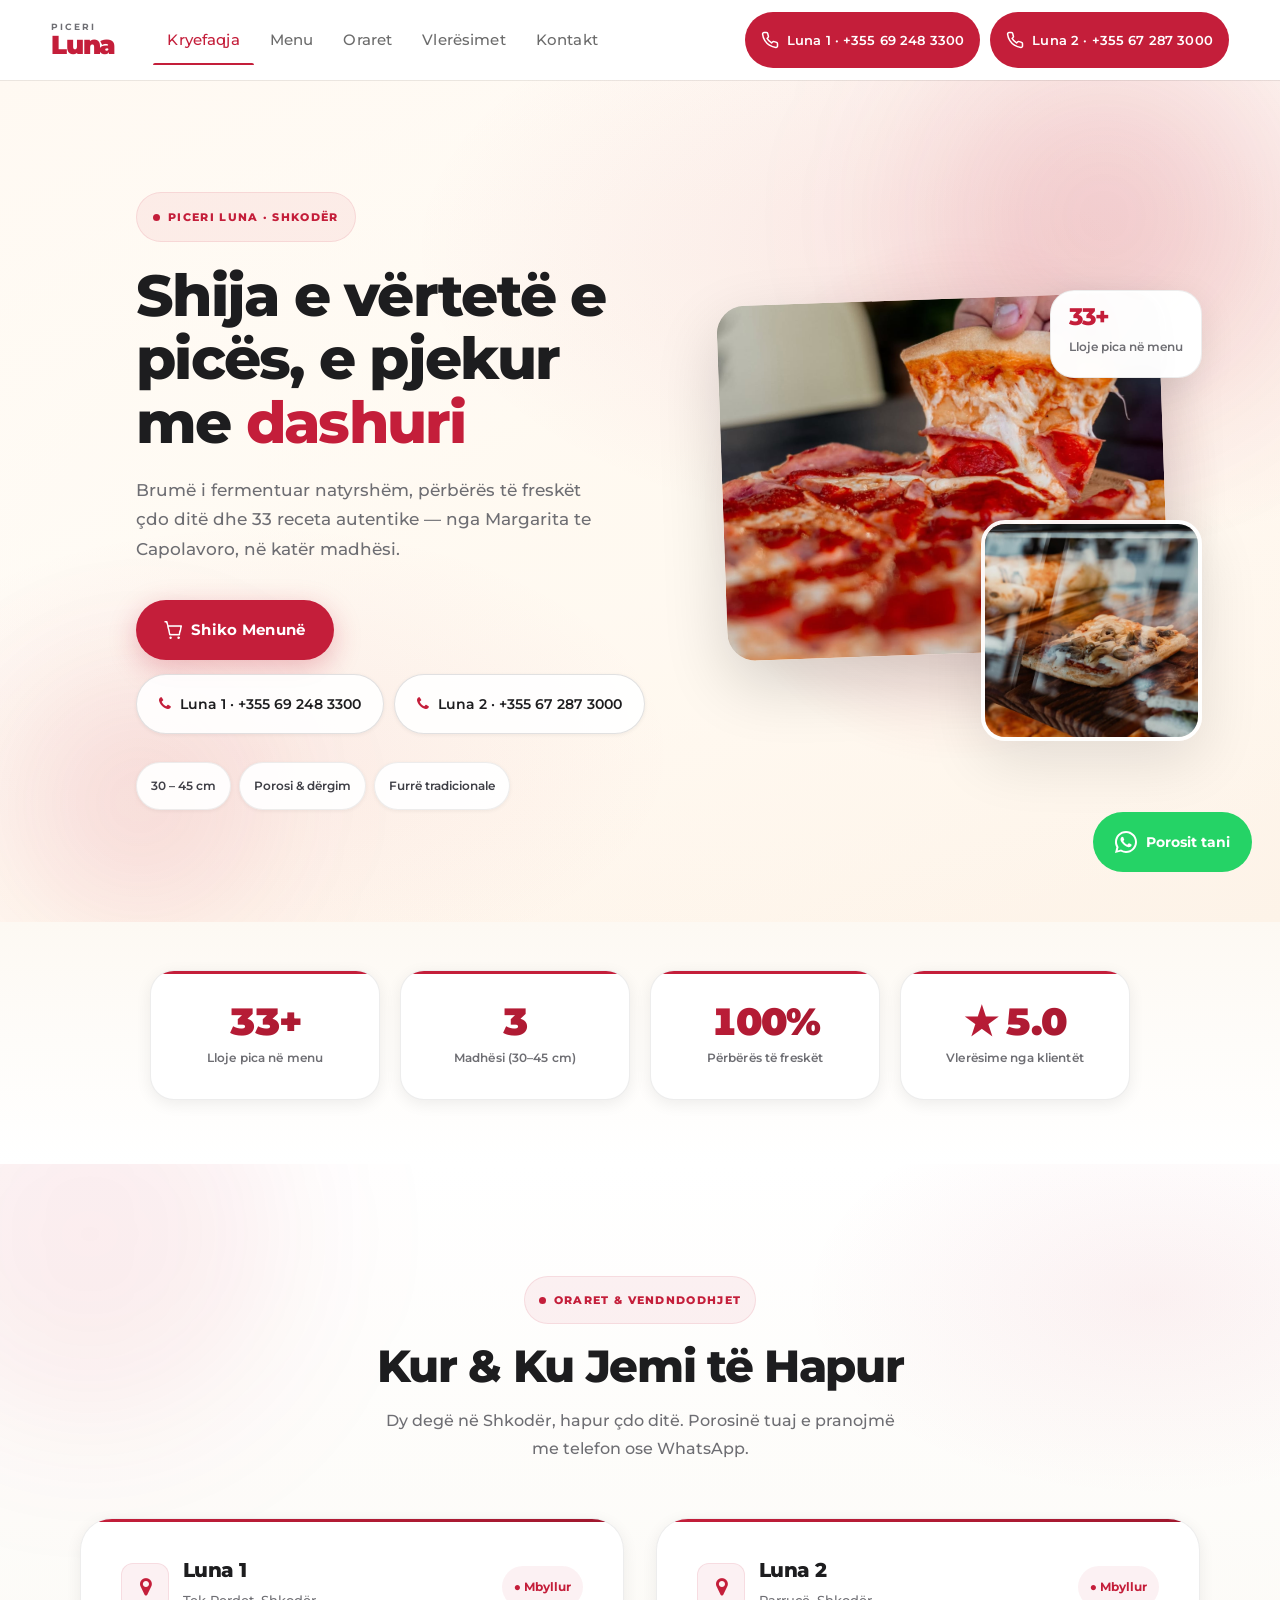
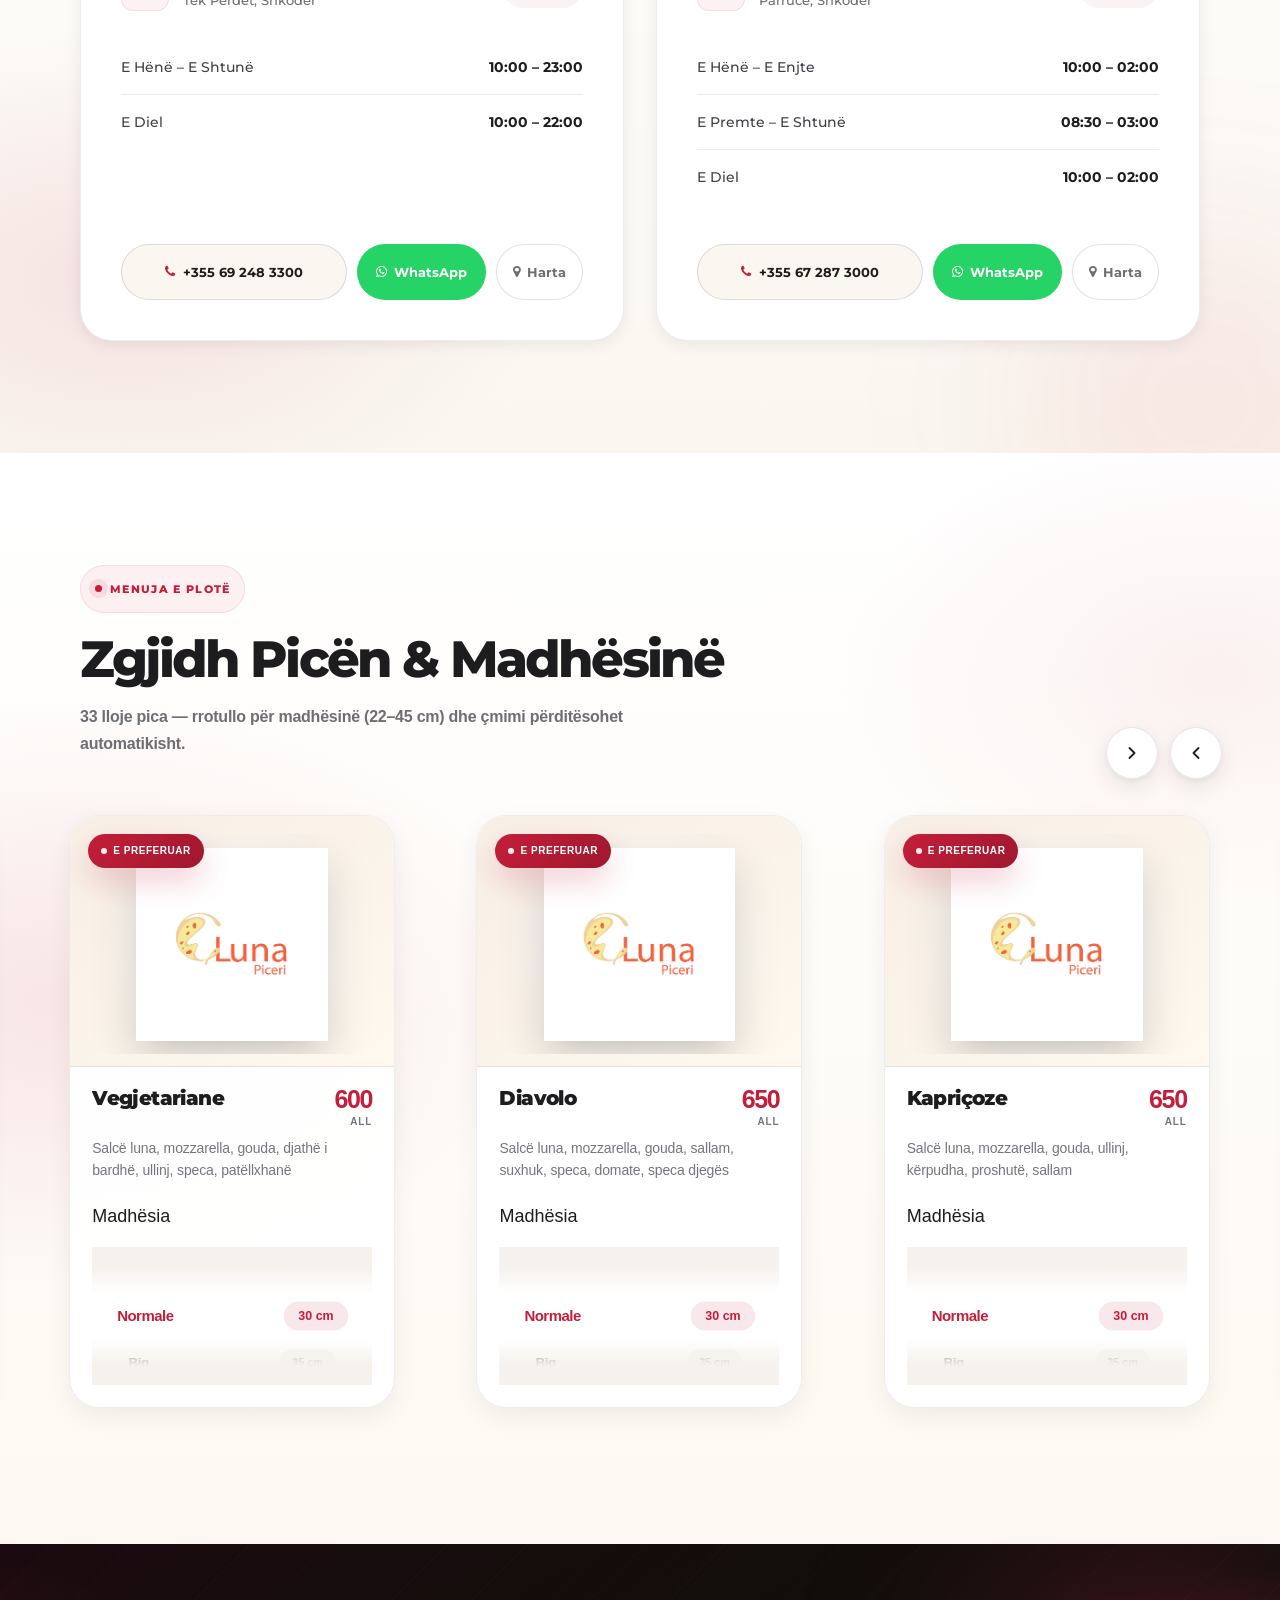
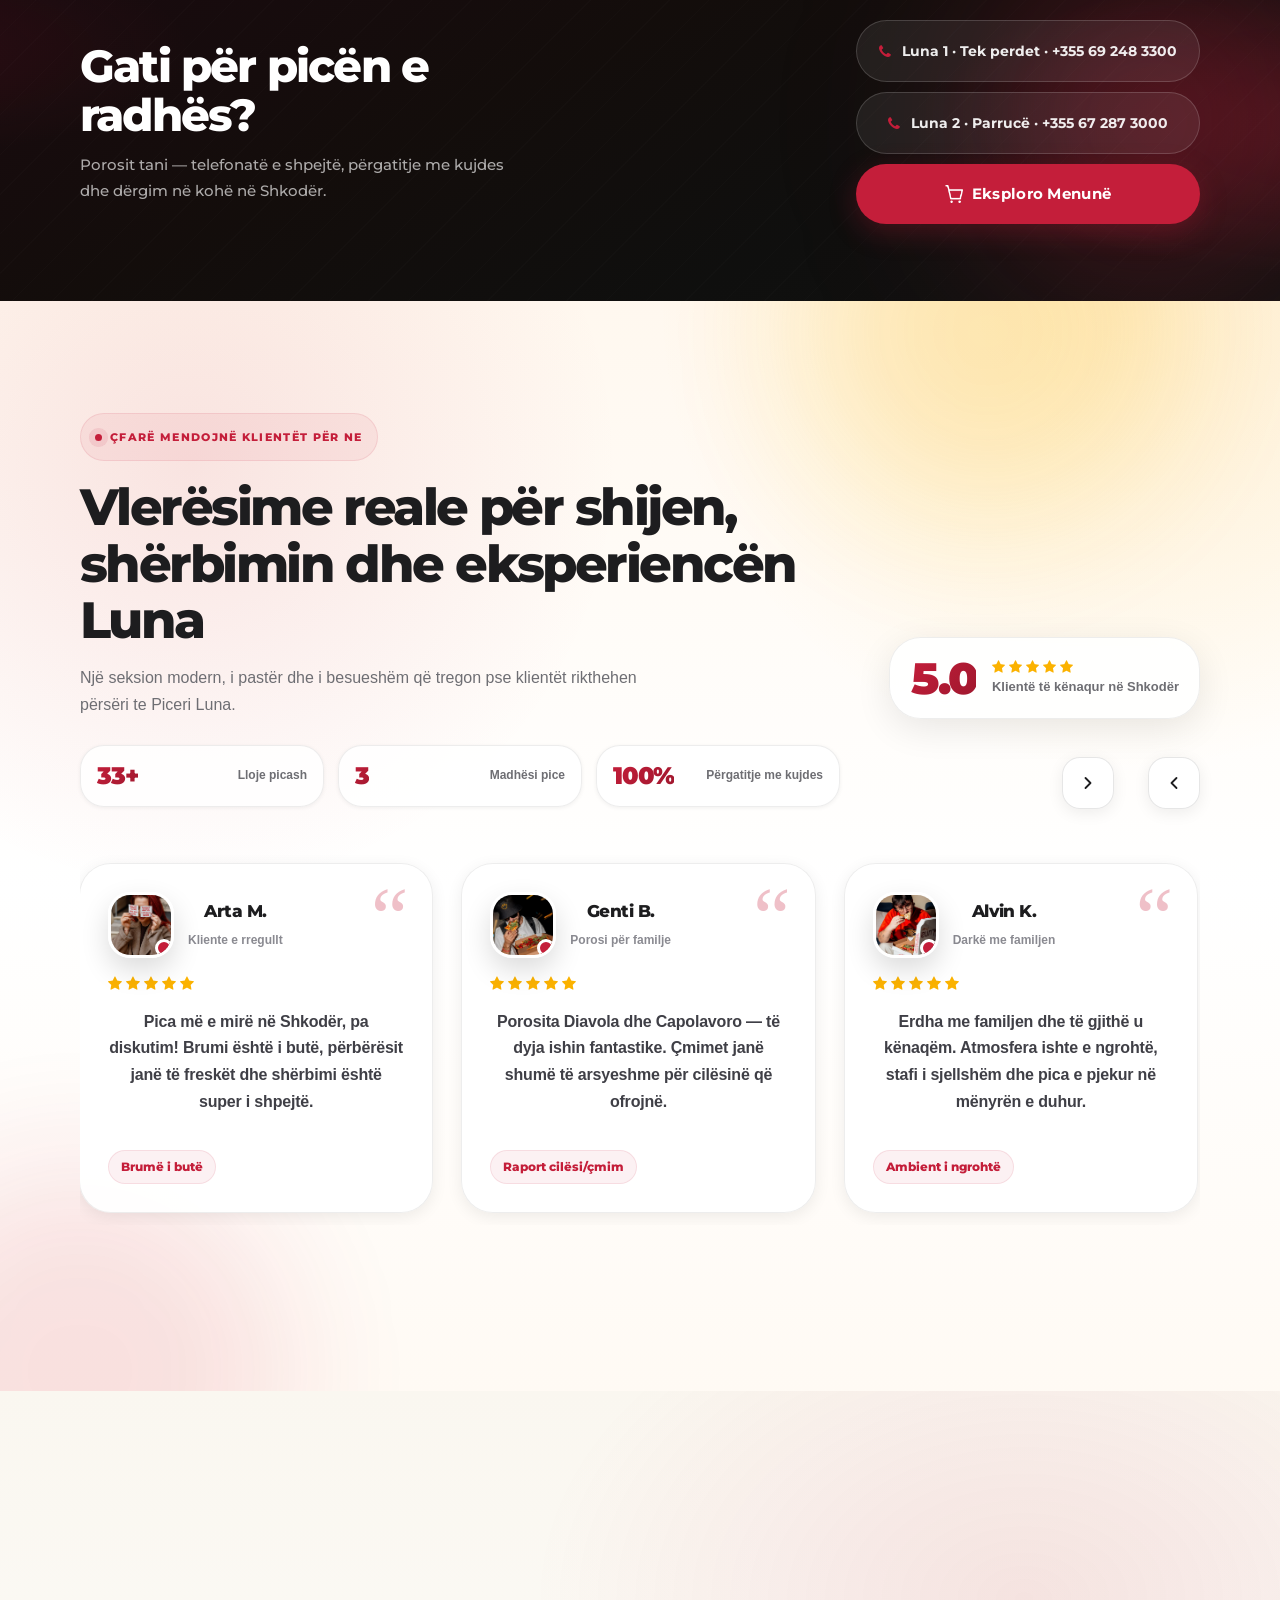
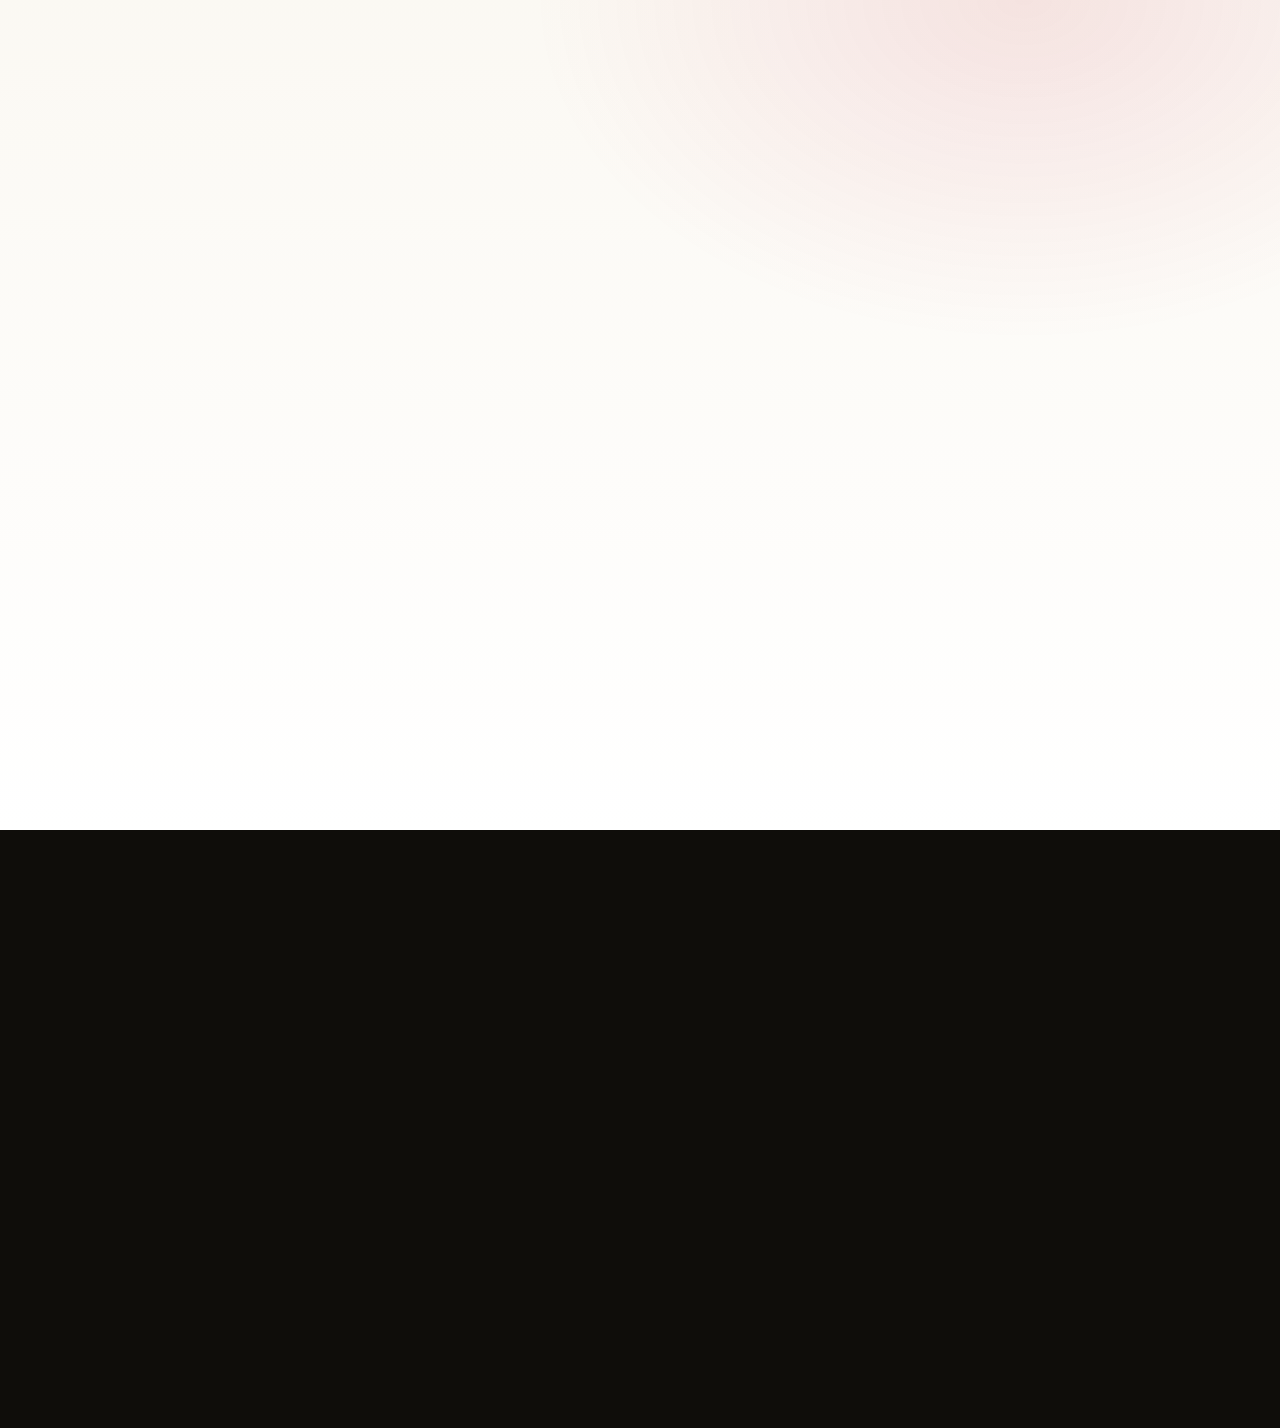
==== commit febb3378: "Amazing Desing and Structure" ====
--- a/index.html
+++ b/index.html
@@ -60,6 +60,20 @@
 				"@type": "City",
 				"name": "Shkodër"
 			},
+			"openingHoursSpecification": [
+				{
+					"@type": "OpeningHoursSpecification",
+					"dayOfWeek": ["Monday","Tuesday","Wednesday","Thursday","Friday","Saturday"],
+					"opens": "10:00",
+					"closes": "23:00"
+				},
+				{
+					"@type": "OpeningHoursSpecification",
+					"dayOfWeek": "Sunday",
+					"opens": "10:00",
+					"closes": "22:00"
+				}
+			],
 			"sameAs": [
 				"https://www.instagram.com/piceriluna/"
 			]
@@ -84,6 +98,26 @@
 				"@type": "City",
 				"name": "Shkodër"
 			},
+			"openingHoursSpecification": [
+				{
+					"@type": "OpeningHoursSpecification",
+					"dayOfWeek": ["Monday","Tuesday","Wednesday","Thursday"],
+					"opens": "10:00",
+					"closes": "02:00"
+				},
+				{
+					"@type": "OpeningHoursSpecification",
+					"dayOfWeek": ["Friday","Saturday"],
+					"opens": "08:30",
+					"closes": "03:00"
+				},
+				{
+					"@type": "OpeningHoursSpecification",
+					"dayOfWeek": "Sunday",
+					"opens": "10:00",
+					"closes": "02:00"
+				}
+			],
 			"sameAs": [
 				"https://www.instagram.com/piceriluna/"
 			]
@@ -141,8 +175,10 @@
 
 			<!-- LOGO -->
 			<a href="#luna-kryefaqja" class="ln-logo" aria-label="Piceri Luna – kryefaqja">
-				<img src="Piceri Luna/Les bons moments - Francine.webp" alt="Piceri Luna" class="ln-logo__img"
-					width="110" height="48" loading="eager">
+				<span class="ln-logo__wordmark">
+					<span class="ln-logo__sub">Piceri</span>
+					<span class="ln-logo__main">Luna</span>
+				</span>
 			</a>
 
 			<!-- DESKTOP NAV -->
@@ -150,8 +186,8 @@
 				<ul class="ln-nav__list" role="list">
 					<li><a href="#luna-kryefaqja" class="ln-nav__link" data-ln-nav>Kryefaqja</a></li>
 					<li><a href="#luna-menu" class="ln-nav__link" data-ln-nav>Menu</a></li>
-					<li><a href="#luna-hapat" class="ln-nav__link" data-ln-nav>Si Funksionon</a></li>
-					<li><a href="#luna-vlersimet" class="ln-nav__link" data-ln-nav>Vlersimet</a></li>
+					<li><a href="#luna-oret" class="ln-nav__link" data-ln-nav>Oraret</a></li>
+					<li><a href="#luna-vlersimet" class="ln-nav__link" data-ln-nav>Vlerësimet</a></li>
 					<li><a href="#luna-kontakt" class="ln-nav__link" data-ln-nav>Kontakt</a></li>
 				</ul>
 				<!-- sliding underline indicator -->
@@ -210,8 +246,8 @@
 				<ul class="ln-mobile__list" role="list">
 					<li><a href="#luna-kryefaqja" class="ln-mobile__link" data-ln-nav>Kryefaqja</a></li>
 					<li><a href="#luna-menu" class="ln-mobile__link" data-ln-nav>Menu</a></li>
-					<li><a href="#luna-hapat" class="ln-mobile__link" data-ln-nav>Si Funksionon</a></li>
-					<li><a href="#luna-vlersimet" class="ln-mobile__link" data-ln-nav>Vlersimet</a></li>
+					<li><a href="#luna-oret" class="ln-mobile__link" data-ln-nav>Oraret</a></li>
+					<li><a href="#luna-vlersimet" class="ln-mobile__link" data-ln-nav>Vlerësimet</a></li>
 					<li><a href="#luna-kontakt" class="ln-mobile__link" data-ln-nav>Kontakt</a></li>
 				</ul>
 			</nav>
@@ -315,15 +351,15 @@
 		<section class="luna-trust" aria-label="Statistika">
 			<div class="luna-trust__grid">
 				<div class="luna-trust__item luna-reveal">
-					<span class="luna-trust__value" data-luna-count="33" data-luna-suffix="+">0</span>
+					<span class="luna-trust__value" data-luna-count="33" data-luna-suffix="+">33+</span>
 					<span class="luna-trust__label">Lloje pica në menu</span>
 				</div>
 				<div class="luna-trust__item luna-reveal luna-reveal--delay-1">
-					<span class="luna-trust__value" data-luna-count="3">0</span>
+					<span class="luna-trust__value" data-luna-count="3">3</span>
 					<span class="luna-trust__label">Madhësi (30–45 cm)</span>
 				</div>
 				<div class="luna-trust__item luna-reveal luna-reveal--delay-2">
-					<span class="luna-trust__value" data-luna-count="100" data-luna-suffix="%">0</span>
+					<span class="luna-trust__value" data-luna-count="100" data-luna-suffix="%">100%</span>
 					<span class="luna-trust__label">Përbërës të freskët</span>
 				</div>
 				<div class="luna-trust__item luna-reveal luna-reveal--delay-3">
@@ -334,99 +370,126 @@
 		</section>
 
 
-		<!-- How it works / Si Funksionon -->
-		<section id="luna-hapat" class="luna-steps luna-section" aria-labelledby="luna-steps-title">
-			<div class="luna-steps__bg" aria-hidden="true">
-				<span class="luna-steps__orb luna-steps__orb--one"></span>
-				<span class="luna-steps__orb luna-steps__orb--two"></span>
+		<!-- Opening Hours & Locations -->
+		<section id="luna-oret" class="luna-oret luna-section" aria-labelledby="luna-oret-title">
+			<div class="luna-oret__bg" aria-hidden="true">
+				<span class="luna-oret__orb luna-oret__orb--one"></span>
+				<span class="luna-oret__orb luna-oret__orb--two"></span>
 			</div>
 
 			<div class="container">
-				<div class="luna-steps__header">
-					<div class="luna-section-head luna-section-head--center wow fadeInUp">
-						<span class="luna-section-head__eyebrow">Si Funksionon</span>
-						<h2 id="luna-steps-title" class="luna-section-head__title">
-							Porosit picën tënde në vetëm 3 hapa
+				<div class="luna-oret__header wow fadeInUp">
+					<div class="luna-section-head luna-section-head--center">
+						<span class="luna-section-head__eyebrow">Oraret &amp; Vendndodhjet</span>
+						<h2 id="luna-oret-title" class="luna-section-head__title">
+							Kur &amp; Ku Jemi të Hapur
 						</h2>
 						<p class="luna-section-head__desc">
-							Nga zgjedhja e madhësisë deri te telefonata finale — proces i qartë, i shpejtë dhe i
-							përshtatshëm për çdo pajisje.
+							Dy degë në Shkodër, hapur çdo ditë. Porosinë tuaj e pranojmë me telefon ose WhatsApp.
 						</p>
 					</div>
 				</div>
 
-				<div class="luna-steps__shell">
-					<div class="luna-steps__line" aria-hidden="true"></div>
-
-					<div class="luna-steps__grid">
-						<article class="luna-step luna-reveal is-active wow fadeInUp">
-							<div class="luna-step__top">
-								<div class="luna-step__num">01</div>
-								<div class="luna-step__icon" aria-hidden="true">
-									<i class="fa fa-cutlery"></i>
-								</div>
-							</div>
-
-							<h3 class="luna-step__title">Zgjidh picën</h3>
-							<p class="luna-step__text">
-								Shfleto menunë me 33 lloje pica, zgjidh madhësinë 30, 35 ose 45 cm dhe kontrollo
-								çmimin direkt në kartë.
-							</p>
-
-							<div class="luna-step__meta" aria-label="Detaje të menusë">
-								<span>33+ lloje</span>
-								<span>30–45 cm</span>
-							</div>
-						</article>
-
-						<article class="luna-step luna-reveal luna-reveal--delay-1 wow fadeInUp">
-							<div class="luna-step__top">
-								<div class="luna-step__num">02</div>
-								<div class="luna-step__icon" aria-hidden="true">
-									<i class="fa fa-phone"></i>
-								</div>
-							</div>
-
-							<h3 class="luna-step__title">Na telefono</h3>
-							<p class="luna-step__text">
-								Na kontakto për porosinë tënde. Mund të pyesësh për përbërësit, madhësinë, kohën e
-								përgatitjes ose porosi të personalizuar.
-							</p>
-
-							<div class="luna-step__call-group">
-								<a href="tel:+355692483300" class="luna-step__call"
-									aria-label="Telefono Luna 1 Tek perdet">
-									<i class="fa fa-phone" aria-hidden="true"></i>
-									Luna 1 · +355 69 248 3300
-								</a>
-								<a href="tel:+355672873000" class="luna-step__call"
-									aria-label="Telefono Luna 2 Parrucë">
-									<i class="fa fa-phone" aria-hidden="true"></i>
-									Luna 2 · +355 67 287 3000
-								</a>
-							</div>
-						</article>
-
-						<article class="luna-step luna-reveal luna-reveal--delay-2 wow fadeInUp">
-							<div class="luna-step__top">
-								<div class="luna-step__num">03</div>
-								<div class="luna-step__icon" aria-hidden="true">
-									<i class="fa fa-smile-o"></i>
-								</div>
-							</div>
-
-							<h3 class="luna-step__title">Shijo të ngrohtë</h3>
-							<p class="luna-step__text">
-								Pica përgatitet me kujdes, piqet në furrë dhe vjen gati për t’u shijuar në shtëpi ose në
-								ambientin tonë.
-							</p>
-
-							<div class="luna-step__meta" aria-label="Cilësia e porosisë">
-								<span>E freskët</span>
-								<span>E ngrohtë</span>
-							</div>
-						</article>
-					</div>
+				<div class="luna-oret__grid">
+
+					<!-- Luna 1 -->
+					<article class="luna-oret__card luna-reveal wow fadeInUp">
+						<div class="luna-oret__card-head">
+							<div class="luna-oret__pin" aria-hidden="true">
+								<i class="fa fa-map-marker"></i>
+							</div>
+							<div class="luna-oret__card-title-group">
+								<h3 class="luna-oret__card-title">Luna 1</h3>
+								<p class="luna-oret__card-address">Tek Perdet, Shkodër</p>
+							</div>
+							<span class="luna-oret__badge" id="luna-badge-1">● Hapur</span>
+						</div>
+
+						<table class="luna-oret__schedule" aria-label="Oraret e Luna 1">
+							<tbody>
+								<tr class="luna-oret__row">
+									<td class="luna-oret__day">E Hënë – E Shtunë</td>
+									<td class="luna-oret__time">10:00 – 23:00</td>
+								</tr>
+								<tr class="luna-oret__row">
+									<td class="luna-oret__day">E Diel</td>
+									<td class="luna-oret__time">10:00 – 22:00</td>
+								</tr>
+							</tbody>
+						</table>
+
+						<div class="luna-oret__actions">
+							<a href="tel:+355692483300" class="luna-oret__phone"
+								aria-label="Telefono Luna 1 Tek Perdet">
+								<i class="fa fa-phone" aria-hidden="true"></i>
+								+355 69 248 3300
+							</a>
+							<a href="https://wa.me/355692483300?text=Pershendetje!%20Dua%20te%20bej%20nje%20porosi."
+								target="_blank" rel="noopener" class="luna-oret__wa-btn"
+								aria-label="Porosit në WhatsApp — Luna 1">
+								<i class="fa fa-whatsapp" aria-hidden="true"></i>
+								WhatsApp
+							</a>
+							<a href="https://www.google.com/maps/search/?api=1&query=Piceri+Luna+Tek+Perdet+Shkoder"
+								target="_blank" rel="noopener" class="luna-oret__map-btn"
+								aria-label="Gjej Luna 1 në Google Maps">
+								<i class="fa fa-map-marker" aria-hidden="true"></i>
+								Harta
+							</a>
+						</div>
+					</article>
+
+					<!-- Luna 2 -->
+					<article class="luna-oret__card luna-reveal luna-reveal--delay-1 wow fadeInUp">
+						<div class="luna-oret__card-head">
+							<div class="luna-oret__pin" aria-hidden="true">
+								<i class="fa fa-map-marker"></i>
+							</div>
+							<div class="luna-oret__card-title-group">
+								<h3 class="luna-oret__card-title">Luna 2</h3>
+								<p class="luna-oret__card-address">Parrucë, Shkodër</p>
+							</div>
+							<span class="luna-oret__badge" id="luna-badge-2">● Hapur</span>
+						</div>
+
+						<table class="luna-oret__schedule" aria-label="Oraret e Luna 2">
+							<tbody>
+								<tr class="luna-oret__row">
+									<td class="luna-oret__day">E Hënë – E Enjte</td>
+									<td class="luna-oret__time">10:00 – 02:00</td>
+								</tr>
+								<tr class="luna-oret__row">
+									<td class="luna-oret__day">E Premte – E Shtunë</td>
+									<td class="luna-oret__time">08:30 – 03:00</td>
+								</tr>
+								<tr class="luna-oret__row">
+									<td class="luna-oret__day">E Diel</td>
+									<td class="luna-oret__time">10:00 – 02:00</td>
+								</tr>
+							</tbody>
+						</table>
+
+						<div class="luna-oret__actions">
+							<a href="tel:+355672873000" class="luna-oret__phone"
+								aria-label="Telefono Luna 2 Parrucë">
+								<i class="fa fa-phone" aria-hidden="true"></i>
+								+355 67 287 3000
+							</a>
+							<a href="https://wa.me/355672873000?text=Pershendetje!%20Dua%20te%20bej%20nje%20porosi."
+								target="_blank" rel="noopener" class="luna-oret__wa-btn"
+								aria-label="Porosit në WhatsApp — Luna 2">
+								<i class="fa fa-whatsapp" aria-hidden="true"></i>
+								WhatsApp
+							</a>
+							<a href="https://www.google.com/maps/search/?api=1&query=Piceri+Luna+Parruce+Shkoder"
+								target="_blank" rel="noopener" class="luna-oret__map-btn"
+								aria-label="Gjej Luna 2 në Google Maps">
+								<i class="fa fa-map-marker" aria-hidden="true"></i>
+								Harta
+							</a>
+						</div>
+					</article>
+
 				</div>
 			</div>
 		</section>
@@ -457,117 +520,6 @@
 		<!-- End Of Our Menu -->
 
 
-		<!-- Start Of Our Strength -->
-		<section id="luna-pikat" class="our-strength luna-strength luna-section" aria-labelledby="luna-strength-title">
-			<div class="luna-strength__bg" aria-hidden="true">
-				<span class="luna-strength__orb luna-strength__orb--one"></span>
-				<span class="luna-strength__orb luna-strength__orb--two"></span>
-			</div>
-
-			<div class="container">
-				<div class="luna-strength__layout">
-
-					<div class="luna-strength__intro wow fadeInUp">
-						<span class="luna-strength__eyebrow">Pikat tona të forta</span>
-
-						<h2 id="luna-strength-title" class="luna-strength__title">
-							Pse klientët zgjedhin Piceri Luna?
-						</h2>
-
-						<p class="luna-strength__desc">
-							Te Piceri Luna çdo detaj ka rëndësi: brumi përgatitet me kujdes, përbërësit zgjidhen të
-							freskët
-							dhe çdo picë piqet për të ardhur në tavolinë e ngrohtë, aromatike dhe me shije të vërtetë.
-						</p>
-
-						<div class="luna-strength__mini-stats" aria-label="Avantazhet kryesore të Piceri Luna">
-							<div class="luna-strength__stat">
-								<strong>33+</strong>
-								<span>Lloje picash</span>
-							</div>
-
-							<div class="luna-strength__stat">
-								<strong>3</strong>
-								<span>Madhësi</span>
-							</div>
-
-							<div class="luna-strength__stat">
-								<strong>100%</strong>
-								<span>Përgatitje me kujdes</span>
-							</div>
-						</div>
-					</div>
-
-					<div class="luna-strength__cards">
-						<article class="luna-strength-card wow fadeInUp">
-							<div class="luna-strength-card__icon" aria-hidden="true">
-								<i class="fa fa-list-ul"></i>
-							</div>
-
-							<div class="luna-strength-card__content">
-								<span class="luna-strength-card__number">01</span>
-								<h3 class="luna-strength-card__title">Menu e larmishme</h3>
-								<p class="luna-strength-card__text">
-									Nga picat klasike deri te kombinimet më të pasura, menuja jonë është ndërtuar për
-									çdo shije,
-									çdo moshë dhe çdo moment.
-								</p>
-							</div>
-						</article>
-
-						<article class="luna-strength-card wow fadeInUp">
-							<div class="luna-strength-card__icon" aria-hidden="true">
-								<i class="fa fa-leaf"></i>
-							</div>
-
-							<div class="luna-strength-card__content">
-								<span class="luna-strength-card__number">02</span>
-								<h3 class="luna-strength-card__title">Përbërës të freskët</h3>
-								<p class="luna-strength-card__text">
-									Përdorim përbërës të zgjedhur me kujdes, djathë cilësor, perime të freskëta dhe
-									brumë të
-									përgatitur çdo ditë.
-								</p>
-							</div>
-						</article>
-
-						<article class="luna-strength-card luna-strength-card--featured wow fadeInUp">
-							<div class="luna-strength-card__icon" aria-hidden="true">
-								<i class="fa fa-fire"></i>
-							</div>
-
-							<div class="luna-strength-card__content">
-								<span class="luna-strength-card__number">03</span>
-								<h3 class="luna-strength-card__title">Shije që mbahet mend</h3>
-								<p class="luna-strength-card__text">
-									Pjekja, aroma dhe balanca e përbërësve krijojnë atë shijen karakteristike që
-									klientët e
-									lidhin menjëherë me Piceri Luna.
-								</p>
-							</div>
-						</article>
-
-						<article class="luna-strength-card wow fadeInUp">
-							<div class="luna-strength-card__icon" aria-hidden="true">
-								<i class="fa fa-clock-o"></i>
-							</div>
-
-							<div class="luna-strength-card__content">
-								<span class="luna-strength-card__number">04</span>
-								<h3 class="luna-strength-card__title">Porosi e shpejtë</h3>
-								<p class="luna-strength-card__text">
-									Procesi është i thjeshtë: zgjedh picën, telefonon dhe ne kujdesemi që porosia të
-									përgatitet
-									me ritëm, rregull dhe cilësi.
-								</p>
-							</div>
-						</article>
-					</div>
-
-				</div>
-			</div>
-		</section>
-		<!-- End Of Our Strength -->
 
 		<!-- CTA -->
 		<section class="luna-cta">
@@ -746,7 +698,7 @@
 						<div class="luna-testimonial-card__quote" aria-hidden="true">“</div>
 						<div class="luna-testimonial-card__head">
 							<div class="client-image luna-testimonial-card__avatar">
-								<img src="Piceri Luna/pexels-omransoliman97-15991676.jpg" alt="Michaela H.">
+								<span class="luna-av" style="background:#7c3aed;color:#fff" aria-label="Michaela H.">M</span>
 							</div>
 							<div class="luna-testimonial-card__person">
 								<div class="client-name">Michaela H.</div>
@@ -769,7 +721,7 @@
 						<div class="luna-testimonial-card__quote" aria-hidden="true">“</div>
 						<div class="luna-testimonial-card__head">
 							<div class="client-image luna-testimonial-card__avatar">
-								<img src="Piceri Luna/lala-azizli-J9UsvmPFOP0-unsplash.jpg" alt="Anxhelo S.">
+								<span class="luna-av" style="background:#059669;color:#fff" aria-label="Anxhelo S.">A</span>
 							</div>
 							<div class="luna-testimonial-card__person">
 								<div class="client-name">Anxhelo S.</div>
@@ -870,8 +822,10 @@
 					<!-- Brand column -->
 					<div class="luna-footer__brand wow fadeInUp">
 						<a href="#luna-kryefaqja" class="luna-footer__logo-link" aria-label="Piceri Luna – kryefaqja">
-							<img src="Piceri Luna/Les bons moments - Francine.webp" alt="Piceri Luna"
-								class="luna-footer__logo">
+							<span class="ln-logo__wordmark luna-footer__logo--text">
+								<span class="ln-logo__sub">Piceri</span>
+								<span class="ln-logo__main">Luna</span>
+							</span>
 						</a>
 						<p class="luna-footer__tagline">Shija e vërtetë e picës, e pjekur me dashuri në Shkodër.</p>
 						<div class="luna-footer__socials">
@@ -893,8 +847,8 @@
 						<ul class="luna-footer__list">
 							<li><a href="#luna-kryefaqja">Kryefaqja</a></li>
 							<li><a href="#luna-menu">Menuja</a></li>
-							<li><a href="#luna-hapat">Si Funksionon</a></li>
-							<li><a href="#luna-vlersimet">Vlersimet</a></li>
+							<li><a href="#luna-oret">Oraret</a></li>
+							<li><a href="#luna-vlersimet">Vlerësimet</a></li>
 							<li><a href="#luna-kontakt">Kontakt</a></li>
 						</ul>
 					</div>
@@ -919,7 +873,8 @@
 							<li><a href="tel:+355692483300">+355 69 248 3300</a></li>
 							<li><span class="luna-footer__loc">Luna 2 · Parrucë</span></li>
 							<li><a href="tel:+355672873000">+355 67 287 3000</a></li>
-							<li style="margin-top:10px"><a href="#luna-hapat">Si të Porosisni</a></li>
+							<li><a href="mailto:piceriluna.shk@gmail.com">piceriluna.shk@gmail.com</a></li>
+							<li style="margin-top:10px"><a href="#luna-oret">Oraret</a></li>
 							<li><a href="#luna-menu">Shiko Menunë</a></li>
 						</ul>
 					</div>
@@ -956,93 +911,55 @@
 	<!-- End Of Search Popup -->
 
 
-	<!-- Start Of Cart Drawer -->
-	<div class="cart-drawer">
-		<div class="bg-overlay"></div>
-		<div class="drawer-content">
-			<div class="w-100">
-				<div class="cart-header">
-					<h6 class="title text-uppercase">SHPORTA JUAJ</h6>
-					<button class="close"></button>
-				</div>
-				<div class="cart-list">
-					<div class="cart-list-inner">
-						<div class="cart-item">
-							<div class="item-image">
-								<a href="shop-detail.html"><img src="images/pizza-1.png" alt="Pica Proshutë"></a>
-							</div>
-							<div class="item-detl">
-								<div class="item-name">
-									<a href="shop-detail.html">Pica Proshutë</a>
-									<a class="item-remove" href="#"><img src="images/delete.png" alt="Hiq"></a>
-								</div>
-								<div class="item-price"><span>900 ALL</span></div>
-								<div class="quantity-editer">
-									<div class="quantity">
-										<button type="button" class="sub minus">-</button>
-										<input class="count" name="quantity" type="number" value="1" min="1" max="10">
-										<button type="button" class="add plus">+</button>
-									</div>
-								</div>
-							</div>
-						</div>
-						<div class="cart-item">
-							<div class="item-image">
-								<a href="shop-detail.html"><img src="images/pizza-2.png" alt="Quattro Stagioni"></a>
-							</div>
-							<div class="item-detl">
-								<div class="item-name">
-									<a href="shop-detail.html">Quattro Stagioni</a>
-									<a class="item-remove" href="#"><img src="images/delete.png" alt="Hiq"></a>
-								</div>
-								<div class="item-price"><span>1,000 ALL</span></div>
-								<div class="quantity-editer">
-									<div class="quantity">
-										<button type="button" class="sub minus">-</button>
-										<input class="count" name="quantity" type="number" value="1" min="1" max="10">
-										<button type="button" class="add plus">+</button>
-									</div>
-								</div>
-							</div>
-						</div>
-						<div class="cart-item">
-							<div class="item-image">
-								<a href="shop-detail.html"><img src="images/pizza-3.png" alt="Pica Diavola"></a>
-							</div>
-							<div class="item-detl">
-								<div class="item-name">
-									<a class="item-title" href="shop-detail.html">Pica Diavola</a>
-									<a class="item-remove" href="#"><img src="images/delete.png" alt="Hiq"></a>
-								</div>
-								<div class="item-price"><span>950 ALL</span></div>
-								<div class="quantity-editer">
-									<div class="quantity">
-										<button type="button" class="sub minus">-</button>
-										<input class="count" name="quantity" type="number" value="1" min="1" max="10">
-										<button type="button" class="add plus">+</button>
-									</div>
-								</div>
-							</div>
-						</div>
-					</div>
-				</div>
-			</div>
-			<div class="cart-footer">
-				<div class="sub-total">
-					<strong>Nëntotali:</strong> <span class="sprice">2,850 ALL</span>
-				</div>
-				<div class="cart-footer-des">
-					<p>Taksat dhe kostoja e dërgimit llogariten në arkë</p>
-				</div>
-				<div class="cart-button">
-					<ul>
-						<li><a href="cart.html" class="btn-ct btn-small">Shiko Shportën</a></li>
-						<li><a href="checkout.html" class="btn-ct btn-small subtotal">Paguaj</a></li>
-					</ul>
-				</div>
-			</div>
-		</div>
-	</div>
+	<!-- WhatsApp Floating Button -->
+	<a href="https://wa.me/355692483300?text=Pershendetje!%20Dua%20te%20bej%20nje%20porosi%20nga%20Piceri%20Luna."
+		class="luna-wa-float" target="_blank" rel="noopener"
+		aria-label="Porosit në WhatsApp — Piceri Luna">
+		<svg viewBox="0 0 24 24" fill="currentColor" aria-hidden="true">
+			<path d="M17.472 14.382c-.297-.149-1.758-.867-2.03-.967-.273-.099-.471-.148-.67.15-.197.297-.767.966-.94 1.164-.173.199-.347.223-.644.075-.297-.15-1.255-.463-2.39-1.475-.883-.788-1.48-1.761-1.653-2.059-.173-.297-.018-.458.13-.606.134-.133.298-.347.446-.52.149-.174.198-.298.298-.497.099-.198.05-.371-.025-.52-.075-.149-.669-1.612-.916-2.207-.242-.579-.487-.5-.669-.51a12.8 12.8 0 0 0-.57-.01c-.198 0-.52.074-.792.372-.272.297-1.04 1.016-1.04 2.479 0 1.462 1.065 2.875 1.213 3.074.149.198 2.096 3.2 5.077 4.487.709.306 1.262.489 1.694.625.712.227 1.36.195 1.871.118.571-.085 1.758-.719 2.006-1.413.248-.694.248-1.289.173-1.413-.074-.124-.272-.198-.57-.347z"/>
+			<path d="M12 0C5.373 0 0 5.373 0 12c0 2.117.554 4.103 1.523 5.827L0 24l6.335-1.652A11.954 11.954 0 0 0 12 24c6.627 0 12-5.373 12-12S18.627 0 12 0zm0 21.818a9.818 9.818 0 0 1-5.007-1.37l-.36-.213-3.72.97 1.001-3.625-.234-.373A9.818 9.818 0 1 1 12 21.818z"/>
+		</svg>
+		<span class="luna-wa-float__label">Porosit tani</span>
+	</a>
+
+	<!-- Open/closed badge — live check based on opening hours -->
+	<script>
+	(function () {
+		var now  = new Date();
+		var day  = now.getDay();                       /* 0=Sun … 6=Sat */
+		var h    = now.getHours();
+		var mins = h * 60 + now.getMinutes();
+
+		/* ── Luna 1: E Hënë–E Shtunë 10:00–23:00 | E Diel 10:00–22:00 ── */
+		var l1Open  = 10 * 60;
+		var l1Close = (day === 0) ? 22 * 60 : 23 * 60;
+		var l1 = (mins >= l1Open && mins < l1Close);
+
+		/* ── Luna 2: E Hënë–E Enjte & E Diel 10:00–02:00
+		              E Premte–E Shtunë 08:30–03:00          ── */
+		var l2;
+		if (h < 4) {
+			/* Pas mesnate — kontrollo nëse është akoma hapur nga dita e djeshme */
+			var yday   = (day + 6) % 7;               /* dita e djeshme */
+			var cutoff = (yday === 5 || yday === 6) ? 3 * 60 : 2 * 60;
+			l2 = mins < cutoff;
+		} else {
+			/* Orët normale: E Premte/E Shtunë hapet 08:30, të tjerat 10:00 */
+			var l2Open = (day === 5 || day === 6) ? 8 * 60 + 30 : 10 * 60;
+			l2 = mins >= l2Open;                       /* mbyllet pas mesnate */
+		}
+
+		function setBadge(id, isOpen) {
+			var el = document.getElementById(id);
+			if (!el) return;
+			el.textContent = isOpen ? '● Hapur' : '● Mbyllur';
+			if (!isOpen) el.classList.add('luna-oret__badge--closed');
+		}
+
+		setBadge('luna-badge-1', l1);
+		setBadge('luna-badge-2', l2);
+	}());
+	</script>
 
 	<script src="js/jquery-3.4.1.min.js"></script>
 	<script src="js/bootstrap.min.js"></script>
--- a/css/luna-global.css
+++ b/css/luna-global.css
@@ -166,7 +166,7 @@
 }
 
 /* ── Scroll-margin for sticky nav ──────────────────────────── */
-:is(#luna-kryefaqja, #luna-menu, #luna-hapat,
+:is(#luna-kryefaqja, #luna-menu, #luna-oret,
     #luna-pikat, #luna-vlersimet, #luna-instagram, #luna-kontakt) {
   scroll-margin-top: calc(var(--hh) + 14px);
 }
@@ -758,7 +758,9 @@
   gap: var(--s4) !important;
 }
 
-.luna-cta__title {
+.luna-cta__title,
+.page-home .luna-cta .luna-cta__title,
+.page-home .luna-cta h2 {
   font-family: var(--font) !important;
   font-size: clamp(1.75rem, 3.5vw, 2.8rem) !important;
   font-weight: 800 !important;
@@ -1429,6 +1431,211 @@
 }
 
 /* ═══════════════════════════════════════════════════════════
+   OPENING HOURS — #luna-oret
+   ═══════════════════════════════════════════════════════════ */
+.luna-oret {
+  background:
+    radial-gradient(ellipse 60% 50% at 10% 80%, var(--gold-a10), transparent 55%),
+    radial-gradient(ellipse 55% 45% at 90% 15%, var(--red-a06), transparent 50%),
+    linear-gradient(180deg, var(--bg) 0%, var(--bg-warm) 100%);
+  position: relative;
+  overflow: hidden;
+}
+
+.luna-oret__bg { position: absolute; inset: 0; pointer-events: none; overflow: hidden; }
+
+.luna-oret__orb { position: absolute; border-radius: 50%; filter: blur(80px); }
+.luna-oret__orb--one { width: 380px; height: 380px; top: -120px; left: -100px; background: rgba(196,30,58,0.08); }
+.luna-oret__orb--two { width: 400px; height: 400px; bottom: -150px; right: -120px; background: rgba(196,30,58,0.06); }
+
+.luna-oret__header { margin-bottom: clamp(36px, 4.5vw, 56px); }
+
+.luna-oret__grid {
+  display: grid;
+  grid-template-columns: repeat(2, 1fr);
+  gap: clamp(20px, 3vw, 32px);
+}
+
+.luna-oret__card {
+  padding: clamp(28px, 3.5vw, 40px);
+  background: var(--bg);
+  border-radius: var(--r-xl);
+  border: 1px solid var(--line);
+  box-shadow: var(--sh-sm);
+  display: flex;
+  flex-direction: column;
+  gap: var(--s3);
+  position: relative;
+  overflow: hidden;
+  transition: transform var(--base) var(--ease), box-shadow var(--base) var(--ease);
+}
+
+.luna-oret__card::before {
+  content: '';
+  position: absolute;
+  top: 0; inset-inline: 0;
+  height: 3px;
+  background: linear-gradient(90deg, var(--red), var(--gold-d));
+  border-radius: var(--r-sm) var(--r-sm) 0 0;
+}
+
+.luna-oret__card:hover { transform: translateY(-6px); box-shadow: var(--sh-md); }
+
+.luna-oret__card-head { display: flex; align-items: center; gap: 14px; }
+
+.luna-oret__pin {
+  display: flex; align-items: center; justify-content: center;
+  width: 48px; height: 48px; min-width: 48px;
+  border-radius: var(--r-sm);
+  background: var(--red-a06); color: var(--red); font-size: 20px;
+  border: 1px solid var(--red-a10);
+}
+
+.luna-oret__card-title-group { flex: 1; min-width: 0; }
+
+.luna-oret__card-title {
+  font-family: var(--font); font-size: 1.25rem; font-weight: 800;
+  color: var(--ink); margin: 0 0 3px; letter-spacing: -0.03em;
+}
+
+.luna-oret__card-address { font-size: 13px; color: var(--muted); margin: 0; font-weight: 500; }
+
+.luna-oret__badge {
+  display: inline-flex; align-items: center; gap: 5px;
+  padding: 5px 12px; font-size: 12px; font-weight: 700;
+  border-radius: var(--r-pill);
+  background: rgba(34,197,94,0.12); color: #15803d;
+  white-space: nowrap; flex-shrink: 0;
+  transition: background var(--fast) var(--ease), color var(--fast) var(--ease);
+}
+
+.luna-oret__badge--closed { background: var(--red-a06) !important; color: var(--red) !important; }
+
+.luna-oret__schedule { width: 100%; border-collapse: collapse; }
+.luna-oret__row { border-bottom: 1px solid var(--line); }
+.luna-oret__row:last-child { border-bottom: none; }
+
+.luna-oret__day,
+.luna-oret__time { padding: 11px 0; font-size: 14px; font-family: var(--font); }
+
+.luna-oret__day { color: var(--ink-2); font-weight: 500; width: 60%; }
+.luna-oret__time { color: var(--ink); font-weight: 700; text-align: right; }
+
+.luna-oret__actions {
+  display: flex; flex-wrap: wrap; gap: 10px;
+  margin-top: auto; padding-top: var(--s2);
+}
+
+.luna-oret__phone {
+  display: inline-flex; align-items: center; gap: 8px;
+  padding: 11px 18px; font-family: var(--font); font-size: 13px; font-weight: 700;
+  color: var(--ink); background: var(--bg-warm);
+  border: 1px solid var(--line-md); border-radius: var(--r-pill);
+  transition: all var(--fast) var(--ease); flex: 1; justify-content: center;
+}
+
+.luna-oret__phone:hover { background: var(--red); color: #fff; border-color: var(--red); }
+.luna-oret__phone .fa { color: var(--red); transition: color var(--fast) var(--ease); }
+.luna-oret__phone:hover .fa { color: #fff; }
+
+.luna-oret__wa-btn {
+  display: inline-flex; align-items: center; gap: 7px;
+  padding: 11px 18px; font-family: var(--font); font-size: 13px; font-weight: 700;
+  color: #fff; background: #25d366; border: 1px solid transparent;
+  border-radius: var(--r-pill); transition: all var(--fast) var(--ease); justify-content: center;
+}
+
+.luna-oret__wa-btn:hover { background: #1ebe5d; color: #fff; transform: translateY(-2px); }
+
+.luna-oret__map-btn {
+  display: inline-flex; align-items: center; gap: 7px;
+  padding: 11px 16px; font-family: var(--font); font-size: 13px; font-weight: 700;
+  color: var(--muted); background: var(--bg);
+  border: 1px solid var(--line-md); border-radius: var(--r-pill);
+  transition: all var(--fast) var(--ease); justify-content: center;
+}
+
+.luna-oret__map-btn:hover { border-color: var(--red); color: var(--red); transform: translateY(-2px); }
+
+@media (max-width: 767px) {
+  .luna-oret__grid { grid-template-columns: 1fr !important; }
+  .luna-oret__actions { flex-direction: column; }
+  .luna-oret__phone { flex: none; width: 100%; }
+  .luna-oret__wa-btn, .luna-oret__map-btn { width: 100%; }
+}
+
+/* ═══════════════════════════════════════════════════════════
+   WHATSAPP FLOATING BUTTON
+   ═══════════════════════════════════════════════════════════ */
+.luna-wa-float {
+  position: fixed;
+  bottom: 28px; right: 28px; z-index: 9998;
+  display: flex; align-items: center; gap: 9px;
+  padding: 14px 22px;
+  background: #25d366; color: #fff;
+  font-family: var(--font); font-size: 14px; font-weight: 700;
+  border-radius: var(--r-pill);
+  box-shadow: 0 8px 28px rgba(37,211,102,0.38);
+  text-decoration: none;
+  transition:
+    transform var(--fast) var(--spring),
+    box-shadow var(--fast) var(--ease),
+    background var(--fast) var(--ease);
+  animation: luna-wa-bounce 4s ease-in-out 3s infinite;
+}
+
+.luna-wa-float:hover {
+  background: #128c7e; color: #fff;
+  transform: translateY(-4px) scale(1.05);
+  box-shadow: 0 14px 40px rgba(37,211,102,0.48);
+  animation: none;
+}
+
+.luna-wa-float:active { transform: scale(0.97); }
+
+.luna-wa-float svg { width: 22px; height: 22px; flex-shrink: 0; }
+
+@keyframes luna-wa-bounce {
+  0%, 55%, 100% { transform: translateY(0); }
+  30%           { transform: translateY(-8px); }
+}
+
+@media (max-width: 575px) {
+  .luna-wa-float { bottom: 20px; right: 16px; padding: 13px 15px; }
+  .luna-wa-float__label { display: none; }
+}
+
+/* ═══════════════════════════════════════════════════════════
+   TEXT LOGO WORDMARK
+   ═══════════════════════════════════════════════════════════ */
+.ln-logo__wordmark {
+  display: flex; flex-direction: column; line-height: 1; gap: 1px;
+}
+
+.ln-logo__sub {
+  font-family: var(--font); font-size: 9px; font-weight: 700;
+  letter-spacing: 0.22em; text-transform: uppercase; color: var(--muted);
+}
+
+.ln-logo__main {
+  font-family: var(--font); font-size: 26px; font-weight: 900;
+  letter-spacing: -0.05em; color: var(--red); line-height: 1;
+}
+
+.luna-footer__logo--text .ln-logo__sub { color: rgba(255,255,255,0.38); }
+.luna-footer__logo--text .ln-logo__main { font-size: 22px; }
+
+/* ═══════════════════════════════════════════════════════════
+   AVATAR INITIALS — replaces stock-photo testimonials
+   ═══════════════════════════════════════════════════════════ */
+.luna-av {
+  display: flex; align-items: center; justify-content: center;
+  width: 100%; height: 100%;
+  font-family: var(--font); font-size: 22px; font-weight: 900;
+  letter-spacing: -0.04em; user-select: none;
+}
+
+/* ═══════════════════════════════════════════════════════════
    PRINT
    ═══════════════════════════════════════════════════════════ */
 @media print {
@@ -1436,13 +1643,14 @@
   .luna-cta,
   .luna-instagram,
   .luna-footer__socials,
-  .luna-footer__bottom { display: none !important; }
+  .luna-footer__bottom,
+  .luna-wa-float { display: none !important; }
 
   body { padding-top: 0 !important; font-size: 12pt; }
 
   .luna-hero,
   .luna-trust,
-  .luna-steps,
+  .luna-oret,
   .luna-strength,
   .luna-testimonials { page-break-inside: avoid; }
 
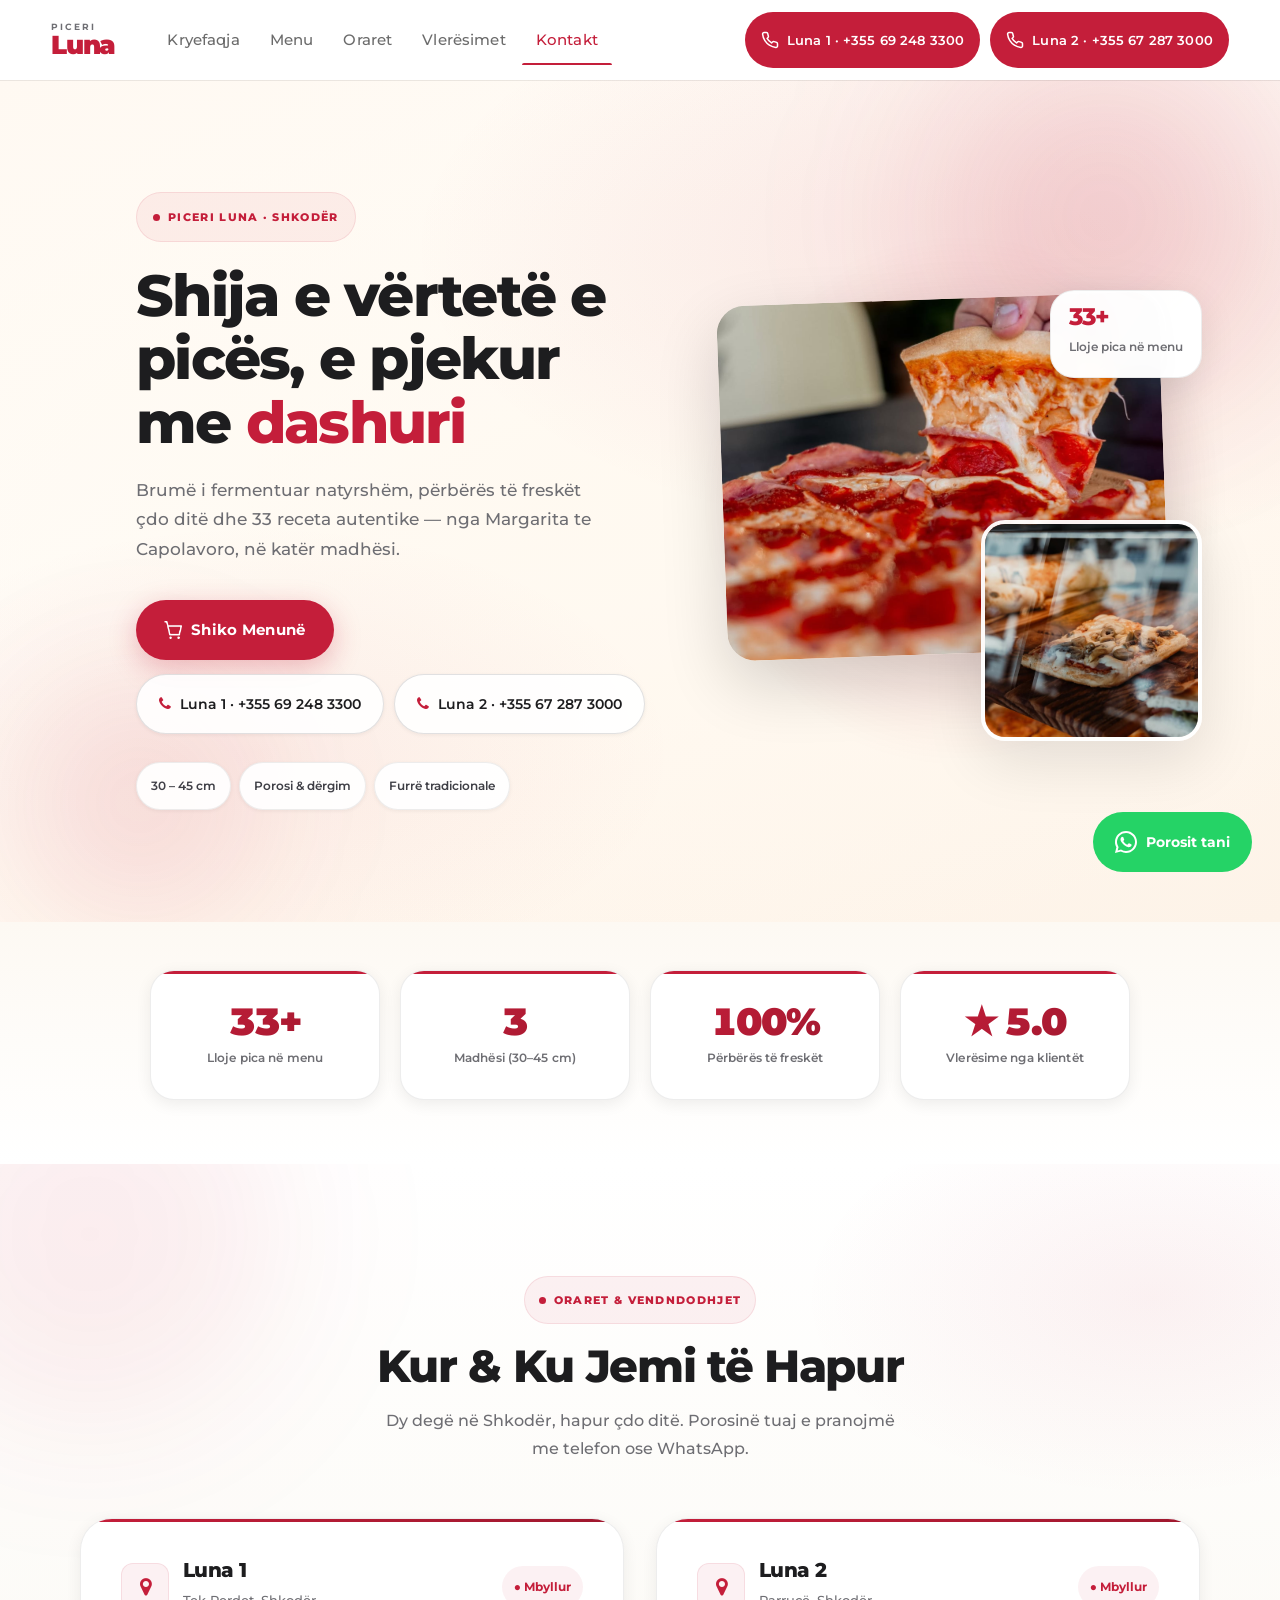
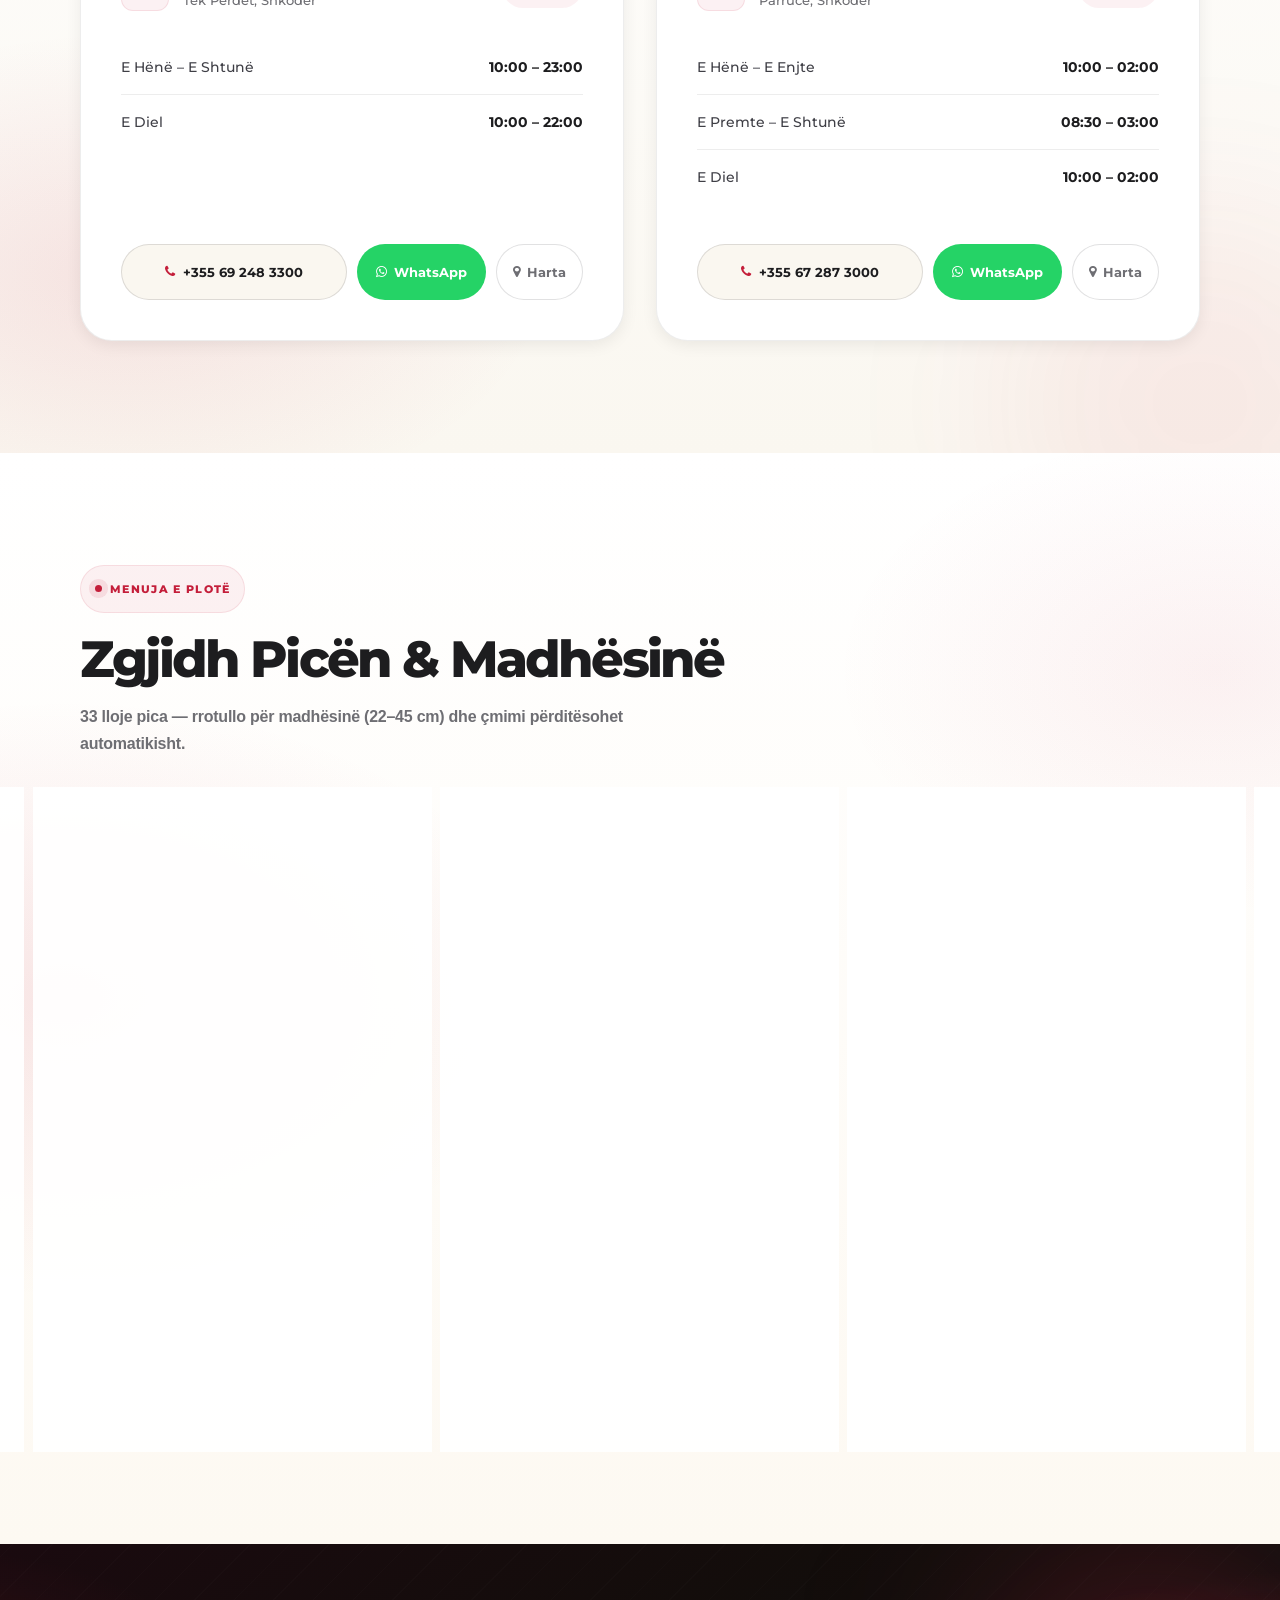
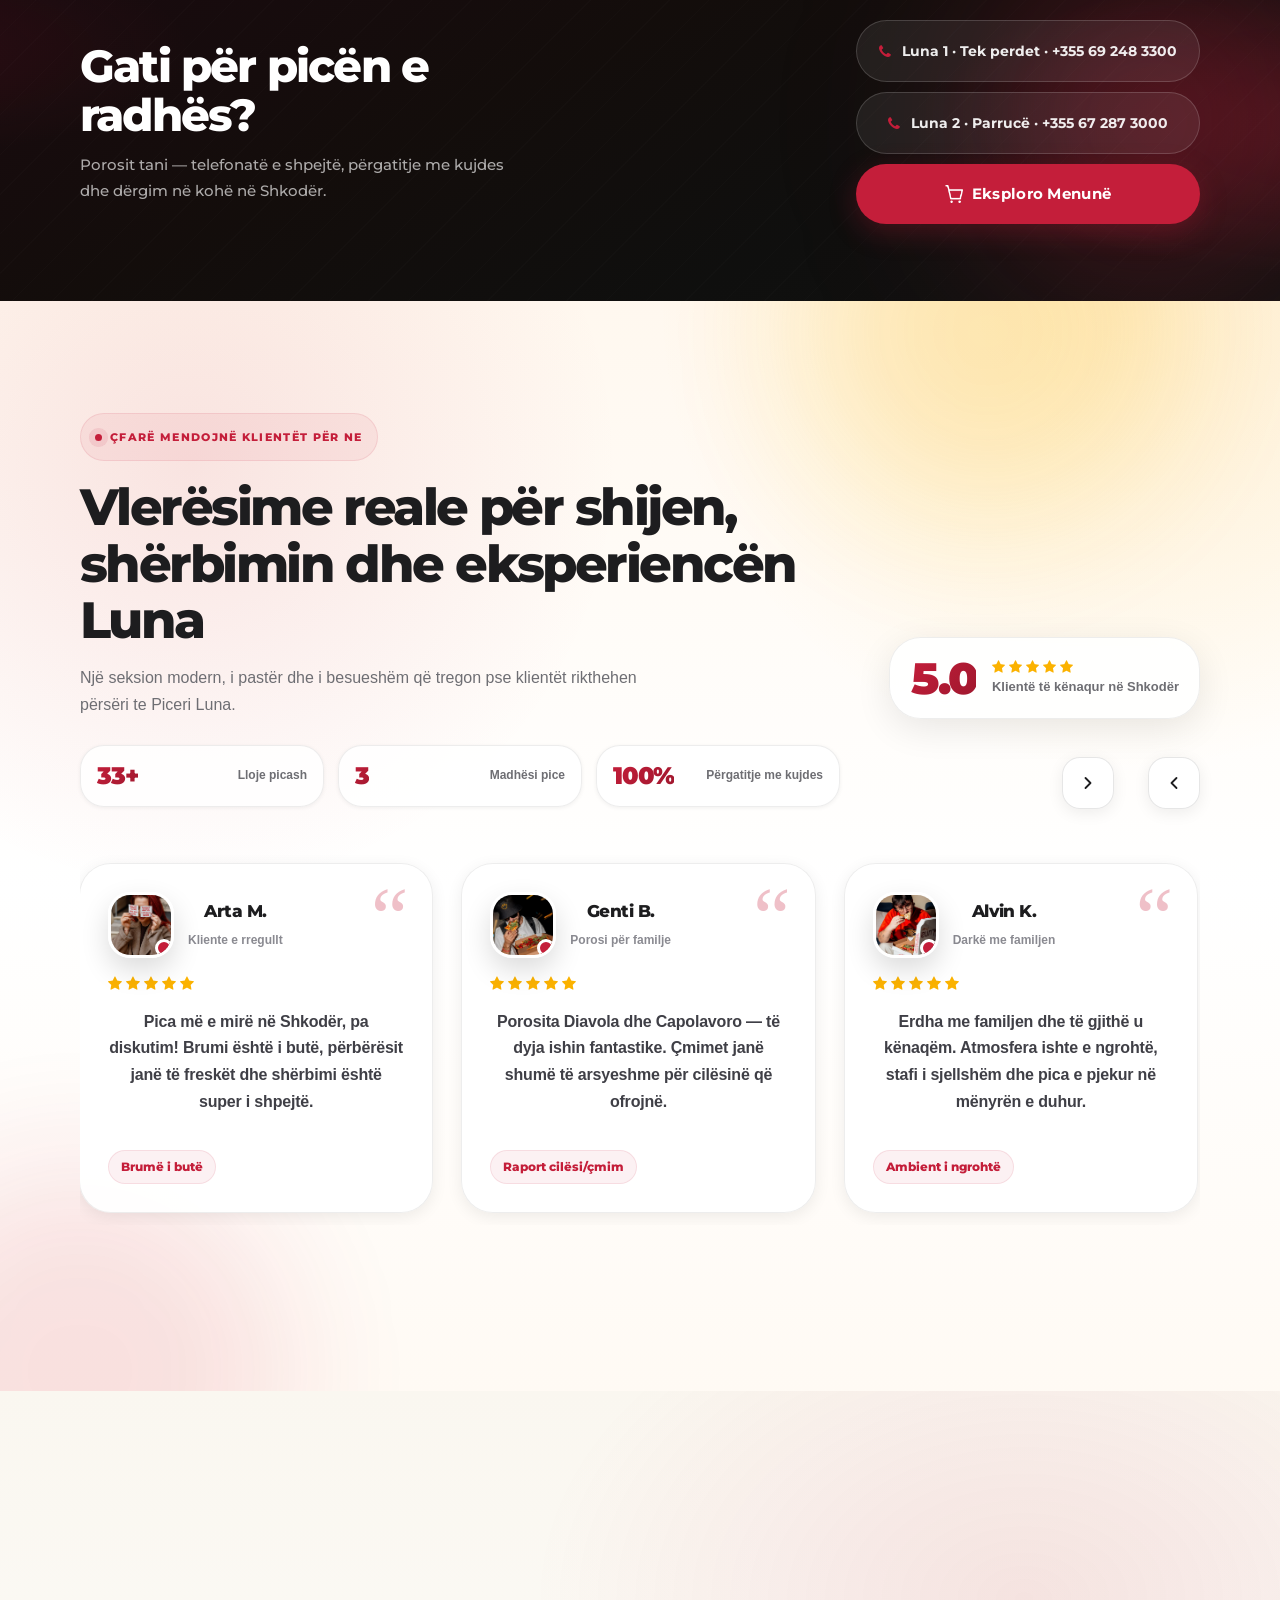
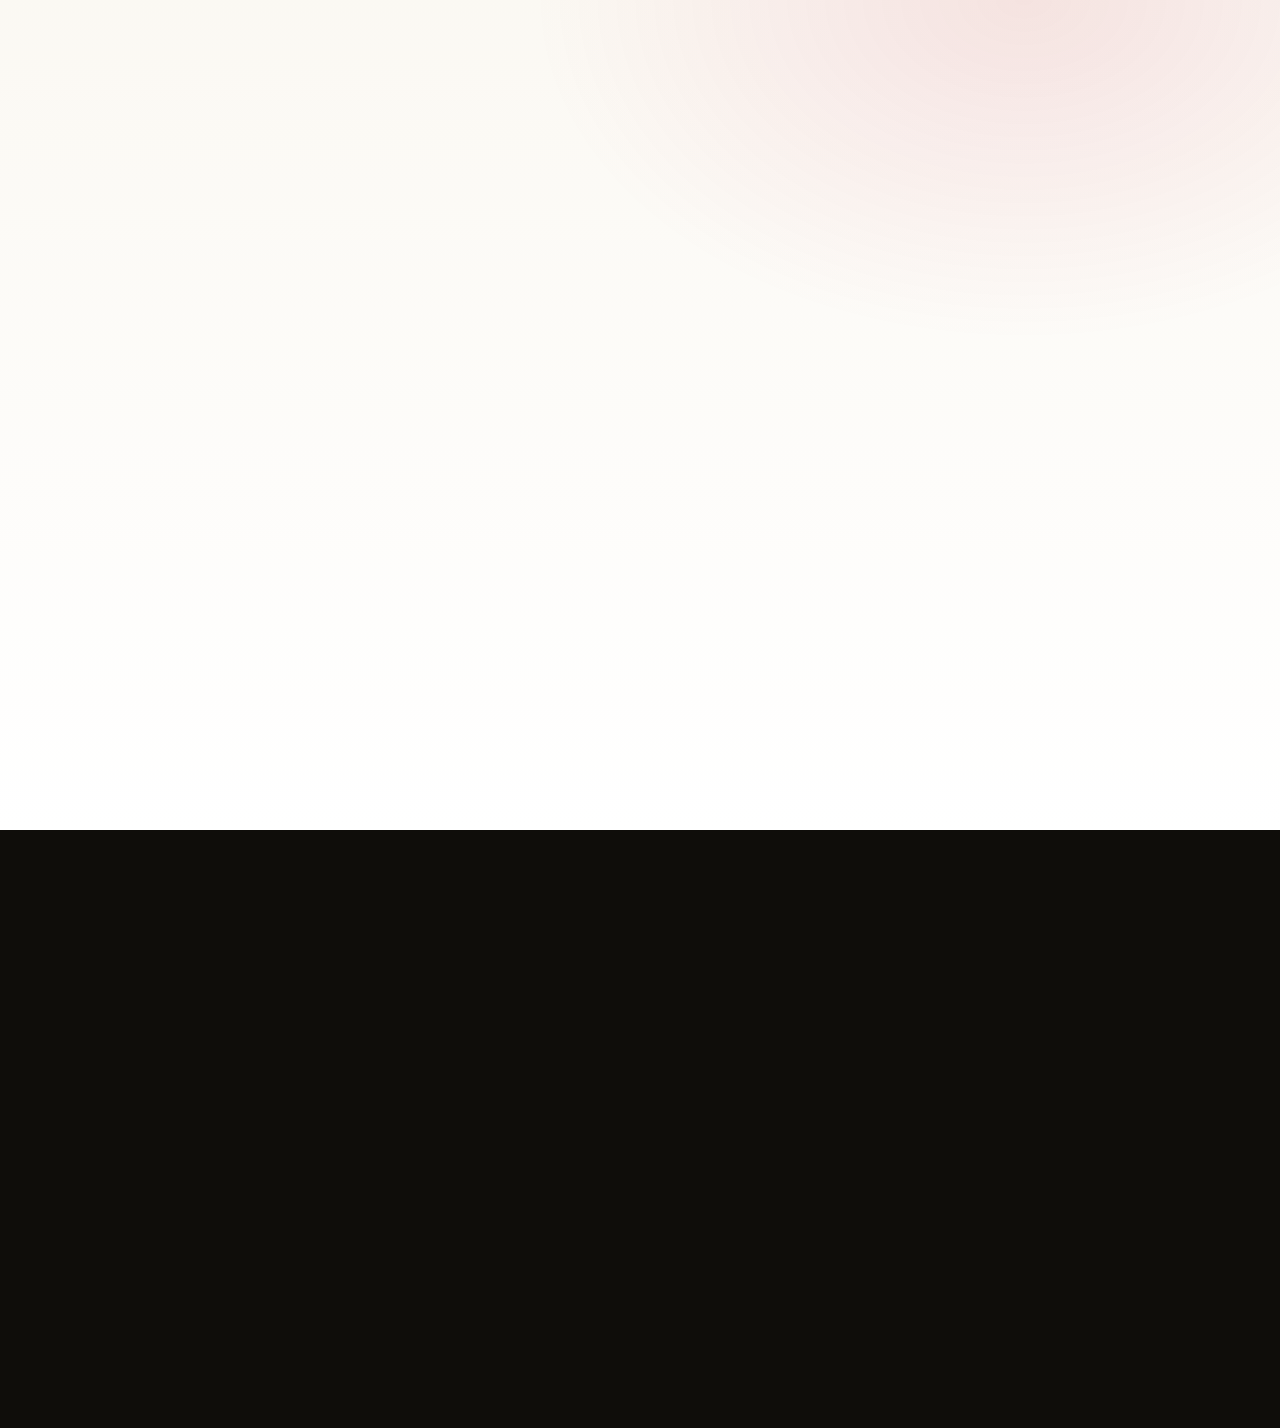
==== commit b1c8d12d: "New Changes and new colors" ====
--- a/index.html
+++ b/index.html
@@ -873,7 +873,7 @@
 							<li><a href="tel:+355692483300">+355 69 248 3300</a></li>
 							<li><span class="luna-footer__loc">Luna 2 · Parrucë</span></li>
 							<li><a href="tel:+355672873000">+355 67 287 3000</a></li>
-							<li><a href="mailto:piceriluna.shk@gmail.com">piceriluna.shk@gmail.com</a></li>
+							<li><a href="mailto:xhaferinedit@yahoo.com">xhaferinedit@yahoo.com</a></li>
 							<li style="margin-top:10px"><a href="#luna-oret">Oraret</a></li>
 							<li><a href="#luna-menu">Shiko Menunë</a></li>
 						</ul>
@@ -886,7 +886,7 @@
 		<!-- Copyright bar -->
 		<div class="luna-footer__bottom">
 			<div class="container">
-				<p>&#169; 2026 Piceri Luna, Shkodër. Të gjitha të drejtat e rezervuara.
+				<p>&#169; 2026 Piceri Luna, Shkodër — Gojart Hoti. Të gjitha të drejtat e rezervuara.
 					&nbsp;|&nbsp; Luna 1: <a href="tel:+355692483300">+355 69 248 3300</a>
 					&nbsp;|&nbsp; Luna 2: <a href="tel:+355672873000">+355 67 287 3000</a>
 				</p>
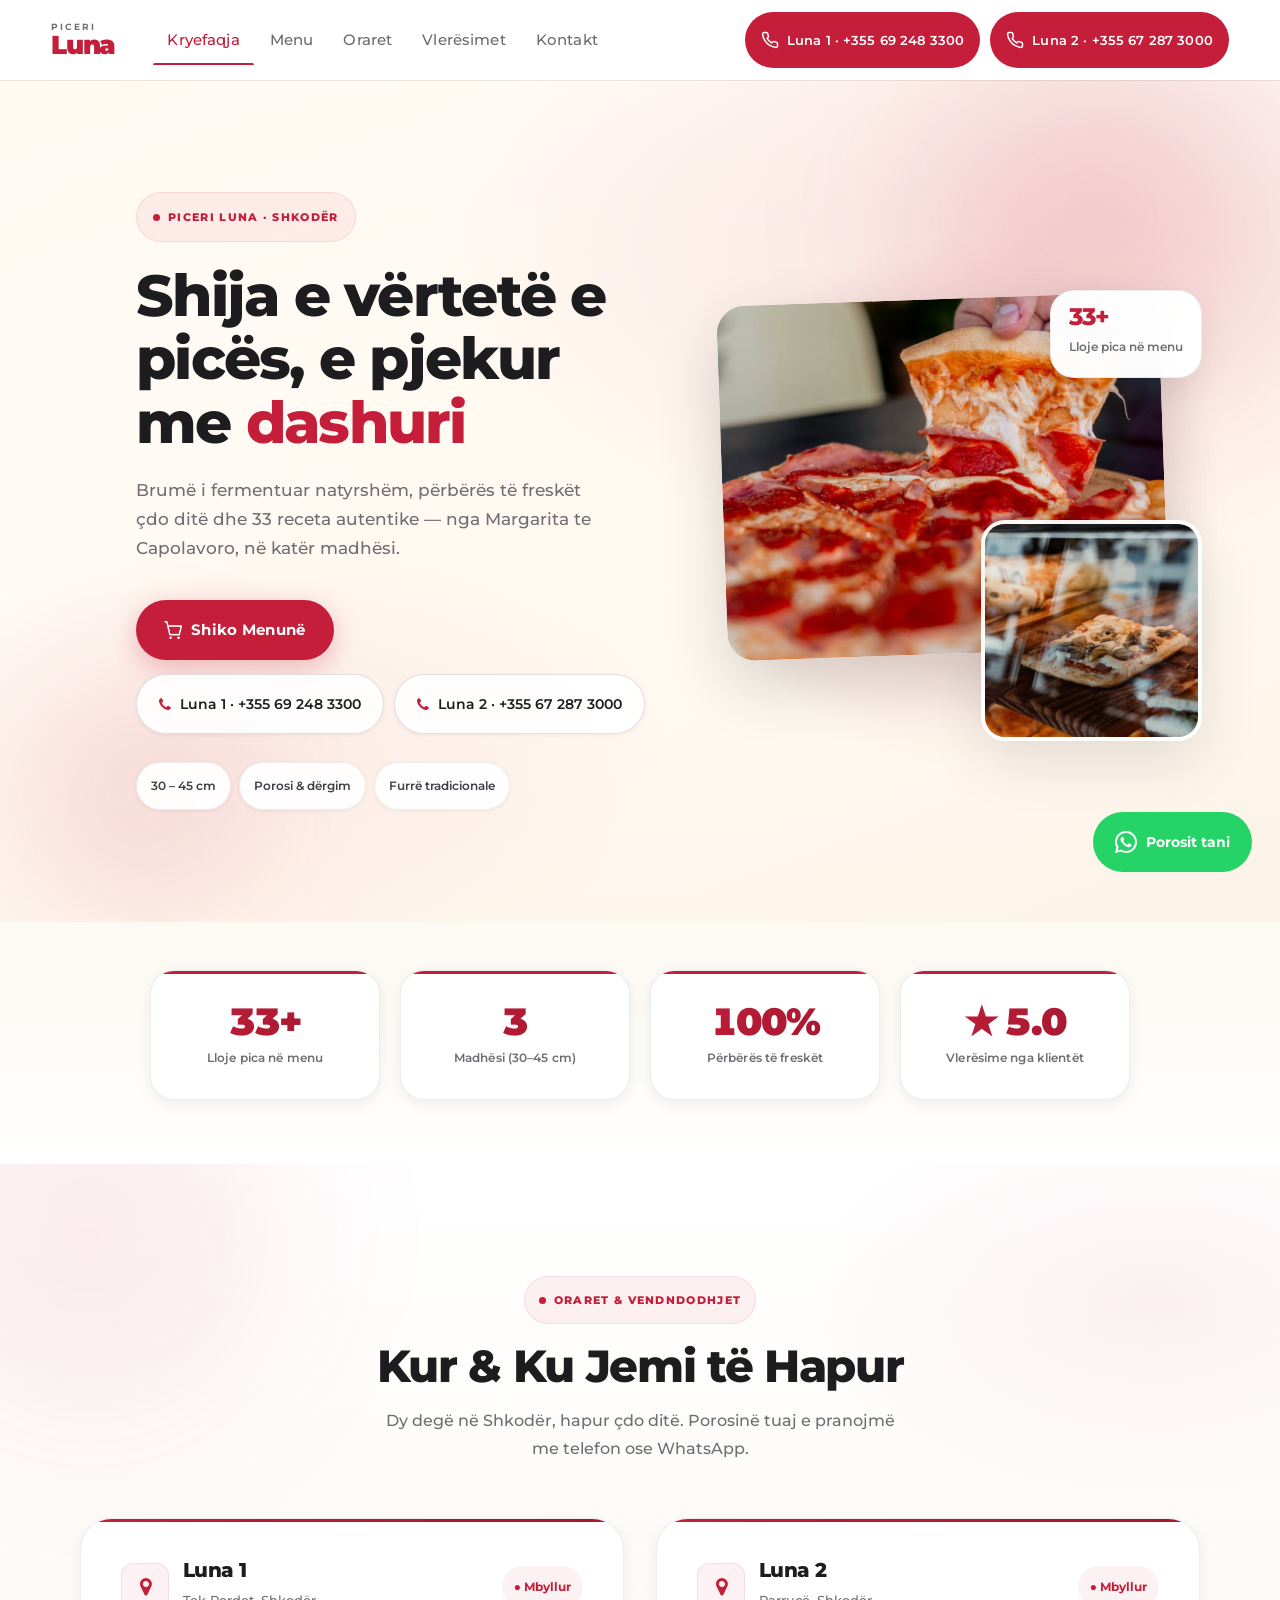
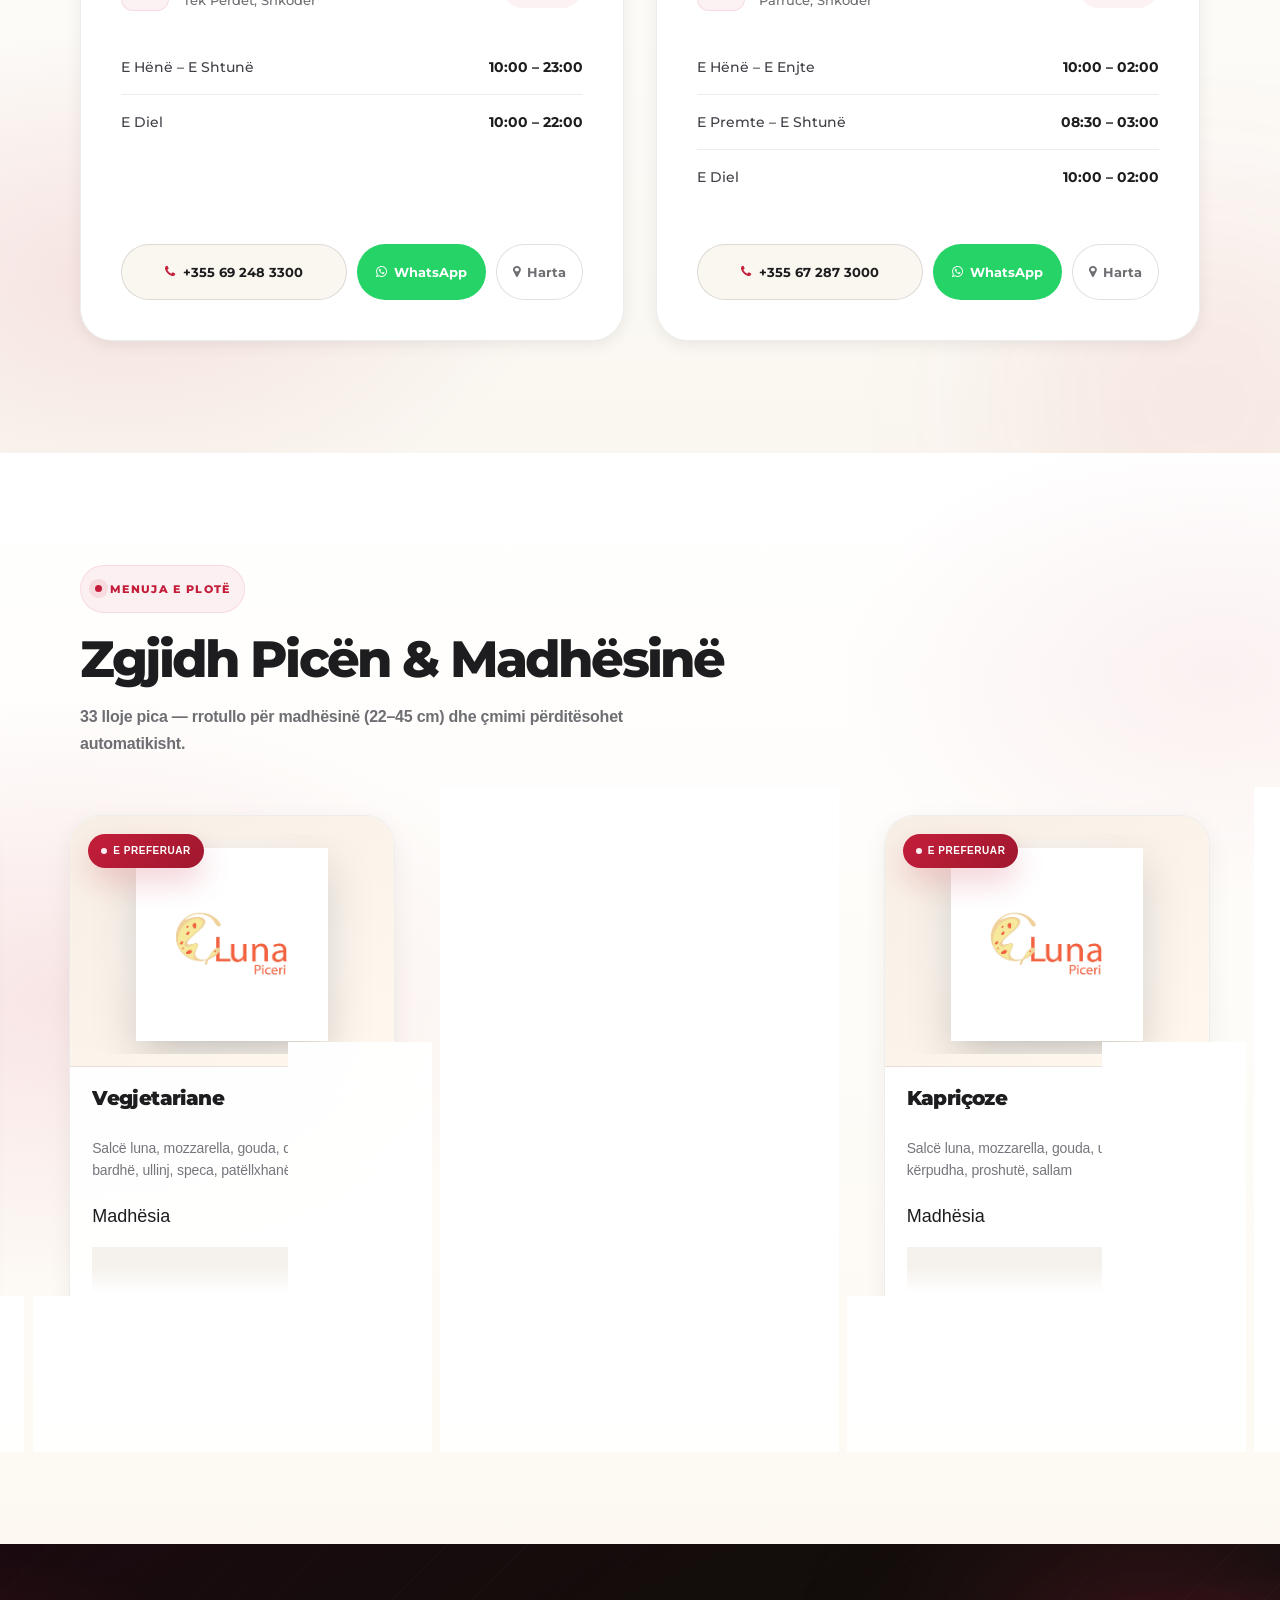
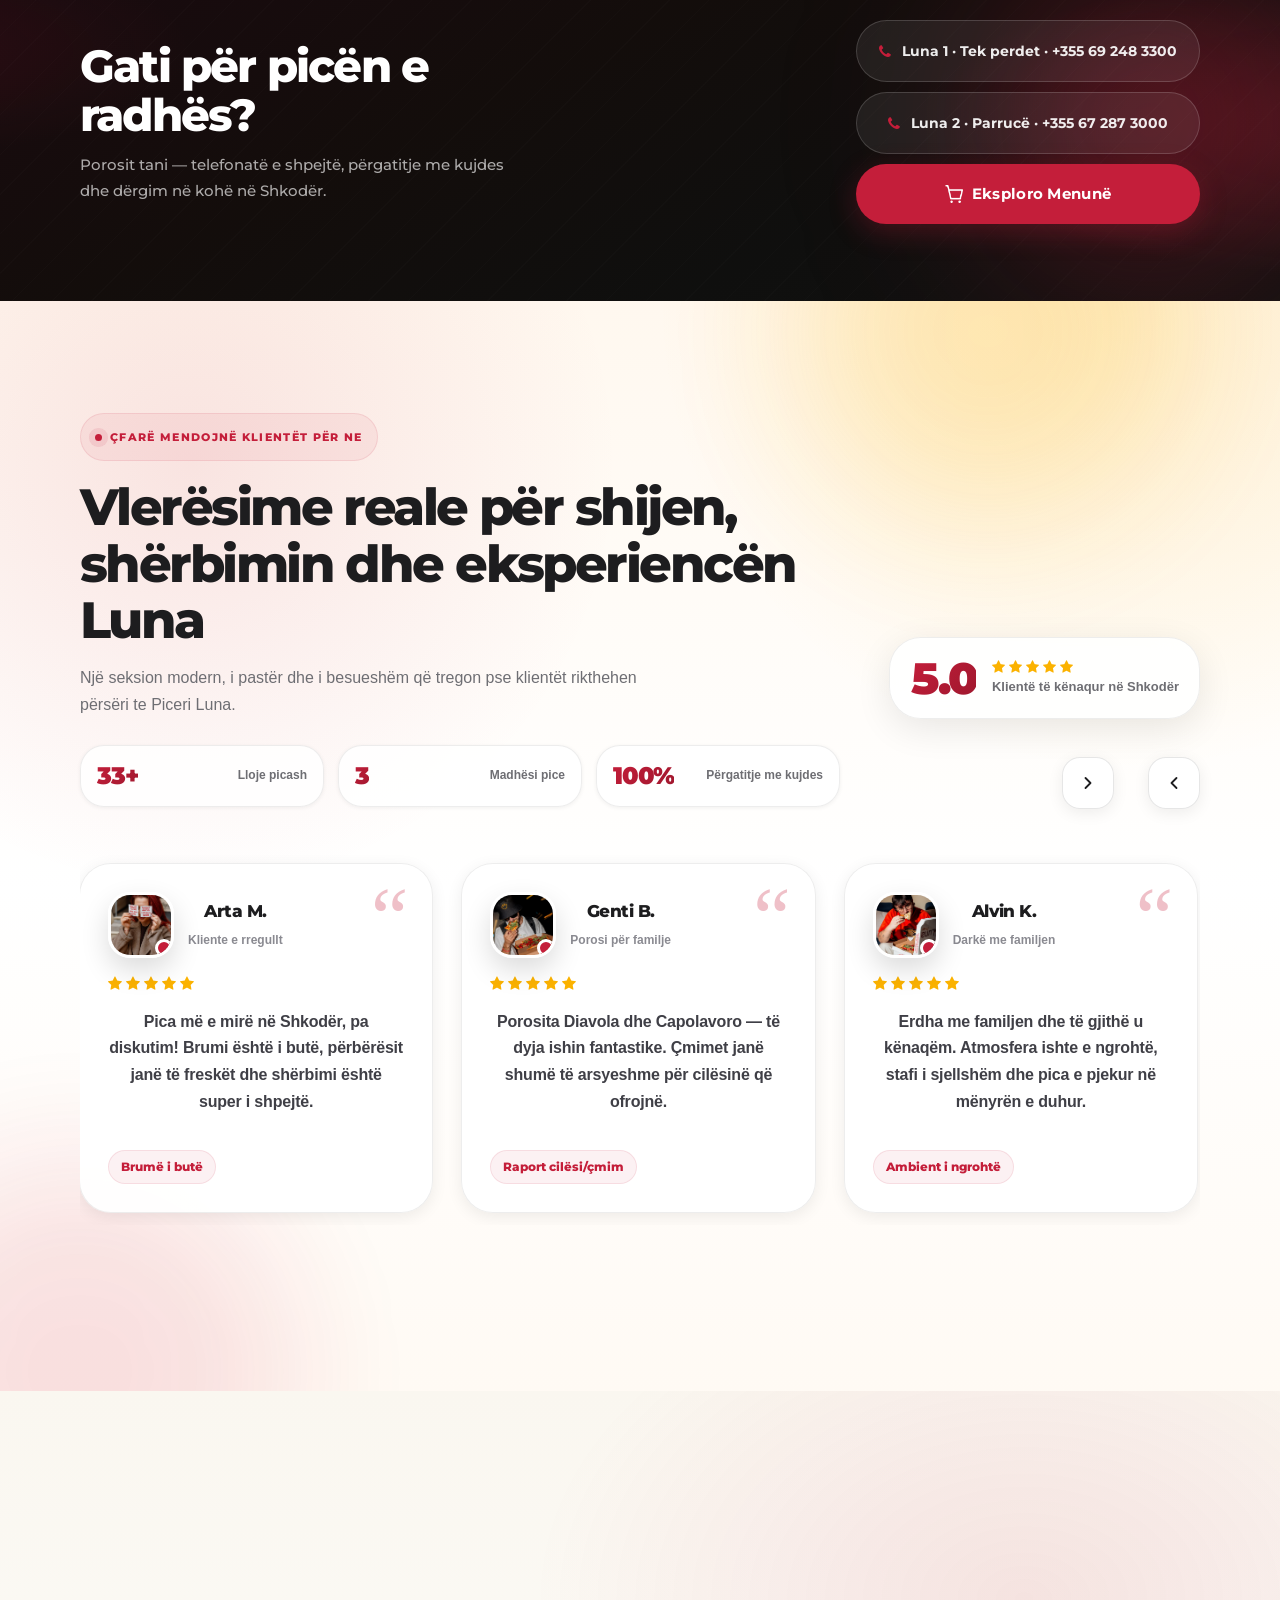
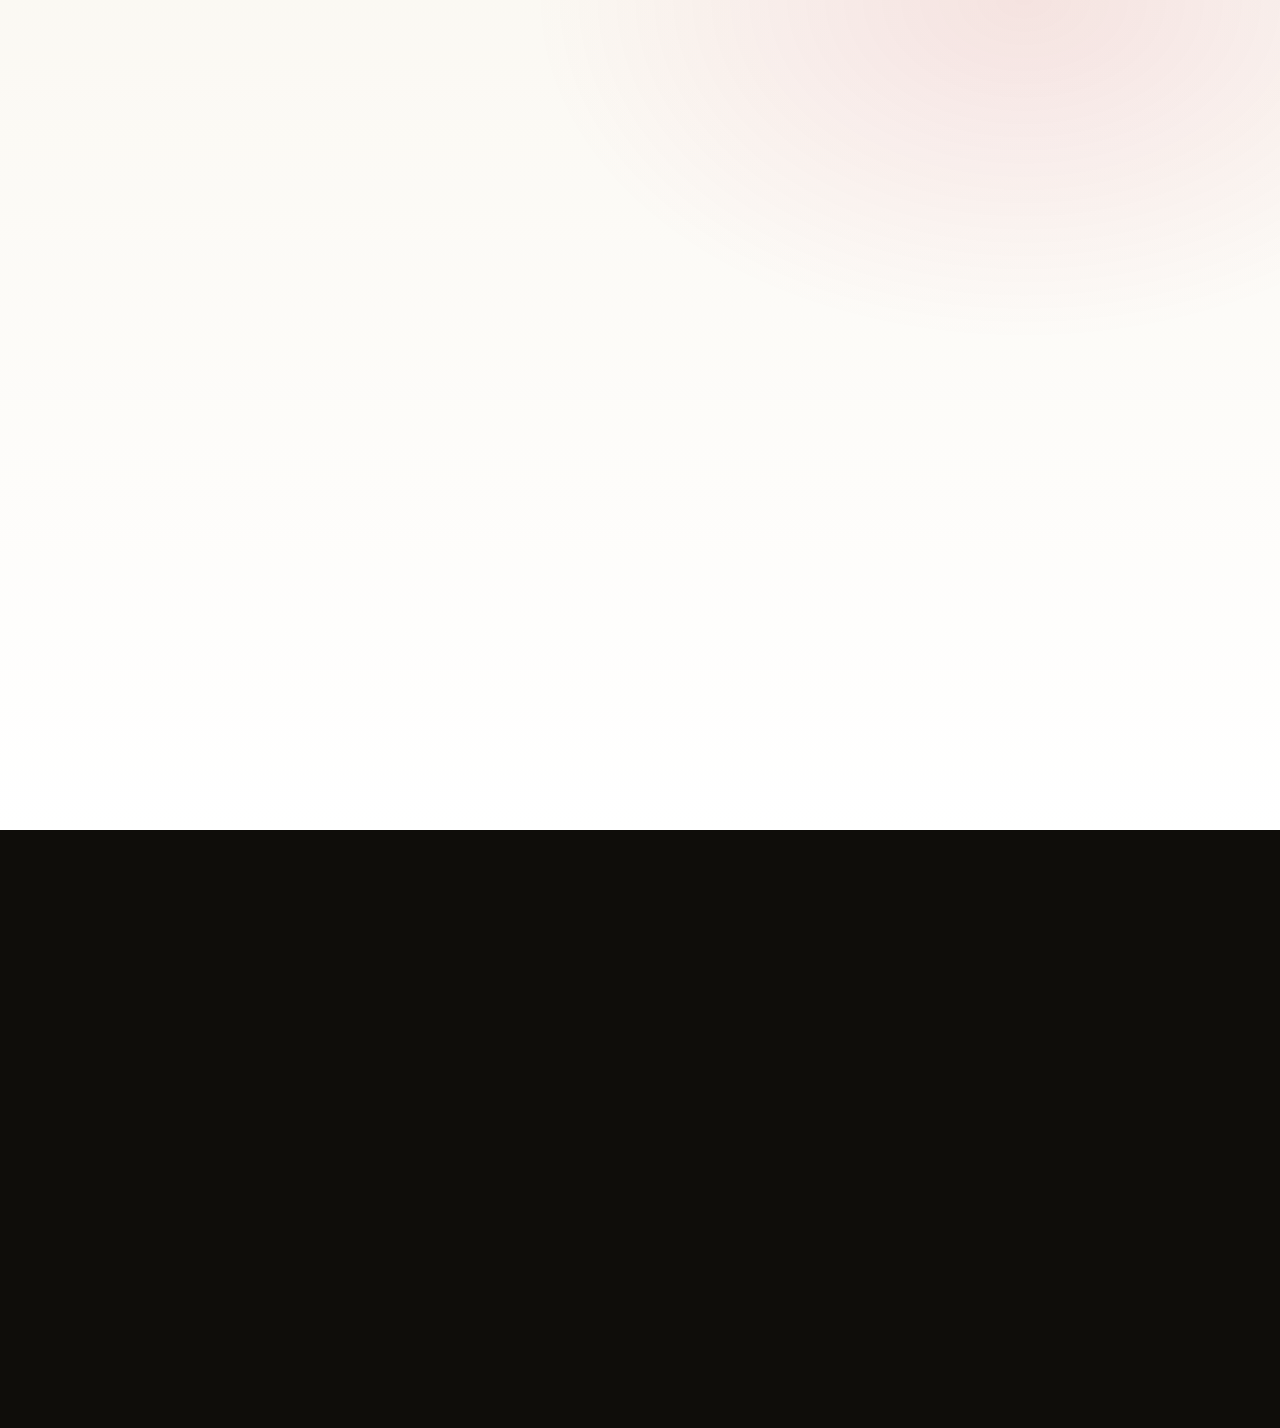
==== commit a9c861ce: "Improved the UI using animations" ====
--- a/index.html
+++ b/index.html
@@ -137,6 +137,8 @@
 	<link rel="stylesheet" type="text/css" href="css/luna-menu.css">
 	<link rel="stylesheet" type="text/css" href="css/luna-home.css">
 	<link rel="stylesheet" type="text/css" href="css/luna-global.css">
+	<!-- Animation system — must come AFTER luna-global.css -->
+	<link rel="stylesheet" type="text/css" href="css/luna-animations.css">
 
 	<!-- Minimal inline overrides: kill old header elements only -->
 	<style>
@@ -158,6 +160,9 @@
 
 <body class="page-home">
 
+	<!-- Scroll progress bar — driven by luna-animations.js -->
+	<div id="luna-scroll-progress" aria-hidden="true"></div>
+
 	<!-- Skip navigation — web.dev accessibility -->
 	<a href="#main-content" class="luna-skip-link">Kalo te përmbajtja kryesore</a>
 
@@ -300,7 +305,7 @@
 			<div class="container-big">
 				<div class="row align-items-center g-4 g-xl-5">
 					<div class="col-lg-6">
-						<div class="luna-hero__content wow fadeInLeft">
+						<div class="luna-hero__content">
 							<span class="luna-hero__eyebrow">Piceri Luna · Shkodër</span>
 							<h1 class="luna-hero__title">Shija e vërtetë e picës, e pjekur me <span>dashuri</span></h1>
 							<p class="luna-hero__desc">Brumë i fermentuar natyrshëm, përbërës të freskët çdo ditë dhe 33
@@ -325,7 +330,7 @@
 						</div>
 					</div>
 					<div class="col-lg-6">
-						<div class="luna-hero__visual wow fadeInRight">
+						<div class="luna-hero__visual">
 							<div class="luna-hero__gallery">
 								<div class="luna-hero__img-main">
 									<img src="Piceri Luna/SaveClip.App_615700220_18322506685217890_950610819050237562_n.jpg"
@@ -971,6 +976,8 @@
 	<script src="js/luna-menu.js"></script>
 	<script src="js/luna-home.js"></script>
 	<script src="js/luna-navbar.js"></script>
+	<!-- Animation system — must load last -->
+	<script src="js/luna-animations.js"></script>
 
 </body>
 
--- a/css/luna-animations.css
+++ b/css/luna-animations.css
@@ -0,0 +1,533 @@
+/* ============================================================
+   PICERI LUNA — Motion System v2026
+   Physics-based springs · Spatial ambient · Eye-comfortable
+   Load AFTER luna-global.css
+   ============================================================ */
+
+/* ── Extended easing vocabulary ──────────────────────────── */
+:root {
+  --e-snappy:  cubic-bezier(0.22, 1, 0.36, 1);   /* fast start → smooth land */
+  --e-bounce:  cubic-bezier(0.175, 0.885, 0.32, 1.275); /* soft overshoot */
+  --e-out3:    cubic-bezier(0, 0, 0.3, 1);        /* sharp deceleration */
+
+  /* Stagger timing unit (60 ms is comfortable, non-rushed) */
+  --stagger: 60ms;
+}
+
+/* ── GPU promotion — pre-allocate compositor layers ─────── */
+.luna-hero__orb--1,
+.luna-hero__orb--2,
+.luna-steps__orb--one,
+.luna-steps__orb--two,
+.luna-testimonials__orb--one,
+.luna-testimonials__orb--two,
+.luna-strength__orb--one,
+.luna-strength__orb--two,
+.luna-oret__orb--one,
+.luna-oret__orb--two,
+.luna-cta__orb {
+  will-change: transform;
+}
+
+.luna-hero__img-secondary,
+.luna-hero__float-card,
+.luna-wa-float {
+  will-change: transform;
+}
+
+.la { will-change: opacity, transform; }
+
+/* ═══════════════════════════════════════════════════════════
+   KEYFRAME LIBRARY
+   All keyframes animate only opacity, transform, or filter
+   (compositor-compositable properties — zero layout cost)
+   ═══════════════════════════════════════════════════════════ */
+
+/* ── Ambient orb drift A (clockwise, 14–22 s) ────────────── */
+@keyframes luna-orb-a {
+  0%   { transform: translate(   0,     0)  scale(1);    }
+  20%  { transform: translate( 14px, -10px) scale(1.03); }
+  45%  { transform: translate(  5px,  18px) scale(0.97); }
+  70%  { transform: translate(-11px,   7px) scale(1.02); }
+  100% { transform: translate(   0,     0)  scale(1);    }
+}
+
+/* ── Ambient orb drift B (counter-drift, 16–22 s) ────────── */
+@keyframes luna-orb-b {
+  0%   { transform: translate(   0,     0)  scale(1);    }
+  30%  { transform: translate(-13px,  15px) scale(1.04); }
+  62%  { transform: translate( 19px,  -5px) scale(0.96); }
+  100% { transform: translate(   0,     0)  scale(1);    }
+}
+
+/* ── Hero entrance — above-fold cascade ─────────────────── */
+/*
+ * Easing: cubic-bezier(0.22, 1, 0.36, 1) = ultra-decelerate.
+ * Element rockets off start position and glides into rest.
+ * blur(5px) → blur(0) adds cinematic depth snap-to-focus.
+ */
+@keyframes luna-hero-in {
+  0% {
+    opacity: 0;
+    transform: translateY(26px) scale(0.96);
+    filter: blur(5px);
+  }
+  100% {
+    opacity: 1;
+    transform: translateY(0) scale(1);
+    filter: blur(0);
+  }
+}
+
+/* ── Card hover shimmer — diagonal shine sweep ───────────── */
+@keyframes luna-shimmer {
+  0%   { transform: translateX(-130%) skewX(-12deg); opacity: 0;    }
+  8%   {                                              opacity: 0.55; }
+  92%  {                                              opacity: 0.55; }
+  100% { transform: translateX(130%)  skewX(-12deg); opacity: 0;    }
+}
+
+/* ── Click ripple ────────────────────────────────────────── */
+@keyframes luna-ripple {
+  0%   { transform: scale(0);  opacity: 0.36; }
+  80%  {                        opacity: 0.08; }
+  100% { transform: scale(28); opacity: 0;    }
+}
+
+/* ── Scroll-progress gradient animation ─────────────────── */
+@keyframes luna-gradient-x {
+  0%,  100% { background-position:   0% 50%; }
+  50%        { background-position: 100% 50%; }
+}
+
+/* ── Improved WA bounce (overrides luna-global.css) ─────── */
+/*
+ * 4-point bounce: rise → small bounce → settle.
+ * More organic than a simple 3-point bounce.
+ */
+@keyframes luna-wa-bounce {
+  0%,  55%, 100% { transform: translateY(0);    }
+  26%             { transform: translateY(-10px); }
+  40%             { transform: translateY(-5px);  }
+}
+
+/* ── Improved pulse-dot (overrides luna-global.css) ─────── */
+/*
+ * 3-point pulse with a slight pause at rest gives a
+ * "heartbeat" rhythm that is less visually fatiguing.
+ */
+@keyframes pulse-dot {
+  0%, 70%, 100% { transform: scale(1);    opacity: 1;    }
+  40%            { transform: scale(0.58); opacity: 0.42; }
+}
+
+/* ── Underline draw (for footer links) ───────────────────── */
+/* driven by transition, no keyframe needed */
+
+/* ═══════════════════════════════════════════════════════════
+   SCROLL PROGRESS BAR
+   ═══════════════════════════════════════════════════════════ */
+#luna-scroll-progress {
+  position: fixed;
+  top: 0;
+  left: 0;
+  width: 100%;
+  height: 3px;
+  z-index: 9999;
+  transform-origin: left center;
+  transform: scaleX(0);
+  background: linear-gradient(
+    90deg,
+    var(--red)       0%,
+    #e8545e         40%,
+    var(--red-dark)  100%
+  );
+  background-size: 200% 100%;
+  animation: luna-gradient-x 3s ease-in-out infinite;
+  pointer-events: none;
+  will-change: transform;
+}
+
+/* ═══════════════════════════════════════════════════════════
+   SCROLL REVEAL — .la SYSTEM
+
+   Usage:
+     <div class="la la--up la--d2"> → fades up, 120 ms delay
+
+   Variants: (default=up) --up --down --left --right --scale --fade
+   Delays:   --d1 (60ms) through --d8 (480ms)
+   JS adds "is-visible" class via IntersectionObserver
+   ═══════════════════════════════════════════════════════════ */
+.la {
+  opacity: 0;
+  transition-property: opacity, transform, filter;
+  transition-timing-function: cubic-bezier(0.22, 1, 0.36, 1);
+  transition-duration: 660ms;
+}
+
+.la,
+.la--up    { transform: translateY(22px) scale(0.97); filter: blur(2px); }
+.la--down  { transform: translateY(-22px) scale(0.97); filter: blur(2px); }
+.la--left  { transform: translateX(26px);              filter: blur(2px); }
+.la--right { transform: translateX(-26px);             filter: blur(2px); }
+.la--scale { transform: scale(0.88);                   filter: blur(4px); }
+.la--fade  { transform: none;                          filter: blur(4px); }
+.la--up-sm { transform: translateY(12px);              filter: blur(1px); }
+
+.la.is-visible {
+  opacity: 1;
+  transform: none;
+  filter: blur(0);
+}
+
+/* Stagger delays — 60 ms increments */
+.la--d1 { transition-delay:  60ms; }
+.la--d2 { transition-delay: 120ms; }
+.la--d3 { transition-delay: 180ms; }
+.la--d4 { transition-delay: 240ms; }
+.la--d5 { transition-delay: 300ms; }
+.la--d6 { transition-delay: 360ms; }
+.la--d7 { transition-delay: 420ms; }
+.la--d8 { transition-delay: 480ms; }
+
+/* ═══════════════════════════════════════════════════════════
+   HERO ENTRANCE CASCADE
+
+   Above-fold content — IntersectionObserver fires but may have
+   sub-frame flash. CSS animation with fill-mode:both is
+   the most robust approach: element holds the 0% state
+   before its delay fires, then animates to 100%.
+
+   Cascade order: eyebrow → title → desc → actions → chips
+   Visual side (gallery) enters from same family at 140 ms.
+
+   Math: each delay is ~75-80 ms apart. At 60 fps that's
+   ~4-5 frames — just enough separation to read as cascade
+   without feeling sluggish.
+   ═══════════════════════════════════════════════════════════ */
+.luna-hero__eyebrow {
+  animation: luna-hero-in 700ms cubic-bezier(0.22, 1, 0.36, 1)  80ms both;
+}
+
+.luna-hero__title {
+  animation: luna-hero-in 700ms cubic-bezier(0.22, 1, 0.36, 1) 155ms both;
+}
+
+.luna-hero__desc {
+  animation: luna-hero-in 700ms cubic-bezier(0.22, 1, 0.36, 1) 245ms both;
+}
+
+.luna-hero__actions {
+  animation: luna-hero-in 700ms cubic-bezier(0.22, 1, 0.36, 1) 320ms both;
+}
+
+.luna-hero__chips {
+  animation: luna-hero-in 700ms cubic-bezier(0.22, 1, 0.36, 1) 400ms both;
+}
+
+.luna-hero__gallery {
+  animation: luna-hero-in 700ms cubic-bezier(0.22, 1, 0.36, 1) 140ms both;
+}
+
+/* ═══════════════════════════════════════════════════════════
+   AMBIENT ORB ANIMATIONS
+
+   Different durations + offsets prevent visual synchrony
+   (all orbs moving together looks mechanical, not natural).
+   Easing: ease-in-out = cubic-bezier(0.42,0,0.58,1)
+   ═══════════════════════════════════════════════════════════ */
+
+/* Hero */
+.luna-hero__orb--1 { animation: luna-orb-a 14s ease-in-out         infinite; }
+.luna-hero__orb--2 { animation: luna-orb-b 18s ease-in-out 1.8s    infinite; }
+
+/* Steps section */
+.luna-steps__orb--one { animation: luna-orb-a 16s ease-in-out 0.7s  infinite; }
+.luna-steps__orb--two { animation: luna-orb-b 20s ease-in-out 3.2s  infinite; }
+
+/* Testimonials */
+.luna-testimonials__orb--one { animation: luna-orb-a 18s ease-in-out 1.4s  infinite; }
+.luna-testimonials__orb--two { animation: luna-orb-b 15s ease-in-out        infinite; }
+
+/* Why Luna (strength) */
+.luna-strength__orb--one { animation: luna-orb-b 17s ease-in-out 2.1s  infinite; }
+.luna-strength__orb--two { animation: luna-orb-a 22s ease-in-out 4.3s  infinite; }
+
+/* Opening hours */
+.luna-oret__orb--one { animation: luna-orb-a 15s ease-in-out 0.4s  infinite; }
+.luna-oret__orb--two { animation: luna-orb-b 19s ease-in-out 2.6s  infinite; }
+
+/* CTA dark band */
+.luna-cta__orb { animation: luna-orb-a 22s ease-in-out 1.2s infinite; }
+
+/* ═══════════════════════════════════════════════════════════
+   CARD HOVER SHIMMER
+
+   A diagonal shine strip sweeps across on hover.
+   Only applied to cards where ::after is not already used.
+   overflow:hidden on the cards clips the strip cleanly.
+   ═══════════════════════════════════════════════════════════ */
+
+/* Trust stat cards (.luna-trust__item uses ::before for accent bar only) */
+.luna-trust__item::after,
+.luna-oret__card::after {
+  content: '';
+  position: absolute;
+  top: 0;
+  left: 0;
+  width: 55%;
+  height: 100%;
+  background: linear-gradient(
+    105deg,
+    transparent           25%,
+    rgba(255,255,255,0.48) 50%,
+    transparent           75%
+  );
+  transform: translateX(-140%) skewX(-12deg);
+  pointer-events: none;
+  z-index: 4;
+  /* Transition: slow start + fast middle simulates a real light reflection */
+  transition: transform 0.72s cubic-bezier(0.22, 1, 0.36, 1);
+}
+
+.luna-trust__item:hover::after,
+.luna-oret__card:hover::after {
+  transform: translateX(255%) skewX(-12deg);
+}
+
+/* ═══════════════════════════════════════════════════════════
+   BUTTON RIPPLE ELEMENT
+   Created by JS on click, removed after animation ends.
+   ═══════════════════════════════════════════════════════════ */
+.luna-ripple {
+  position: absolute;
+  border-radius: 50%;
+  width: 8px;
+  height: 8px;
+  margin-top: -4px;
+  margin-left: -4px;
+  background: rgba(255, 255, 255, 0.40);
+  transform: scale(0);
+  animation: luna-ripple 580ms cubic-bezier(0, 0, 0.2, 1) forwards;
+  pointer-events: none;
+  z-index: 10;
+}
+
+/* ═══════════════════════════════════════════════════════════
+   IMPROVED HOVER MICRO-INTERACTIONS
+
+   Key principle: use cubic-bezier(0.22,1,0.36,1) (snappy
+   deceleration) for lift/scale-up transitions — it feels
+   fast-responsive and settles without overshoot.
+   ═══════════════════════════════════════════════════════════ */
+
+/* Trust stat cards */
+.luna-trust__item {
+  transition:
+    transform  340ms cubic-bezier(0.22, 1, 0.36, 1),
+    box-shadow 340ms cubic-bezier(0.22, 1, 0.36, 1) !important;
+}
+
+.luna-trust__item:hover {
+  transform: translateY(-8px) !important;
+}
+
+/* Opening hours cards */
+.luna-oret__card {
+  transition:
+    transform  340ms cubic-bezier(0.22, 1, 0.36, 1),
+    box-shadow 340ms cubic-bezier(0.22, 1, 0.36, 1) !important;
+}
+
+/* Testimonial cards */
+.luna-testimonial-card {
+  transition:
+    transform     360ms cubic-bezier(0.22, 1, 0.36, 1),
+    box-shadow    360ms ease,
+    border-color  280ms ease !important;
+}
+
+/* Step cards */
+.luna-step {
+  transition:
+    transform     360ms cubic-bezier(0.22, 1, 0.36, 1),
+    box-shadow    360ms cubic-bezier(0.22, 1, 0.36, 1),
+    border-color  280ms ease,
+    background    280ms ease !important;
+}
+
+/* Strength cards */
+.luna-strength-card {
+  transition:
+    transform     360ms cubic-bezier(0.22, 1, 0.36, 1),
+    box-shadow    360ms cubic-bezier(0.22, 1, 0.36, 1),
+    border-color  280ms ease,
+    background    280ms ease !important;
+}
+
+/* Instagram grid items */
+.luna-instagram__item {
+  transition:
+    transform  380ms cubic-bezier(0.22, 1, 0.36, 1),
+    box-shadow 380ms ease !important;
+}
+
+/* ── Footer nav links — underline draw instead of padding shift ── */
+/*
+ * padding-left shift causes layout reflow on every frame.
+ * scaleX(0→1) on a pseudo-element is GPU-composited: zero reflow.
+ */
+.luna-footer__list li a {
+  position: relative;
+  display: inline-block;
+  transition: color 180ms ease !important;
+  padding-left: 0 !important;
+}
+
+.luna-footer__list li a::before {
+  content: '';
+  position: absolute;
+  bottom: -1px;
+  left: 0;
+  width: 100%;
+  height: 1px;
+  background: rgba(255, 255, 255, 0.48);
+  transform: scaleX(0);
+  transform-origin: left center;
+  transition: transform 280ms cubic-bezier(0.22, 1, 0.36, 1);
+}
+
+.luna-footer__list li a:hover {
+  color: rgba(255, 255, 255, 0.92) !important;
+  padding-left: 0 !important;
+}
+
+.luna-footer__list li a:hover::before {
+  transform: scaleX(1);
+}
+
+/* ── Nav indicator — tighter spring ─────────────────────── */
+.ln-nav__indicator {
+  transition:
+    left    260ms cubic-bezier(0.4, 0, 0.2, 1),
+    width   260ms cubic-bezier(0.4, 0, 0.2, 1),
+    opacity 180ms ease !important;
+}
+
+/* ── Testimonials slider dots ────────────────────────────── */
+.luna-testimonials__slider .owl-dot {
+  transition:
+    width      300ms cubic-bezier(0.22, 1, 0.36, 1),
+    background 280ms ease !important;
+}
+
+/* ── Eyebrow pulse dots — improved rhythm ────────────────── */
+.luna-section-head__eyebrow::before,
+.luna-hero__eyebrow::before {
+  animation: pulse-dot 2.6s ease-in-out infinite !important;
+}
+
+/* ── WA float button ─────────────────────────────────────── */
+.luna-wa-float {
+  animation: luna-wa-bounce 5s ease-in-out 4s infinite !important;
+}
+
+.luna-wa-float:hover {
+  animation: none !important;
+}
+
+/* ─── Magnetic button vars (set by JS on mousemove) ──────── */
+/*
+ * JS reads these and applies translate directly via inline style.
+ * On mouseleave it clears inline style, restoring CSS transitions.
+ */
+.btn-ct.btn-large,
+.ln-cta {
+  /* JS will override transform directly; this transition
+     applies on mouseleave (spring snap-back) */
+  transition:
+    background  var(--base, 320ms) var(--ease, cubic-bezier(0.4,0,0.2,1)),
+    box-shadow  var(--base, 320ms) var(--ease, cubic-bezier(0.4,0,0.2,1)),
+    transform   var(--fast, 180ms) var(--spring, cubic-bezier(0.34,1.56,0.64,1)),
+    border-color var(--base, 320ms) var(--ease, cubic-bezier(0.4,0,0.2,1)),
+    color       var(--base, 320ms) var(--ease, cubic-bezier(0.4,0,0.2,1)) !important;
+}
+
+/* Magnetic snap-back class — JS adds/removes this */
+.luna-mag-snap {
+  transition: transform 480ms cubic-bezier(0.34, 1.56, 0.64, 1) !important;
+}
+
+/* ═══════════════════════════════════════════════════════════
+   REDUCED MOTION — all overrides
+   Must be at the END to win specificity battles.
+   ═══════════════════════════════════════════════════════════ */
+@media (prefers-reduced-motion: reduce) {
+
+  /* Kill ambient orbs */
+  .luna-hero__orb--1,
+  .luna-hero__orb--2,
+  .luna-steps__orb--one,
+  .luna-steps__orb--two,
+  .luna-testimonials__orb--one,
+  .luna-testimonials__orb--two,
+  .luna-strength__orb--one,
+  .luna-strength__orb--two,
+  .luna-oret__orb--one,
+  .luna-oret__orb--two,
+  .luna-cta__orb {
+    animation: none !important;
+  }
+
+  /* Kill hero cascade — show instantly */
+  .luna-hero__eyebrow,
+  .luna-hero__title,
+  .luna-hero__desc,
+  .luna-hero__actions,
+  .luna-hero__chips,
+  .luna-hero__gallery {
+    animation: none !important;
+    opacity: 1 !important;
+    transform: none !important;
+    filter: none !important;
+  }
+
+  /* Kill scroll reveal */
+  .la {
+    transition: none !important;
+    opacity: 1 !important;
+    transform: none !important;
+    filter: none !important;
+  }
+
+  /* Kill card shimmer */
+  .luna-trust__item::after,
+  .luna-oret__card::after {
+    display: none !important;
+  }
+
+  /* Kill WA bounce */
+  .luna-wa-float {
+    animation: none !important;
+  }
+
+  /* Kill all micro-interaction transitions */
+  .luna-trust__item,
+  .luna-oret__card,
+  .luna-testimonial-card,
+  .luna-step,
+  .luna-strength-card,
+  .luna-instagram__item,
+  .luna-footer__list li a,
+  .luna-footer__list li a::before,
+  .ln-nav__indicator,
+  .luna-testimonials__slider .owl-dot {
+    transition: none !important;
+  }
+
+  /* Kill pulse dots */
+  .luna-section-head__eyebrow::before,
+  .luna-hero__eyebrow::before {
+    animation: none !important;
+  }
+}
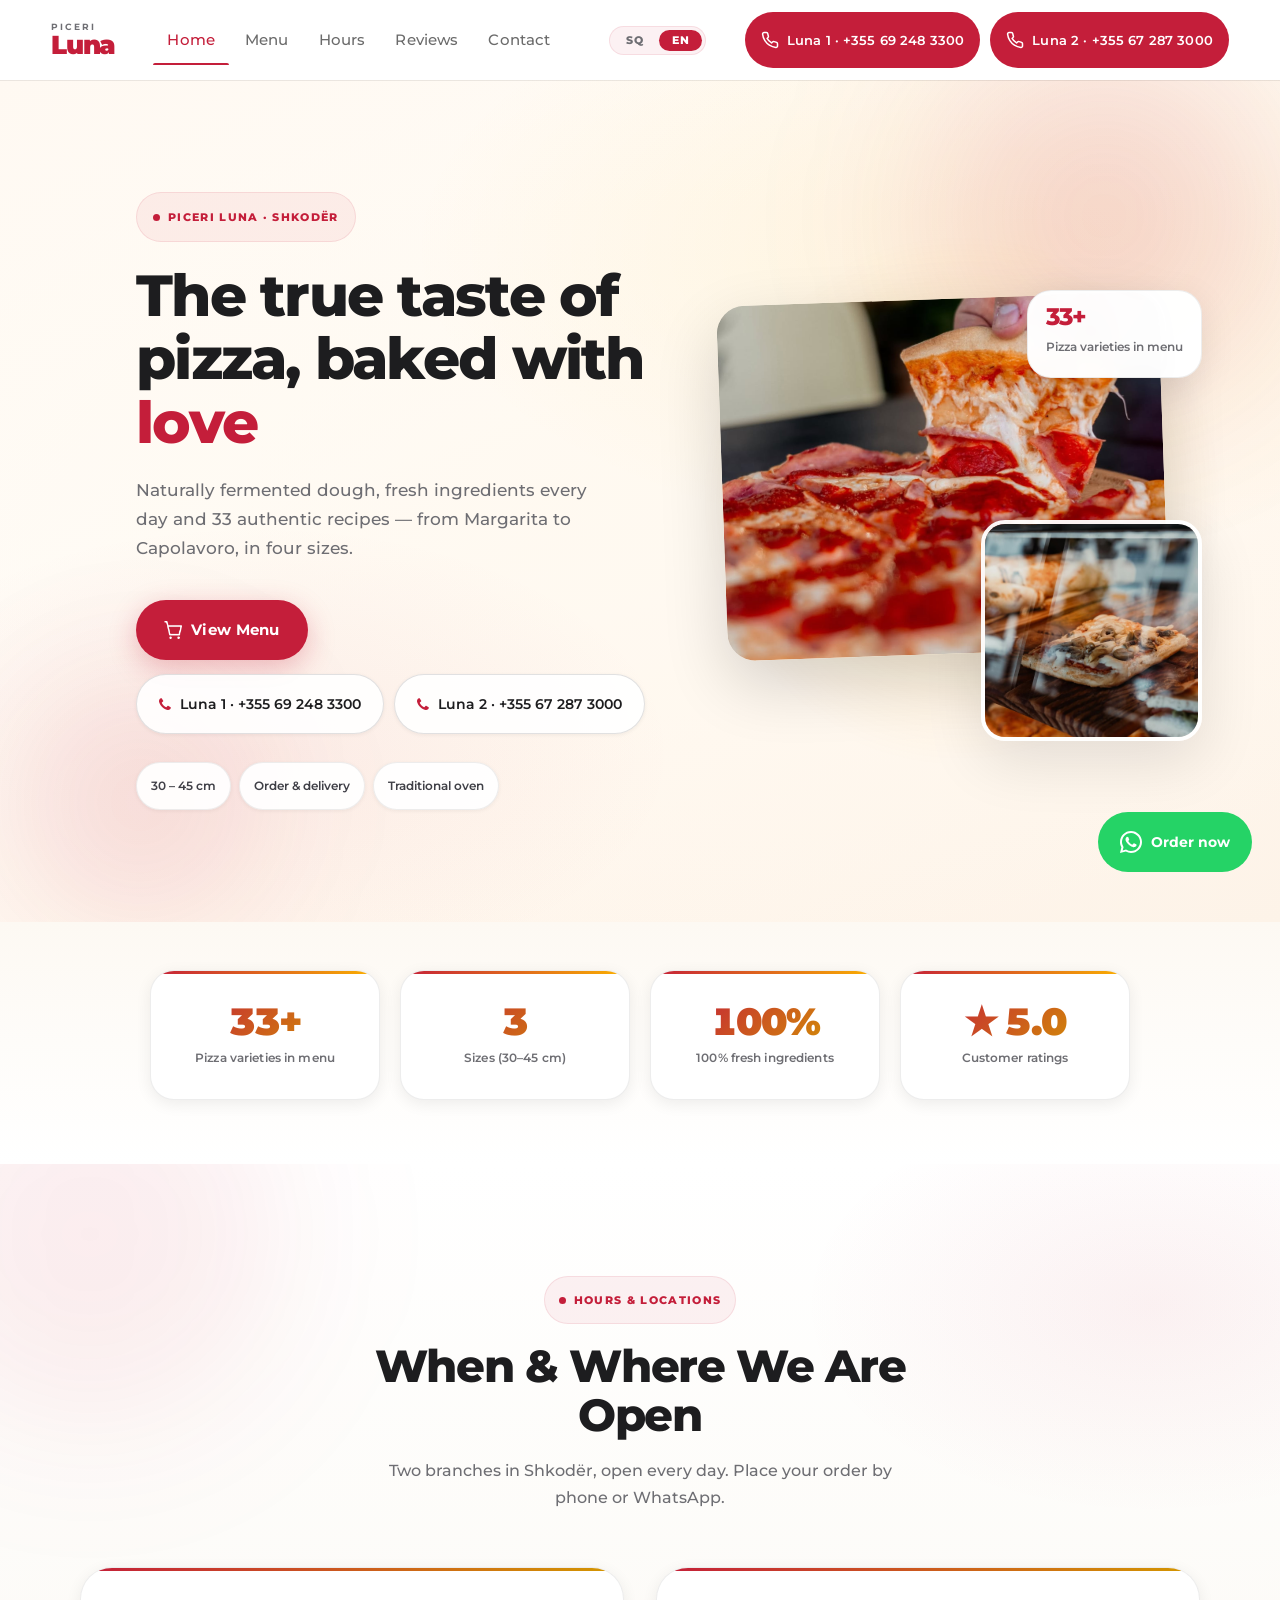
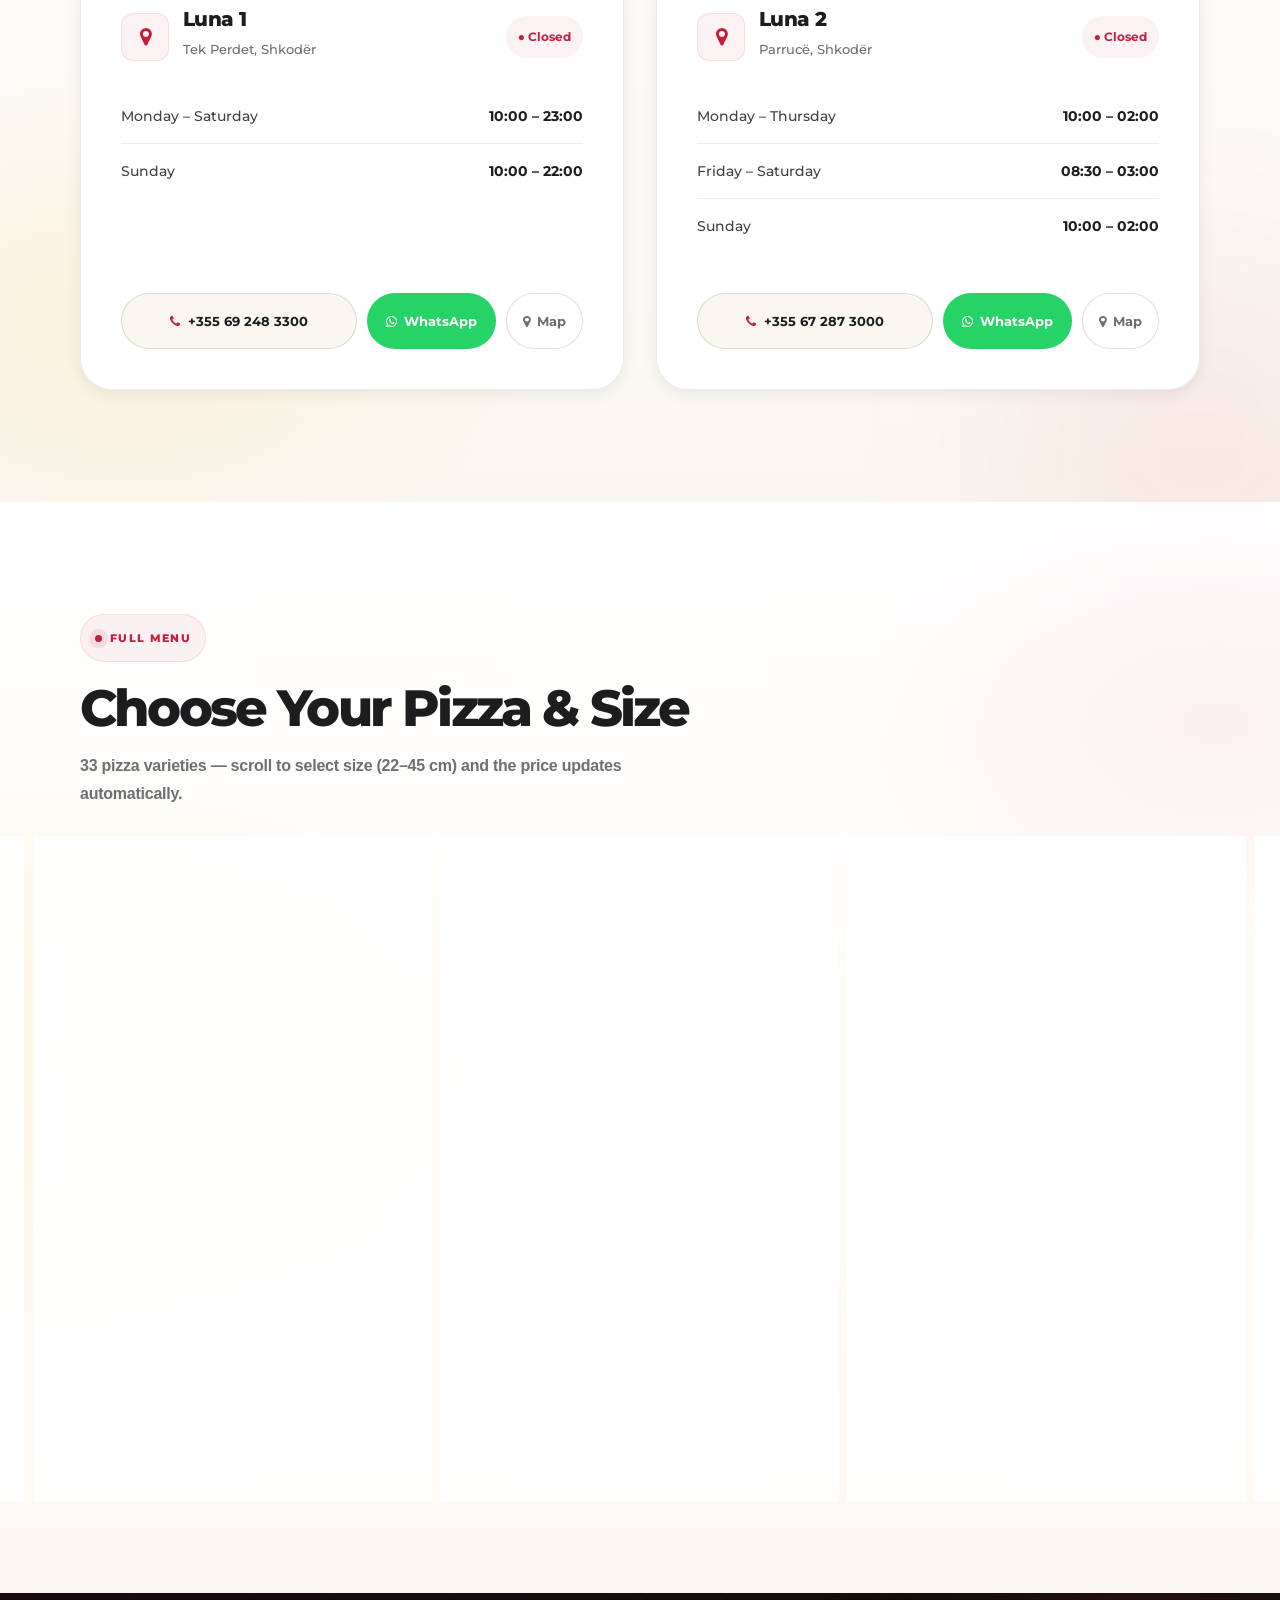
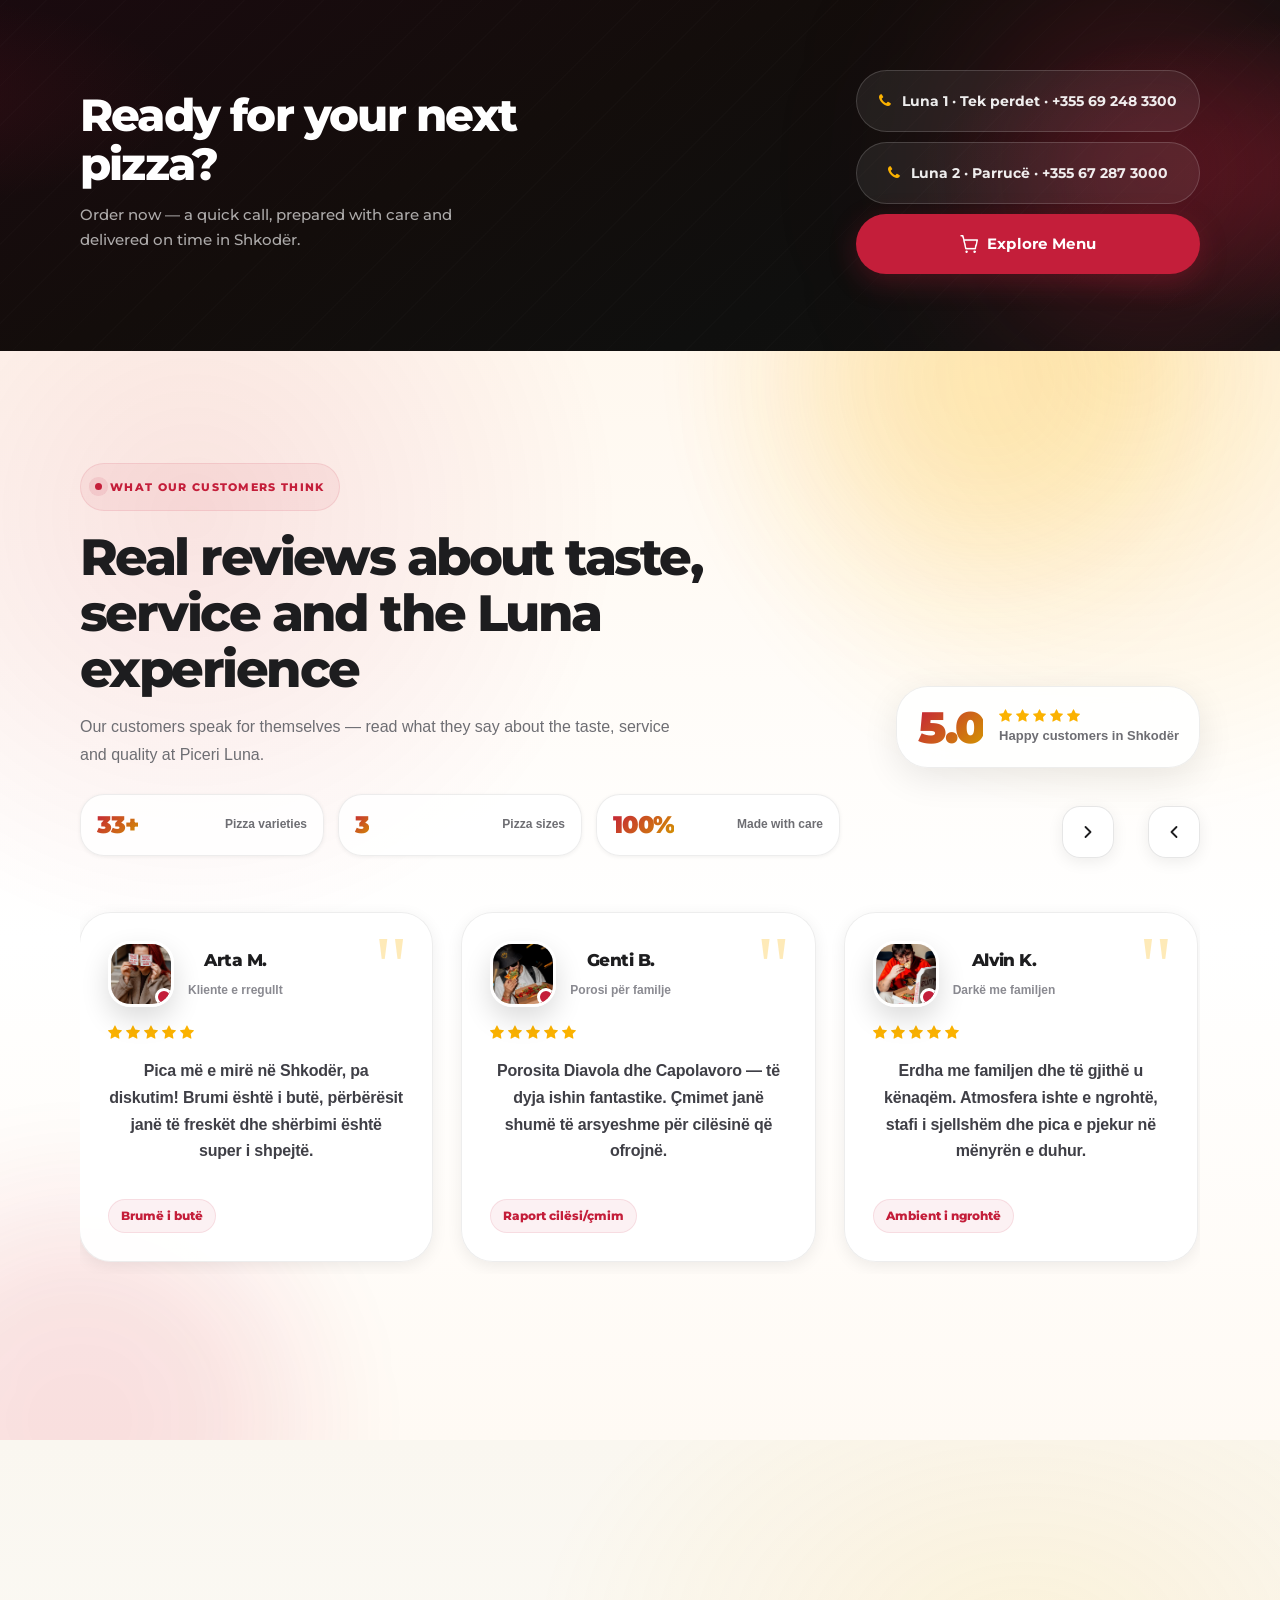
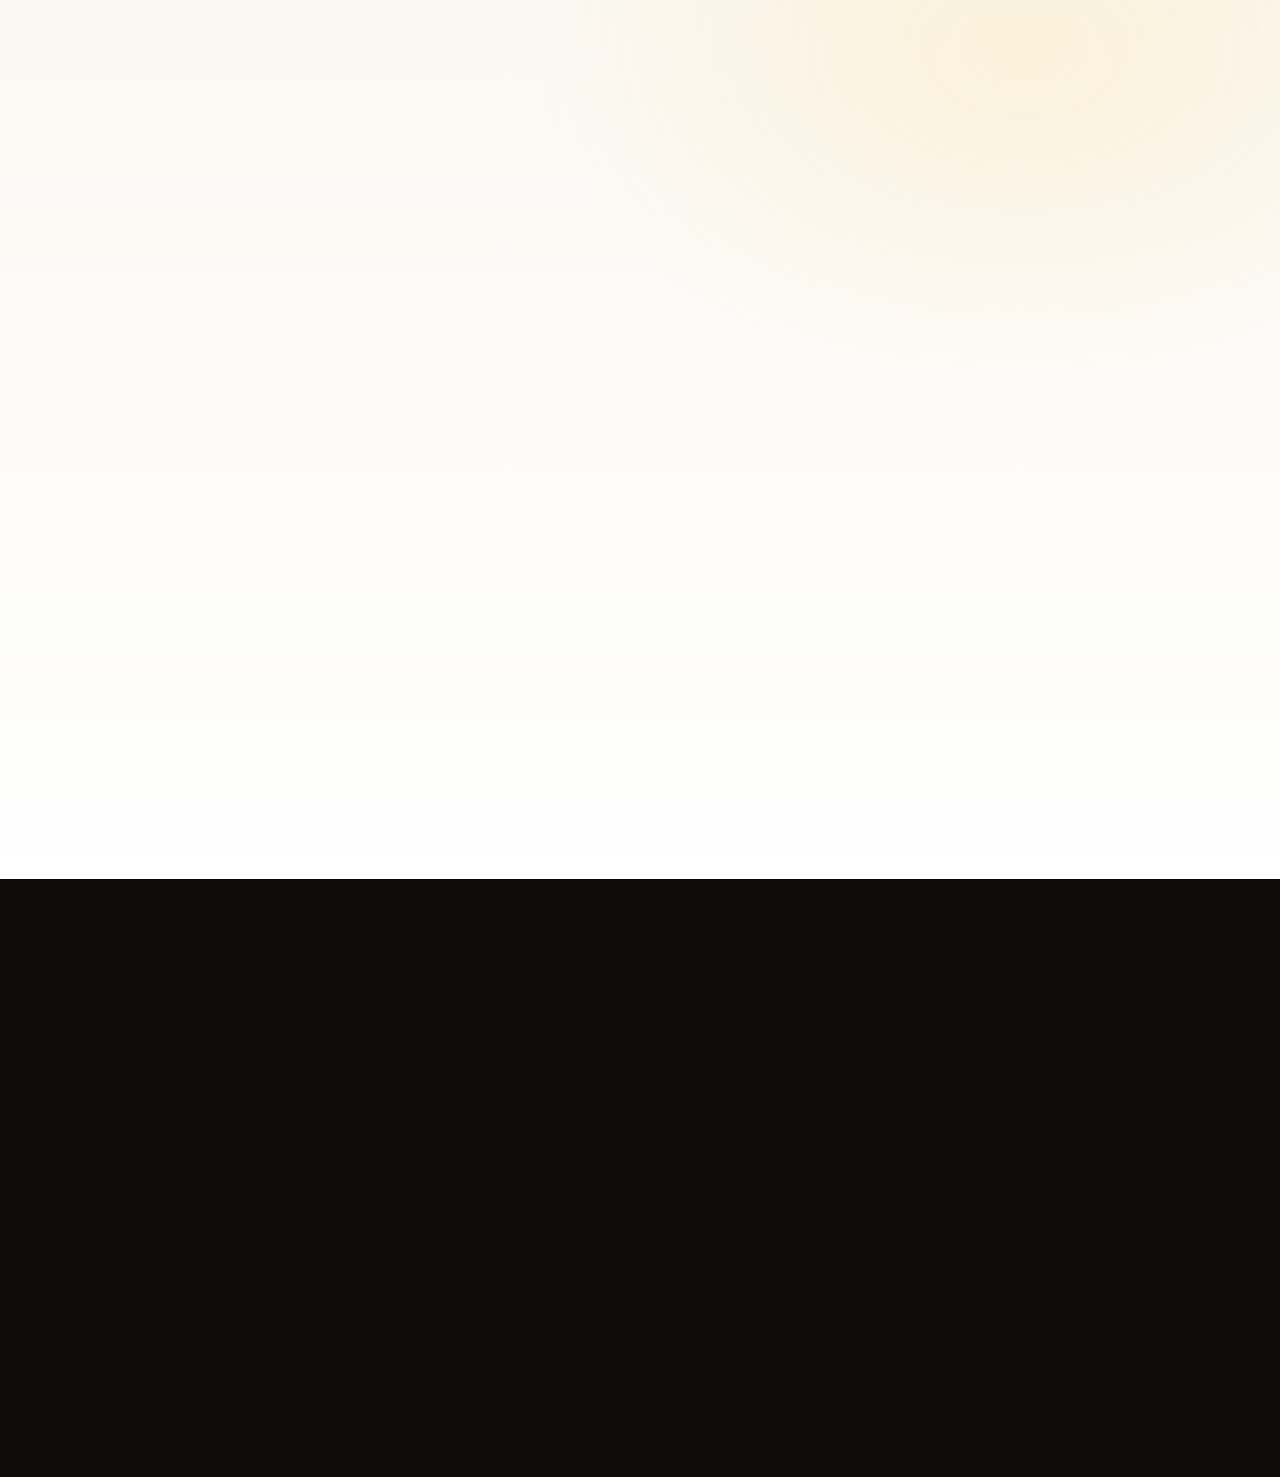
==== commit 10aa2354: "Improved User Interface" ====
--- a/index.html
+++ b/index.html
@@ -3,7 +3,7 @@
 
 <head>
 	<meta charset="utf-8">
-	<meta name="viewport" content="width=device-width, initial-scale=1, maximum-scale=1">
+	<meta name="viewport" content="width=device-width, initial-scale=1">
 
 	<title>Piceri Luna Shkodër | Pizza në Shkodër, Menu & Porosi</title>
 
@@ -125,6 +125,11 @@
 	]
 	</script>
 
+	<!-- Montserrat — primary brand font used throughout the design system -->
+	<link rel="preconnect" href="https://fonts.googleapis.com">
+	<link rel="preconnect" href="https://fonts.gstatic.com" crossorigin>
+	<link href="https://fonts.googleapis.com/css2?family=Montserrat:wght@400;500;600;700;800;900&display=swap" rel="stylesheet">
+
 	<!-- CSS -->
 	<link rel="stylesheet" type="text/css" href="css/font-awesome.min.css">
 	<link rel="stylesheet" type="text/css" href="css/bootstrap.min.css">
@@ -164,7 +169,7 @@
 	<div id="luna-scroll-progress" aria-hidden="true"></div>
 
 	<!-- Skip navigation — web.dev accessibility -->
-	<a href="#main-content" class="luna-skip-link">Kalo te përmbajtja kryesore</a>
+	<a href="#main-content" class="luna-skip-link" data-i18n="skip-link">Kalo te përmbajtja kryesore</a>
 
 
 
@@ -189,15 +194,21 @@
 			<!-- DESKTOP NAV -->
 			<nav class="ln-nav" aria-label="Navigimi kryesor">
 				<ul class="ln-nav__list" role="list">
-					<li><a href="#luna-kryefaqja" class="ln-nav__link" data-ln-nav>Kryefaqja</a></li>
-					<li><a href="#luna-menu" class="ln-nav__link" data-ln-nav>Menu</a></li>
-					<li><a href="#luna-oret" class="ln-nav__link" data-ln-nav>Oraret</a></li>
-					<li><a href="#luna-vlersimet" class="ln-nav__link" data-ln-nav>Vlerësimet</a></li>
-					<li><a href="#luna-kontakt" class="ln-nav__link" data-ln-nav>Kontakt</a></li>
+					<li><a href="#luna-kryefaqja" class="ln-nav__link" data-ln-nav data-i18n="nav-home">Kryefaqja</a></li>
+					<li><a href="#luna-menu" class="ln-nav__link" data-ln-nav data-i18n="nav-menu">Menu</a></li>
+					<li><a href="#luna-oret" class="ln-nav__link" data-ln-nav data-i18n="nav-hours">Oraret</a></li>
+					<li><a href="#luna-vlersimet" class="ln-nav__link" data-ln-nav data-i18n="nav-reviews">Vlerësimet</a></li>
+					<li><a href="#luna-kontakt" class="ln-nav__link" data-ln-nav data-i18n="nav-contact">Kontakt</a></li>
 				</ul>
 				<!-- sliding underline indicator -->
 				<div class="ln-nav__indicator" aria-hidden="true"></div>
 			</nav>
+
+			<!-- Language switcher — desktop (hidden on mobile via CSS) -->
+			<div class="luna-lang-switcher" role="group" aria-label="Ndrysho gjuhën" data-i18n-aria="lang-toggle-aria">
+				<button class="luna-lang-btn" data-lang="sq" aria-pressed="true">SQ</button>
+				<button class="luna-lang-btn" data-lang="en" aria-pressed="false">EN</button>
+			</div>
 
 			<!-- CTA — desktop pill buttons -->
 			<div class="ln-cta-group" aria-label="Telefonat e Piceri Luna">
@@ -249,13 +260,19 @@
 
 			<nav aria-label="Navigimi mobil">
 				<ul class="ln-mobile__list" role="list">
-					<li><a href="#luna-kryefaqja" class="ln-mobile__link" data-ln-nav>Kryefaqja</a></li>
-					<li><a href="#luna-menu" class="ln-mobile__link" data-ln-nav>Menu</a></li>
-					<li><a href="#luna-oret" class="ln-mobile__link" data-ln-nav>Oraret</a></li>
-					<li><a href="#luna-vlersimet" class="ln-mobile__link" data-ln-nav>Vlerësimet</a></li>
-					<li><a href="#luna-kontakt" class="ln-mobile__link" data-ln-nav>Kontakt</a></li>
+					<li><a href="#luna-kryefaqja" class="ln-mobile__link" data-ln-nav data-i18n="nav-home">Kryefaqja</a></li>
+					<li><a href="#luna-menu" class="ln-mobile__link" data-ln-nav data-i18n="nav-menu">Menu</a></li>
+					<li><a href="#luna-oret" class="ln-mobile__link" data-ln-nav data-i18n="nav-hours">Oraret</a></li>
+					<li><a href="#luna-vlersimet" class="ln-mobile__link" data-ln-nav data-i18n="nav-reviews">Vlerësimet</a></li>
+					<li><a href="#luna-kontakt" class="ln-mobile__link" data-ln-nav data-i18n="nav-contact">Kontakt</a></li>
 				</ul>
 			</nav>
+
+			<!-- Language switcher (mobile sidebar) -->
+			<div class="luna-lang-switcher luna-lang-switcher--mobile" role="group" aria-label="Ndrysho gjuhën" data-i18n-aria="lang-toggle-aria">
+				<button class="luna-lang-btn" data-lang="sq" aria-pressed="true">SQ</button>
+				<button class="luna-lang-btn" data-lang="en" aria-pressed="false">EN</button>
+			</div>
 
 			<div class="ln-mobile__cta-group">
 				<a href="tel:+355692483300" class="ln-mobile__cta">
@@ -306,13 +323,13 @@
 				<div class="row align-items-center g-4 g-xl-5">
 					<div class="col-lg-6">
 						<div class="luna-hero__content">
-							<span class="luna-hero__eyebrow">Piceri Luna · Shkodër</span>
-							<h1 class="luna-hero__title">Shija e vërtetë e picës, e pjekur me <span>dashuri</span></h1>
-							<p class="luna-hero__desc">Brumë i fermentuar natyrshëm, përbërës të freskët çdo ditë dhe 33
+							<span class="luna-hero__eyebrow" data-i18n="hero-eyebrow">Piceri Luna · Shkodër</span>
+							<h1 class="luna-hero__title" data-i18n-html="hero-title">Shija e vërtetë e picës, e pjekur me <span>dashuri</span></h1>
+							<p class="luna-hero__desc" data-i18n="hero-desc">Brumë i fermentuar natyrshëm, përbërës të freskët çdo ditë dhe 33
 								receta autentike — nga Margarita te Capolavoro, në katër madhësi.</p>
 							<div class="luna-hero__actions">
 								<a href="#luna-menu" class="btn-ct btn-large"><img src="images/cart-icon-white.png"
-										alt=""> Shiko Menunë</a>
+										alt=""> <span data-i18n="hero-cta">Shiko Menunë</span></a>
 								<div class="luna-hero__phone-group">
 									<a href="tel:+355692483300" class="luna-hero__btn-ghost">
 										<i class="fa fa-phone" aria-hidden="true"></i> Luna 1 · +355 69 248 3300
@@ -323,9 +340,9 @@
 								</div>
 							</div>
 							<div class="luna-hero__chips">
-								<span class="luna-hero__chip">30 – 45 cm</span>
-								<span class="luna-hero__chip">Porosi & dërgim</span>
-								<span class="luna-hero__chip">Furrë tradicionale</span>
+								<span class="luna-hero__chip" data-i18n="hero-chip-1">30 – 45 cm</span>
+								<span class="luna-hero__chip" data-i18n="hero-chip-2">Porosi & dërgim</span>
+								<span class="luna-hero__chip" data-i18n="hero-chip-3">Furrë tradicionale</span>
 							</div>
 						</div>
 					</div>
@@ -343,7 +360,7 @@
 								</div>
 								<div class="luna-hero__float-card">
 									<strong>33+</strong>
-									<span>Lloje pica në menu</span>
+									<span data-i18n="hero-float-label">Lloje pica në menu</span>
 								</div>
 							</div>
 						</div>
@@ -357,19 +374,19 @@
 			<div class="luna-trust__grid">
 				<div class="luna-trust__item luna-reveal">
 					<span class="luna-trust__value" data-luna-count="33" data-luna-suffix="+">33+</span>
-					<span class="luna-trust__label">Lloje pica në menu</span>
+					<span class="luna-trust__label" data-i18n="trust-label-1">Lloje pica në menu</span>
 				</div>
 				<div class="luna-trust__item luna-reveal luna-reveal--delay-1">
 					<span class="luna-trust__value" data-luna-count="3">3</span>
-					<span class="luna-trust__label">Madhësi (30–45 cm)</span>
+					<span class="luna-trust__label" data-i18n="trust-label-2">Madhësi (30–45 cm)</span>
 				</div>
 				<div class="luna-trust__item luna-reveal luna-reveal--delay-2">
 					<span class="luna-trust__value" data-luna-count="100" data-luna-suffix="%">100%</span>
-					<span class="luna-trust__label">Përbërës të freskët</span>
+					<span class="luna-trust__label" data-i18n="trust-label-3">Përbërës të freskët</span>
 				</div>
 				<div class="luna-trust__item luna-reveal luna-reveal--delay-3">
 					<span class="luna-trust__value">★ 5.0</span>
-					<span class="luna-trust__label">Vlerësime nga klientët</span>
+					<span class="luna-trust__label" data-i18n="trust-label-4">Vlerësime nga klientët</span>
 				</div>
 			</div>
 		</section>
@@ -385,11 +402,11 @@
 			<div class="container">
 				<div class="luna-oret__header wow fadeInUp">
 					<div class="luna-section-head luna-section-head--center">
-						<span class="luna-section-head__eyebrow">Oraret &amp; Vendndodhjet</span>
-						<h2 id="luna-oret-title" class="luna-section-head__title">
+						<span class="luna-section-head__eyebrow" data-i18n="hours-eyebrow">Oraret &amp; Vendndodhjet</span>
+						<h2 id="luna-oret-title" class="luna-section-head__title" data-i18n="hours-title">
 							Kur &amp; Ku Jemi të Hapur
 						</h2>
-						<p class="luna-section-head__desc">
+						<p class="luna-section-head__desc" data-i18n="hours-desc">
 							Dy degë në Shkodër, hapur çdo ditë. Porosinë tuaj e pranojmë me telefon ose WhatsApp.
 						</p>
 					</div>
@@ -407,17 +424,17 @@
 								<h3 class="luna-oret__card-title">Luna 1</h3>
 								<p class="luna-oret__card-address">Tek Perdet, Shkodër</p>
 							</div>
-							<span class="luna-oret__badge" id="luna-badge-1">● Hapur</span>
-						</div>
-
-						<table class="luna-oret__schedule" aria-label="Oraret e Luna 1">
+							<span class="luna-oret__badge" id="luna-badge-1" data-i18n-badge>● Hapur</span>
+						</div>
+
+						<table class="luna-oret__schedule" aria-label="Oraret e Luna 1" data-i18n-aria="hours-schedule-l1">
 							<tbody>
 								<tr class="luna-oret__row">
-									<td class="luna-oret__day">E Hënë – E Shtunë</td>
+									<td class="luna-oret__day" data-i18n="hours-day-mon-sat">E Hënë – E Shtunë</td>
 									<td class="luna-oret__time">10:00 – 23:00</td>
 								</tr>
 								<tr class="luna-oret__row">
-									<td class="luna-oret__day">E Diel</td>
+									<td class="luna-oret__day" data-i18n="hours-day-sun">E Diel</td>
 									<td class="luna-oret__time">10:00 – 22:00</td>
 								</tr>
 							</tbody>
@@ -425,21 +442,21 @@
 
 						<div class="luna-oret__actions">
 							<a href="tel:+355692483300" class="luna-oret__phone"
-								aria-label="Telefono Luna 1 Tek Perdet">
+								aria-label="Telefono Luna 1 Tek Perdet" data-i18n-aria="hours-call-l1">
 								<i class="fa fa-phone" aria-hidden="true"></i>
 								+355 69 248 3300
 							</a>
 							<a href="https://wa.me/355692483300?text=Pershendetje!%20Dua%20te%20bej%20nje%20porosi."
 								target="_blank" rel="noopener" class="luna-oret__wa-btn"
-								aria-label="Porosit në WhatsApp — Luna 1">
+								aria-label="Porosit në WhatsApp — Luna 1" data-i18n-aria="hours-wa-l1">
 								<i class="fa fa-whatsapp" aria-hidden="true"></i>
-								WhatsApp
+								<span data-i18n="hours-wa">WhatsApp</span>
 							</a>
 							<a href="https://www.google.com/maps/search/?api=1&query=Piceri+Luna+Tek+Perdet+Shkoder"
 								target="_blank" rel="noopener" class="luna-oret__map-btn"
-								aria-label="Gjej Luna 1 në Google Maps">
+								aria-label="Gjej Luna 1 në Google Maps" data-i18n-aria="hours-map-l1">
 								<i class="fa fa-map-marker" aria-hidden="true"></i>
-								Harta
+								<span data-i18n="hours-map">Harta</span>
 							</a>
 						</div>
 					</article>
@@ -454,21 +471,21 @@
 								<h3 class="luna-oret__card-title">Luna 2</h3>
 								<p class="luna-oret__card-address">Parrucë, Shkodër</p>
 							</div>
-							<span class="luna-oret__badge" id="luna-badge-2">● Hapur</span>
-						</div>
-
-						<table class="luna-oret__schedule" aria-label="Oraret e Luna 2">
+							<span class="luna-oret__badge" id="luna-badge-2" data-i18n-badge>● Hapur</span>
+						</div>
+
+						<table class="luna-oret__schedule" aria-label="Oraret e Luna 2" data-i18n-aria="hours-schedule-l2">
 							<tbody>
 								<tr class="luna-oret__row">
-									<td class="luna-oret__day">E Hënë – E Enjte</td>
+									<td class="luna-oret__day" data-i18n="hours-day-mon-thu">E Hënë – E Enjte</td>
 									<td class="luna-oret__time">10:00 – 02:00</td>
 								</tr>
 								<tr class="luna-oret__row">
-									<td class="luna-oret__day">E Premte – E Shtunë</td>
+									<td class="luna-oret__day" data-i18n="hours-day-fri-sat">E Premte – E Shtunë</td>
 									<td class="luna-oret__time">08:30 – 03:00</td>
 								</tr>
 								<tr class="luna-oret__row">
-									<td class="luna-oret__day">E Diel</td>
+									<td class="luna-oret__day" data-i18n="hours-day-sun">E Diel</td>
 									<td class="luna-oret__time">10:00 – 02:00</td>
 								</tr>
 							</tbody>
@@ -476,21 +493,21 @@
 
 						<div class="luna-oret__actions">
 							<a href="tel:+355672873000" class="luna-oret__phone"
-								aria-label="Telefono Luna 2 Parrucë">
+								aria-label="Telefono Luna 2 Parrucë" data-i18n-aria="hours-call-l2">
 								<i class="fa fa-phone" aria-hidden="true"></i>
 								+355 67 287 3000
 							</a>
 							<a href="https://wa.me/355672873000?text=Pershendetje!%20Dua%20te%20bej%20nje%20porosi."
 								target="_blank" rel="noopener" class="luna-oret__wa-btn"
-								aria-label="Porosit në WhatsApp — Luna 2">
+								aria-label="Porosit në WhatsApp — Luna 2" data-i18n-aria="hours-wa-l2">
 								<i class="fa fa-whatsapp" aria-hidden="true"></i>
-								WhatsApp
+								<span data-i18n="hours-wa">WhatsApp</span>
 							</a>
 							<a href="https://www.google.com/maps/search/?api=1&query=Piceri+Luna+Parruce+Shkoder"
 								target="_blank" rel="noopener" class="luna-oret__map-btn"
-								aria-label="Gjej Luna 2 në Google Maps">
+								aria-label="Gjej Luna 2 në Google Maps" data-i18n-aria="hours-map-l2">
 								<i class="fa fa-map-marker" aria-hidden="true"></i>
-								Harta
+								<span data-i18n="hours-map">Harta</span>
 							</a>
 						</div>
 					</article>
@@ -507,9 +524,9 @@
 			</div>
 			<div class="container">
 				<div class="luna-section-head wow fadeInLeft">
-					<span class="luna-section-head__eyebrow">Menuja e Plotë</span>
-					<h2 class="luna-section-head__title">Zgjidh Picën & Madhësinë</h2>
-					<p class="luna-section-head__desc">
+					<span class="luna-section-head__eyebrow" data-i18n="menu-eyebrow">Menuja e Plotë</span>
+					<h2 class="luna-section-head__title" data-i18n="menu-title">Zgjidh Picën & Madhësinë</h2>
+					<p class="luna-section-head__desc" data-i18n="menu-desc">
 						33 lloje pica — rrotullo për madhësinë (22–45 cm) dhe çmimi përditësohet automatikisht.
 					</p>
 				</div>
@@ -532,8 +549,8 @@
 			<div class="container">
 				<div class="luna-cta__inner luna-reveal wow fadeInUp">
 					<div>
-						<h2 class="luna-cta__title">Gati për picën e radhës?</h2>
-						<p class="luna-cta__text">Porosit tani — telefonatë e shpejtë, përgatitje me kujdes dhe dërgim
+						<h2 class="luna-cta__title" data-i18n="cta-title">Gati për picën e radhës?</h2>
+						<p class="luna-cta__text" data-i18n="cta-text">Porosit tani — telefonatë e shpejtë, përgatitje me kujdes dhe dërgim
 							në kohë në Shkodër.</p>
 					</div>
 					<div class="luna-cta__actions">
@@ -546,7 +563,7 @@
 							</a>
 						</div>
 						<a href="#luna-menu" class="btn-ct btn-large"><img src="images/cart-icon-white.png" alt="">
-							Eksploro Menunë</a>
+							<span data-i18n="cta-btn">Eksploro Menunë</span></a>
 					</div>
 				</div>
 			</div>
@@ -563,49 +580,49 @@
 			<div class="container">
 				<div class="luna-testimonials__top">
 					<div class="luna-section-head wow fadeInUp">
-						<span class="luna-section-head__eyebrow">Çfarë mendojnë klientët për ne</span>
-						<h2 id="luna-testimonials-title" class="luna-section-head__title">
+						<span class="luna-section-head__eyebrow" data-i18n="reviews-eyebrow">Çfarë mendojnë klientët për ne</span>
+						<h2 id="luna-testimonials-title" class="luna-section-head__title" data-i18n="reviews-title">
 							Vlerësime reale për shijen, shërbimin dhe eksperiencën Luna
 						</h2>
-						<p class="luna-section-head__desc">
-							Një seksion modern, i pastër dhe i besueshëm që tregon pse klientët rikthehen përsëri te
+						<p class="luna-section-head__desc" data-i18n="reviews-desc">
+							Klientët tanë flasin vetë — lexoni çfarë thonë ata për shijen, shërbimin dhe cilësinë e
 							Piceri Luna.
 						</p>
 					</div>
 
-					<div class="luna-testimonials__score wow fadeInUp" aria-label="Vlerësimi mesatar i klientëve">
+					<div class="luna-testimonials__score wow fadeInUp" aria-label="Vlerësimi mesatar i klientëve" data-i18n-aria="reviews-score-aria">
 						<div class="luna-testimonials__score-number">5.0</div>
 						<div class="luna-testimonials__score-content">
-							<div class="luna-testimonials__stars" aria-label="5 yje">
+							<div class="luna-testimonials__stars" aria-label="5 yje" data-i18n-aria="reviews-stars-aria">
 								<i class="fa fa-star" aria-hidden="true"></i>
 								<i class="fa fa-star" aria-hidden="true"></i>
 								<i class="fa fa-star" aria-hidden="true"></i>
 								<i class="fa fa-star" aria-hidden="true"></i>
 								<i class="fa fa-star" aria-hidden="true"></i>
 							</div>
-							<span>Klientë të kënaqur në Shkodër</span>
-						</div>
-					</div>
-				</div>
-
-				<div class="luna-testimonials__stats wow fadeInUp" aria-label="Pikat më të vlerësuara">
+							<span data-i18n="reviews-score-sub">Klientë të kënaqur në Shkodër</span>
+						</div>
+					</div>
+				</div>
+
+				<div class="luna-testimonials__stats wow fadeInUp" aria-label="Pikat më të vlerësuara" data-i18n-aria="reviews-stats-aria">
 					<div class="luna-testimonials__stat">
 						<strong>33+</strong>
-						<span>Lloje picash</span>
+						<span data-i18n="reviews-stat-1">Lloje picash</span>
 					</div>
 					<div class="luna-testimonials__stat">
 						<strong>3</strong>
-						<span>Madhësi pice</span>
+						<span data-i18n="reviews-stat-2">Madhësi pice</span>
 					</div>
 					<div class="luna-testimonials__stat">
 						<strong>100%</strong>
-						<span>Përgatitje me kujdes</span>
+						<span data-i18n="reviews-stat-3">Përgatitje me kujdes</span>
 					</div>
 				</div>
 
 				<div class="testimonials-slider owl-carousel luna-testimonials__slider wow fadeInUp">
 					<article class="testimonial-box luna-testimonial-card">
-						<div class="luna-testimonial-card__quote" aria-hidden="true">“</div>
+						<div class="luna-testimonial-card__quote" aria-hidden="true">"</div>
 						<div class="luna-testimonial-card__head">
 							<div class="client-image luna-testimonial-card__avatar">
 								<img src="Piceri Luna/SaveClip.App_674475553_18335659585217890_6017470251438360809_n.jpg"
@@ -629,7 +646,7 @@
 					</article>
 
 					<article class="testimonial-box luna-testimonial-card">
-						<div class="luna-testimonial-card__quote" aria-hidden="true">“</div>
+						<div class="luna-testimonial-card__quote" aria-hidden="true">"</div>
 						<div class="luna-testimonial-card__head">
 							<div class="client-image luna-testimonial-card__avatar">
 								<img src="Piceri Luna/SaveClip.App_574261717_18313631869217890_5692913761550948887_n.jpg"
@@ -653,7 +670,7 @@
 					</article>
 
 					<article class="testimonial-box luna-testimonial-card">
-						<div class="luna-testimonial-card__quote" aria-hidden="true">“</div>
+						<div class="luna-testimonial-card__quote" aria-hidden="true">"</div>
 						<div class="luna-testimonial-card__head">
 							<div class="client-image luna-testimonial-card__avatar">
 								<img src="Piceri Luna/SaveClip.App_573730865_18313318390217890_2582289324287224467_n.jpg"
@@ -677,7 +694,7 @@
 					</article>
 
 					<article class="testimonial-box luna-testimonial-card">
-						<div class="luna-testimonial-card__quote" aria-hidden="true">“</div>
+						<div class="luna-testimonial-card__quote" aria-hidden="true">"</div>
 						<div class="luna-testimonial-card__head">
 							<div class="client-image luna-testimonial-card__avatar">
 								<img src="Piceri Luna/Bukuriavet.jpg" alt="Elton D.">
@@ -700,7 +717,7 @@
 					</article>
 
 					<article class="testimonial-box luna-testimonial-card">
-						<div class="luna-testimonial-card__quote" aria-hidden="true">“</div>
+						<div class="luna-testimonial-card__quote" aria-hidden="true">"</div>
 						<div class="luna-testimonial-card__head">
 							<div class="client-image luna-testimonial-card__avatar">
 								<span class="luna-av" style="background:#7c3aed;color:#fff" aria-label="Michaela H.">M</span>
@@ -723,7 +740,7 @@
 					</article>
 
 					<article class="testimonial-box luna-testimonial-card">
-						<div class="luna-testimonial-card__quote" aria-hidden="true">“</div>
+						<div class="luna-testimonial-card__quote" aria-hidden="true">"</div>
 						<div class="luna-testimonial-card__head">
 							<div class="client-image luna-testimonial-card__avatar">
 								<span class="luna-av" style="background:#059669;color:#fff" aria-label="Anxhelo S.">A</span>
@@ -753,48 +770,48 @@
 		<section id="luna-instagram" class="luna-instagram luna-section">
 			<div class="container">
 				<div class="luna-section-head luna-section-head--center wow fadeInUp">
-					<span class="luna-section-head__eyebrow">Na Ndiqni</span>
-					<h2 class="luna-section-head__title">@piceriluna në Instagram</h2>
+					<span class="luna-section-head__eyebrow" data-i18n="insta-eyebrow">Na Ndiqni</span>
+					<h2 class="luna-section-head__title" data-i18n="insta-title">@piceriluna në Instagram</h2>
 				</div>
 				<div class="luna-instagram__grid">
 					<a href="https://www.instagram.com/piceriluna/" target="_blank" rel="noopener"
 						class="luna-instagram__item luna-reveal wow fadeInUp"
-						aria-label="Shiko foton në Instagram @piceriluna">
+						aria-label="Shiko foton në Instagram @piceriluna" data-i18n-aria="insta-photo-aria">
 						<img src="Piceri Luna/SaveClip.App_615700220_18322506685217890_950610819050237562_n.jpg"
 							alt="Pica e freskët nga Piceri Luna" loading="lazy">
 						<i class="fa fa-instagram" aria-hidden="true"></i>
 					</a>
 					<a href="https://www.instagram.com/piceriluna/" target="_blank" rel="noopener"
 						class="luna-instagram__item luna-reveal wow fadeInUp"
-						aria-label="Shiko foton në Instagram @piceriluna">
+						aria-label="Shiko foton në Instagram @piceriluna" data-i18n-aria="insta-photo-aria">
 						<img src="Piceri Luna/SaveClip.App_685106631_18337195360217890_4773829630763388330_n.jpg"
 							alt="Piceri Luna — pjekje tradicionale" loading="lazy">
 						<i class="fa fa-instagram" aria-hidden="true"></i>
 					</a>
 					<a href="https://www.instagram.com/piceriluna/" target="_blank" rel="noopener"
 						class="luna-instagram__item luna-reveal wow fadeInUp"
-						aria-label="Shiko foton në Instagram @piceriluna">
+						aria-label="Shiko foton në Instagram @piceriluna" data-i18n-aria="insta-photo-aria">
 						<img src="Piceri Luna/SaveClip.App_674475553_18335659585217890_6017470251438360809_n.jpg"
 							alt="Piceri Luna — ambient i ngrohtë" loading="lazy">
 						<i class="fa fa-instagram" aria-hidden="true"></i>
 					</a>
 					<a href="https://www.instagram.com/piceriluna/" target="_blank" rel="noopener"
 						class="luna-instagram__item luna-reveal wow fadeInUp"
-						aria-label="Shiko foton në Instagram @piceriluna">
+						aria-label="Shiko foton në Instagram @piceriluna" data-i18n-aria="insta-photo-aria">
 						<img src="Piceri Luna/SaveClip.App_574261717_18313631869217890_5692913761550948887_n.jpg"
 							alt="Piceri Luna — përbërës të freskët" loading="lazy">
 						<i class="fa fa-instagram" aria-hidden="true"></i>
 					</a>
 					<a href="https://www.instagram.com/piceriluna/" target="_blank" rel="noopener"
 						class="luna-instagram__item luna-reveal wow fadeInUp"
-						aria-label="Shiko foton në Instagram @piceriluna">
+						aria-label="Shiko foton në Instagram @piceriluna" data-i18n-aria="insta-photo-aria">
 						<img src="Piceri Luna/lala-azizli-J9UsvmPFOP0-unsplash.jpg" alt="Piceri Luna — shije italiane"
 							loading="lazy">
 						<i class="fa fa-instagram" aria-hidden="true"></i>
 					</a>
 					<a href="https://www.instagram.com/piceriluna/" target="_blank" rel="noopener"
 						class="luna-instagram__item luna-reveal wow fadeInUp"
-						aria-label="Shiko foton në Instagram @piceriluna">
+						aria-label="Shiko foton në Instagram @piceriluna" data-i18n-aria="insta-photo-aria">
 						<img src="Piceri Luna/Bukuriavet.jpg" alt="Piceri Luna — çdo ditë pica e re" loading="lazy">
 						<i class="fa fa-instagram" aria-hidden="true"></i>
 					</a>
@@ -803,9 +820,10 @@
 				<!-- Instagram follow CTA -->
 				<div class="luna-instagram__cta wow fadeInUp">
 					<a href="https://www.instagram.com/piceriluna/" target="_blank" rel="noopener"
-						class="luna-instagram__follow-btn" aria-label="Ndiq Piceri Luna në Instagram">
+						class="luna-instagram__follow-btn"
+						aria-label="Ndiq Piceri Luna në Instagram" data-i18n-aria="insta-follow-aria">
 						<i class="fa fa-instagram" aria-hidden="true"></i>
-						Ndiq @piceriluna në Instagram
+						<span data-i18n="insta-follow">Ndiq @piceriluna në Instagram</span>
 					</a>
 				</div>
 
@@ -826,13 +844,14 @@
 
 					<!-- Brand column -->
 					<div class="luna-footer__brand wow fadeInUp">
-						<a href="#luna-kryefaqja" class="luna-footer__logo-link" aria-label="Piceri Luna – kryefaqja">
+						<a href="#luna-kryefaqja" class="luna-footer__logo-link"
+							aria-label="Piceri Luna – kryefaqja" data-i18n-aria="footer-logo-aria">
 							<span class="ln-logo__wordmark luna-footer__logo--text">
 								<span class="ln-logo__sub">Piceri</span>
 								<span class="ln-logo__main">Luna</span>
 							</span>
 						</a>
-						<p class="luna-footer__tagline">Shija e vërtetë e picës, e pjekur me dashuri në Shkodër.</p>
+						<p class="luna-footer__tagline" data-i18n="footer-tagline">Shija e vërtetë e picës, e pjekur me dashuri në Shkodër.</p>
 						<div class="luna-footer__socials">
 							<a href="https://www.instagram.com/piceriluna/" target="_blank" rel="noopener"
 								class="luna-footer__social-link" aria-label="Instagram @piceriluna">
@@ -842,25 +861,25 @@
 						<a href="https://www.instagram.com/piceriluna/" target="_blank" rel="noopener"
 							class="luna-footer__insta-btn">
 							<i class="fa fa-instagram" aria-hidden="true"></i>
-							Ndiq @piceriluna
+							<span data-i18n="footer-insta-btn">Ndiq @piceriluna</span>
 						</a>
 					</div>
 
 					<!-- Navigation links -->
 					<div class="luna-footer__col wow fadeInUp">
-						<h6 class="luna-footer__col-title">Linqe</h6>
+						<h6 class="luna-footer__col-title" data-i18n="footer-col-links">Linqe</h6>
 						<ul class="luna-footer__list">
-							<li><a href="#luna-kryefaqja">Kryefaqja</a></li>
-							<li><a href="#luna-menu">Menuja</a></li>
-							<li><a href="#luna-oret">Oraret</a></li>
-							<li><a href="#luna-vlersimet">Vlerësimet</a></li>
-							<li><a href="#luna-kontakt">Kontakt</a></li>
+							<li><a href="#luna-kryefaqja" data-i18n="footer-link-home">Kryefaqja</a></li>
+							<li><a href="#luna-menu" data-i18n="footer-link-menu">Menuja</a></li>
+							<li><a href="#luna-oret" data-i18n="footer-link-hours">Oraret</a></li>
+							<li><a href="#luna-vlersimet" data-i18n="footer-link-reviews">Vlerësimet</a></li>
+							<li><a href="#luna-kontakt" data-i18n="footer-link-contact">Kontakt</a></li>
 						</ul>
 					</div>
 
 					<!-- Favorites -->
 					<div class="luna-footer__col wow fadeInUp">
-						<h6 class="luna-footer__col-title">Të Preferuarat</h6>
+						<h6 class="luna-footer__col-title" data-i18n="footer-col-fav">Të Preferuarat</h6>
 						<ul class="luna-footer__list">
 							<li><a href="#luna-menu">Margarita</a></li>
 							<li><a href="#luna-menu">Diavolo</a></li>
@@ -872,15 +891,15 @@
 
 					<!-- Contact -->
 					<div class="luna-footer__col wow fadeInUp">
-						<h6 class="luna-footer__col-title">Kontakt</h6>
+						<h6 class="luna-footer__col-title" data-i18n="footer-col-contact">Kontakt</h6>
 						<ul class="luna-footer__list">
 							<li><span class="luna-footer__loc">Luna 1 · Tek perdet</span></li>
 							<li><a href="tel:+355692483300">+355 69 248 3300</a></li>
 							<li><span class="luna-footer__loc">Luna 2 · Parrucë</span></li>
 							<li><a href="tel:+355672873000">+355 67 287 3000</a></li>
 							<li><a href="mailto:xhaferinedit@yahoo.com">xhaferinedit@yahoo.com</a></li>
-							<li style="margin-top:10px"><a href="#luna-oret">Oraret</a></li>
-							<li><a href="#luna-menu">Shiko Menunë</a></li>
+							<li style="margin-top:10px"><a href="#luna-oret" data-i18n="footer-link-hours2">Oraret</a></li>
+							<li><a href="#luna-menu" data-i18n="footer-link-viewmenu">Shiko Menunë</a></li>
 						</ul>
 					</div>
 
@@ -891,7 +910,7 @@
 		<!-- Copyright bar -->
 		<div class="luna-footer__bottom">
 			<div class="container">
-				<p>&#169; 2026 Piceri Luna, Shkodër — Gojart Hoti. Të gjitha të drejtat e rezervuara.
+				<p><span data-i18n="footer-copyright">&#169; 2026 Piceri Luna, Shkodër — Gojart Hoti. Të gjitha të drejtat e rezervuara.</span>
 					&nbsp;|&nbsp; Luna 1: <a href="tel:+355692483300">+355 69 248 3300</a>
 					&nbsp;|&nbsp; Luna 2: <a href="tel:+355672873000">+355 67 287 3000</a>
 				</p>
@@ -902,30 +921,57 @@
 	<!-- End Of Footer -->
 
 
-	<!-- Start Of Search Popup -->
-	<div class="search-popup">
-		<div class="search-overlay"></div>
-		<div class="search-form">
-			<button class="close"></button>
-			<form>
-				<input type="text" name="search" placeholder="Çfarë po kërkoni?" class="search-input">
-				<button type="submit"><img src="images/search-icon-white.png" alt="Kërko"></button>
-			</form>
+
+	<!-- WhatsApp Floating Button — location picker -->
+	<div class="luna-wa-fab" id="luna-wa-fab" role="group"
+		aria-label="Porosit në WhatsApp" data-i18n-aria="wa-fab-aria">
+
+		<!-- Trigger button -->
+		<button class="luna-wa-fab__trigger" id="luna-wa-fab-trigger"
+			aria-expanded="false" aria-controls="luna-wa-fab-menu"
+			aria-label="Hap zgjedhjen e degës për WhatsApp" data-i18n-aria="wa-fab-trigger-aria">
+			<svg class="luna-wa-fab__icon" viewBox="0 0 24 24" fill="currentColor" aria-hidden="true">
+				<path d="M17.472 14.382c-.297-.149-1.758-.867-2.03-.967-.273-.099-.471-.148-.67.15-.197.297-.767.966-.94 1.164-.173.199-.347.223-.644.075-.297-.15-1.255-.463-2.39-1.475-.883-.788-1.48-1.761-1.653-2.059-.173-.297-.018-.458.13-.606.134-.133.298-.347.446-.52.149-.174.198-.298.298-.497.099-.198.05-.371-.025-.52-.075-.149-.669-1.612-.916-2.207-.242-.579-.487-.5-.669-.51a12.8 12.8 0 0 0-.57-.01c-.198 0-.52.074-.792.372-.272.297-1.04 1.016-1.04 2.479 0 1.462 1.065 2.875 1.213 3.074.149.198 2.096 3.2 5.077 4.487.709.306 1.262.489 1.694.625.712.227 1.36.195 1.871.118.571-.085 1.758-.719 2.006-1.413.248-.694.248-1.289.173-1.413-.074-.124-.272-.198-.57-.347z"/>
+				<path d="M12 0C5.373 0 0 5.373 0 12c0 2.117.554 4.103 1.523 5.827L0 24l6.335-1.652A11.954 11.954 0 0 0 12 24c6.627 0 12-5.373 12-12S18.627 0 12 0zm0 21.818a9.818 9.818 0 0 1-5.007-1.37l-.36-.213-3.72.97 1.001-3.625-.234-.373A9.818 9.818 0 1 1 12 21.818z"/>
+			</svg>
+			<span class="luna-wa-fab__label" data-i18n="wa-fab-label">Porosit tani</span>
+		</button>
+
+		<!-- Location menu (hidden by default) -->
+		<div class="luna-wa-fab__menu" id="luna-wa-fab-menu" hidden>
+			<a href="https://wa.me/355692483300?text=Pershendetje!%20Dua%20te%20bej%20nje%20porosi%20nga%20Piceri%20Luna."
+				class="luna-wa-fab__option" target="_blank" rel="noopener"
+				aria-label="Porosit nga Luna 1 Tek Perdet në WhatsApp" data-i18n-aria="wa-opt1-aria">
+				<span class="luna-wa-fab__option-name" data-i18n="wa-opt1-name">Luna 1</span>
+				<span class="luna-wa-fab__option-loc" data-i18n="wa-opt1-loc">Tek Perdet</span>
+			</a>
+			<a href="https://wa.me/355672873000?text=Pershendetje!%20Dua%20te%20bej%20nje%20porosi%20nga%20Piceri%20Luna."
+				class="luna-wa-fab__option" target="_blank" rel="noopener"
+				aria-label="Porosit nga Luna 2 Parrucë në WhatsApp" data-i18n-aria="wa-opt2-aria">
+				<span class="luna-wa-fab__option-name" data-i18n="wa-opt2-name">Luna 2</span>
+				<span class="luna-wa-fab__option-loc" data-i18n="wa-opt2-loc">Parrucë</span>
+			</a>
 		</div>
+
 	</div>
-	<!-- End Of Search Popup -->
-
-
-	<!-- WhatsApp Floating Button -->
-	<a href="https://wa.me/355692483300?text=Pershendetje!%20Dua%20te%20bej%20nje%20porosi%20nga%20Piceri%20Luna."
-		class="luna-wa-float" target="_blank" rel="noopener"
-		aria-label="Porosit në WhatsApp — Piceri Luna">
-		<svg viewBox="0 0 24 24" fill="currentColor" aria-hidden="true">
-			<path d="M17.472 14.382c-.297-.149-1.758-.867-2.03-.967-.273-.099-.471-.148-.67.15-.197.297-.767.966-.94 1.164-.173.199-.347.223-.644.075-.297-.15-1.255-.463-2.39-1.475-.883-.788-1.48-1.761-1.653-2.059-.173-.297-.018-.458.13-.606.134-.133.298-.347.446-.52.149-.174.198-.298.298-.497.099-.198.05-.371-.025-.52-.075-.149-.669-1.612-.916-2.207-.242-.579-.487-.5-.669-.51a12.8 12.8 0 0 0-.57-.01c-.198 0-.52.074-.792.372-.272.297-1.04 1.016-1.04 2.479 0 1.462 1.065 2.875 1.213 3.074.149.198 2.096 3.2 5.077 4.487.709.306 1.262.489 1.694.625.712.227 1.36.195 1.871.118.571-.085 1.758-.719 2.006-1.413.248-.694.248-1.289.173-1.413-.074-.124-.272-.198-.57-.347z"/>
-			<path d="M12 0C5.373 0 0 5.373 0 12c0 2.117.554 4.103 1.523 5.827L0 24l6.335-1.652A11.954 11.954 0 0 0 12 24c6.627 0 12-5.373 12-12S18.627 0 12 0zm0 21.818a9.818 9.818 0 0 1-5.007-1.37l-.36-.213-3.72.97 1.001-3.625-.234-.373A9.818 9.818 0 1 1 12 21.818z"/>
-		</svg>
-		<span class="luna-wa-float__label">Porosit tani</span>
-	</a>
+
+	<!-- Mobile sticky bottom bar — call shortcuts + menu link -->
+	<nav class="luna-bottom-bar" aria-label="Veprime të shpejta">
+		<div class="luna-bottom-bar__inner">
+			<a href="tel:+355692483300" class="luna-bottom-bar__btn luna-bottom-bar__btn--call">
+				<i class="fa fa-phone" aria-hidden="true"></i>
+				<span data-i18n="mob-call-1">Luna 1</span>
+			</a>
+			<a href="tel:+355672873000" class="luna-bottom-bar__btn luna-bottom-bar__btn--call">
+				<i class="fa fa-phone" aria-hidden="true"></i>
+				<span data-i18n="mob-call-2">Luna 2</span>
+			</a>
+			<a href="#luna-menu" class="luna-bottom-bar__btn luna-bottom-bar__btn--menu">
+				<i class="fa fa-list" aria-hidden="true"></i>
+				<span data-i18n="mob-menu-btn">Menu</span>
+			</a>
+		</div>
+	</nav>
 
 	<!-- Open/closed badge — live check based on opening hours -->
 	<script>
@@ -976,9 +1022,36 @@
 	<script src="js/luna-menu.js"></script>
 	<script src="js/luna-home.js"></script>
 	<script src="js/luna-navbar.js"></script>
+	<!-- i18n engine — loads after DOM is fully parsed -->
+	<script src="js/luna-i18n.js"></script>
 	<!-- Animation system — must load last -->
 	<script src="js/luna-animations.js"></script>
 
+	<script>
+	/* WhatsApp FAB — toggle location picker */
+	(function () {
+		var trigger = document.getElementById('luna-wa-fab-trigger');
+		var menu    = document.getElementById('luna-wa-fab-menu');
+		if (!trigger || !menu) return;
+
+		function open()  { menu.hidden = false; trigger.setAttribute('aria-expanded', 'true'); }
+		function close() { menu.hidden = true;  trigger.setAttribute('aria-expanded', 'false'); }
+		function toggle() { menu.hidden ? open() : close(); }
+
+		trigger.addEventListener('click', function (e) { e.stopPropagation(); toggle(); });
+
+		/* Close when clicking outside */
+		document.addEventListener('click', function (e) {
+			if (!document.getElementById('luna-wa-fab').contains(e.target)) close();
+		});
+
+		/* Close on Escape */
+		document.addEventListener('keydown', function (e) {
+			if (e.key === 'Escape') close();
+		});
+	}());
+	</script>
+
 </body>
 
-</html>+</html>
--- a/css/luna-navbar.css
+++ b/css/luna-navbar.css
@@ -4,17 +4,10 @@
    ============================================================ */
 
 /* ─── Design tokens ──────────────────────────────────────────── */
+/* --ln-accent, --ln-accent-dark, --ln-accent-light, --ln-h, --ln-font
+   are all set in luna-global.css (which loads after this file).
+   Only navbar-specific tokens live here. */
 :root {
-    --ln-accent: #e63923;
-    /* Luna red */
-    --ln-accent-dark: #c02e1a;
-    --ln-accent-light: rgba(230, 57, 35, 0.12);
-
-    --ln-h: 80px;
-    /* header height  */
-    --ln-h-scrolled: 64px;
-    /* compacted height after scroll */
-
     --ln-bg-solid: #fff;
     --ln-bg-glass: rgba(255, 255, 255, 0.72);
     --ln-blur: 18px;
@@ -32,7 +25,6 @@
     --ln-ease: cubic-bezier(0.4, 0, 0.2, 1);
     --ln-spring: cubic-bezier(0.34, 1.56, 0.64, 1);
 
-    --ln-font: 'Segoe UI', system-ui, -apple-system, sans-serif;
     --ln-z: 1000;
 }
 
@@ -270,7 +262,7 @@
 
 .ln-burger__bar {
     display: block;
-    width: 20px;
+    width: 24px;
     height: 2px;
     background: var(--ln-text);
     border-radius: 2px;
@@ -407,12 +399,10 @@
     text-align: center;
     justify-content: center;
     box-shadow: 0 4px 16px rgba(230, 57, 35, 0.30);
-    transition: background 0.2s, transform 0.18s;
-
     opacity: 0;
     transform: translateY(8px);
     transition:
-        background 0.2s,
+        background 0.2s var(--ln-ease),
         transform 0.2s var(--ln-ease),
         opacity 0.3s var(--ln-ease);
 }
--- a/css/luna-menu.css
+++ b/css/luna-menu.css
@@ -98,7 +98,7 @@
 	margin-top: 20px;
 	color: var(--luna-muted);
 	font-size: clamp(15px, 1.6vw, 17px);
-	font-weight: 560;
+	font-weight: 600;
 	line-height: 1.65;
 	letter-spacing: -0.015em;
 }
--- a/css/luna-home.css
+++ b/css/luna-home.css
@@ -1202,7 +1202,7 @@
 .luna-testimonials .luna-section-head__desc {
 	max-width: 600px;
 	font-size: clamp(15px, 1.5vw, 17px);
-	font-weight: 520;
+	font-weight: 500;
 	line-height: 1.68;
 	color: #6e6e73;
 }
@@ -1238,7 +1238,7 @@
 .luna-testimonials__score-content span {
 	color: #6e6e73;
 	font-size: 13px;
-	font-weight: 750;
+	font-weight: 700;
 	line-height: 1.28;
 }
 
@@ -1281,7 +1281,7 @@
 .luna-testimonials__stat span {
 	color: #6e6e73;
 	font-size: 12px;
-	font-weight: 780;
+	font-weight: 800;
 	line-height: 1.25;
 	text-align: right;
 }
@@ -1426,7 +1426,7 @@
 	padding: 0;
 	color: #3f3f46;
 	font-size: 16px;
-	font-weight: 560;
+	font-weight: 600;
 	line-height: 1.68;
 	letter-spacing: -0.012em;
 }
@@ -1854,7 +1854,7 @@
 	margin: 22px 0 0;
 	color: #6e6e73;
 	font-size: clamp(15px, 1.5vw, 17px);
-	font-weight: 520;
+	font-weight: 500;
 	line-height: 1.75;
 }
 
@@ -1890,7 +1890,7 @@
 	display: block;
 	color: #77777f;
 	font-size: 12px;
-	font-weight: 750;
+	font-weight: 700;
 	line-height: 1.3;
 }
 
--- a/css/luna-global.css
+++ b/css/luna-global.css
@@ -17,17 +17,17 @@
   --red:       #c41e3a;
   --red-dark:  #9f182e;
   --red-xd:    #7d1223;
-  --gold:      #c41e3a;
-  --gold-d:    #9f182e;
+  --gold:      #fbb200;
+  --gold-d:    #d49800;
 
   /* Alpha */
   --red-a06:   rgba(196, 30, 58, 0.06);
   --red-a10:   rgba(196, 30, 58, 0.10);
   --red-a16:   rgba(196, 30, 58, 0.16);
   --red-a28:   rgba(196, 30, 58, 0.28);
-  --gold-a10:  rgba(196, 30, 58, 0.10);
-  --gold-a18:  rgba(196, 30, 58, 0.18);
-  --gold-a28:  rgba(196, 30, 58, 0.28);
+  --gold-a10:  rgba(251, 178, 0, 0.10);
+  --gold-a18:  rgba(251, 178, 0, 0.18);
+  --gold-a28:  rgba(251, 178, 0, 0.28);
 
   /* Surfaces */
   --bg:        #ffffff;
@@ -79,11 +79,11 @@
   --hh: 80px;
 
   /* ── Navbar token overrides — unify with global palette ── */
-  --ln-accent:       #c41e3a;   /* match --red exactly */
-  --ln-accent-dark:  #9f182e;   /* match --red-dark */
-  --ln-accent-light: rgba(196, 30, 58, 0.10);
-  --ln-font:         'Montserrat', -apple-system, BlinkMacSystemFont, "Segoe UI", Roboto, sans-serif;
-  --ln-h:            80px;      /* keep in sync with --hh */
+  --ln-accent:       var(--red);
+  --ln-accent-dark:  var(--red-dark);
+  --ln-accent-light: rgba(196, 30, 58, 0.12);
+  --ln-font:         var(--font);
+  --ln-h:            var(--hh);   /* single source of truth */
   --ln-h-scrolled:   64px;
 }
 
@@ -1565,35 +1565,106 @@
 }
 
 /* ═══════════════════════════════════════════════════════════
-   WHATSAPP FLOATING BUTTON
-   ═══════════════════════════════════════════════════════════ */
-.luna-wa-float {
+   WHATSAPP FAB — two-location picker
+   ═══════════════════════════════════════════════════════════ */
+.luna-wa-fab {
   position: fixed;
   bottom: 28px; right: 28px; z-index: 9998;
-  display: flex; align-items: center; gap: 9px;
+  display: flex;
+  flex-direction: column;
+  align-items: flex-end;
+  gap: 10px;
+}
+
+/* Trigger pill */
+.luna-wa-fab__trigger {
+  display: inline-flex;
+  align-items: center;
+  gap: 9px;
   padding: 14px 22px;
   background: #25d366; color: #fff;
   font-family: var(--font); font-size: 14px; font-weight: 700;
-  border-radius: var(--r-pill);
+  border: none; border-radius: var(--r-pill);
   box-shadow: 0 8px 28px rgba(37,211,102,0.38);
-  text-decoration: none;
+  cursor: pointer;
   transition:
     transform var(--fast) var(--spring),
     box-shadow var(--fast) var(--ease),
     background var(--fast) var(--ease);
   animation: luna-wa-bounce 4s ease-in-out 3s infinite;
-}
-
-.luna-wa-float:hover {
-  background: #128c7e; color: #fff;
-  transform: translateY(-4px) scale(1.05);
+  -webkit-tap-highlight-color: transparent;
+}
+
+.luna-wa-fab__trigger:hover {
+  background: #1ebe5d; color: #fff;
+  transform: translateY(-3px) scale(1.04);
   box-shadow: 0 14px 40px rgba(37,211,102,0.48);
   animation: none;
 }
 
-.luna-wa-float:active { transform: scale(0.97); }
-
-.luna-wa-float svg { width: 22px; height: 22px; flex-shrink: 0; }
+.luna-wa-fab__trigger:active { transform: scale(0.97); }
+
+.luna-wa-fab__trigger[aria-expanded="true"] {
+  background: #128c7e;
+  animation: none;
+}
+
+.luna-wa-fab__icon { width: 22px; height: 22px; flex-shrink: 0; }
+
+/* Location menu */
+.luna-wa-fab__menu {
+  display: flex;
+  flex-direction: column;
+  gap: 8px;
+  /* shown/hidden via JS toggling [hidden] attribute */
+}
+
+.luna-wa-fab__menu[hidden] { display: none; }
+
+.luna-wa-fab__option {
+  display: flex;
+  align-items: center;
+  justify-content: space-between;
+  gap: 16px;
+  padding: 12px 18px;
+  background: #fff;
+  border: 1.5px solid rgba(37,211,102,0.25);
+  border-radius: var(--r-lg);
+  box-shadow: var(--sh-sm);
+  text-decoration: none;
+  min-width: 180px;
+  transition:
+    border-color var(--fast) var(--ease),
+    box-shadow var(--fast) var(--ease),
+    transform var(--fast) var(--spring);
+  animation: luna-fab-slide-in 0.25s var(--spring) both;
+}
+
+.luna-wa-fab__option:nth-child(2) { animation-delay: 0.06s; }
+
+@keyframes luna-fab-slide-in {
+  from { opacity: 0; transform: translateY(8px) scale(0.97); }
+  to   { opacity: 1; transform: translateY(0)   scale(1); }
+}
+
+.luna-wa-fab__option:hover {
+  border-color: #25d366;
+  box-shadow: 0 6px 22px rgba(37,211,102,0.22);
+  transform: translateY(-2px);
+}
+
+.luna-wa-fab__option-name {
+  font-family: var(--font);
+  font-size: 14px; font-weight: 800;
+  color: var(--ink);
+  letter-spacing: -0.02em;
+}
+
+.luna-wa-fab__option-loc {
+  font-family: var(--font);
+  font-size: 12px; font-weight: 500;
+  color: var(--muted);
+}
 
 @keyframes luna-wa-bounce {
   0%, 55%, 100% { transform: translateY(0); }
@@ -1601,8 +1672,10 @@
 }
 
 @media (max-width: 575px) {
-  .luna-wa-float { bottom: 20px; right: 16px; padding: 13px 15px; }
-  .luna-wa-float__label { display: none; }
+  .luna-wa-fab { bottom: 20px; right: 16px; }
+  .luna-wa-fab__trigger { padding: 13px 15px; }
+  .luna-wa-fab__label { display: none; }
+  .luna-wa-fab__option { min-width: 160px; }
 }
 
 /* ═══════════════════════════════════════════════════════════
@@ -1656,3 +1729,141 @@
 
   a[href]::after { content: " (" attr(href) ")"; font-size: 0.8em; color: #666; }
 }
+
+/* ═══════════════════════════════════════════════════════════
+   LANGUAGE SWITCHER — SQ | EN pill
+   ═══════════════════════════════════════════════════════════ */
+.luna-lang-switcher {
+  display: inline-flex;
+  align-items: center;
+  gap: 2px;
+  padding: 3px;
+  background: var(--red-a06);
+  border: 1px solid var(--red-a10);
+  border-radius: var(--r-pill);
+  flex-shrink: 0;
+}
+
+.luna-lang-btn {
+  display: inline-flex;
+  align-items: center;
+  justify-content: center;
+  padding: 5px 13px;
+  font-family: var(--font);
+  font-size: 11px;
+  font-weight: 800;
+  letter-spacing: 0.07em;
+  text-transform: uppercase;
+  color: var(--muted);
+  background: transparent;
+  border: none;
+  border-radius: var(--r-pill);
+  cursor: pointer;
+  line-height: 1;
+  transition:
+    background var(--fast) var(--ease),
+    color var(--fast) var(--ease);
+  -webkit-tap-highlight-color: transparent;
+}
+
+.luna-lang-btn.is-active,
+.luna-lang-btn[aria-pressed="true"] {
+  background: var(--red);
+  color: #fff;
+}
+
+.luna-lang-btn:hover:not(.is-active):not([aria-pressed="true"]) {
+  color: var(--red);
+  background: var(--red-a10);
+}
+
+/* Mobile sidebar: switcher sits below the nav list */
+.luna-lang-switcher--mobile {
+  margin: 4px 0 8px;
+  align-self: flex-start;
+}
+
+/* Hide desktop lang switcher once hamburger takes over at 900px */
+@media (max-width: 900px) {
+  .ln-header .luna-lang-switcher:not(.luna-lang-switcher--mobile) {
+    display: none;
+  }
+}
+
+/* ═══════════════════════════════════════════════════════════
+   MOBILE STICKY BOTTOM BAR
+   ═══════════════════════════════════════════════════════════ */
+.luna-bottom-bar {
+  display: none; /* desktop: hidden */
+  position: fixed;
+  bottom: 0; left: 0; right: 0;
+  z-index: 9997;
+  background: rgba(255, 255, 255, 0.97);
+  backdrop-filter: blur(20px);
+  -webkit-backdrop-filter: blur(20px);
+  border-top: 1px solid var(--line);
+  box-shadow: 0 -4px 24px rgba(0, 0, 0, 0.07);
+  padding: 10px 16px;
+  padding-bottom: calc(10px + env(safe-area-inset-bottom));
+}
+
+.luna-bottom-bar__inner {
+  display: flex;
+  gap: 8px;
+  max-width: 480px;
+  margin: 0 auto;
+}
+
+.luna-bottom-bar__btn {
+  flex: 1;
+  display: inline-flex;
+  align-items: center;
+  justify-content: center;
+  gap: 6px;
+  padding: 12px 8px;
+  font-family: var(--font);
+  font-size: 13px;
+  font-weight: 700;
+  border: none;
+  border-radius: var(--r-md);
+  cursor: pointer;
+  text-decoration: none;
+  white-space: nowrap;
+  line-height: 1;
+  transition:
+    background var(--fast) var(--ease),
+    transform var(--fast) var(--spring);
+  -webkit-tap-highlight-color: transparent;
+}
+
+.luna-bottom-bar__btn--call {
+  background: var(--red);
+  color: #fff;
+}
+
+.luna-bottom-bar__btn--call:hover  { background: var(--red-dark); color: #fff; }
+.luna-bottom-bar__btn--call:active { transform: scale(0.97); color: #fff; }
+
+.luna-bottom-bar__btn--menu {
+  background: var(--red-a06);
+  color: var(--red);
+  border: 1.5px solid var(--red-a10);
+}
+
+.luna-bottom-bar__btn--menu:hover  { background: var(--red-a16); color: var(--red); }
+.luna-bottom-bar__btn--menu:active { transform: scale(0.97); color: var(--red); }
+
+@media (max-width: 767px) {
+  /* Show the bar on mobile */
+  .luna-bottom-bar { display: block; }
+
+  /* Push page content above the bar (≈ 64px bar height + safe area) */
+  body.page-home {
+    padding-bottom: calc(64px + env(safe-area-inset-bottom)) !important;
+  }
+
+  /* Lift WA FAB so it doesn't overlap the bottom bar */
+  .luna-wa-fab {
+    bottom: calc(72px + env(safe-area-inset-bottom)) !important;
+  }
+}
